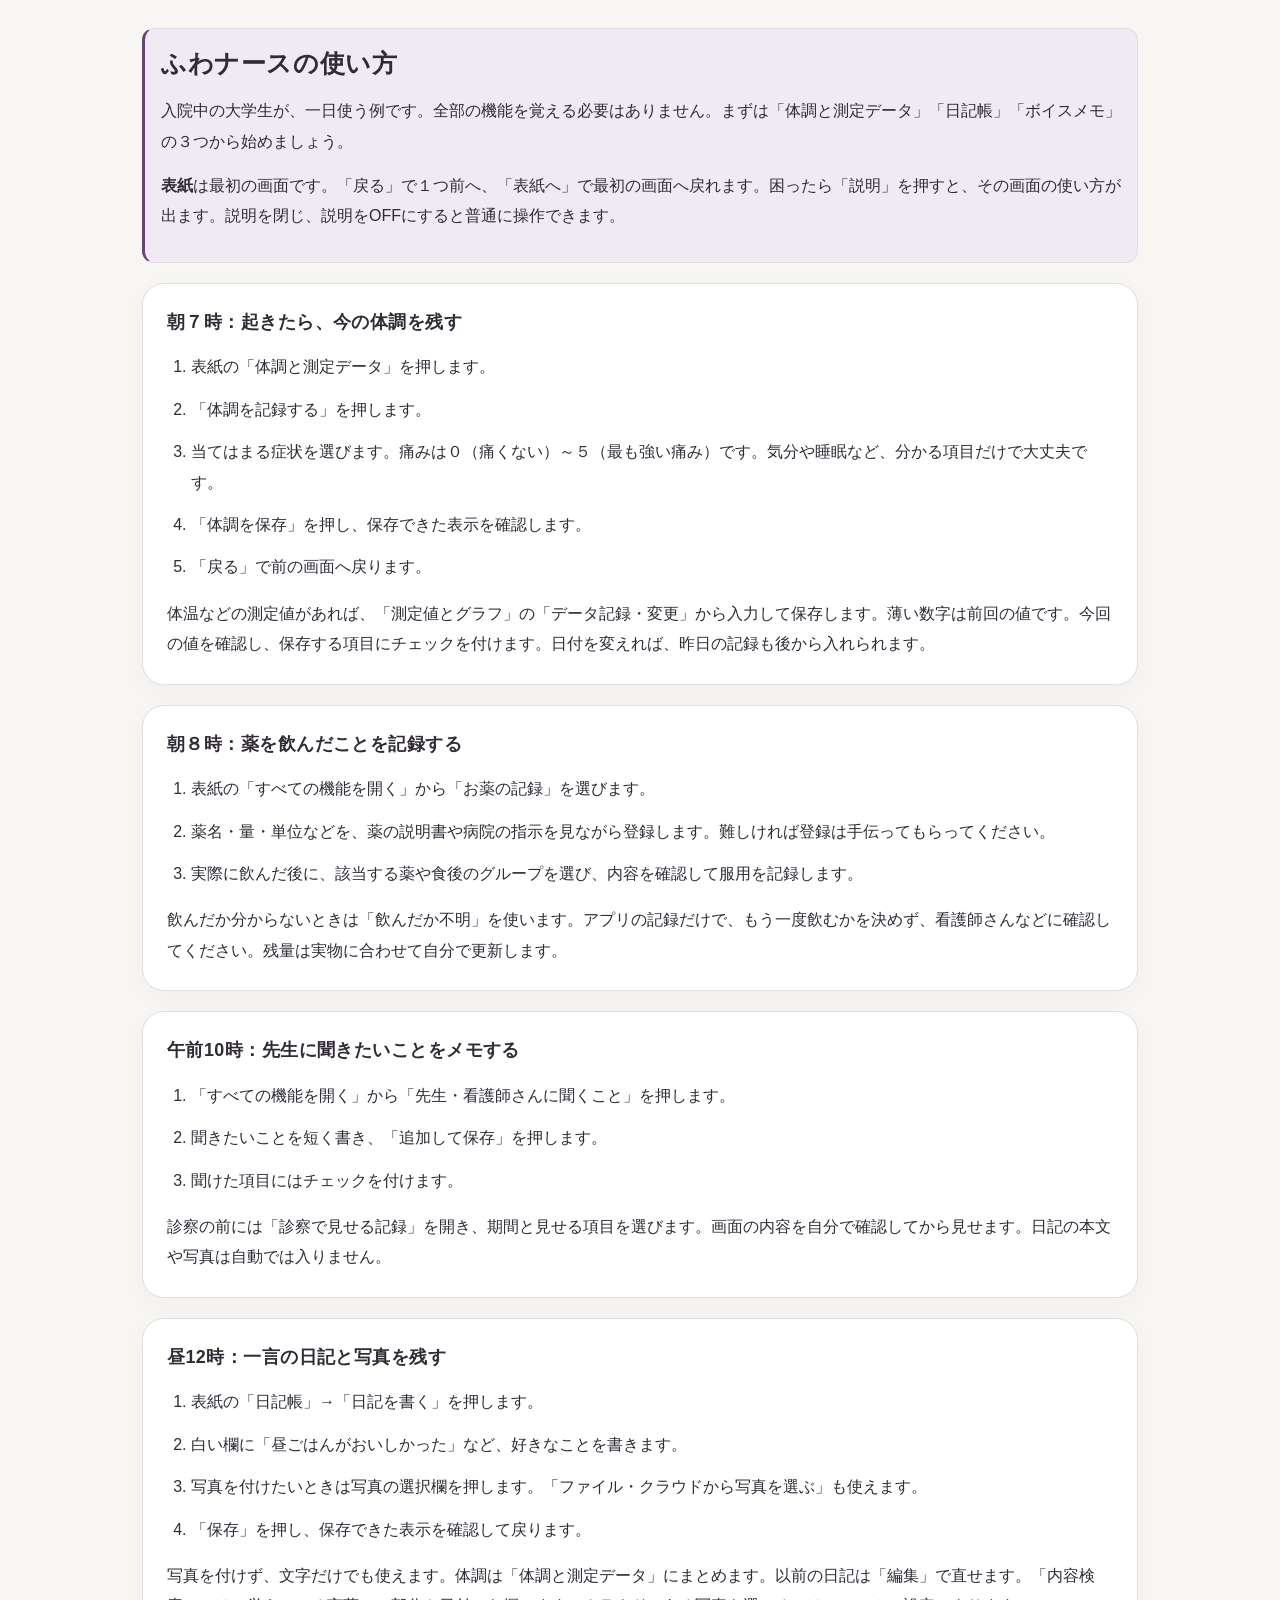
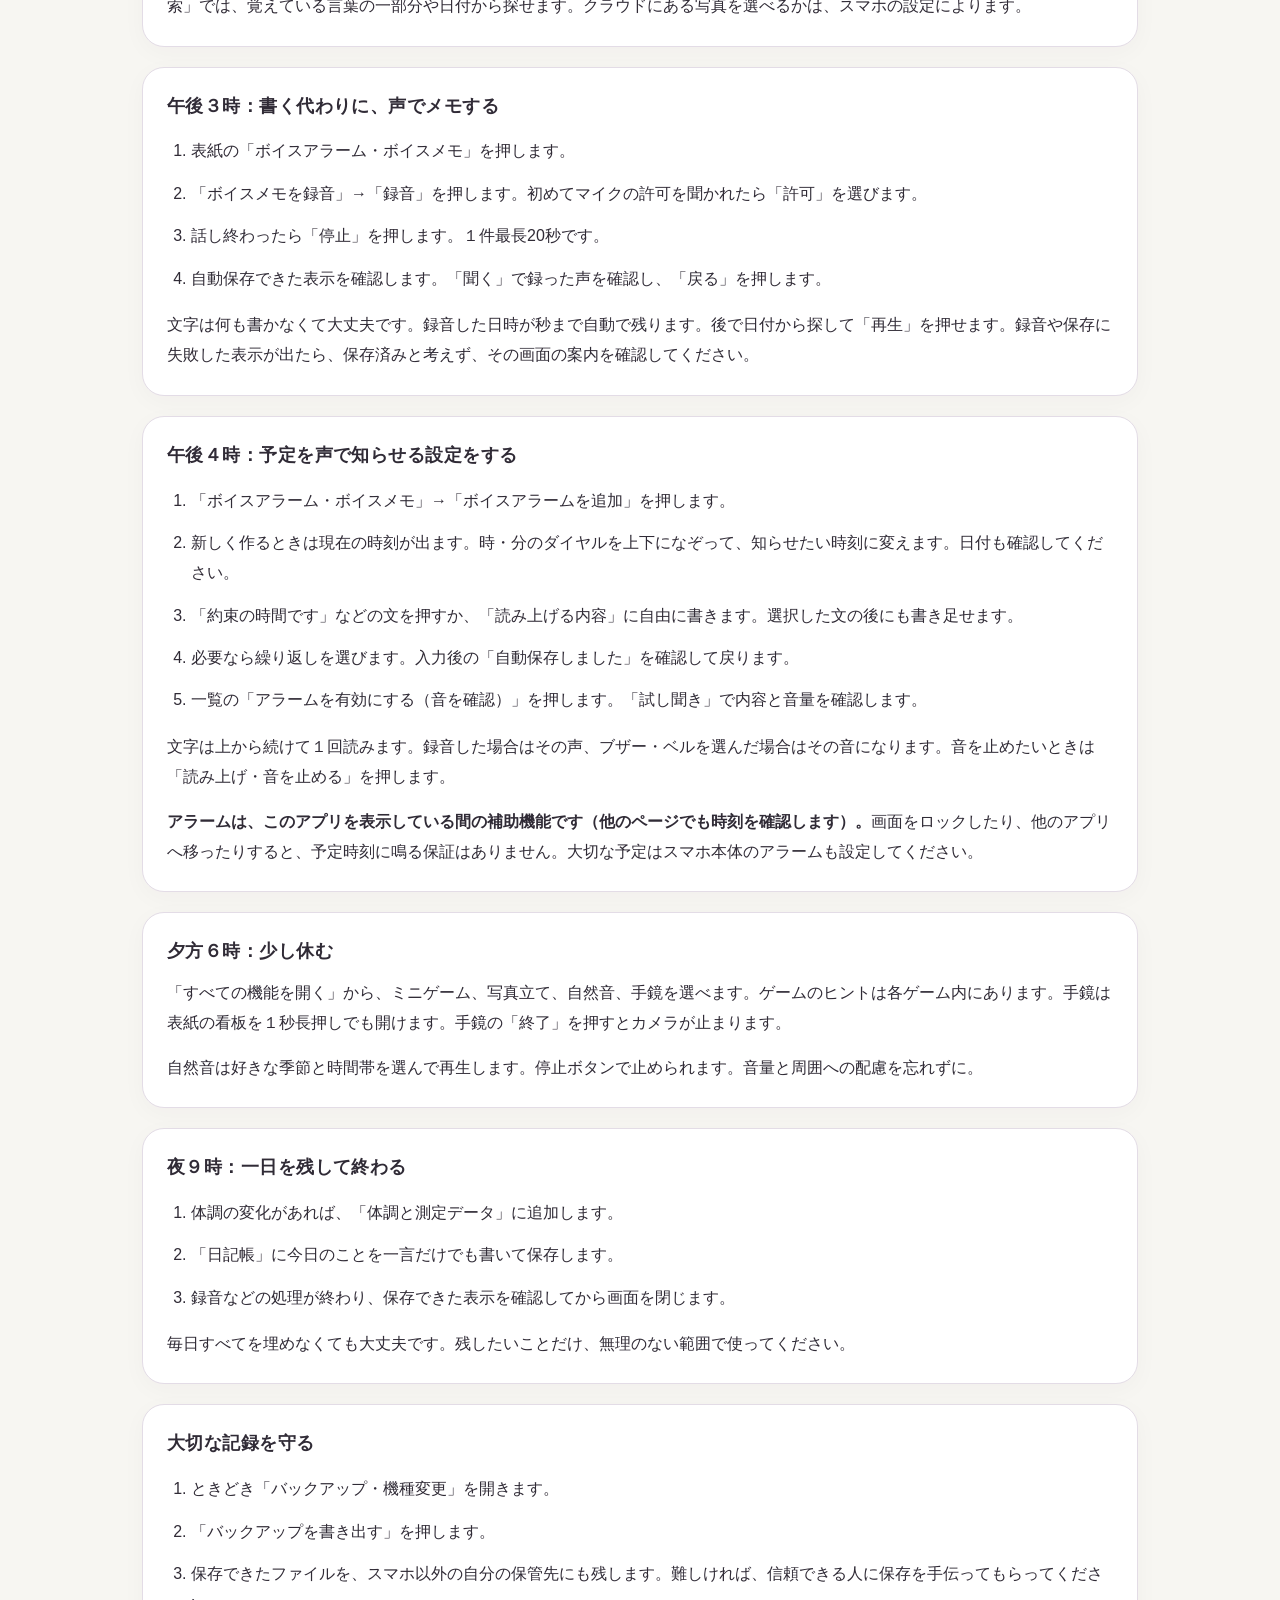
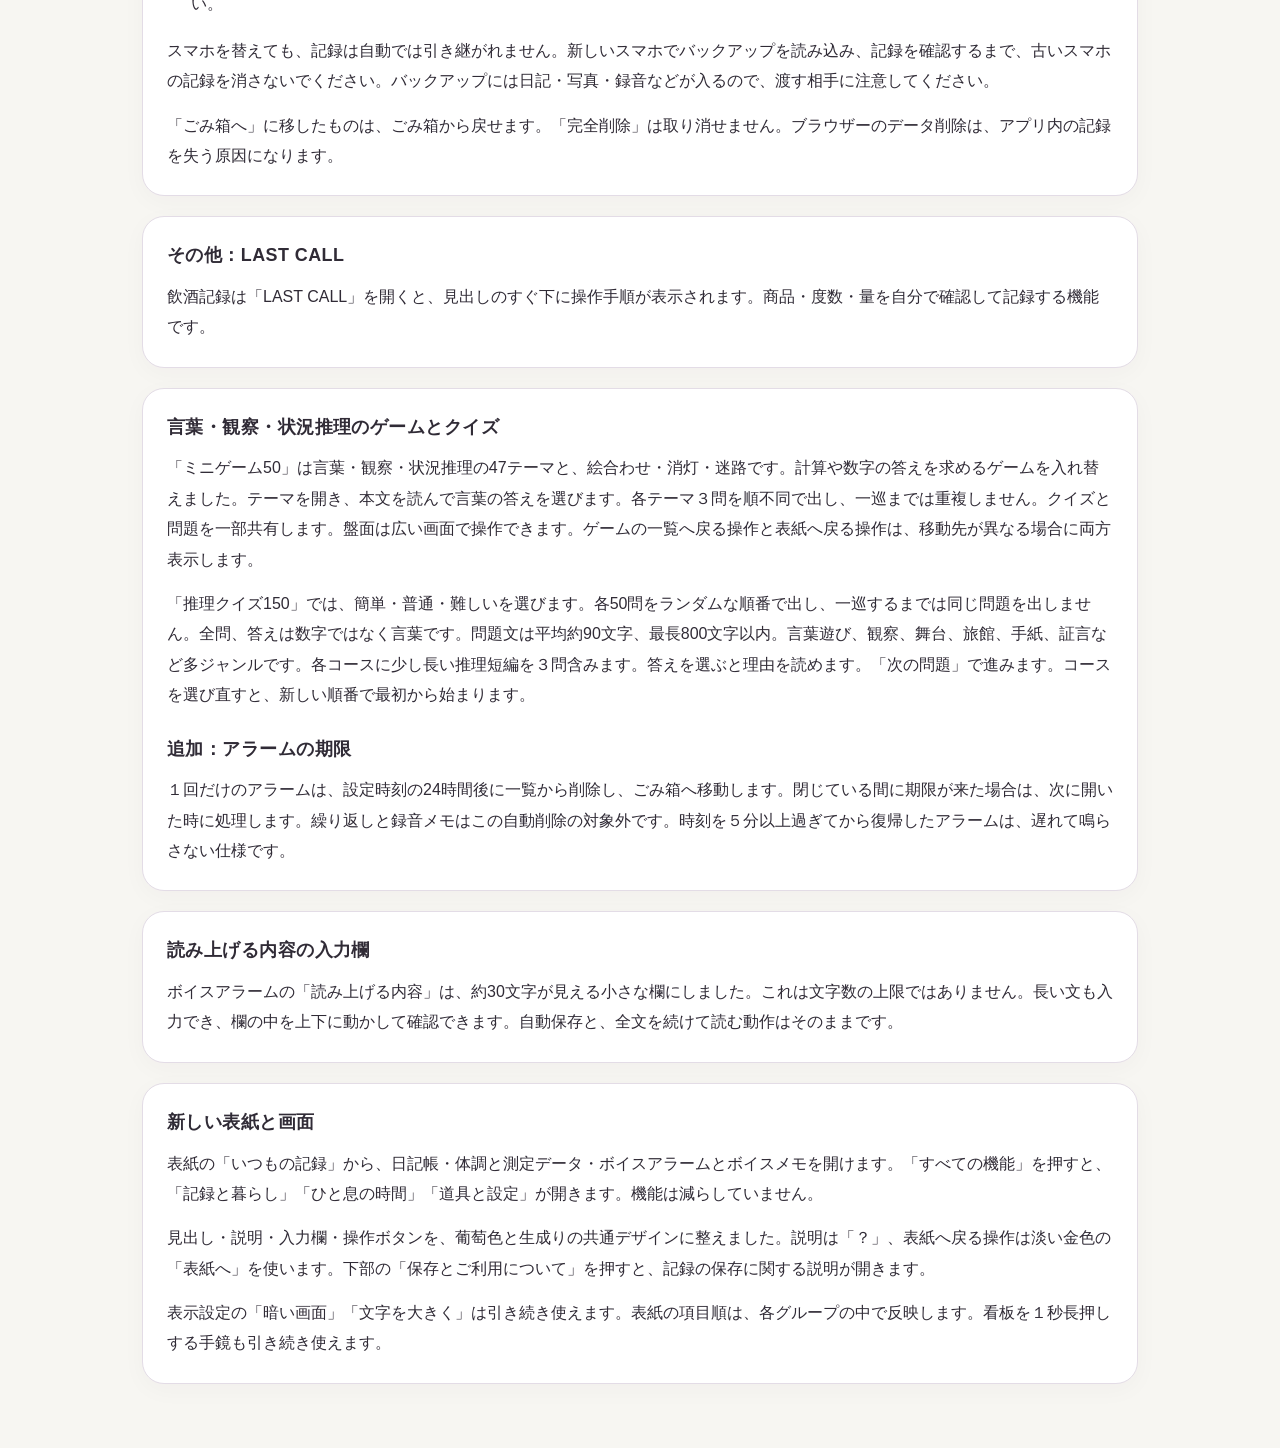
==== FUWA_GUIDE.html @ b1bd047e "Add files via upload" ====
<!doctype html><html lang="ja"><meta charset="utf-8"><meta name="viewport" content="width=device-width,initial-scale=1"><title>ふわナースの使い方 ver1.14</title><link rel="stylesheet" href="app-v1.14.css"><main class="guide110"><section class="guide-intro110"><h1>ふわナースの使い方</h1><p>入院中の大学生が、一日使う例です。全部の機能を覚える必要はありません。まずは「体調と測定データ」「日記帳」「ボイスメモ」の３つから始めましょう。</p><p><strong>表紙</strong>は最初の画面です。「戻る」で１つ前へ、「表紙へ」で最初の画面へ戻れます。困ったら「説明」を押すと、その画面の使い方が出ます。説明を閉じ、説明をOFFにすると普通に操作できます。</p></section>
<section class="card"><h2>朝７時：起きたら、今の体調を残す</h2><ol><li>表紙の「体調と測定データ」を押します。</li><li>「体調を記録する」を押します。</li><li>当てはまる症状を選びます。痛みは０（痛くない）～５（最も強い痛み）です。気分や睡眠など、分かる項目だけで大丈夫です。</li><li>「体調を保存」を押し、保存できた表示を確認します。</li><li>「戻る」で前の画面へ戻ります。</li></ol><p>体温などの測定値があれば、「測定値とグラフ」の「データ記録・変更」から入力して保存します。薄い数字は前回の値です。今回の値を確認し、保存する項目にチェックを付けます。日付を変えれば、昨日の記録も後から入れられます。</p></section>
<section class="card"><h2>朝８時：薬を飲んだことを記録する</h2><ol><li>表紙の「すべての機能を開く」から「お薬の記録」を選びます。</li><li>薬名・量・単位などを、薬の説明書や病院の指示を見ながら登録します。難しければ登録は手伝ってもらってください。</li><li>実際に飲んだ後に、該当する薬や食後のグループを選び、内容を確認して服用を記録します。</li></ol><p>飲んだか分からないときは「飲んだか不明」を使います。アプリの記録だけで、もう一度飲むかを決めず、看護師さんなどに確認してください。残量は実物に合わせて自分で更新します。</p></section>
<section class="card"><h2>午前10時：先生に聞きたいことをメモする</h2><ol><li>「すべての機能を開く」から「先生・看護師さんに聞くこと」を押します。</li><li>聞きたいことを短く書き、「追加して保存」を押します。</li><li>聞けた項目にはチェックを付けます。</li></ol><p>診察の前には「診察で見せる記録」を開き、期間と見せる項目を選びます。画面の内容を自分で確認してから見せます。日記の本文や写真は自動では入りません。</p></section>
<section class="card"><h2>昼12時：一言の日記と写真を残す</h2><ol><li>表紙の「日記帳」→「日記を書く」を押します。</li><li>白い欄に「昼ごはんがおいしかった」など、好きなことを書きます。</li><li>写真を付けたいときは写真の選択欄を押します。「ファイル・クラウドから写真を選ぶ」も使えます。</li><li>「保存」を押し、保存できた表示を確認して戻ります。</li></ol><p>写真を付けず、文字だけでも使えます。体調は「体調と測定データ」にまとめます。以前の日記は「編集」で直せます。「内容検索」では、覚えている言葉の一部分や日付から探せます。クラウドにある写真を選べるかは、スマホの設定によります。</p></section>
<section class="card"><h2>午後３時：書く代わりに、声でメモする</h2><ol><li>表紙の「ボイスアラーム・ボイスメモ」を押します。</li><li>「ボイスメモを録音」→「録音」を押します。初めてマイクの許可を聞かれたら「許可」を選びます。</li><li>話し終わったら「停止」を押します。１件最長20秒です。</li><li>自動保存できた表示を確認します。「聞く」で録った声を確認し、「戻る」を押します。</li></ol><p>文字は何も書かなくて大丈夫です。録音した日時が秒まで自動で残ります。後で日付から探して「再生」を押せます。録音や保存に失敗した表示が出たら、保存済みと考えず、その画面の案内を確認してください。</p></section>
<section class="card"><h2>午後４時：予定を声で知らせる設定をする</h2><ol><li>「ボイスアラーム・ボイスメモ」→「ボイスアラームを追加」を押します。</li><li>新しく作るときは現在の時刻が出ます。時・分のダイヤルを上下になぞって、知らせたい時刻に変えます。日付も確認してください。</li><li>「約束の時間です」などの文を押すか、「読み上げる内容」に自由に書きます。選択した文の後にも書き足せます。</li><li>必要なら繰り返しを選びます。入力後の「自動保存しました」を確認して戻ります。</li><li>一覧の「アラームを有効にする（音を確認）」を押します。「試し聞き」で内容と音量を確認します。</li></ol><p>文字は上から続けて１回読みます。録音した場合はその声、ブザー・ベルを選んだ場合はその音になります。音を止めたいときは「読み上げ・音を止める」を押します。</p><p><strong>アラームは、このアプリを表示している間の補助機能です（他のページでも時刻を確認します）。</strong>画面をロックしたり、他のアプリへ移ったりすると、予定時刻に鳴る保証はありません。大切な予定はスマホ本体のアラームも設定してください。</p></section>
<section class="card"><h2>夕方６時：少し休む</h2><p>「すべての機能を開く」から、ミニゲーム、写真立て、自然音、手鏡を選べます。ゲームのヒントは各ゲーム内にあります。手鏡は表紙の看板を１秒長押しでも開けます。手鏡の「終了」を押すとカメラが止まります。</p><p>自然音は好きな季節と時間帯を選んで再生します。停止ボタンで止められます。音量と周囲への配慮を忘れずに。</p></section>
<section class="card"><h2>夜９時：一日を残して終わる</h2><ol><li>体調の変化があれば、「体調と測定データ」に追加します。</li><li>「日記帳」に今日のことを一言だけでも書いて保存します。</li><li>録音などの処理が終わり、保存できた表示を確認してから画面を閉じます。</li></ol><p>毎日すべてを埋めなくても大丈夫です。残したいことだけ、無理のない範囲で使ってください。</p></section>
<section class="card"><h2>大切な記録を守る</h2><ol><li>ときどき「バックアップ・機種変更」を開きます。</li><li>「バックアップを書き出す」を押します。</li><li>保存できたファイルを、スマホ以外の自分の保管先にも残します。難しければ、信頼できる人に保存を手伝ってもらってください。</li></ol><p>スマホを替えても、記録は自動では引き継がれません。新しいスマホでバックアップを読み込み、記録を確認するまで、古いスマホの記録を消さないでください。バックアップには日記・写真・録音などが入るので、渡す相手に注意してください。</p><p>「ごみ箱へ」に移したものは、ごみ箱から戻せます。「完全削除」は取り消せません。ブラウザーのデータ削除は、アプリ内の記録を失う原因になります。</p></section>
<section class="card"><h2>その他：LAST CALL</h2><p>飲酒記録は「LAST CALL」を開くと、見出しのすぐ下に操作手順が表示されます。商品・度数・量を自分で確認して記録する機能です。</p></section>
<section class="card"><h2>言葉・観察・状況推理のゲームとクイズ</h2><p>「ミニゲーム50」は言葉・観察・状況推理の47テーマと、絵合わせ・消灯・迷路です。計算や数字の答えを求めるゲームを入れ替えました。テーマを開き、本文を読んで言葉の答えを選びます。各テーマ３問を順不同で出し、一巡までは重複しません。クイズと問題を一部共有します。盤面は広い画面で操作できます。ゲームの一覧へ戻る操作と表紙へ戻る操作は、移動先が異なる場合に両方表示します。</p><p>「推理クイズ150」では、簡単・普通・難しいを選びます。各50問をランダムな順番で出し、一巡するまでは同じ問題を出しません。全問、答えは数字ではなく言葉です。問題文は平均約90文字、最長800文字以内。言葉遊び、観察、舞台、旅館、手紙、証言など多ジャンルです。各コースに少し長い推理短編を３問含みます。答えを選ぶと理由を読めます。「次の問題」で進みます。コースを選び直すと、新しい順番で最初から始まります。</p><h2>追加：アラームの期限</h2><p>１回だけのアラームは、設定時刻の24時間後に一覧から削除し、ごみ箱へ移動します。閉じている間に期限が来た場合は、次に開いた時に処理します。繰り返しと録音メモはこの自動削除の対象外です。時刻を５分以上過ぎてから復帰したアラームは、遅れて鳴らさない仕様です。</p></section><section class="card"><h2>読み上げる内容の入力欄</h2><p>ボイスアラームの「読み上げる内容」は、約30文字が見える小さな欄にしました。これは文字数の上限ではありません。長い文も入力でき、欄の中を上下に動かして確認できます。自動保存と、全文を続けて読む動作はそのままです。</p></section><section class="card"><h2>新しい表紙と画面</h2><p>表紙の「いつもの記録」から、日記帳・体調と測定データ・ボイスアラームとボイスメモを開けます。「すべての機能」を押すと、「記録と暮らし」「ひと息の時間」「道具と設定」が開きます。機能は減らしていません。</p><p>見出し・説明・入力欄・操作ボタンを、葡萄色と生成りの共通デザインに整えました。説明は「？」、表紙へ戻る操作は淡い金色の「表紙へ」を使います。下部の「保存とご利用について」を押すと、記録の保存に関する説明が開きます。</p><p>表示設定の「暗い画面」「文字を大きく」は引き続き使えます。表紙の項目順は、各グループの中で反映します。看板を１秒長押しする手鏡も引き続き使えます。</p></section></main></html>
---- app-v1.14.css ----
:root{--bg:#fff8f3;--panel:#ffffffd9;--ink:#4c302e;--muted:#826b65;--accent:#b84d66;--line:#e5cbb7;--shadow:0 5px 18px #76413b12;--scale:1}*{box-sizing:border-box}body{margin:0;background:radial-gradient(ellipse at top,#f4d9df,transparent 65%),var(--bg);color:var(--ink);font:calc(16px * var(--scale))/1.65 system-ui,-apple-system,sans-serif}body.dark{--bg:#211b21;--panel:#332b34;--ink:#fff0e7;--muted:#cab6b3;--line:#65505b;--accent:#ef9eb1}button,input,select,textarea{font:inherit;color:inherit}button,a,select{touch-action:manipulation}button{cursor:pointer;background:var(--panel);border:1px solid var(--line);border-radius:16px;padding:12px 16px;min-height:48px}button:hover{border-color:var(--accent)}button:disabled{opacity:.45;cursor:default}button.primary{background:var(--accent);color:white;border-color:var(--accent)}button.danger{color:#b52c3e}input,select,textarea{width:100%;background:var(--bg);border:1px solid var(--line);border-radius:12px;padding:11px;margin:5px 0 12px}textarea{min-height:140px;resize:vertical}label{display:block}small,.muted{color:var(--muted)}h1,h2,h3,p{margin:0 0 12px}h1{font:700 1.65em/1.4 Georgia,serif}h2{font-size:1.2em;margin-top:20px}h3{font-size:1.05em}main{max-width:860px;margin:auto;padding:16px 16px 80px}header{position:sticky;top:0;z-index:20;background:var(--bg);border-bottom:1px solid var(--line);padding:9px 15px;display:flex;gap:8px;align-items:center;justify-content:space-between}header button{padding:7px 12px;min-height:42px}header .nostack>*{flex:0 0 auto}header select{width:105px;margin:0;padding:7px;max-width:125px}.row{display:flex;align-items:center;gap:10px;flex-wrap:wrap}.row>*{flex:1}.grid{display:grid;grid-template-columns:repeat(2,minmax(0,1fr));gap:12px}.card{background:var(--panel);border:1px solid var(--line);border-radius:22px;box-shadow:var(--shadow);padding:19px;margin-bottom:15px}.tile{display:flex;gap:12px;align-items:center;text-align:left;min-height:108px;box-shadow:var(--shadow);width:100%;padding:17px}.tile .icon{font-size:30px;flex:0 0 40px}.tile strong{display:block;font-size:1.08em}.tile small{display:block;font-size:.78em;margin-top:4px}.hero{background:linear-gradient(110deg,#ffefdf,var(--panel));border-color:#cda56e}.brand{text-align:center;padding:8px 0 15px}.brand img{width:100%;max-height:245px;object-fit:contain;border-radius:25px;user-select:none;-webkit-touch-callout:none}.chip{display:inline-block;padding:5px 12px;border-radius:20px;background:#b84d6614;font-size:.85em}.choice{display:flex;flex-wrap:wrap;gap:7px;margin-bottom:13px}.choice button{padding:9px 13px}.choice .selected{background:var(--accent);color:white}.photo-grid{display:grid;grid-template-columns:repeat(3,1fr);gap:9px}.photo-grid img{width:100%;height:120px;object-fit:cover;border-radius:12px}.avatar{width:92px;height:92px;border-radius:50%;object-fit:cover;background:#e8dada}.entry{border-bottom:1px solid var(--line);padding:16px 0}.entry:last-child{border:0}.entry .body{white-space:pre-wrap;overflow-wrap:anywhere}.entry img{cursor:zoom-in}.dial{display:flex;align-items:center;gap:8px;margin-bottom:13px}.dial select{margin:0;max-width:190px}.dial button{padding:8px 17px;font-size:1.3em}.dial .check{width:auto;margin:0}.tabs{display:flex;overflow:auto;gap:7px;margin-bottom:14px}.tabs button{white-space:nowrap}.slider{position:relative;background:linear-gradient(100deg,var(--panel),#bddde733);border:1px solid var(--line);border-radius:40px;height:82px;margin-bottom:12px;overflow:hidden;touch-action:pan-y}.slider .track{position:absolute;left:20px;right:25px;top:35px;height:12px;background:#a8cbee;border-radius:15px}.slider .handle{position:absolute;left:5px;top:5px;height:70px;width:70%;border-radius:35px;background:var(--panel);border:2px solid #abcce3;padding:9px 20px;z-index:2;line-height:1.35;user-select:none;-webkit-touch-callout:none;overflow:hidden}.slider .handle strong,.slider .handle small{display:block;overflow:hidden;text-overflow:ellipsis;white-space:nowrap}.slider .end{position:absolute;right:14px;top:19px;font-size:28px}.overlay{position:fixed;inset:0;z-index:80;background:var(--bg);padding:20px;overflow:auto;display:flex;flex-direction:column;align-items:stretch}.overlay .inner{max-width:760px;width:100%;margin:auto}.overlay video{position:absolute;inset:0;width:100%;height:100%;object-fit:contain;transform:scaleX(-1);background:#000}.overlay.frame{background:#090909;color:white;padding:0;touch-action:pan-y}.overlay.frame img{width:100%;height:100%;object-fit:contain;min-height:0;flex:1}.frame .controls{position:absolute;top:14px;left:14px;right:14px;z-index:2;display:flex;gap:10px}.frame .controls button{background:#222b;color:white;border-color:#aaa5}.mirror-note{position:absolute;bottom:20px;left:0;width:100%;text-align:center;color:white;text-shadow:0 1px 5px black;pointer-events:none}.toast{position:fixed;bottom:22px;left:50%;transform:translateX(-50%);z-index:150;background:#49332e;color:white;padding:12px 20px;border-radius:15px;max-width:92%;box-shadow:var(--shadow)}#helpBanner{background:#f3e1a7;color:#3a3025;padding:8px;text-align:center}dialog{border:1px solid var(--line);border-radius:22px;background:var(--bg);color:var(--ink);width:min(94vw,650px);max-height:92vh;padding:24px}dialog::backdrop{background:#24141a80}svg.chart{width:100%;height:auto;min-height:180px;overflow:visible}.legend{display:flex;gap:15px;font-size:.85em}.progress{position:fixed;top:0;left:0;height:4px;background:var(--accent);z-index:200;width:0}.game-board{font-size:1.1em;text-align:center;padding:18px;background:var(--bg);border-radius:18px;white-space:pre-wrap;overflow-wrap:anywhere}.answers{display:grid;gap:10px;margin-top:15px}.answers button{text-align:left}.success{color:#2b8065;font-weight:bold}.error{color:#b52c3e}.board{display:grid;gap:6px;max-width:360px;margin:15px auto}.board button{padding:6px;aspect-ratio:1;min-height:48px;font-size:1.2em}.calendar{display:grid;grid-template-columns:repeat(7,1fr);gap:5px}.calendar button{padding:4px;min-height:58px;border-radius:8px;font-size:.85em}.calendar img{width:100%;height:38px;object-fit:cover}.checkrow{display:flex;gap:10px;align-items:center}.checkrow input{width:auto;margin:0}.badge{font-size:.8em;border-radius:8px;padding:2px 7px;background:#ac627321}.notice{padding:12px;border-left:4px solid var(--accent);background:#b84d660b}.owner-field{padding:12px;border-bottom:1px solid var(--line);overflow-wrap:anywhere}.owner-field:last-child{border:0}a{color:var(--accent)}footer{text-align:center;margin-top:25px;font-size:.8em;color:var(--muted)}.help-page{font-size:1.12em}.help-page p{margin-bottom:20px}.help-page h1{margin:20px 0}.sr{position:absolute;clip:rect(0,0,0,0)}@media(max-width:520px){main{padding:12px 12px 70px}.tile{padding:12px;min-height:104px;gap:7px}.tile .icon{font-size:25px;flex-basis:28px}.tile strong{font-size:.94em}.grid{gap:9px}.card{padding:15px}.brand img{max-height:210px}h1{font-size:1.4em}.row.nostack>*{min-width:0}header{padding:7px}.slider .handle{width:72%}.photo-grid img{height:95px}}body.large{--scale:1.18}
.help-on{background:#326e60!important;color:white!important;border-color:#326e60!important}#helpBtn{font-size:.76em;white-space:nowrap}.modal-tools{position:sticky;top:-24px;background:var(--bg);z-index:8;display:flex;gap:8px;justify-content:space-between;padding:8px 0}.modal-tools button{font-size:.85em;padding:8px 12px}.modal-tools .help-on{box-shadow:0 0 0 2px #326e6030}#modalHelpNotice{position:relative}.dial-roll{flex:1;text-align:center;font-size:1.8em;font-weight:700;line-height:1.8;background:linear-gradient(var(--bg),var(--panel),var(--bg));border:1px solid var(--line);border-radius:12px;cursor:ns-resize;touch-action:none;user-select:none;min-width:90px}.dial-roll:focus{outline:3px solid var(--accent)}.dial-list{font-size:.82em;margin:0 0 16px}.dial-list summary{cursor:pointer}.dial-list select{max-width:260px}.month-scroll{overflow:auto;max-height:72vh;margin-top:14px;isolation:isolate;border:1px solid var(--line);border-radius:12px}.month-table{border-collapse:separate;border-spacing:0;font-size:.8em;width:max-content;min-width:100%}.month-table th,.month-table td{border-right:1px solid var(--line);border-bottom:1px solid var(--line);text-align:center;min-width:38px;height:39px}.month-table th:first-child{position:sticky;left:0;background:var(--bg);z-index:2;width:150px;min-width:150px;max-width:150px;text-align:left;padding:8px;font-size:.88em}.month-table thead th{position:sticky;top:0;background:var(--bg);z-index:3}.month-table thead th:first-child{z-index:4}.month-table td button{border:0;background:transparent;border-radius:0;width:100%;height:100%;padding:3px;min-height:38px;font-size:1em;white-space:nowrap}.month-table .good{background:#3a9d7d12;color:#267b65}.month-table .mild{background:#dfa8371b;color:#896215}.month-table .strong{background:#c258751f;color:#a13b59}.month-table .aux{background:#758fb414}.month-table .numeric{color:var(--ink)}.fit-month{overflow:auto}.fit-month .month-table{table-layout:fixed;width:100%;font-size:clamp(6px,.9vw,11px)}.fit-month .month-table th,.fit-month .month-table td{min-width:0}.fit-month .month-table th:first-child{width:65px;min-width:65px;font-size:8px}.fit-month .month-table td button{font-size:inherit;padding:0;overflow:hidden;text-overflow:clip}.fit-month .month-table td.numeric button{font-size:.8em}.official-link{display:block;border:1px solid var(--line);border-radius:14px;padding:13px;text-decoration:none;background:var(--panel)}.official-link:focus{outline:2px solid var(--accent)}header strong{white-space:nowrap;font-size:.9em}header .nostack{gap:5px}header select{width:86px!important}@media(max-width:380px){#helpBtn{font-size:.65em;padding:6px}header strong{font-size:.8em}header select{width:72px!important}header button{padding:6px 9px}}

/* Keep the existing palette and silhouettes; emphasize actionable outlines. */
button:not(:disabled),a.official-link,summary{border:2px solid #b99a8c}button:disabled{border:1px solid var(--line);opacity:.48;cursor:default}.month-table td button:not(:disabled){border:2px solid #b99a8c70;border-radius:5px}.tile:not(:disabled){border-width:2px}.dial-roll{border-width:2px}
#homeBtn,[data-action="goTop"]{background:#fff0a6!important;color:#58441a!important;border:2px solid #c4a652!important;box-shadow:0 2px 5px #92762a22;font-weight:750}#homeBtn:focus-visible,[data-action="goTop"]:focus-visible{outline:3px solid #806312;outline-offset:3px}
header{flex-wrap:wrap;gap:6px}header strong{flex:1;text-align:center}#backBtn{font-size:.83em;padding:7px 10px}header>.row{margin-left:auto}header #homeBtn{padding:7px 12px}.help-nav{position:sticky;top:0;display:flex;justify-content:space-between;gap:8px;background:var(--bg);padding:8px 0}.mirror-nav{position:absolute;top:15px;left:15px;right:15px;display:flex;justify-content:space-between;z-index:10}.modal-tools{flex-wrap:wrap}.transfer-simple{font-size:1.12em;line-height:2}details{margin:14px 0}summary{cursor:pointer;padding:10px 12px;border-radius:12px;background:var(--panel)}
.week-scroll{overflow:auto;max-height:70vh;border:1px solid var(--line);border-radius:12px}.week-table{border-collapse:separate;border-spacing:0;min-width:100%;width:max-content;font-size:.85em}.week-table th,.week-table td{padding:5px;border-bottom:1px solid var(--line);border-right:1px solid var(--line);text-align:center;min-width:60px}.week-table th:first-child{position:sticky;left:0;z-index:2;background:var(--bg);text-align:left;min-width:132px;max-width:170px;overflow-wrap:anywhere}.week-table thead th{position:sticky;top:0;z-index:3;background:var(--bg)}.week-table thead th:first-child{z-index:4}.week-table td button{width:100%;padding:5px;min-height:46px;font-size:1.3em}.dose-taken{background:#dbeee2}.dose-unsure{background:#fff0cb}.dose-skipped{background:#eee7e5}.week-table .dose-taken button,.week-table .dose-unsure button,.week-table .dose-skipped button{color:#423b32}
.season-canvas{height:clamp(230px,38vh,410px);position:relative;overflow:hidden;border-radius:22px;background:linear-gradient(130deg,var(--season0,#eef1ee),var(--season1,#dce2e5),var(--season2,#f7f5f0));isolation:isolate}.season-shape{position:absolute;width:110%;height:110%;border-radius:44% 56% 60% 40%;filter:blur(24px);opacity:.4;will-change:transform;animation:season-drift 38s ease-in-out infinite alternate;animation-play-state:paused;background:radial-gradient(ellipse,var(--season1,#dce2e5),transparent 66%)}.season-shape.one{left:-45%;top:-35%}.season-shape.two{left:35%;top:10%;animation-delay:-19s;animation-duration:47s;background:radial-gradient(ellipse,var(--season0,#eef1ee),transparent 70%)}.season-shape.three{left:-15%;top:45%;animation-delay:-9s;animation-duration:53s;background:radial-gradient(ellipse,var(--season2,#f7f5f0),transparent 70%)}.moving .season-shape{animation-play-state:running}.season-now{min-height:3em;text-align:center}.sound-grid{display:grid;grid-template-columns:repeat(3,minmax(0,1fr));gap:9px}.sound-choice{padding:10px 6px;font-size:.9em}.sound-choice strong,.sound-choice small{display:block}.sound-choice small{font-size:.8em}.sound-choice[aria-pressed="true"]{background:#e1ebdf;border-color:#597556}.sound-status{text-align:center;font-size:.8em;color:var(--muted)}@keyframes season-drift{from{transform:translate(-8%,-5%) rotate(-8deg) scale(1)}to{transform:translate(12%,9%) rotate(12deg) scale(1.18)}}@media(prefers-reduced-motion:reduce){.season-shape{animation:none!important}}@media(max-width:380px){header strong{display:none}.sound-grid{gap:6px}.sound-choice{font-size:.8em}}

.fit-week .week-table{width:100%;table-layout:fixed}.fit-week .week-table th,.fit-week .week-table td{min-width:0;padding:2px;font-size:.8em}.fit-week .week-table th:first-child{width:85px;min-width:85px;max-width:85px;font-size:.82em}.fit-week .week-table td button{padding:0;min-height:40px;font-size:1.2em;overflow-wrap:anywhere}.fit-week .week-table thead th{font-size:.65em;white-space:nowrap}.fit-week .week-table td{vertical-align:middle}


.site-notice{max-width:828px;margin:0 auto 32px;padding:20px;border:2px solid #555;border-radius:14px;background:#fff;color:#000;font-size:1rem;line-height:1.8;overflow-wrap:anywhere}.site-notice p:last-child{margin-bottom:0}@media(max-width:860px){.site-notice{margin:0 12px 24px}}
.creator-credit{text-align:center;margin:24px auto 0}.creator-credit img{display:block;width:160px;max-width:100%;height:auto;margin:auto;border-radius:8px}
.dial input{width:130px;text-align:center;font-size:28px;font-weight:700;margin:0}.dial button{min-width:64px;font-size:28px;touch-action:none}.clear-exit .controls{opacity:1!important;flex-wrap:wrap}.clear-exit .controls button:first-child{background:#fff9b5;color:#000;font-size:20px;border:3px solid #333;min-height:56px}.mirror-exit{position:absolute;top:15px;right:15px;z-index:4}.mirror-exit button{background:#fff9b5;color:#000;font-size:20px;border:3px solid #333}.season-canvas{filter:saturate(2.2) brightness(1.08);border:2px solid #77a49b}.season-shape{opacity:.85;filter:blur(9px);background:radial-gradient(ellipse,#f4ce52 10%,var(--season1) 50%,transparent 72%)}.season-shape.two{background:radial-gradient(ellipse,#64c4ab 10%,var(--season0) 55%,transparent 75%)}.season-shape.three{background:radial-gradient(ellipse,#ce95e0 10%,var(--season2) 55%,transparent 75%)}.meal-actions button{margin:5px;background:#e8f6d6;color:#172d16}.meal-drug{display:flex;gap:12px;align-items:center;flex-wrap:wrap;border:2px solid #acc6b5;border-radius:14px;padding:18px;margin:12px 0;font-size:20px}.meal-drug input,.checkrow input{width:26px;height:26px;flex-shrink:0}.colour-games{background:#fff8e2;color:#342947}.colour-games .board button,.colour-games .answers button{background:#e2f4ff;color:#2b2859;border-color:#7c9bd1}.colour-games .board button:nth-child(3n+1),.colour-games .answers button:nth-child(3n+1){background:#ffe1e9}.colour-games .board button:nth-child(3n+2),.colour-games .answers button:nth-child(3n+2){background:#def6ce}.colour-games .board button.primary{background:#ffd052}.game-assist button{background:#ffe88d;color:#302949}button[data-action^="game:"]:nth-child(4n+1){background:#ffe0e8}button[data-action^="game:"]:nth-child(4n+2){background:#e0f1ff}button[data-action^="game:"]:nth-child(4n+3){background:#e1f6d3}button[data-action^="game:"]:nth-child(4n){background:#fff0bc}
.season-shape{animation-duration:12s}.season-shape.two{animation-duration:15s}.season-shape.three{animation-duration:18s}@media(prefers-reduced-motion:reduce){.season-canvas.motion-enabled .season-shape{animation:season-drift 14s ease-in-out infinite alternate!important}.season-canvas.motion-enabled .season-shape.two{animation-delay:-7s!important}.season-canvas.motion-enabled .season-shape.three{animation-delay:-3s!important}}
.simple-home{display:grid;gap:12px;margin:20px 0}.simple-home .tile{font-size:1.2em;min-height:80px;background:#fff2cc;border:2px solid #c5a66e}.all-features{margin:20px 0}.all-features>summary{padding:18px;border:2px solid #aabb9c;border-radius:15px;background:#edf6e3;font-size:1.1em;font-weight:bold;cursor:pointer}.all-features .grid{margin-top:16px}.order-row{display:flex;align-items:center;gap:8px;margin:8px 0}.order-row span{flex:1}.order-row button{padding:8px;min-height:44px}.check-item{padding:15px;border-bottom:1px solid var(--line)}.check-item small{display:block}.check-item .checkrow{margin-bottom:10px}.previous-value{color:#777;background:#f7f7f7;font-weight:400}.cover-home105{position:fixed;right:12px;bottom:12px;z-index:75;background:#fff2a9;color:#111;border:3px solid #665b2b;font-weight:bold;box-shadow:0 3px 12px #0003}.save-confirmation{font-size:22px;font-weight:bold;background:#176441;color:white;min-width:240px;text-align:center}body:has(dialog[open])>.cover-home105{display:none}.modal-tools:has([data-action="cover105"]){position:sticky;top:-24px;z-index:10;background:var(--bg)}

body.on-home106 #homeBtn,body.on-home106>.cover-home105{display:none!important}.voice-panel106{background:#fff;border:3px solid #506678;border-radius:16px;padding:16px;color:#17232e}.voice-buttons106{display:grid;grid-template-columns:repeat(3,minmax(0,1fr));gap:8px}.voice-buttons106 button{border:3px solid currentColor;border-radius:10px;min-height:60px;font-weight:800;padding:10px 4px;font-size:1.1em}.voice-record106{background:#b02235!important;color:white!important}.voice-stop106{background:#263445!important;color:white!important}.voice-listen106{background:#1268ad!important;color:white!important}.voice-buttons106 button:disabled{opacity:.35}.record-clock106{font-size:1.65em;font-weight:800;margin:15px 0 4px}#recordMeter106{width:100%;height:22px;accent-color:#b02235}#recordStatus{margin-top:12px;border:2px solid #506678;background:#f0f5fa;padding:12px;border-radius:8px;min-height:70px;font-weight:700}#recordStatus.record-error106{border-color:#b02235;background:#fff0f1;color:#8b1022}#memoSave106{color:var(--ink);font-weight:700;border:2px solid #26805c;padding:12px;margin:15px 0}.memo-close106{width:100%;background:#fff0aa!important;border:3px solid #7c6528;color:#312400!important;font-weight:700}.memo-body106{white-space:pre-wrap}

.brand img{display:block;width:100%;max-width:760px;height:auto;margin:0 auto}.brand{padding:0;background:transparent}.preset-grid108{display:grid;grid-template-columns:repeat(2,minmax(0,1fr));gap:8px}.preset-grid108 button{font-size:1rem;white-space:normal}#entryBody{white-space:pre-wrap}label[hidden]{display:none!important}

.creator-credit{width:100%;max-width:none;margin:0;padding:0;text-align:center}.creator-credit img{display:block;width:100%!important;max-width:none!important;height:auto!important;margin:0}
.mirror-full109{position:fixed!important;inset:0!important;width:100vw!important;height:100dvh!important;padding:0!important;margin:0!important;background:#000;z-index:10000}.mirror-full109 video{display:block;width:100%!important;height:100%!important;max-width:none!important;max-height:none!important;object-fit:cover!important;transform:scaleX(-1)}.mirror-full109 .mirror-exit{position:absolute;top:max(12px,env(safe-area-inset-top));right:max(12px,env(safe-area-inset-right));z-index:2}
.lc-start109{display:grid;grid-template-columns:1fr 1fr;gap:12px}.lc-start109 button{font-size:1.2em;min-height:78px}.lc-total109{display:flex;gap:12px;flex-wrap:wrap}.lc-total109 span{flex:1;font-size:1.8em;font-weight:bold;padding:14px;background:#f4e8f8;color:#482c56;border-radius:16px}.lc-total109 small{display:block;font-size:.5em}.lc-confirm109{padding:14px;border:2px solid #8c659d;border-radius:12px;background:#faf1ff;color:#36223d}.lc-chip109{display:flex;flex-wrap:wrap;gap:7px;margin:8px 0 18px}.lc-chip109 button{padding:8px;min-height:42px}.lc-art109{width:min(210px,70vw);aspect-ratio:1;background-image:url('last-call-art-v1.09.png');background-size:300% 200%;background-repeat:no-repeat;margin:8px auto}.lc-chart109{width:100%;height:auto;display:block;background:#fff;color:#302137;border-radius:12px}.lc-cancelled109{opacity:.65}.table-wrap{overflow-x:auto}.lc-choose109 label{font-weight:bold}.lc-choose109 select{min-height:52px}#lcCount109{max-width:160px}.lc-start109 button:disabled{opacity:.45}

dialog.alarm-full110{position:fixed;inset:0;margin:0;width:100vw;max-width:none;height:100vh;height:100dvh;min-height:100dvh;max-height:100dvh;border:0;border-radius:0;padding:max(12px,env(safe-area-inset-top)) max(16px,env(safe-area-inset-right)) max(24px,env(safe-area-inset-bottom)) max(16px,env(safe-area-inset-left));background:var(--bg);overflow-y:auto;overscroll-behavior:contain}dialog.alarm-full110::backdrop{background:var(--bg)}.alarm-full110 .modal-tools{top:0;padding:8px 0;flex-wrap:wrap;background:var(--bg)}.clock-row110{display:flex;gap:12px;align-items:center;max-width:420px}.clock-row110 label{flex:1;min-width:0}.clock-row110 select{font-size:1.3em;min-height:58px;background:var(--bg);border:2px solid var(--accent)}.clock-row110>span{font-size:1.5em}.nav-back110{border:2px solid var(--line);border-radius:14px;min-height:48px;padding:10px 16px;font-weight:600}.lc-how110{background:var(--bg);border:2px solid var(--line);border-radius:18px;padding:18px;margin-bottom:18px}.lc-how110 li,.guide110 li{margin-bottom:12px}.guide110{line-height:1.9}.guide-intro110{padding:16px;border:2px solid var(--line);border-radius:18px;margin-bottom:20px}.guide110 ol,.lc-how110 ol{padding-left:1.5em}.alarm-clock110{padding:16px;border:2px solid var(--line);border-radius:16px;margin-bottom:20px}

.time-dial111{flex:1;min-width:100px;text-align:center}.time-dial111>button{width:100%;padding:5px;min-height:40px}.wheel111{display:flex;flex-direction:column;align-items:center;justify-content:center;min-height:156px;border:2px solid var(--accent);border-radius:15px;touch-action:none;user-select:none;background:var(--bg);cursor:ns-resize}.wheel111 strong{font-size:2.2rem;border-top:1px solid var(--line);border-bottom:1px solid var(--line);width:100%}.wheel-prev111,.wheel-next111{color:var(--muted);font-size:1.1rem;opacity:.6}.wheel111:focus{outline:3px solid var(--accent)}.alarm-status111{padding:16px;border:2px solid var(--line);border-radius:16px;margin-bottom:18px}dialog.game-full111{position:fixed;inset:0;margin:0;width:100vw;max-width:none;height:100vh;height:100dvh;min-height:100dvh;max-height:100dvh;border:0;border-radius:0;padding:max(12px,env(safe-area-inset-top)) max(14px,env(safe-area-inset-right)) max(24px,env(safe-area-inset-bottom)) max(14px,env(safe-area-inset-left));background:var(--bg);overflow-y:auto}dialog.game-full111::backdrop{background:var(--bg)}.game-full111 .modal-tools{top:0;background:var(--bg);flex-wrap:wrap}.game-full111 .board{width:min(90vw,70dvh,720px);max-width:none;margin:20px auto;gap:8px}.game-full111 .board button{font-size:clamp(1.2rem,5vw,2.8rem);min-height:54px}.game-full111 .game-board{font-size:clamp(1.1rem,3.5vw,1.8rem);line-height:1.8;text-align:left;padding:20px}.game-full111 .answers{grid-template-columns:repeat(2,minmax(0,1fr));gap:12px}.game-full111 .answers button{min-height:76px;font-size:1.15rem;overflow-wrap:anywhere}.game-rules111{border:2px solid var(--line);border-radius:15px;padding:12px;margin:14px 0}.game-rules111 h2{margin-top:0}.quiz-courses111{display:grid;gap:16px;grid-template-columns:repeat(auto-fit,minmax(160px,1fr))}.quiz-courses111 button{min-height:90px;font-size:1.2rem}#reasonResult111{margin-top:18px;padding:10px}#reasonResult111:empty{display:none}@media(max-width:400px){.game-full111 .answers{grid-template-columns:1fr}}
.game-full111 .board>div:not(.row){height:clamp(44px,10vw,100px)!important}.compact-note112{box-sizing:border-box;line-height:1.5;padding:.5em;overflow-y:auto;resize:vertical;font-size:1rem}.word-prompt112{white-space:pre-wrap;overflow-wrap:anywhere}.game-full111 .game-board{font-size:clamp(1.05rem,3.4vw,1.4rem);line-height:1.9;white-space:pre-wrap}.game-full111 .answers button{line-height:1.6;text-align:left}@media(max-width:600px){.game-full111 .answers{grid-template-columns:1fr}}

/* ふわナース — 葡萄色と生成りの共通デザイン */
:root{
 --bg:#f7f6f2;--panel:#fff;--ink:#302b36;--muted:#716778;
 --accent:#684576;--accent-strong:#51335d;--accent-soft:#f0eaf3;
 --line:#e3dce6;--line-strong:#c8bacf;--sage:#526c5c;--sage-soft:#edf3ee;
 --shadow:0 6px 24px #38263e08;--radius:22px;--content-width:1040px;
 --scale:1;color-scheme:light;
}
body{background:var(--bg);color:var(--ink);font-family:-apple-system,BlinkMacSystemFont,"Hiragino Kaku Gothic ProN","Yu Gothic UI",Meiryo,sans-serif;font-size:calc(16px * var(--scale));line-height:1.8;-webkit-font-smoothing:antialiased;overflow-wrap:anywhere}
body.dark{--bg:#211e25;--panel:#2b2630;--ink:#f4edf7;--muted:#c3b7ca;--accent:#d1acdf;--accent-strong:#edcef7;--accent-soft:#3a2e42;--line:#514458;--line-strong:#796483;--sage:#bdd4c3;--sage-soft:#2a3930;--shadow:0 8px 24px #0002;color-scheme:dark}
[hidden]{display:none!important}
h1,h2,h3{font-family:inherit;color:var(--ink);font-weight:750;letter-spacing:.025em;overflow-wrap:anywhere}
h1{font-size:1.55em;line-height:1.5;margin:0 0 14px}
h2{font-size:1.12em;line-height:1.6;margin:24px 0 12px}
h3{font-size:1em;line-height:1.6;margin:0 0 12px}
p{margin:0 0 14px}small{line-height:1.7}strong{font-weight:700}
main{width:100%;max-width:var(--content-width);padding:28px 22px 44px}
main>*,.row>*,.grid>*{min-width:0}
body>header{min-height:78px;padding:12px max(20px,calc((100vw - var(--content-width))/2 + 22px));background:var(--panel);border-bottom:1px solid var(--line);gap:12px;box-shadow:0 2px 14px #39263e04;align-items:center;flex-wrap:wrap}
body>header .app-wordmark113{display:flex!important;flex:1;flex-direction:column;align-items:flex-start;text-align:left;white-space:nowrap;min-width:100px;line-height:1.3;color:var(--accent-strong);font-size:1.15rem;letter-spacing:.06em;padding-left:12px;border-left:3px solid var(--accent)}
.app-wordmark113 .wordmark-light113{font-weight:500;letter-spacing:.02em}
.app-wordmark113 small{font-size:.58rem;font-weight:600;letter-spacing:.13em;line-height:1.7;color:var(--muted)}
body>header .row{flex-wrap:nowrap;gap:7px}body>header select{width:86px!important;min-height:42px;padding:8px;font-size:.8rem;border-radius:10px;background:var(--bg)}
button:not(:disabled),a.official-link,summary{border:1px solid var(--line-strong)}
button{background:var(--panel);border-radius:12px;min-height:48px;padding:12px 17px;font-weight:600;line-height:1.6;box-shadow:none;transition:background-color .15s,border-color .15s,box-shadow .15s}
button:hover:not(:disabled){background:var(--accent-soft);border-color:var(--accent)}
button:active:not(:disabled){box-shadow:inset 0 1px 4px #35203e14}
button:focus-visible,a:focus-visible,summary:focus-visible,input:focus-visible,select:focus-visible,textarea:focus-visible{outline:3px solid var(--accent);outline-offset:3px}
button:disabled{opacity:.45;border:1px solid var(--line);cursor:default}
button.primary,button.selected,.choice .selected{background:var(--accent)!important;color:var(--panel)!important;border-color:var(--accent)!important}
body.dark button.primary,body.dark button.selected,body.dark .choice .selected{color:#281c30!important}
button.primary:hover:not(:disabled){background:var(--accent-strong)!important}
button.danger{color:#9c354d;border-color:#ddb8c2;background:var(--panel)}
body.dark button.danger{color:#ffb5c8;border-color:#885469}
#homeBtn,[data-action="goTop"],[data-action="cover105"],.memo-close106{background:#faf1dd!important;color:#624b22!important;border:1px solid #d4c096!important;box-shadow:none!important;font-weight:700}
body.dark #homeBtn,body.dark [data-action="goTop"],body.dark [data-action="cover105"],body.dark .memo-close106{background:#473b27!important;color:#f6e0ad!important;border-color:#8b7954!important}
header button,#backBtn{min-height:42px;border-radius:10px;font-size:.78rem;padding:8px 11px}
#helpBtn{width:42px;min-width:42px;font-size:1rem;font-weight:750;padding:6px}
.help-on{background:var(--sage)!important;color:var(--panel)!important;border-color:var(--sage)!important}
#helpBanner{background:var(--sage-soft);color:var(--ink);border-bottom:1px solid var(--line);padding:12px 20px;font-size:.85rem}
input,select,textarea{border:1px solid var(--line-strong);border-radius:11px;background:var(--bg);padding:12px;color:var(--ink);margin:7px 0 18px;line-height:1.6;max-width:100%}
label{font-size:.94em;font-weight:600}input[type="checkbox"],input[type="radio"]{accent-color:var(--accent)}
textarea{font-weight:400}.compact-note112{font-size:1rem;line-height:1.5;padding:.5em;resize:vertical}
.checkrow{gap:12px;font-weight:500}.checkrow input{width:22px;height:22px;flex:none;margin:0}
.row{gap:12px}.grid{gap:14px}
.card,.page-surface113,.page-lead113,.all-features113,.all-features-open113,.home-daily113{background:var(--panel);border:1px solid var(--line);border-radius:var(--radius);box-shadow:var(--shadow);padding:24px;margin:0 0 20px}
.card>:last-child,.page-surface113>:last-child,.hero-caption113>:last-child{margin-bottom:0}
.card>h2:first-child{margin-top:0}
.page-lead113{padding:26px 28px;border-top:3px solid var(--accent)}
.page-lead113 h1{margin-bottom:12px}.page-lead113>p:not(.page-kicker113){font-size:.94em;color:var(--muted)}
.page-lead113>.row{margin-top:18px}
.page-kicker113{color:var(--accent)!important;font-size:.7rem!important;letter-spacing:.14em;font-weight:750;margin:0 0 8px!important}
.page-surface113>h2:first-child{margin-top:0}
.page-surface113>.grid{margin-top:14px}
.chip,.badge{background:var(--accent-soft);color:var(--accent-strong);border:1px solid var(--line);border-radius:8px;padding:5px 10px;font-weight:600}
.notice,.lc-how110,.guide-intro110{background:var(--accent-soft);border:1px solid var(--line);border-left:3px solid var(--accent);border-radius:12px;padding:16px;color:var(--ink)}
.entry{border-color:var(--line);padding:20px 0}.entry .body{margin-top:12px}
.entry>.row>strong{font-size:1.02em}.entry small{font-size:.78em}.entry>.row:last-child button{min-height:42px;padding:9px 14px;font-size:.86em}
.tabs{padding-bottom:5px;gap:8px}.tabs button{border-radius:10px;min-height:44px;font-size:.9em}
.tabs button.primary{box-shadow:none}
details{margin:16px 0}summary{background:var(--panel);padding:15px 18px;border-radius:13px;font-weight:650}
.home-shell113{display:flex;flex-direction:column;gap:22px}
.home-shell113>section,.home-shell113>details{margin:0}
.home-hero113{background:var(--panel);border:1px solid var(--line);border-radius:26px;overflow:hidden;box-shadow:var(--shadow)}
.hero-top113{display:flex;justify-content:space-between;align-items:center;padding:20px 25px 0;gap:16px}
.personal113{font-size:.65rem;letter-spacing:.22em;font-weight:750;color:var(--accent)}
.hero-top113 time{font-size:.77rem;font-weight:500;color:var(--muted)}
.brand.cover-stage113{margin:12px 20px 0;padding:18px 12px 10px;border-radius:20px;background:linear-gradient(135deg,var(--accent-soft),var(--bg));text-align:center;overflow:hidden}
.brand.cover-stage113 img{display:block;width:100%;max-width:640px!important;max-height:none!important;height:auto;margin:0 auto;border-radius:0;filter:drop-shadow(0 7px 9px #39243e12)}
.cover-stage113 small{display:block;margin-top:10px;color:var(--muted);font-size:.68rem;letter-spacing:.02em}
.hero-caption113{padding:24px 26px 26px}
.hero-caption113 h1{font-size:clamp(1.2rem,3.6vw,1.65rem);letter-spacing:.04em;margin:0 0 8px}
.hero-caption113 p{font-size:.82rem;color:var(--muted);letter-spacing:.025em}
.section-head113{display:flex;justify-content:space-between;gap:14px;align-items:baseline;margin:0 0 18px}
.section-head113 h2{font-size:1.02em;letter-spacing:.06em;margin:0}
.section-head113>span{font-size:.72rem;color:var(--muted)}
.daily-grid113{display:grid;grid-template-columns:repeat(3,minmax(0,1fr));gap:12px}
.feature113{width:100%;display:flex;align-items:center;gap:13px;text-align:left;border:1px solid var(--line)!important;background:var(--panel);padding:16px 15px;min-height:90px;border-radius:14px}
.feature113:hover:not(:disabled){border-color:var(--accent)!important;background:var(--accent-soft)}
.feature-icon113{display:grid;place-items:center;width:42px;height:42px;border-radius:12px;flex:0 0 42px;background:var(--accent-soft);color:var(--accent)}
.feature-icon113 svg,.all-features113 summary svg{width:24px;height:24px;fill:none;stroke:currentColor;stroke-width:1.65;stroke-linecap:round;stroke-linejoin:round}
.feature-copy113{display:flex;flex-direction:column;gap:5px;min-width:0;flex:1}
.feature-copy113 strong{font-size:.92em;line-height:1.55;letter-spacing:.015em;font-weight:700}
.feature-copy113 small{font-size:.7rem;color:var(--muted);line-height:1.65;font-weight:400}
.feature-arrow113{font-size:1.5rem;line-height:1;color:var(--muted);font-weight:400;flex:0 0 8px}
.feature-primary113{min-height:150px;align-items:flex-start;flex-wrap:wrap;background:var(--bg);position:relative;padding:18px}
.feature-primary113 .feature-icon113{width:42px;flex-basis:42px}
.feature-primary113 .feature-copy113{flex-basis:100%;padding-right:6px}
.feature-primary113 .feature-arrow113{position:absolute;right:17px;top:29px}
.feature-primary113 .feature-copy113 strong{font-size:1em}
.all-features113{padding:0!important;overflow:hidden}
.all-features113>summary{display:flex;align-items:center;justify-content:space-between;flex-wrap:wrap;gap:8px;border:0;border-radius:0;padding:21px 24px;list-style:none;background:var(--panel)}
.all-features113>summary::-webkit-details-marker{display:none}
.all-features113>summary>span{display:flex;align-items:center;gap:12px;color:var(--ink);font-size:1rem}
.all-features113>summary svg{color:var(--accent);width:22px;height:22px}
.all-features113>summary:after{content:'＋';font-size:1.1rem;color:var(--accent)}
.all-features113[open]>summary:after{content:'−'}
.all-features113>summary>small{font-size:.7rem;font-weight:400;color:var(--muted);margin-left:auto}
.all-features113[open]>summary{border-bottom:1px solid var(--line)}
.all-features-body113{padding:22px 24px 24px}.all-features-open113{padding:24px}
.feature-group113{margin:0 0 26px}.feature-group113:last-child{margin-bottom:0}
.feature-group113 h3{font-size:.8rem;color:var(--muted);letter-spacing:.08em;margin-bottom:12px}
.feature-grid113{display:grid;grid-template-columns:repeat(2,minmax(0,1fr));gap:10px}
.home-shell113>.card[data-help="owner"]{margin-top:0!important}
.owner-field{padding:15px 0;border-color:var(--line);font-size:.92em}
.owner-field strong{display:inline-block;margin-right:6px}
.site-notice{max-width:calc(var(--content-width) - 44px);margin:0 auto 24px;padding:0;background:var(--panel);color:var(--ink);border:1px solid var(--line);border-radius:18px;font-size:.82rem;box-shadow:none;overflow:hidden;text-align:left}
.site-notice details{margin:0}.site-notice summary{border:0;border-radius:0;background:var(--panel);font-size:.85rem;padding:18px 22px}
.site-notice details p{margin:0;padding:0 22px 16px;color:var(--muted)}
.site-notice #appVersion{border-top:1px solid var(--line);padding:11px 22px;margin:0!important;font-size:.7rem;letter-spacing:.07em;color:var(--muted)}
.creator-credit{max-width:var(--content-width);padding:0 22px 32px;margin:0 auto}
.creator-credit img{border-radius:20px;max-height:360px;object-fit:contain;background:#f5f0df}
.photo-grid{gap:12px}.photo-grid img{border:1px solid var(--line);border-radius:12px}
.official-link{border-radius:13px;padding:16px;background:var(--panel);border-color:var(--line)}
.order-row,.check-item{padding:12px 0;border-bottom:1px solid var(--line)}
.order-row button{min-height:42px;font-size:.82em}
.meal-drug{border:1px solid var(--line);border-radius:14px;padding:18px;font-size:1em;background:var(--panel)}
.meal-actions button{background:var(--sage-soft);color:var(--ink);border-color:var(--line-strong);border-radius:10px}
.slider{background:var(--accent-soft);border:1px solid var(--line-strong);border-radius:16px}
.slider .track{background:var(--line-strong)}.slider .handle{border:1px solid var(--line-strong);border-radius:12px;background:var(--panel)}
.slider .end{color:var(--accent)}
dialog{width:min(94vw,740px);border:1px solid var(--line);border-radius:24px;background:var(--panel);padding:24px;color:var(--ink);box-shadow:0 20px 80px #20162525;overscroll-behavior:contain}
dialog::backdrop{background:#21192780;backdrop-filter:blur(3px)}
dialog>.modal-tools{background:var(--panel)!important;top:-24px;border-bottom:1px solid var(--line);padding:12px 0 16px;margin-bottom:22px;gap:8px}
.modal-tools button{font-size:.78rem;border-radius:10px;min-height:42px}
dialog>h1{border-left:3px solid var(--accent);padding-left:14px;margin:0 0 18px}
dialog>p:not(.game-board){font-size:.92em}
dialog.alarm-full110,dialog.game-full111{background:var(--bg);padding:18px max(20px,calc((100vw - var(--content-width))/2 + 22px)) max(32px,env(safe-area-inset-bottom));padding-top:max(18px,env(safe-area-inset-top));overflow-x:hidden}
dialog.alarm-full110::backdrop,dialog.game-full111::backdrop{background:var(--bg)}
dialog.alarm-full110>.modal-tools,dialog.game-full111>.modal-tools{top:0;background:var(--bg)!important}
.alarm-clock110,.alarm-status111,.alarm-presets108,.voice-panel106,.game-rules111,.lc-how110{background:var(--panel);color:var(--ink);border:1px solid var(--line);border-radius:18px;padding:20px;margin:0 0 20px}
.alarm-presets108>p:first-child{color:var(--muted);font-size:.85em}
.preset-grid108{gap:10px;margin-bottom:15px}.preset-grid108 button{font-size:.9em;background:var(--bg);min-height:52px;border-radius:11px}
.clock-row110{max-width:400px;gap:16px}.wheel111{background:var(--bg);border:1px solid var(--line-strong);border-radius:14px}
.wheel111 strong{border-color:var(--line);background:var(--panel);font-variant-numeric:tabular-nums;color:var(--accent-strong)}
.time-dial111>button{border-color:transparent;background:transparent;color:var(--accent);min-height:44px;font-size:1.05rem}
.voice-panel106 h2{font-size:1rem;margin-top:0}
.voice-buttons106{gap:10px}.voice-buttons106 button{border:1px solid transparent;border-radius:12px;min-height:56px;font-size:.95em;font-weight:700}
.voice-record106{background:#994158!important;color:#fff!important}.voice-stop106{background:#554b5d!important;color:#fff!important}.voice-listen106{background:#526c5c!important;color:#fff!important}
#recordMeter106{height:12px;accent-color:var(--accent)}
#recordStatus{border:1px solid var(--line);border-radius:12px;background:var(--bg);color:var(--ink);font-size:.9em;min-height:0;padding:14px;font-weight:500}
#recordStatus.record-error106{background:#fff0f3;color:#8c2943;border-color:#ddadb9}
#memoSave106{border:1px solid var(--line);border-left:3px solid var(--sage);border-radius:12px;background:var(--sage-soft);padding:14px 16px;color:var(--ink);font-size:.9em}
.record-clock106{font-size:1.4em;color:var(--accent-strong)}
.lc-start109{gap:14px}.lc-start109 button{border-radius:15px;min-height:76px;font-size:1.05em}
.lc-total109 span{background:var(--accent-soft);color:var(--accent-strong);border:1px solid var(--line);border-radius:14px;font-variant-numeric:tabular-nums;font-size:1.6em}
.lc-confirm109{background:var(--sage-soft);color:var(--ink);border:1px solid var(--line);border-radius:14px;padding:18px}
.lc-chip109 button{border-radius:9px;font-size:.82em;background:var(--bg)}
.lc-how110 h2{margin-top:0}.lc-how110 li{font-size:.92em}
.lc-chart109{background:var(--panel);color:var(--ink);border:1px solid var(--line);border-radius:14px}
.lc-chart109 text{fill:var(--ink)}
.lc-art109{border-radius:18px;background-color:#f5f0e9}
.colour-games{background:var(--bg);color:var(--ink)}
button[data-action^="game:"],.colour-games .answers button,.colour-games .board button{background:var(--panel)!important;color:var(--ink);border-color:var(--line-strong)}
.grid>button.tile{display:flex;flex-direction:column;align-items:flex-start;justify-content:center;gap:9px;border:1px solid var(--line);border-radius:15px;min-height:108px;background:var(--panel);padding:19px;box-shadow:var(--shadow)}
.grid>button.tile small{font-size:.65rem;letter-spacing:.09em;color:var(--accent);background:var(--accent-soft);border-radius:6px;padding:2px 7px}
.grid>button.tile strong{font-size:1em;line-height:1.65}
.grid>button.tile:hover:not(:disabled){background:var(--accent-soft)!important;border-color:var(--accent)}
.game-full111 .game-board{background:var(--panel);border:1px solid var(--line);border-radius:20px;padding:24px;font-size:clamp(1.05rem,3.4vw,1.35rem);line-height:2;box-shadow:var(--shadow);margin-bottom:18px}
.game-full111 .answers{gap:12px;margin:20px 0}
.game-full111 .answers button{background:var(--panel)!important;color:var(--ink);border:1px solid var(--line-strong);border-radius:14px;padding:17px 20px;min-height:70px;line-height:1.75;font-size:1rem}
.game-full111 .answers button:hover:not(:disabled){background:var(--accent-soft)!important}
.game-full111 .board button{background:var(--panel)!important;color:var(--ink);border-radius:14px;border:1px solid var(--line-strong)}
.game-full111 .board button.primary{background:var(--accent)!important;color:var(--panel)!important}
.game-rules111{font-size:.9em}.game-rules111 h2{font-size:1em;margin-top:0}
.game-assist button{background:var(--accent-soft);color:var(--ink);border:1px solid var(--line-strong)}
#reasonResult111:not(:empty),#gameResult:not(:empty){background:var(--sage-soft);border:1px solid var(--line);border-radius:15px;padding:20px;line-height:1.85;margin-top:20px}
.quiz-courses111{gap:14px;margin:20px 0}.quiz-courses111 button{border-radius:16px;min-height:84px;font-size:1.05rem}
.month-scroll,.week-scroll{border-color:var(--line);border-radius:14px}
.month-table th,.week-table th{background:var(--panel)!important;color:var(--muted)}
.month-table td button:not(:disabled){border-color:var(--line)!important;border-radius:4px;background:transparent}
.week-table td button{border-radius:8px;background:transparent}
.month-table .good{background:var(--sage-soft);color:var(--sage)}
.month-table .mild{background:#fbf1d8;color:#735a24}.month-table .strong{background:#f6e4ed;color:#923e62}
.dose-taken{background:var(--sage-soft)}.dose-unsure{background:#fbf1d8}.dose-skipped{background:var(--accent-soft)}
.dial input{border-color:var(--line-strong);background:var(--panel);border-radius:12px}
.dial button{border-color:var(--line-strong);background:var(--accent-soft);color:var(--accent-strong);border-radius:10px}
.dial-roll{border:1px solid var(--line-strong);background:linear-gradient(var(--bg),var(--panel),var(--bg));border-radius:13px;color:var(--accent-strong)}
.season-canvas{filter:none;border:1px solid var(--line);border-radius:20px}
.sound-choice{border-radius:12px;background:var(--panel);padding:14px 8px}
.sound-choice[aria-pressed="true"]{background:var(--sage-soft);border:2px solid var(--sage);color:var(--ink)}
.sound-choice strong{font-size:.94em}.sound-choice small{color:var(--muted)}
.season-shape{opacity:.5;filter:blur(18px)}
.toast{background:var(--accent-strong);color:var(--panel);border-radius:13px;font-size:.9em;box-shadow:0 8px 30px #24162d26;padding:14px 20px}
.save-confirmation{background:#3e6651;color:#fff;font-size:1.05em}
.clear-exit .controls button:first-child,.mirror-exit button{background:#faf1dd;color:#624b22;border:1px solid #d4c096;border-radius:12px;font-size:1rem;min-height:48px;box-shadow:0 3px 14px #0003}
.help-page{font-size:1em}.help-page p{line-height:1.9}.guide110{font-size:1em}
@media(min-width:780px){.home-hero113{display:grid;grid-template-columns:1.15fr 1fr;align-items:center}.hero-top113{grid-column:1/-1}.cover-stage113{grid-column:1;grid-row:2}.hero-caption113{grid-column:2;grid-row:2;padding-left:12px}.home-hero113 .brand{margin-bottom:24px}.hero-caption113 h1{font-size:1.4rem;line-height:1.8}.hero-caption113 p{max-width:19em}.feature-grid113{grid-template-columns:repeat(2,minmax(0,1fr))}}
@media(max-width:650px){main{padding:18px 14px 30px}body>header{min-height:69px;padding:10px 14px;gap:8px}.app-wordmark113{font-size:1rem!important}body>header .row{gap:5px}header #homeBtn{padding:8px 9px}.home-shell113{gap:16px}.home-hero113{border-radius:22px}.hero-top113{padding:17px 19px 0}.brand.cover-stage113{margin:12px 12px 0;padding:15px 5px 10px;border-radius:16px}.hero-caption113{padding:20px}.hero-caption113 h1{font-size:1.22rem}.hero-caption113 p{font-size:.76rem}.home-daily113,.all-features-open113{padding:20px 16px}.daily-grid113{grid-template-columns:1fr;gap:10px}.feature-primary113{flex-wrap:nowrap;align-items:center;min-height:90px;padding:16px}.feature-primary113 .feature-copy113{flex-basis:auto}.feature-primary113 .feature-arrow113{position:static}.feature-primary113 .feature-copy113 strong{font-size:.95em}.feature-grid113{grid-template-columns:1fr}.feature-copy113 small{font-size:.72rem}.section-head113{gap:8px;margin-bottom:15px}.section-head113>span{font-size:.65rem}.all-features113>summary{padding:19px 17px}.all-features-body113{padding:20px 16px}.all-features113>summary>small{display:none}.page-lead113,.page-surface113,.card{padding:20px 18px;border-radius:18px;margin-bottom:16px}.page-lead113{padding-top:22px}.page-lead113 h1{font-size:1.35em}.site-notice{max-width:none;margin:0 14px 18px}.creator-credit{padding:0 14px 24px}.creator-credit img{border-radius:16px}.grid{gap:10px}.grid>button.tile{padding:16px;min-height:100px}.grid>button.tile strong{font-size:.9em}.row:not(.nostack)>button{min-width:100px}.modal-tools>button{flex:0 1 auto}dialog{padding:20px 16px;border-radius:20px}dialog>.modal-tools{top:-20px}.game-full111 .game-board{padding:20px 18px}.game-full111 .answers{grid-template-columns:1fr}.game-full111 .answers button{padding:16px;min-height:64px}dialog.alarm-full110,dialog.game-full111{padding-left:max(14px,env(safe-area-inset-left));padding-right:max(14px,env(safe-area-inset-right))}.alarm-clock110,.alarm-status111,.alarm-presets108,.voice-panel106,.game-rules111,.lc-how110{padding:18px 16px;border-radius:16px}.preset-grid108 button{font-size:.82em;padding:12px 8px}.voice-buttons106 button{font-size:.88em;padding:12px 5px}.tile .icon{font-size:1.2rem}.sound-grid{grid-template-columns:repeat(3,minmax(0,1fr))}}
@media(max-width:380px){body>header{gap:6px;padding-left:10px;padding-right:10px}body>header .app-wordmark113{font-size:.9rem!important;min-width:80px;padding-left:8px}body>header select{width:72px!important;font-size:.72rem}header #homeBtn,#backBtn{font-size:.69rem;padding:7px;min-height:42px}#helpBtn{width:36px;min-width:36px}.feature-icon113{width:38px;flex-basis:38px;height:38px}.hero-caption113 h1{font-size:1.1rem}.hero-top113 time{font-size:.69rem}.feature113{gap:11px}.section-head113>span{display:none}.clock-row110{gap:9px}.time-dial111{min-width:0}}
@media(prefers-reduced-motion:reduce){*,*::before,*::after{scroll-behavior:auto!important;transition:none!important}.season-shape,.season-canvas.motion-enabled .season-shape,.season-canvas.motion-enabled .season-shape.two,.season-canvas.motion-enabled .season-shape.three{animation:none!important}}

/* 説明ボタンの文字が言語欄へ重ならないよう幅を確保する。 */
body>header #helpBtn{width:auto;min-width:76px;max-width:none;font-size:.72rem;white-space:nowrap;padding:8px 10px;flex:0 0 auto}
.startup-error114 details p{font-family:inherit;overflow-wrap:anywhere;font-size:.9em}.startup-error114>p:last-child{margin-top:16px}
@media(max-width:380px){body>header #helpBtn{min-width:70px;font-size:.67rem;padding:8px}}
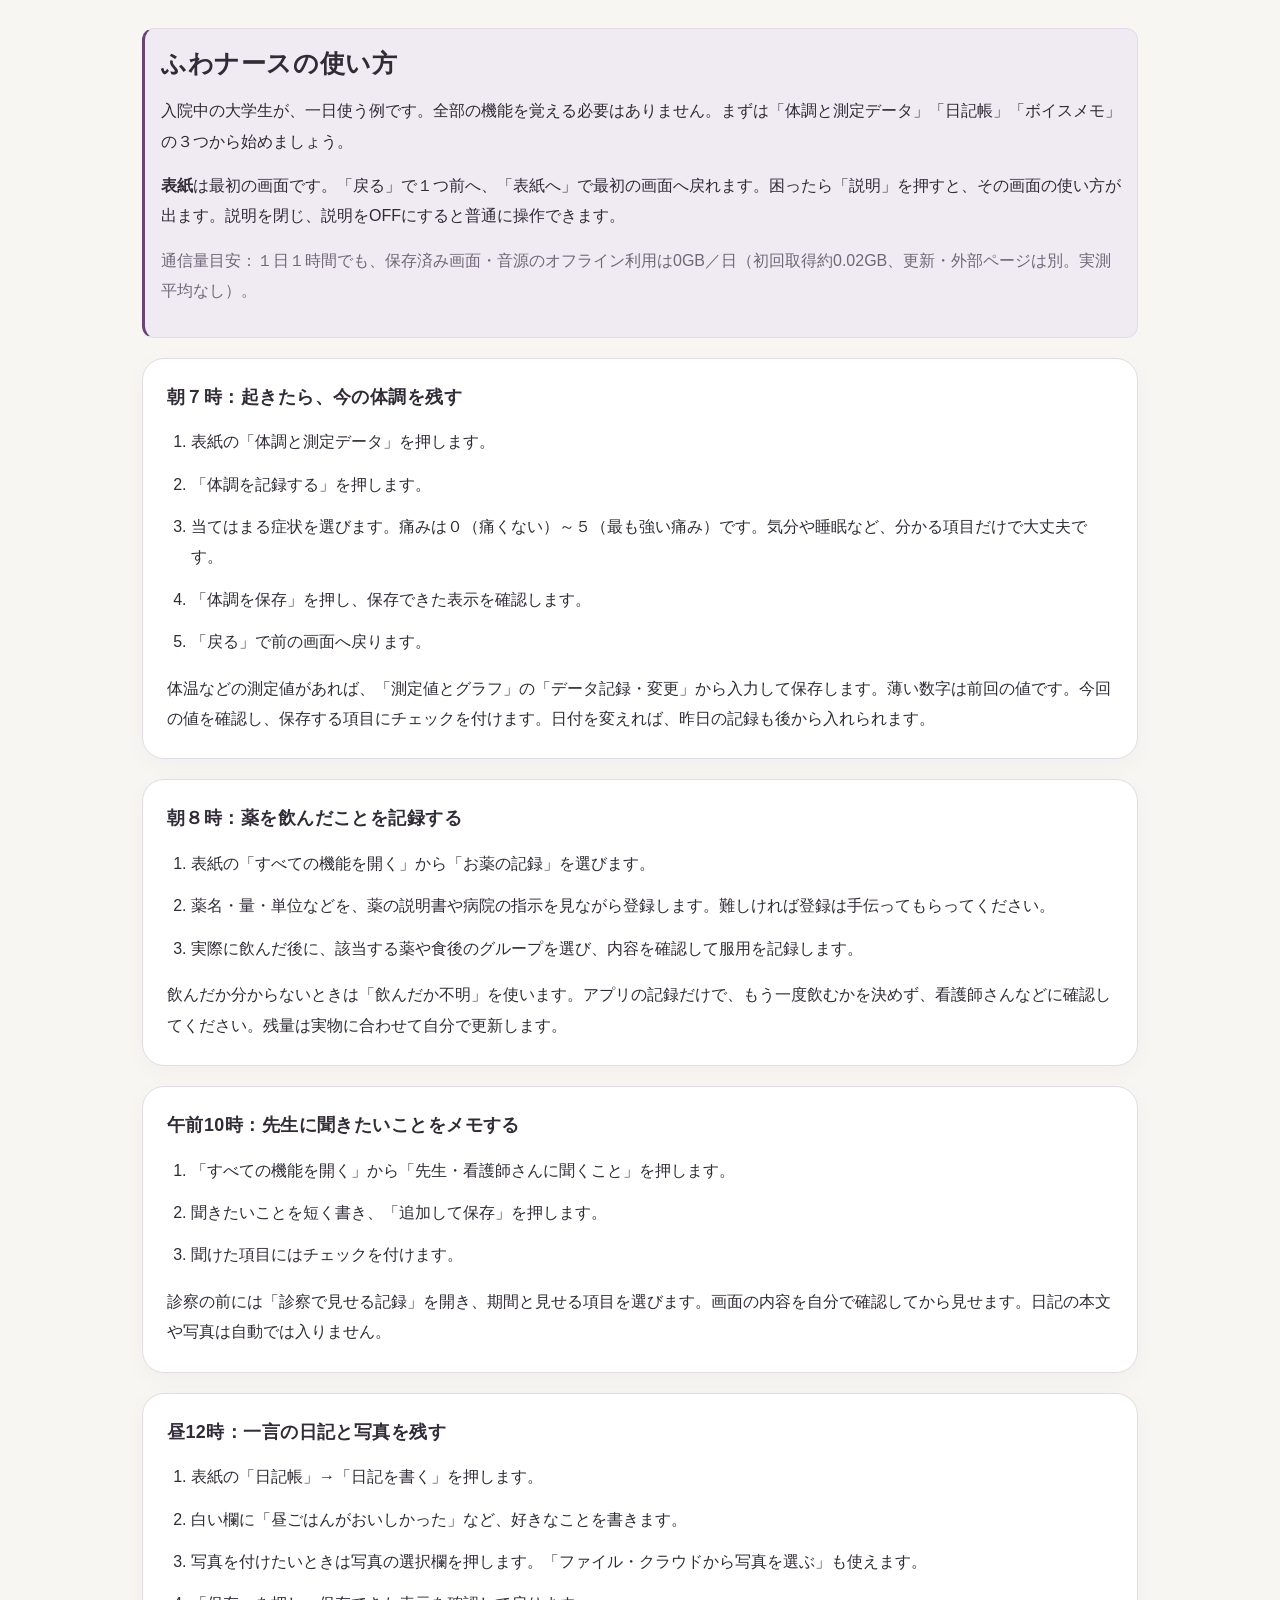
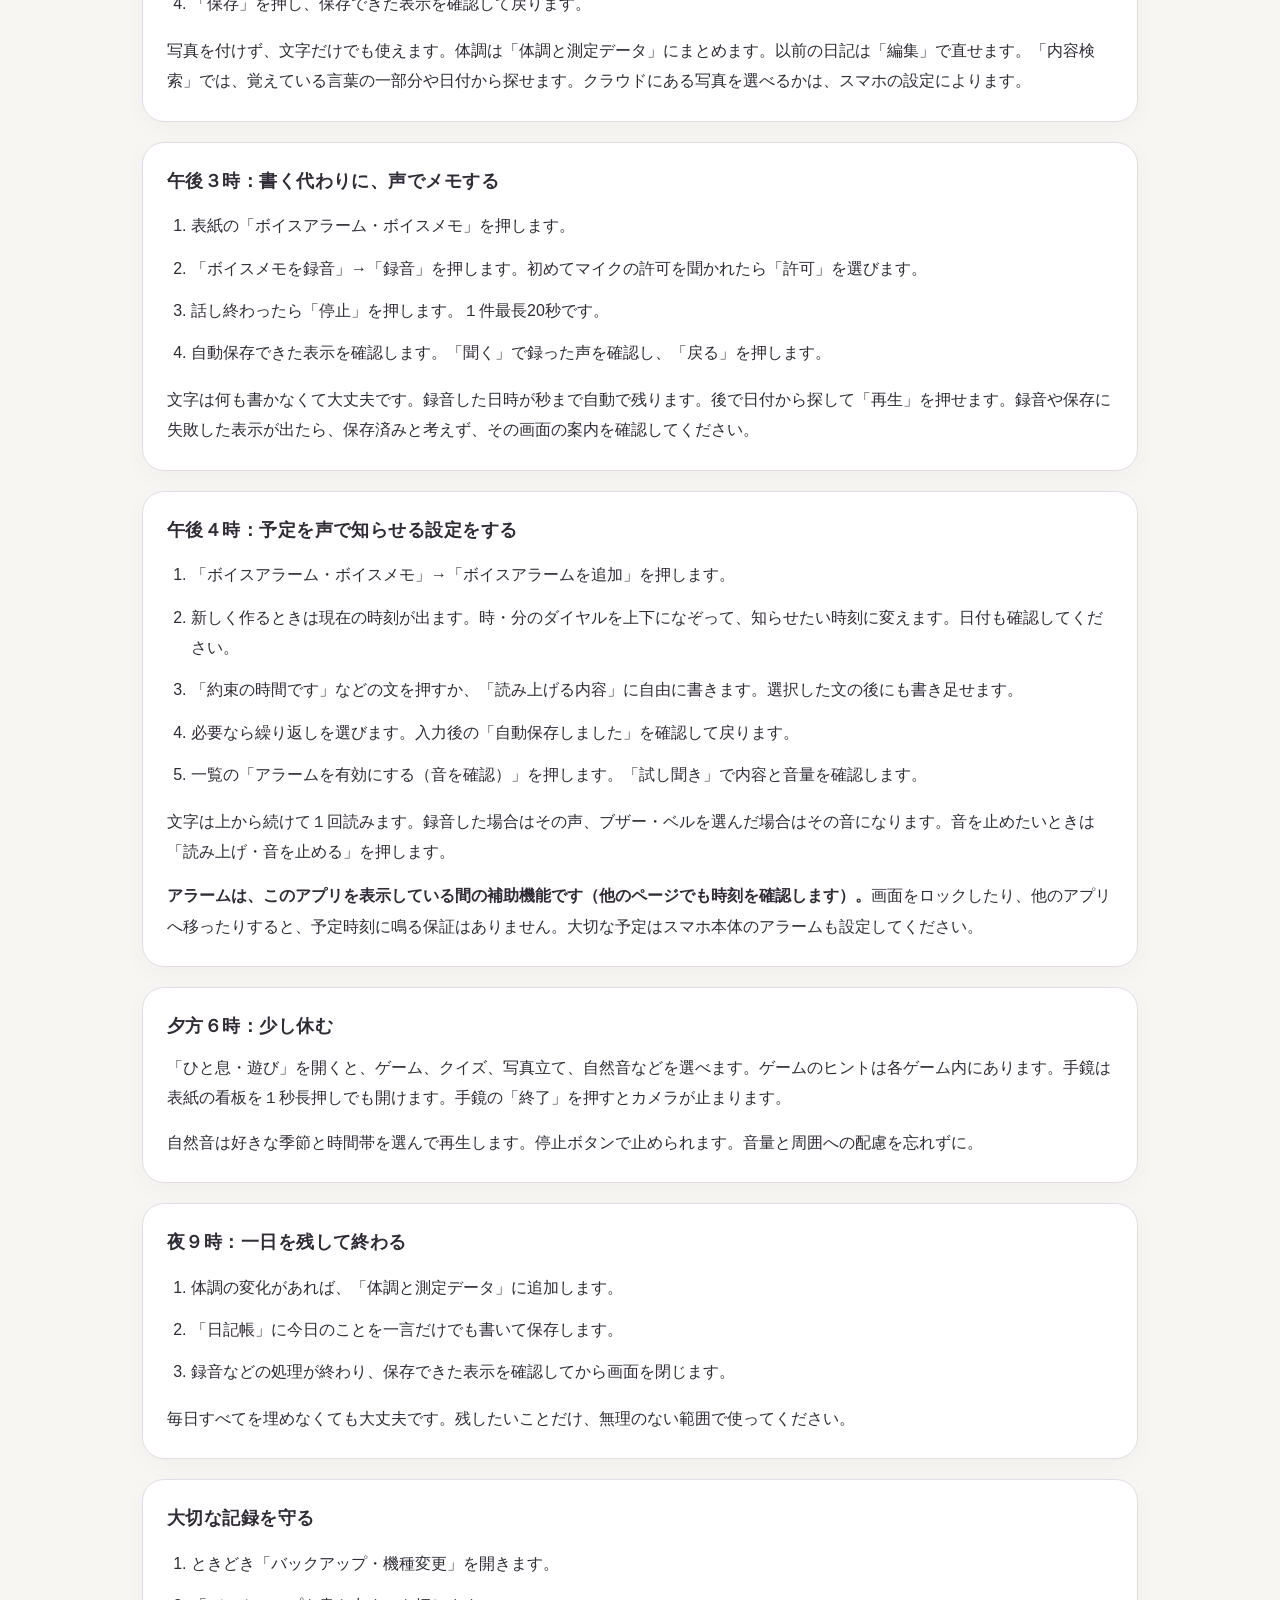
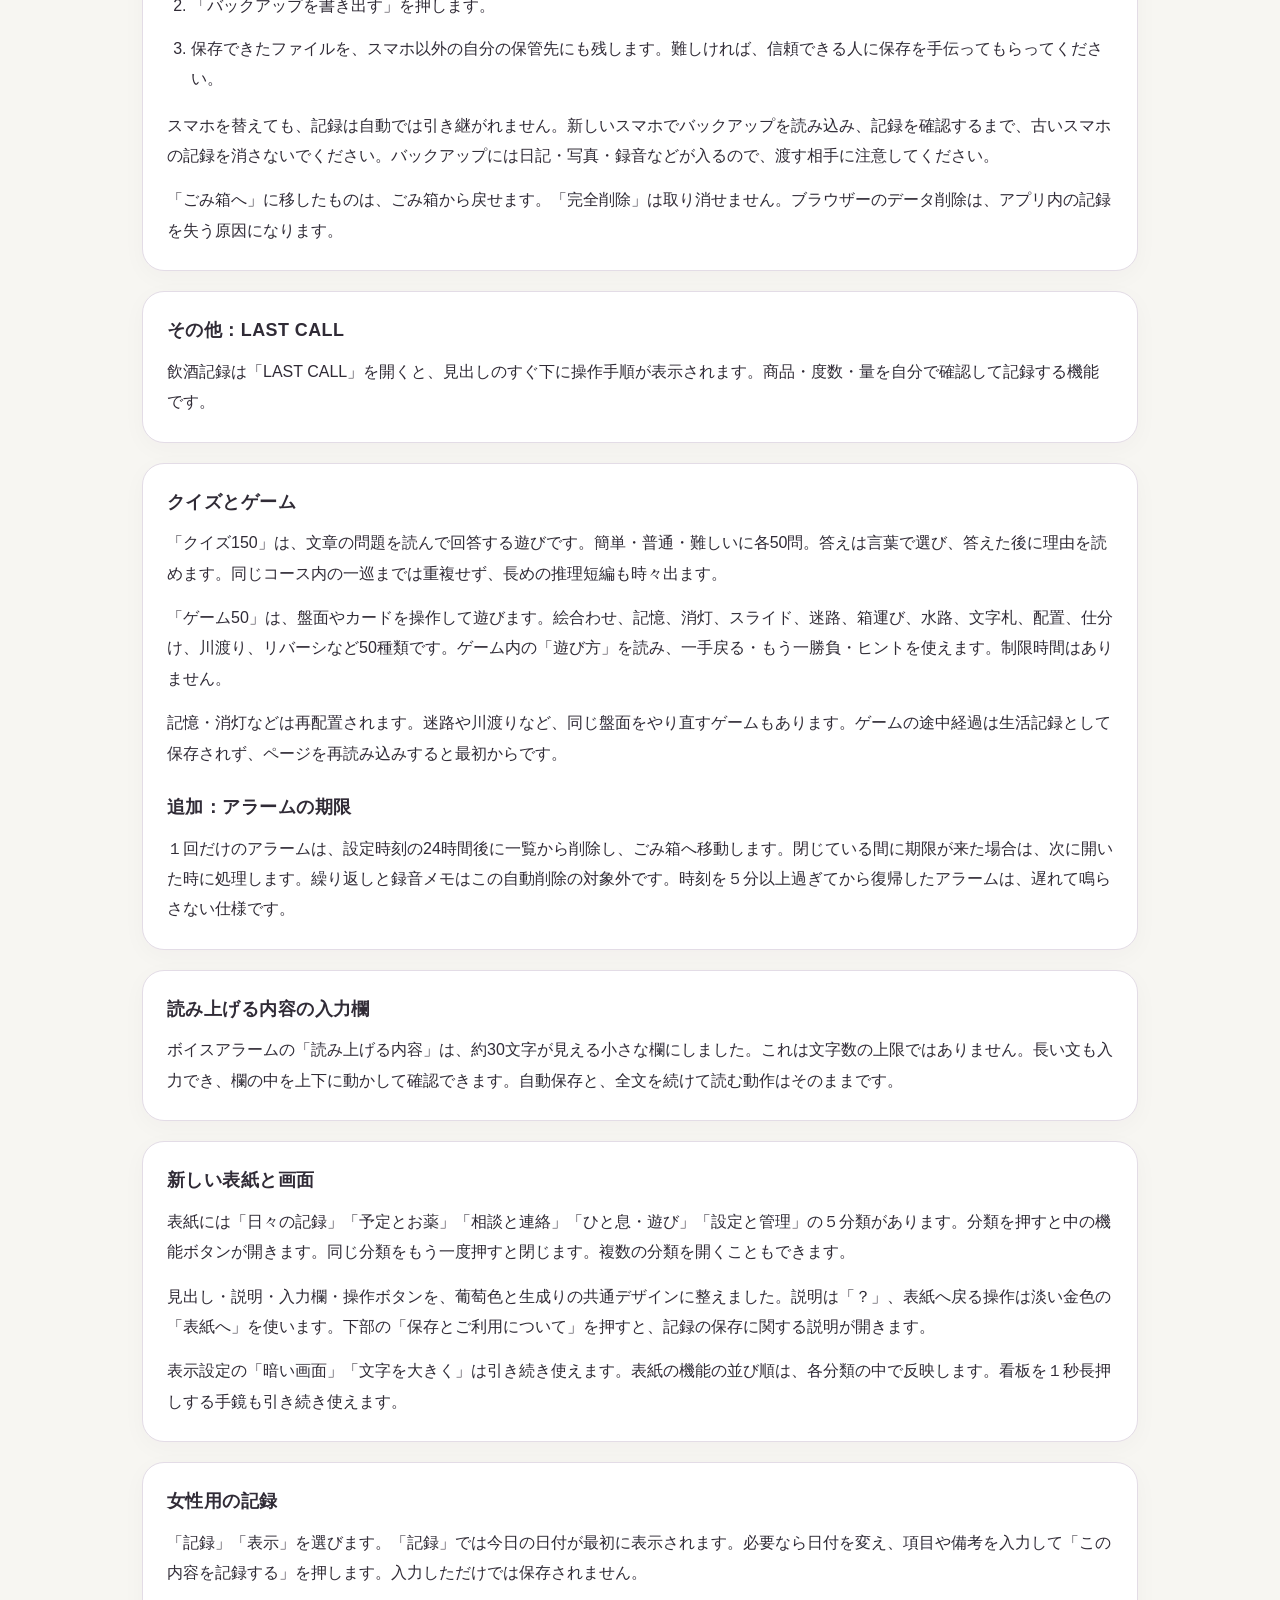
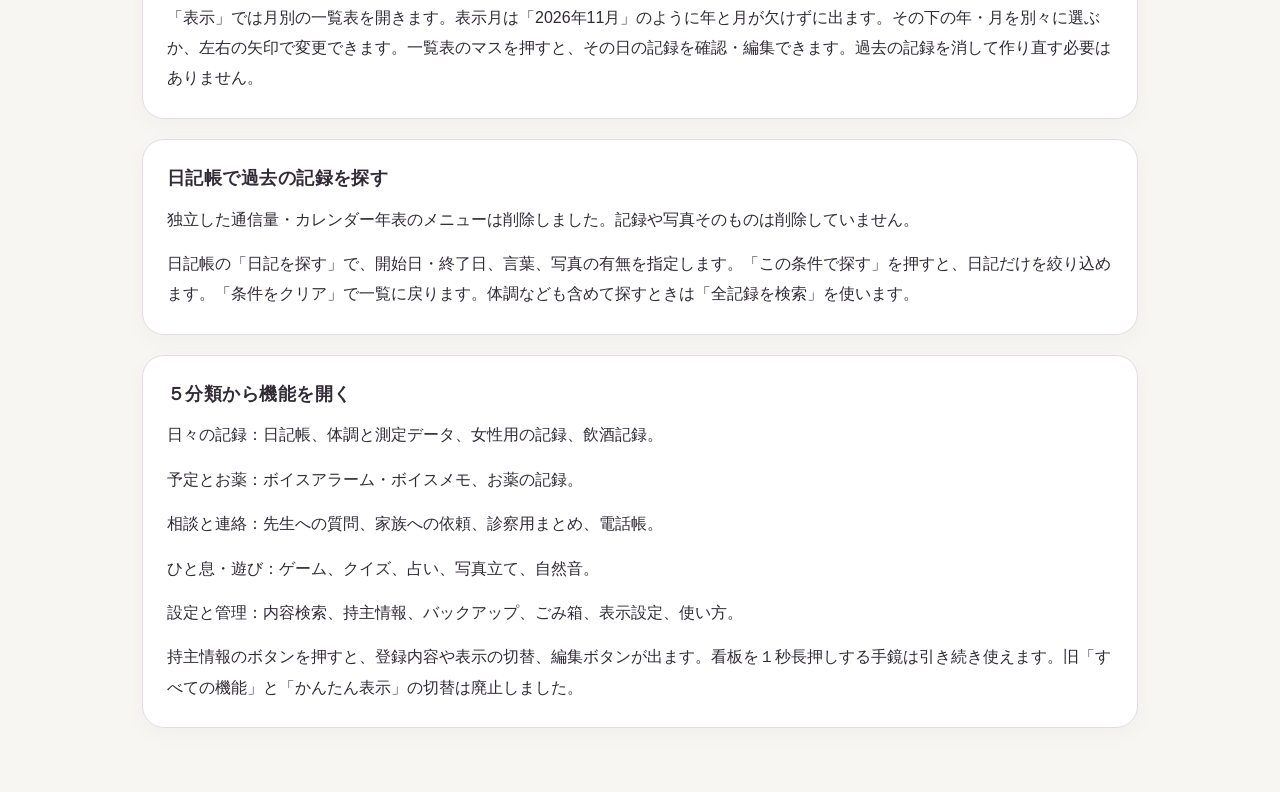
==== commit 2d6d9e27: "Add files via upload" ====
--- a/FUWA_GUIDE.html
+++ b/FUWA_GUIDE.html
@@ -1,12 +1,12 @@
-<!doctype html><html lang="ja"><meta charset="utf-8"><meta name="viewport" content="width=device-width,initial-scale=1"><title>ふわナースの使い方 ver1.14</title><link rel="stylesheet" href="app-v1.14.css"><main class="guide110"><section class="guide-intro110"><h1>ふわナースの使い方</h1><p>入院中の大学生が、一日使う例です。全部の機能を覚える必要はありません。まずは「体調と測定データ」「日記帳」「ボイスメモ」の３つから始めましょう。</p><p><strong>表紙</strong>は最初の画面です。「戻る」で１つ前へ、「表紙へ」で最初の画面へ戻れます。困ったら「説明」を押すと、その画面の使い方が出ます。説明を閉じ、説明をOFFにすると普通に操作できます。</p></section>
+<!doctype html><html lang="ja"><meta charset="utf-8"><meta name="viewport" content="width=device-width,initial-scale=1"><title>ふわナースの使い方 ver1.17</title><link rel="stylesheet" href="app-v1.17.css"><main class="guide110"><section class="guide-intro110"><h1>ふわナースの使い方</h1><p>入院中の大学生が、一日使う例です。全部の機能を覚える必要はありません。まずは「体調と測定データ」「日記帳」「ボイスメモ」の３つから始めましょう。</p><p><strong>表紙</strong>は最初の画面です。「戻る」で１つ前へ、「表紙へ」で最初の画面へ戻れます。困ったら「説明」を押すと、その画面の使い方が出ます。説明を閉じ、説明をOFFにすると普通に操作できます。</p><p class="muted">通信量目安：１日１時間でも、保存済み画面・音源のオフライン利用は0GB／日（初回取得約0.02GB、更新・外部ページは別。実測平均なし）。</p></section>
 <section class="card"><h2>朝７時：起きたら、今の体調を残す</h2><ol><li>表紙の「体調と測定データ」を押します。</li><li>「体調を記録する」を押します。</li><li>当てはまる症状を選びます。痛みは０（痛くない）～５（最も強い痛み）です。気分や睡眠など、分かる項目だけで大丈夫です。</li><li>「体調を保存」を押し、保存できた表示を確認します。</li><li>「戻る」で前の画面へ戻ります。</li></ol><p>体温などの測定値があれば、「測定値とグラフ」の「データ記録・変更」から入力して保存します。薄い数字は前回の値です。今回の値を確認し、保存する項目にチェックを付けます。日付を変えれば、昨日の記録も後から入れられます。</p></section>
 <section class="card"><h2>朝８時：薬を飲んだことを記録する</h2><ol><li>表紙の「すべての機能を開く」から「お薬の記録」を選びます。</li><li>薬名・量・単位などを、薬の説明書や病院の指示を見ながら登録します。難しければ登録は手伝ってもらってください。</li><li>実際に飲んだ後に、該当する薬や食後のグループを選び、内容を確認して服用を記録します。</li></ol><p>飲んだか分からないときは「飲んだか不明」を使います。アプリの記録だけで、もう一度飲むかを決めず、看護師さんなどに確認してください。残量は実物に合わせて自分で更新します。</p></section>
 <section class="card"><h2>午前10時：先生に聞きたいことをメモする</h2><ol><li>「すべての機能を開く」から「先生・看護師さんに聞くこと」を押します。</li><li>聞きたいことを短く書き、「追加して保存」を押します。</li><li>聞けた項目にはチェックを付けます。</li></ol><p>診察の前には「診察で見せる記録」を開き、期間と見せる項目を選びます。画面の内容を自分で確認してから見せます。日記の本文や写真は自動では入りません。</p></section>
 <section class="card"><h2>昼12時：一言の日記と写真を残す</h2><ol><li>表紙の「日記帳」→「日記を書く」を押します。</li><li>白い欄に「昼ごはんがおいしかった」など、好きなことを書きます。</li><li>写真を付けたいときは写真の選択欄を押します。「ファイル・クラウドから写真を選ぶ」も使えます。</li><li>「保存」を押し、保存できた表示を確認して戻ります。</li></ol><p>写真を付けず、文字だけでも使えます。体調は「体調と測定データ」にまとめます。以前の日記は「編集」で直せます。「内容検索」では、覚えている言葉の一部分や日付から探せます。クラウドにある写真を選べるかは、スマホの設定によります。</p></section>
 <section class="card"><h2>午後３時：書く代わりに、声でメモする</h2><ol><li>表紙の「ボイスアラーム・ボイスメモ」を押します。</li><li>「ボイスメモを録音」→「録音」を押します。初めてマイクの許可を聞かれたら「許可」を選びます。</li><li>話し終わったら「停止」を押します。１件最長20秒です。</li><li>自動保存できた表示を確認します。「聞く」で録った声を確認し、「戻る」を押します。</li></ol><p>文字は何も書かなくて大丈夫です。録音した日時が秒まで自動で残ります。後で日付から探して「再生」を押せます。録音や保存に失敗した表示が出たら、保存済みと考えず、その画面の案内を確認してください。</p></section>
 <section class="card"><h2>午後４時：予定を声で知らせる設定をする</h2><ol><li>「ボイスアラーム・ボイスメモ」→「ボイスアラームを追加」を押します。</li><li>新しく作るときは現在の時刻が出ます。時・分のダイヤルを上下になぞって、知らせたい時刻に変えます。日付も確認してください。</li><li>「約束の時間です」などの文を押すか、「読み上げる内容」に自由に書きます。選択した文の後にも書き足せます。</li><li>必要なら繰り返しを選びます。入力後の「自動保存しました」を確認して戻ります。</li><li>一覧の「アラームを有効にする（音を確認）」を押します。「試し聞き」で内容と音量を確認します。</li></ol><p>文字は上から続けて１回読みます。録音した場合はその声、ブザー・ベルを選んだ場合はその音になります。音を止めたいときは「読み上げ・音を止める」を押します。</p><p><strong>アラームは、このアプリを表示している間の補助機能です（他のページでも時刻を確認します）。</strong>画面をロックしたり、他のアプリへ移ったりすると、予定時刻に鳴る保証はありません。大切な予定はスマホ本体のアラームも設定してください。</p></section>
-<section class="card"><h2>夕方６時：少し休む</h2><p>「すべての機能を開く」から、ミニゲーム、写真立て、自然音、手鏡を選べます。ゲームのヒントは各ゲーム内にあります。手鏡は表紙の看板を１秒長押しでも開けます。手鏡の「終了」を押すとカメラが止まります。</p><p>自然音は好きな季節と時間帯を選んで再生します。停止ボタンで止められます。音量と周囲への配慮を忘れずに。</p></section>
+<section class="card"><h2>夕方６時：少し休む</h2><p>「ひと息・遊び」を開くと、ゲーム、クイズ、写真立て、自然音などを選べます。ゲームのヒントは各ゲーム内にあります。手鏡は表紙の看板を１秒長押しでも開けます。手鏡の「終了」を押すとカメラが止まります。</p><p>自然音は好きな季節と時間帯を選んで再生します。停止ボタンで止められます。音量と周囲への配慮を忘れずに。</p></section>
 <section class="card"><h2>夜９時：一日を残して終わる</h2><ol><li>体調の変化があれば、「体調と測定データ」に追加します。</li><li>「日記帳」に今日のことを一言だけでも書いて保存します。</li><li>録音などの処理が終わり、保存できた表示を確認してから画面を閉じます。</li></ol><p>毎日すべてを埋めなくても大丈夫です。残したいことだけ、無理のない範囲で使ってください。</p></section>
 <section class="card"><h2>大切な記録を守る</h2><ol><li>ときどき「バックアップ・機種変更」を開きます。</li><li>「バックアップを書き出す」を押します。</li><li>保存できたファイルを、スマホ以外の自分の保管先にも残します。難しければ、信頼できる人に保存を手伝ってもらってください。</li></ol><p>スマホを替えても、記録は自動では引き継がれません。新しいスマホでバックアップを読み込み、記録を確認するまで、古いスマホの記録を消さないでください。バックアップには日記・写真・録音などが入るので、渡す相手に注意してください。</p><p>「ごみ箱へ」に移したものは、ごみ箱から戻せます。「完全削除」は取り消せません。ブラウザーのデータ削除は、アプリ内の記録を失う原因になります。</p></section>
 <section class="card"><h2>その他：LAST CALL</h2><p>飲酒記録は「LAST CALL」を開くと、見出しのすぐ下に操作手順が表示されます。商品・度数・量を自分で確認して記録する機能です。</p></section>
-<section class="card"><h2>言葉・観察・状況推理のゲームとクイズ</h2><p>「ミニゲーム50」は言葉・観察・状況推理の47テーマと、絵合わせ・消灯・迷路です。計算や数字の答えを求めるゲームを入れ替えました。テーマを開き、本文を読んで言葉の答えを選びます。各テーマ３問を順不同で出し、一巡までは重複しません。クイズと問題を一部共有します。盤面は広い画面で操作できます。ゲームの一覧へ戻る操作と表紙へ戻る操作は、移動先が異なる場合に両方表示します。</p><p>「推理クイズ150」では、簡単・普通・難しいを選びます。各50問をランダムな順番で出し、一巡するまでは同じ問題を出しません。全問、答えは数字ではなく言葉です。問題文は平均約90文字、最長800文字以内。言葉遊び、観察、舞台、旅館、手紙、証言など多ジャンルです。各コースに少し長い推理短編を３問含みます。答えを選ぶと理由を読めます。「次の問題」で進みます。コースを選び直すと、新しい順番で最初から始まります。</p><h2>追加：アラームの期限</h2><p>１回だけのアラームは、設定時刻の24時間後に一覧から削除し、ごみ箱へ移動します。閉じている間に期限が来た場合は、次に開いた時に処理します。繰り返しと録音メモはこの自動削除の対象外です。時刻を５分以上過ぎてから復帰したアラームは、遅れて鳴らさない仕様です。</p></section><section class="card"><h2>読み上げる内容の入力欄</h2><p>ボイスアラームの「読み上げる内容」は、約30文字が見える小さな欄にしました。これは文字数の上限ではありません。長い文も入力でき、欄の中を上下に動かして確認できます。自動保存と、全文を続けて読む動作はそのままです。</p></section><section class="card"><h2>新しい表紙と画面</h2><p>表紙の「いつもの記録」から、日記帳・体調と測定データ・ボイスアラームとボイスメモを開けます。「すべての機能」を押すと、「記録と暮らし」「ひと息の時間」「道具と設定」が開きます。機能は減らしていません。</p><p>見出し・説明・入力欄・操作ボタンを、葡萄色と生成りの共通デザインに整えました。説明は「？」、表紙へ戻る操作は淡い金色の「表紙へ」を使います。下部の「保存とご利用について」を押すと、記録の保存に関する説明が開きます。</p><p>表示設定の「暗い画面」「文字を大きく」は引き続き使えます。表紙の項目順は、各グループの中で反映します。看板を１秒長押しする手鏡も引き続き使えます。</p></section></main></html>+<section class="card"><h2>クイズとゲーム</h2><p>「クイズ150」は、文章の問題を読んで回答する遊びです。簡単・普通・難しいに各50問。答えは言葉で選び、答えた後に理由を読めます。同じコース内の一巡までは重複せず、長めの推理短編も時々出ます。</p><p>「ゲーム50」は、盤面やカードを操作して遊びます。絵合わせ、記憶、消灯、スライド、迷路、箱運び、水路、文字札、配置、仕分け、川渡り、リバーシなど50種類です。ゲーム内の「遊び方」を読み、一手戻る・もう一勝負・ヒントを使えます。制限時間はありません。</p><p>記憶・消灯などは再配置されます。迷路や川渡りなど、同じ盤面をやり直すゲームもあります。ゲームの途中経過は生活記録として保存されず、ページを再読み込みすると最初からです。</p><h2>追加：アラームの期限</h2><p>１回だけのアラームは、設定時刻の24時間後に一覧から削除し、ごみ箱へ移動します。閉じている間に期限が来た場合は、次に開いた時に処理します。繰り返しと録音メモはこの自動削除の対象外です。時刻を５分以上過ぎてから復帰したアラームは、遅れて鳴らさない仕様です。</p></section><section class="card"><h2>読み上げる内容の入力欄</h2><p>ボイスアラームの「読み上げる内容」は、約30文字が見える小さな欄にしました。これは文字数の上限ではありません。長い文も入力でき、欄の中を上下に動かして確認できます。自動保存と、全文を続けて読む動作はそのままです。</p></section><section class="card"><h2>新しい表紙と画面</h2><p>表紙には「日々の記録」「予定とお薬」「相談と連絡」「ひと息・遊び」「設定と管理」の５分類があります。分類を押すと中の機能ボタンが開きます。同じ分類をもう一度押すと閉じます。複数の分類を開くこともできます。</p><p>見出し・説明・入力欄・操作ボタンを、葡萄色と生成りの共通デザインに整えました。説明は「？」、表紙へ戻る操作は淡い金色の「表紙へ」を使います。下部の「保存とご利用について」を押すと、記録の保存に関する説明が開きます。</p><p>表示設定の「暗い画面」「文字を大きく」は引き続き使えます。表紙の機能の並び順は、各分類の中で反映します。看板を１秒長押しする手鏡も引き続き使えます。</p></section><section class="card"><h2>女性用の記録</h2><p>「記録」「表示」を選びます。「記録」では今日の日付が最初に表示されます。必要なら日付を変え、項目や備考を入力して「この内容を記録する」を押します。入力しただけでは保存されません。</p><p>「表示」では月別の一覧表を開きます。表示月は「2026年11月」のように年と月が欠けずに出ます。その下の年・月を別々に選ぶか、左右の矢印で変更できます。一覧表のマスを押すと、その日の記録を確認・編集できます。過去の記録を消して作り直す必要はありません。</p></section><section class="card"><h2>日記帳で過去の記録を探す</h2><p>独立した通信量・カレンダー年表のメニューは削除しました。記録や写真そのものは削除していません。</p><p>日記帳の「日記を探す」で、開始日・終了日、言葉、写真の有無を指定します。「この条件で探す」を押すと、日記だけを絞り込めます。「条件をクリア」で一覧に戻ります。体調なども含めて探すときは「全記録を検索」を使います。</p></section><section class="card"><h2>５分類から機能を開く</h2><p>日々の記録：日記帳、体調と測定データ、女性用の記録、飲酒記録。</p><p>予定とお薬：ボイスアラーム・ボイスメモ、お薬の記録。</p><p>相談と連絡：先生への質問、家族への依頼、診察用まとめ、電話帳。</p><p>ひと息・遊び：ゲーム、クイズ、占い、写真立て、自然音。</p><p>設定と管理：内容検索、持主情報、バックアップ、ごみ箱、表示設定、使い方。</p><p>持主情報のボタンを押すと、登録内容や表示の切替、編集ボタンが出ます。看板を１秒長押しする手鏡は引き続き使えます。旧「すべての機能」と「かんたん表示」の切替は廃止しました。</p></section></main></html>
--- a/app-v1.17.css
+++ b/app-v1.17.css
@@ -0,0 +1,273 @@
+
+:root{--bg:#fff8f3;--panel:#ffffffd9;--ink:#4c302e;--muted:#826b65;--accent:#b84d66;--line:#e5cbb7;--shadow:0 5px 18px #76413b12;--scale:1}*{box-sizing:border-box}body{margin:0;background:radial-gradient(ellipse at top,#f4d9df,transparent 65%),var(--bg);color:var(--ink);font:calc(16px * var(--scale))/1.65 system-ui,-apple-system,sans-serif}body.dark{--bg:#211b21;--panel:#332b34;--ink:#fff0e7;--muted:#cab6b3;--line:#65505b;--accent:#ef9eb1}button,input,select,textarea{font:inherit;color:inherit}button,a,select{touch-action:manipulation}button{cursor:pointer;background:var(--panel);border:1px solid var(--line);border-radius:16px;padding:12px 16px;min-height:48px}button:hover{border-color:var(--accent)}button:disabled{opacity:.45;cursor:default}button.primary{background:var(--accent);color:white;border-color:var(--accent)}button.danger{color:#b52c3e}input,select,textarea{width:100%;background:var(--bg);border:1px solid var(--line);border-radius:12px;padding:11px;margin:5px 0 12px}textarea{min-height:140px;resize:vertical}label{display:block}small,.muted{color:var(--muted)}h1,h2,h3,p{margin:0 0 12px}h1{font:700 1.65em/1.4 Georgia,serif}h2{font-size:1.2em;margin-top:20px}h3{font-size:1.05em}main{max-width:860px;margin:auto;padding:16px 16px 80px}header{position:sticky;top:0;z-index:20;background:var(--bg);border-bottom:1px solid var(--line);padding:9px 15px;display:flex;gap:8px;align-items:center;justify-content:space-between}header button{padding:7px 12px;min-height:42px}header .nostack>*{flex:0 0 auto}header select{width:105px;margin:0;padding:7px;max-width:125px}.row{display:flex;align-items:center;gap:10px;flex-wrap:wrap}.row>*{flex:1}.grid{display:grid;grid-template-columns:repeat(2,minmax(0,1fr));gap:12px}.card{background:var(--panel);border:1px solid var(--line);border-radius:22px;box-shadow:var(--shadow);padding:19px;margin-bottom:15px}.tile{display:flex;gap:12px;align-items:center;text-align:left;min-height:108px;box-shadow:var(--shadow);width:100%;padding:17px}.tile .icon{font-size:30px;flex:0 0 40px}.tile strong{display:block;font-size:1.08em}.tile small{display:block;font-size:.78em;margin-top:4px}.hero{background:linear-gradient(110deg,#ffefdf,var(--panel));border-color:#cda56e}.brand{text-align:center;padding:8px 0 15px}.brand img{width:100%;max-height:245px;object-fit:contain;border-radius:25px;user-select:none;-webkit-touch-callout:none}.chip{display:inline-block;padding:5px 12px;border-radius:20px;background:#b84d6614;font-size:.85em}.choice{display:flex;flex-wrap:wrap;gap:7px;margin-bottom:13px}.choice button{padding:9px 13px}.choice .selected{background:var(--accent);color:white}.photo-grid{display:grid;grid-template-columns:repeat(3,1fr);gap:9px}.photo-grid img{width:100%;height:120px;object-fit:cover;border-radius:12px}.avatar{width:92px;height:92px;border-radius:50%;object-fit:cover;background:#e8dada}.entry{border-bottom:1px solid var(--line);padding:16px 0}.entry:last-child{border:0}.entry .body{white-space:pre-wrap;overflow-wrap:anywhere}.entry img{cursor:zoom-in}.dial{display:flex;align-items:center;gap:8px;margin-bottom:13px}.dial select{margin:0;max-width:190px}.dial button{padding:8px 17px;font-size:1.3em}.dial .check{width:auto;margin:0}.tabs{display:flex;overflow:auto;gap:7px;margin-bottom:14px}.tabs button{white-space:nowrap}.slider{position:relative;background:linear-gradient(100deg,var(--panel),#bddde733);border:1px solid var(--line);border-radius:40px;height:82px;margin-bottom:12px;overflow:hidden;touch-action:pan-y}.slider .track{position:absolute;left:20px;right:25px;top:35px;height:12px;background:#a8cbee;border-radius:15px}.slider .handle{position:absolute;left:5px;top:5px;height:70px;width:70%;border-radius:35px;background:var(--panel);border:2px solid #abcce3;padding:9px 20px;z-index:2;line-height:1.35;user-select:none;-webkit-touch-callout:none;overflow:hidden}.slider .handle strong,.slider .handle small{display:block;overflow:hidden;text-overflow:ellipsis;white-space:nowrap}.slider .end{position:absolute;right:14px;top:19px;font-size:28px}.overlay{position:fixed;inset:0;z-index:80;background:var(--bg);padding:20px;overflow:auto;display:flex;flex-direction:column;align-items:stretch}.overlay .inner{max-width:760px;width:100%;margin:auto}.overlay video{position:absolute;inset:0;width:100%;height:100%;object-fit:contain;transform:scaleX(-1);background:#000}.overlay.frame{background:#090909;color:white;padding:0;touch-action:pan-y}.overlay.frame img{width:100%;height:100%;object-fit:contain;min-height:0;flex:1}.frame .controls{position:absolute;top:14px;left:14px;right:14px;z-index:2;display:flex;gap:10px}.frame .controls button{background:#222b;color:white;border-color:#aaa5}.mirror-note{position:absolute;bottom:20px;left:0;width:100%;text-align:center;color:white;text-shadow:0 1px 5px black;pointer-events:none}.toast{position:fixed;bottom:22px;left:50%;transform:translateX(-50%);z-index:150;background:#49332e;color:white;padding:12px 20px;border-radius:15px;max-width:92%;box-shadow:var(--shadow)}#helpBanner{background:#f3e1a7;color:#3a3025;padding:8px;text-align:center}dialog{border:1px solid var(--line);border-radius:22px;background:var(--bg);color:var(--ink);width:min(94vw,650px);max-height:92vh;padding:24px}dialog::backdrop{background:#24141a80}svg.chart{width:100%;height:auto;min-height:180px;overflow:visible}.legend{display:flex;gap:15px;font-size:.85em}.progress{position:fixed;top:0;left:0;height:4px;background:var(--accent);z-index:200;width:0}.game-board{font-size:1.1em;text-align:center;padding:18px;background:var(--bg);border-radius:18px;white-space:pre-wrap;overflow-wrap:anywhere}.answers{display:grid;gap:10px;margin-top:15px}.answers button{text-align:left}.success{color:#2b8065;font-weight:bold}.error{color:#b52c3e}.board{display:grid;gap:6px;max-width:360px;margin:15px auto}.board button{padding:6px;aspect-ratio:1;min-height:48px;font-size:1.2em}.calendar{display:grid;grid-template-columns:repeat(7,1fr);gap:5px}.calendar button{padding:4px;min-height:58px;border-radius:8px;font-size:.85em}.calendar img{width:100%;height:38px;object-fit:cover}.checkrow{display:flex;gap:10px;align-items:center}.checkrow input{width:auto;margin:0}.badge{font-size:.8em;border-radius:8px;padding:2px 7px;background:#ac627321}.notice{padding:12px;border-left:4px solid var(--accent);background:#b84d660b}.owner-field{padding:12px;border-bottom:1px solid var(--line);overflow-wrap:anywhere}.owner-field:last-child{border:0}a{color:var(--accent)}footer{text-align:center;margin-top:25px;font-size:.8em;color:var(--muted)}.help-page{font-size:1.12em}.help-page p{margin-bottom:20px}.help-page h1{margin:20px 0}.sr{position:absolute;clip:rect(0,0,0,0)}@media(max-width:520px){main{padding:12px 12px 70px}.tile{padding:12px;min-height:104px;gap:7px}.tile .icon{font-size:25px;flex-basis:28px}.tile strong{font-size:.94em}.grid{gap:9px}.card{padding:15px}.brand img{max-height:210px}h1{font-size:1.4em}.row.nostack>*{min-width:0}header{padding:7px}.slider .handle{width:72%}.photo-grid img{height:95px}}body.large{--scale:1.18}
+.help-on{background:#326e60!important;color:white!important;border-color:#326e60!important}#helpBtn{font-size:.76em;white-space:nowrap}.modal-tools{position:sticky;top:-24px;background:var(--bg);z-index:8;display:flex;gap:8px;justify-content:space-between;padding:8px 0}.modal-tools button{font-size:.85em;padding:8px 12px}.modal-tools .help-on{box-shadow:0 0 0 2px #326e6030}#modalHelpNotice{position:relative}.dial-roll{flex:1;text-align:center;font-size:1.8em;font-weight:700;line-height:1.8;background:linear-gradient(var(--bg),var(--panel),var(--bg));border:1px solid var(--line);border-radius:12px;cursor:ns-resize;touch-action:none;user-select:none;min-width:90px}.dial-roll:focus{outline:3px solid var(--accent)}.dial-list{font-size:.82em;margin:0 0 16px}.dial-list summary{cursor:pointer}.dial-list select{max-width:260px}.month-scroll{overflow:auto;max-height:72vh;margin-top:14px;isolation:isolate;border:1px solid var(--line);border-radius:12px}.month-table{border-collapse:separate;border-spacing:0;font-size:.8em;width:max-content;min-width:100%}.month-table th,.month-table td{border-right:1px solid var(--line);border-bottom:1px solid var(--line);text-align:center;min-width:38px;height:39px}.month-table th:first-child{position:sticky;left:0;background:var(--bg);z-index:2;width:150px;min-width:150px;max-width:150px;text-align:left;padding:8px;font-size:.88em}.month-table thead th{position:sticky;top:0;background:var(--bg);z-index:3}.month-table thead th:first-child{z-index:4}.month-table td button{border:0;background:transparent;border-radius:0;width:100%;height:100%;padding:3px;min-height:38px;font-size:1em;white-space:nowrap}.month-table .good{background:#3a9d7d12;color:#267b65}.month-table .mild{background:#dfa8371b;color:#896215}.month-table .strong{background:#c258751f;color:#a13b59}.month-table .aux{background:#758fb414}.month-table .numeric{color:var(--ink)}.fit-month{overflow:auto}.fit-month .month-table{table-layout:fixed;width:100%;font-size:clamp(6px,.9vw,11px)}.fit-month .month-table th,.fit-month .month-table td{min-width:0}.fit-month .month-table th:first-child{width:65px;min-width:65px;font-size:8px}.fit-month .month-table td button{font-size:inherit;padding:0;overflow:hidden;text-overflow:clip}.fit-month .month-table td.numeric button{font-size:.8em}.official-link{display:block;border:1px solid var(--line);border-radius:14px;padding:13px;text-decoration:none;background:var(--panel)}.official-link:focus{outline:2px solid var(--accent)}header strong{white-space:nowrap;font-size:.9em}header .nostack{gap:5px}header select{width:86px!important}@media(max-width:380px){#helpBtn{font-size:.65em;padding:6px}header strong{font-size:.8em}header select{width:72px!important}header button{padding:6px 9px}}
+
+/* Keep the existing palette and silhouettes; emphasize actionable outlines. */
+button:not(:disabled),a.official-link,summary{border:2px solid #b99a8c}button:disabled{border:1px solid var(--line);opacity:.48;cursor:default}.month-table td button:not(:disabled){border:2px solid #b99a8c70;border-radius:5px}.tile:not(:disabled){border-width:2px}.dial-roll{border-width:2px}
+#homeBtn,[data-action="goTop"]{background:#fff0a6!important;color:#58441a!important;border:2px solid #c4a652!important;box-shadow:0 2px 5px #92762a22;font-weight:750}#homeBtn:focus-visible,[data-action="goTop"]:focus-visible{outline:3px solid #806312;outline-offset:3px}
+header{flex-wrap:wrap;gap:6px}header strong{flex:1;text-align:center}#backBtn{font-size:.83em;padding:7px 10px}header>.row{margin-left:auto}header #homeBtn{padding:7px 12px}.help-nav{position:sticky;top:0;display:flex;justify-content:space-between;gap:8px;background:var(--bg);padding:8px 0}.mirror-nav{position:absolute;top:15px;left:15px;right:15px;display:flex;justify-content:space-between;z-index:10}.modal-tools{flex-wrap:wrap}.transfer-simple{font-size:1.12em;line-height:2}details{margin:14px 0}summary{cursor:pointer;padding:10px 12px;border-radius:12px;background:var(--panel)}
+.week-scroll{overflow:auto;max-height:70vh;border:1px solid var(--line);border-radius:12px}.week-table{border-collapse:separate;border-spacing:0;min-width:100%;width:max-content;font-size:.85em}.week-table th,.week-table td{padding:5px;border-bottom:1px solid var(--line);border-right:1px solid var(--line);text-align:center;min-width:60px}.week-table th:first-child{position:sticky;left:0;z-index:2;background:var(--bg);text-align:left;min-width:132px;max-width:170px;overflow-wrap:anywhere}.week-table thead th{position:sticky;top:0;z-index:3;background:var(--bg)}.week-table thead th:first-child{z-index:4}.week-table td button{width:100%;padding:5px;min-height:46px;font-size:1.3em}.dose-taken{background:#dbeee2}.dose-unsure{background:#fff0cb}.dose-skipped{background:#eee7e5}.week-table .dose-taken button,.week-table .dose-unsure button,.week-table .dose-skipped button{color:#423b32}
+.season-canvas{height:clamp(230px,38vh,410px);position:relative;overflow:hidden;border-radius:22px;background:linear-gradient(130deg,var(--season0,#eef1ee),var(--season1,#dce2e5),var(--season2,#f7f5f0));isolation:isolate}.season-shape{position:absolute;width:110%;height:110%;border-radius:44% 56% 60% 40%;filter:blur(24px);opacity:.4;will-change:transform;animation:season-drift 38s ease-in-out infinite alternate;animation-play-state:paused;background:radial-gradient(ellipse,var(--season1,#dce2e5),transparent 66%)}.season-shape.one{left:-45%;top:-35%}.season-shape.two{left:35%;top:10%;animation-delay:-19s;animation-duration:47s;background:radial-gradient(ellipse,var(--season0,#eef1ee),transparent 70%)}.season-shape.three{left:-15%;top:45%;animation-delay:-9s;animation-duration:53s;background:radial-gradient(ellipse,var(--season2,#f7f5f0),transparent 70%)}.moving .season-shape{animation-play-state:running}.season-now{min-height:3em;text-align:center}.sound-grid{display:grid;grid-template-columns:repeat(3,minmax(0,1fr));gap:9px}.sound-choice{padding:10px 6px;font-size:.9em}.sound-choice strong,.sound-choice small{display:block}.sound-choice small{font-size:.8em}.sound-choice[aria-pressed="true"]{background:#e1ebdf;border-color:#597556}.sound-status{text-align:center;font-size:.8em;color:var(--muted)}@keyframes season-drift{from{transform:translate(-8%,-5%) rotate(-8deg) scale(1)}to{transform:translate(12%,9%) rotate(12deg) scale(1.18)}}@media(prefers-reduced-motion:reduce){.season-shape{animation:none!important}}@media(max-width:380px){header strong{display:none}.sound-grid{gap:6px}.sound-choice{font-size:.8em}}
+
+.fit-week .week-table{width:100%;table-layout:fixed}.fit-week .week-table th,.fit-week .week-table td{min-width:0;padding:2px;font-size:.8em}.fit-week .week-table th:first-child{width:85px;min-width:85px;max-width:85px;font-size:.82em}.fit-week .week-table td button{padding:0;min-height:40px;font-size:1.2em;overflow-wrap:anywhere}.fit-week .week-table thead th{font-size:.65em;white-space:nowrap}.fit-week .week-table td{vertical-align:middle}
+
+
+.site-notice{max-width:828px;margin:0 auto 32px;padding:20px;border:2px solid #555;border-radius:14px;background:#fff;color:#000;font-size:1rem;line-height:1.8;overflow-wrap:anywhere}.site-notice p:last-child{margin-bottom:0}@media(max-width:860px){.site-notice{margin:0 12px 24px}}
+.creator-credit{text-align:center;margin:24px auto 0}.creator-credit img{display:block;width:160px;max-width:100%;height:auto;margin:auto;border-radius:8px}
+.dial input{width:130px;text-align:center;font-size:28px;font-weight:700;margin:0}.dial button{min-width:64px;font-size:28px;touch-action:none}.clear-exit .controls{opacity:1!important;flex-wrap:wrap}.clear-exit .controls button:first-child{background:#fff9b5;color:#000;font-size:20px;border:3px solid #333;min-height:56px}.mirror-exit{position:absolute;top:15px;right:15px;z-index:4}.mirror-exit button{background:#fff9b5;color:#000;font-size:20px;border:3px solid #333}.season-canvas{filter:saturate(2.2) brightness(1.08);border:2px solid #77a49b}.season-shape{opacity:.85;filter:blur(9px);background:radial-gradient(ellipse,#f4ce52 10%,var(--season1) 50%,transparent 72%)}.season-shape.two{background:radial-gradient(ellipse,#64c4ab 10%,var(--season0) 55%,transparent 75%)}.season-shape.three{background:radial-gradient(ellipse,#ce95e0 10%,var(--season2) 55%,transparent 75%)}.meal-actions button{margin:5px;background:#e8f6d6;color:#172d16}.meal-drug{display:flex;gap:12px;align-items:center;flex-wrap:wrap;border:2px solid #acc6b5;border-radius:14px;padding:18px;margin:12px 0;font-size:20px}.meal-drug input,.checkrow input{width:26px;height:26px;flex-shrink:0}.colour-games{background:#fff8e2;color:#342947}.colour-games .board button,.colour-games .answers button{background:#e2f4ff;color:#2b2859;border-color:#7c9bd1}.colour-games .board button:nth-child(3n+1),.colour-games .answers button:nth-child(3n+1){background:#ffe1e9}.colour-games .board button:nth-child(3n+2),.colour-games .answers button:nth-child(3n+2){background:#def6ce}.colour-games .board button.primary{background:#ffd052}.game-assist button{background:#ffe88d;color:#302949}button[data-action^="game:"]:nth-child(4n+1){background:#ffe0e8}button[data-action^="game:"]:nth-child(4n+2){background:#e0f1ff}button[data-action^="game:"]:nth-child(4n+3){background:#e1f6d3}button[data-action^="game:"]:nth-child(4n){background:#fff0bc}
+.season-shape{animation-duration:12s}.season-shape.two{animation-duration:15s}.season-shape.three{animation-duration:18s}@media(prefers-reduced-motion:reduce){.season-canvas.motion-enabled .season-shape{animation:season-drift 14s ease-in-out infinite alternate!important}.season-canvas.motion-enabled .season-shape.two{animation-delay:-7s!important}.season-canvas.motion-enabled .season-shape.three{animation-delay:-3s!important}}
+.simple-home{display:grid;gap:12px;margin:20px 0}.simple-home .tile{font-size:1.2em;min-height:80px;background:#fff2cc;border:2px solid #c5a66e}.all-features{margin:20px 0}.all-features>summary{padding:18px;border:2px solid #aabb9c;border-radius:15px;background:#edf6e3;font-size:1.1em;font-weight:bold;cursor:pointer}.all-features .grid{margin-top:16px}.order-row{display:flex;align-items:center;gap:8px;margin:8px 0}.order-row span{flex:1}.order-row button{padding:8px;min-height:44px}.check-item{padding:15px;border-bottom:1px solid var(--line)}.check-item small{display:block}.check-item .checkrow{margin-bottom:10px}.previous-value{color:#777;background:#f7f7f7;font-weight:400}.cover-home105{position:fixed;right:12px;bottom:12px;z-index:75;background:#fff2a9;color:#111;border:3px solid #665b2b;font-weight:bold;box-shadow:0 3px 12px #0003}.save-confirmation{font-size:22px;font-weight:bold;background:#176441;color:white;min-width:240px;text-align:center}body:has(dialog[open])>.cover-home105{display:none}.modal-tools:has([data-action="cover105"]){position:sticky;top:-24px;z-index:10;background:var(--bg)}
+
+body.on-home106 #homeBtn,body.on-home106>.cover-home105{display:none!important}.voice-panel106{background:#fff;border:3px solid #506678;border-radius:16px;padding:16px;color:#17232e}.voice-buttons106{display:grid;grid-template-columns:repeat(3,minmax(0,1fr));gap:8px}.voice-buttons106 button{border:3px solid currentColor;border-radius:10px;min-height:60px;font-weight:800;padding:10px 4px;font-size:1.1em}.voice-record106{background:#b02235!important;color:white!important}.voice-stop106{background:#263445!important;color:white!important}.voice-listen106{background:#1268ad!important;color:white!important}.voice-buttons106 button:disabled{opacity:.35}.record-clock106{font-size:1.65em;font-weight:800;margin:15px 0 4px}#recordMeter106{width:100%;height:22px;accent-color:#b02235}#recordStatus{margin-top:12px;border:2px solid #506678;background:#f0f5fa;padding:12px;border-radius:8px;min-height:70px;font-weight:700}#recordStatus.record-error106{border-color:#b02235;background:#fff0f1;color:#8b1022}#memoSave106{color:var(--ink);font-weight:700;border:2px solid #26805c;padding:12px;margin:15px 0}.memo-close106{width:100%;background:#fff0aa!important;border:3px solid #7c6528;color:#312400!important;font-weight:700}.memo-body106{white-space:pre-wrap}
+
+.brand img{display:block;width:100%;max-width:760px;height:auto;margin:0 auto}.brand{padding:0;background:transparent}.preset-grid108{display:grid;grid-template-columns:repeat(2,minmax(0,1fr));gap:8px}.preset-grid108 button{font-size:1rem;white-space:normal}#entryBody{white-space:pre-wrap}label[hidden]{display:none!important}
+
+.creator-credit{width:100%;max-width:none;margin:0;padding:0;text-align:center}.creator-credit img{display:block;width:100%!important;max-width:none!important;height:auto!important;margin:0}
+.mirror-full109{position:fixed!important;inset:0!important;width:100vw!important;height:100dvh!important;padding:0!important;margin:0!important;background:#000;z-index:10000}.mirror-full109 video{display:block;width:100%!important;height:100%!important;max-width:none!important;max-height:none!important;object-fit:cover!important;transform:scaleX(-1)}.mirror-full109 .mirror-exit{position:absolute;top:max(12px,env(safe-area-inset-top));right:max(12px,env(safe-area-inset-right));z-index:2}
+.lc-start109{display:grid;grid-template-columns:1fr 1fr;gap:12px}.lc-start109 button{font-size:1.2em;min-height:78px}.lc-total109{display:flex;gap:12px;flex-wrap:wrap}.lc-total109 span{flex:1;font-size:1.8em;font-weight:bold;padding:14px;background:#f4e8f8;color:#482c56;border-radius:16px}.lc-total109 small{display:block;font-size:.5em}.lc-confirm109{padding:14px;border:2px solid #8c659d;border-radius:12px;background:#faf1ff;color:#36223d}.lc-chip109{display:flex;flex-wrap:wrap;gap:7px;margin:8px 0 18px}.lc-chip109 button{padding:8px;min-height:42px}.lc-art109{width:min(210px,70vw);aspect-ratio:1;background-image:url('last-call-art-v1.09.png');background-size:300% 200%;background-repeat:no-repeat;margin:8px auto}.lc-chart109{width:100%;height:auto;display:block;background:#fff;color:#302137;border-radius:12px}.lc-cancelled109{opacity:.65}.table-wrap{overflow-x:auto}.lc-choose109 label{font-weight:bold}.lc-choose109 select{min-height:52px}#lcCount109{max-width:160px}.lc-start109 button:disabled{opacity:.45}
+
+dialog.alarm-full110{position:fixed;inset:0;margin:0;width:100vw;max-width:none;height:100vh;height:100dvh;min-height:100dvh;max-height:100dvh;border:0;border-radius:0;padding:max(12px,env(safe-area-inset-top)) max(16px,env(safe-area-inset-right)) max(24px,env(safe-area-inset-bottom)) max(16px,env(safe-area-inset-left));background:var(--bg);overflow-y:auto;overscroll-behavior:contain}dialog.alarm-full110::backdrop{background:var(--bg)}.alarm-full110 .modal-tools{top:0;padding:8px 0;flex-wrap:wrap;background:var(--bg)}.clock-row110{display:flex;gap:12px;align-items:center;max-width:420px}.clock-row110 label{flex:1;min-width:0}.clock-row110 select{font-size:1.3em;min-height:58px;background:var(--bg);border:2px solid var(--accent)}.clock-row110>span{font-size:1.5em}.nav-back110{border:2px solid var(--line);border-radius:14px;min-height:48px;padding:10px 16px;font-weight:600}.lc-how110{background:var(--bg);border:2px solid var(--line);border-radius:18px;padding:18px;margin-bottom:18px}.lc-how110 li,.guide110 li{margin-bottom:12px}.guide110{line-height:1.9}.guide-intro110{padding:16px;border:2px solid var(--line);border-radius:18px;margin-bottom:20px}.guide110 ol,.lc-how110 ol{padding-left:1.5em}.alarm-clock110{padding:16px;border:2px solid var(--line);border-radius:16px;margin-bottom:20px}
+
+.time-dial111{flex:1;min-width:100px;text-align:center}.time-dial111>button{width:100%;padding:5px;min-height:40px}.wheel111{display:flex;flex-direction:column;align-items:center;justify-content:center;min-height:156px;border:2px solid var(--accent);border-radius:15px;touch-action:none;user-select:none;background:var(--bg);cursor:ns-resize}.wheel111 strong{font-size:2.2rem;border-top:1px solid var(--line);border-bottom:1px solid var(--line);width:100%}.wheel-prev111,.wheel-next111{color:var(--muted);font-size:1.1rem;opacity:.6}.wheel111:focus{outline:3px solid var(--accent)}.alarm-status111{padding:16px;border:2px solid var(--line);border-radius:16px;margin-bottom:18px}dialog.game-full111{position:fixed;inset:0;margin:0;width:100vw;max-width:none;height:100vh;height:100dvh;min-height:100dvh;max-height:100dvh;border:0;border-radius:0;padding:max(12px,env(safe-area-inset-top)) max(14px,env(safe-area-inset-right)) max(24px,env(safe-area-inset-bottom)) max(14px,env(safe-area-inset-left));background:var(--bg);overflow-y:auto}dialog.game-full111::backdrop{background:var(--bg)}.game-full111 .modal-tools{top:0;background:var(--bg);flex-wrap:wrap}.game-full111 .board{width:min(90vw,70dvh,720px);max-width:none;margin:20px auto;gap:8px}.game-full111 .board button{font-size:clamp(1.2rem,5vw,2.8rem);min-height:54px}.game-full111 .game-board{font-size:clamp(1.1rem,3.5vw,1.8rem);line-height:1.8;text-align:left;padding:20px}.game-full111 .answers{grid-template-columns:repeat(2,minmax(0,1fr));gap:12px}.game-full111 .answers button{min-height:76px;font-size:1.15rem;overflow-wrap:anywhere}.game-rules111{border:2px solid var(--line);border-radius:15px;padding:12px;margin:14px 0}.game-rules111 h2{margin-top:0}.quiz-courses111{display:grid;gap:16px;grid-template-columns:repeat(auto-fit,minmax(160px,1fr))}.quiz-courses111 button{min-height:90px;font-size:1.2rem}#reasonResult111{margin-top:18px;padding:10px}#reasonResult111:empty{display:none}@media(max-width:400px){.game-full111 .answers{grid-template-columns:1fr}}
+.game-full111 .board>div:not(.row){height:clamp(44px,10vw,100px)!important}.compact-note112{box-sizing:border-box;line-height:1.5;padding:.5em;overflow-y:auto;resize:vertical;font-size:1rem}.word-prompt112{white-space:pre-wrap;overflow-wrap:anywhere}.game-full111 .game-board{font-size:clamp(1.05rem,3.4vw,1.4rem);line-height:1.9;white-space:pre-wrap}.game-full111 .answers button{line-height:1.6;text-align:left}@media(max-width:600px){.game-full111 .answers{grid-template-columns:1fr}}
+
+/* ふわナース — 葡萄色と生成りの共通デザイン */
+:root{
+ --bg:#f7f6f2;--panel:#fff;--ink:#302b36;--muted:#716778;
+ --accent:#684576;--accent-strong:#51335d;--accent-soft:#f0eaf3;
+ --line:#e3dce6;--line-strong:#c8bacf;--sage:#526c5c;--sage-soft:#edf3ee;
+ --shadow:0 6px 24px #38263e08;--radius:22px;--content-width:1040px;
+ --scale:1;color-scheme:light;
+}
+body{background:var(--bg);color:var(--ink);font-family:-apple-system,BlinkMacSystemFont,"Hiragino Kaku Gothic ProN","Yu Gothic UI",Meiryo,sans-serif;font-size:calc(16px * var(--scale));line-height:1.8;-webkit-font-smoothing:antialiased;overflow-wrap:anywhere}
+body.dark{--bg:#211e25;--panel:#2b2630;--ink:#f4edf7;--muted:#c3b7ca;--accent:#d1acdf;--accent-strong:#edcef7;--accent-soft:#3a2e42;--line:#514458;--line-strong:#796483;--sage:#bdd4c3;--sage-soft:#2a3930;--shadow:0 8px 24px #0002;color-scheme:dark}
+[hidden]{display:none!important}
+h1,h2,h3{font-family:inherit;color:var(--ink);font-weight:750;letter-spacing:.025em;overflow-wrap:anywhere}
+h1{font-size:1.55em;line-height:1.5;margin:0 0 14px}
+h2{font-size:1.12em;line-height:1.6;margin:24px 0 12px}
+h3{font-size:1em;line-height:1.6;margin:0 0 12px}
+p{margin:0 0 14px}small{line-height:1.7}strong{font-weight:700}
+main{width:100%;max-width:var(--content-width);padding:28px 22px 44px}
+main>*,.row>*,.grid>*{min-width:0}
+body>header{min-height:78px;padding:12px max(20px,calc((100vw - var(--content-width))/2 + 22px));background:var(--panel);border-bottom:1px solid var(--line);gap:12px;box-shadow:0 2px 14px #39263e04;align-items:center;flex-wrap:wrap}
+body>header .app-wordmark113{display:flex!important;flex:1;flex-direction:column;align-items:flex-start;text-align:left;white-space:nowrap;min-width:100px;line-height:1.3;color:var(--accent-strong);font-size:1.15rem;letter-spacing:.06em;padding-left:12px;border-left:3px solid var(--accent)}
+.app-wordmark113 .wordmark-light113{font-weight:500;letter-spacing:.02em}
+.app-wordmark113 small{font-size:.58rem;font-weight:600;letter-spacing:.13em;line-height:1.7;color:var(--muted)}
+body>header .row{flex-wrap:nowrap;gap:7px}body>header select{width:86px!important;min-height:42px;padding:8px;font-size:.8rem;border-radius:10px;background:var(--bg)}
+button:not(:disabled),a.official-link,summary{border:1px solid var(--line-strong)}
+button{background:var(--panel);border-radius:12px;min-height:48px;padding:12px 17px;font-weight:600;line-height:1.6;box-shadow:none;transition:background-color .15s,border-color .15s,box-shadow .15s}
+button:hover:not(:disabled){background:var(--accent-soft);border-color:var(--accent)}
+button:active:not(:disabled){box-shadow:inset 0 1px 4px #35203e14}
+button:focus-visible,a:focus-visible,summary:focus-visible,input:focus-visible,select:focus-visible,textarea:focus-visible{outline:3px solid var(--accent);outline-offset:3px}
+button:disabled{opacity:.45;border:1px solid var(--line);cursor:default}
+button.primary,button.selected,.choice .selected{background:var(--accent)!important;color:var(--panel)!important;border-color:var(--accent)!important}
+body.dark button.primary,body.dark button.selected,body.dark .choice .selected{color:#281c30!important}
+button.primary:hover:not(:disabled){background:var(--accent-strong)!important}
+button.danger{color:#9c354d;border-color:#ddb8c2;background:var(--panel)}
+body.dark button.danger{color:#ffb5c8;border-color:#885469}
+#homeBtn,[data-action="goTop"],[data-action="cover105"],.memo-close106{background:#faf1dd!important;color:#624b22!important;border:1px solid #d4c096!important;box-shadow:none!important;font-weight:700}
+body.dark #homeBtn,body.dark [data-action="goTop"],body.dark [data-action="cover105"],body.dark .memo-close106{background:#473b27!important;color:#f6e0ad!important;border-color:#8b7954!important}
+header button,#backBtn{min-height:42px;border-radius:10px;font-size:.78rem;padding:8px 11px}
+#helpBtn{width:42px;min-width:42px;font-size:1rem;font-weight:750;padding:6px}
+.help-on{background:var(--sage)!important;color:var(--panel)!important;border-color:var(--sage)!important}
+#helpBanner{background:var(--sage-soft);color:var(--ink);border-bottom:1px solid var(--line);padding:12px 20px;font-size:.85rem}
+input,select,textarea{border:1px solid var(--line-strong);border-radius:11px;background:var(--bg);padding:12px;color:var(--ink);margin:7px 0 18px;line-height:1.6;max-width:100%}
+label{font-size:.94em;font-weight:600}input[type="checkbox"],input[type="radio"]{accent-color:var(--accent)}
+textarea{font-weight:400}.compact-note112{font-size:1rem;line-height:1.5;padding:.5em;resize:vertical}
+.checkrow{gap:12px;font-weight:500}.checkrow input{width:22px;height:22px;flex:none;margin:0}
+.row{gap:12px}.grid{gap:14px}
+.card,.page-surface113,.page-lead113,.all-features113,.all-features-open113,.home-daily113{background:var(--panel);border:1px solid var(--line);border-radius:var(--radius);box-shadow:var(--shadow);padding:24px;margin:0 0 20px}
+.card>:last-child,.page-surface113>:last-child,.hero-caption113>:last-child{margin-bottom:0}
+.card>h2:first-child{margin-top:0}
+.page-lead113{padding:26px 28px;border-top:3px solid var(--accent)}
+.page-lead113 h1{margin-bottom:12px}.page-lead113>p:not(.page-kicker113){font-size:.94em;color:var(--muted)}
+.page-lead113>.row{margin-top:18px}
+.page-kicker113{color:var(--accent)!important;font-size:.7rem!important;letter-spacing:.14em;font-weight:750;margin:0 0 8px!important}
+.page-surface113>h2:first-child{margin-top:0}
+.page-surface113>.grid{margin-top:14px}
+.chip,.badge{background:var(--accent-soft);color:var(--accent-strong);border:1px solid var(--line);border-radius:8px;padding:5px 10px;font-weight:600}
+.notice,.lc-how110,.guide-intro110{background:var(--accent-soft);border:1px solid var(--line);border-left:3px solid var(--accent);border-radius:12px;padding:16px;color:var(--ink)}
+.entry{border-color:var(--line);padding:20px 0}.entry .body{margin-top:12px}
+.entry>.row>strong{font-size:1.02em}.entry small{font-size:.78em}.entry>.row:last-child button{min-height:42px;padding:9px 14px;font-size:.86em}
+.tabs{padding-bottom:5px;gap:8px}.tabs button{border-radius:10px;min-height:44px;font-size:.9em}
+.tabs button.primary{box-shadow:none}
+details{margin:16px 0}summary{background:var(--panel);padding:15px 18px;border-radius:13px;font-weight:650}
+.home-shell113{display:flex;flex-direction:column;gap:22px}
+.home-shell113>section,.home-shell113>details{margin:0}
+.home-hero113{background:var(--panel);border:1px solid var(--line);border-radius:26px;overflow:hidden;box-shadow:var(--shadow)}
+.hero-top113{display:flex;justify-content:space-between;align-items:center;padding:20px 25px 0;gap:16px}
+.personal113{font-size:.65rem;letter-spacing:.22em;font-weight:750;color:var(--accent)}
+.hero-top113 time{font-size:.77rem;font-weight:500;color:var(--muted)}
+.brand.cover-stage113{margin:12px 20px 0;padding:18px 12px 10px;border-radius:20px;background:linear-gradient(135deg,var(--accent-soft),var(--bg));text-align:center;overflow:hidden}
+.brand.cover-stage113 img{display:block;width:100%;max-width:640px!important;max-height:none!important;height:auto;margin:0 auto;border-radius:0;filter:drop-shadow(0 7px 9px #39243e12)}
+.cover-stage113 small{display:block;margin-top:10px;color:var(--muted);font-size:.68rem;letter-spacing:.02em}
+.hero-caption113{padding:24px 26px 26px}
+.hero-caption113 h1{font-size:clamp(1.2rem,3.6vw,1.65rem);letter-spacing:.04em;margin:0 0 8px}
+.hero-caption113 p{font-size:.82rem;color:var(--muted);letter-spacing:.025em}
+.section-head113{display:flex;justify-content:space-between;gap:14px;align-items:baseline;margin:0 0 18px}
+.section-head113 h2{font-size:1.02em;letter-spacing:.06em;margin:0}
+.section-head113>span{font-size:.72rem;color:var(--muted)}
+.daily-grid113{display:grid;grid-template-columns:repeat(3,minmax(0,1fr));gap:12px}
+.feature113{width:100%;display:flex;align-items:center;gap:13px;text-align:left;border:1px solid var(--line)!important;background:var(--panel);padding:16px 15px;min-height:90px;border-radius:14px}
+.feature113:hover:not(:disabled){border-color:var(--accent)!important;background:var(--accent-soft)}
+.feature-icon113{display:grid;place-items:center;width:42px;height:42px;border-radius:12px;flex:0 0 42px;background:var(--accent-soft);color:var(--accent)}
+.feature-icon113 svg,.all-features113 summary svg{width:24px;height:24px;fill:none;stroke:currentColor;stroke-width:1.65;stroke-linecap:round;stroke-linejoin:round}
+.feature-copy113{display:flex;flex-direction:column;gap:5px;min-width:0;flex:1}
+.feature-copy113 strong{font-size:.92em;line-height:1.55;letter-spacing:.015em;font-weight:700}
+.feature-copy113 small{font-size:.7rem;color:var(--muted);line-height:1.65;font-weight:400}
+.feature-arrow113{font-size:1.5rem;line-height:1;color:var(--muted);font-weight:400;flex:0 0 8px}
+.feature-primary113{min-height:150px;align-items:flex-start;flex-wrap:wrap;background:var(--bg);position:relative;padding:18px}
+.feature-primary113 .feature-icon113{width:42px;flex-basis:42px}
+.feature-primary113 .feature-copy113{flex-basis:100%;padding-right:6px}
+.feature-primary113 .feature-arrow113{position:absolute;right:17px;top:29px}
+.feature-primary113 .feature-copy113 strong{font-size:1em}
+.all-features113{padding:0!important;overflow:hidden}
+.all-features113>summary{display:flex;align-items:center;justify-content:space-between;flex-wrap:wrap;gap:8px;border:0;border-radius:0;padding:21px 24px;list-style:none;background:var(--panel)}
+.all-features113>summary::-webkit-details-marker{display:none}
+.all-features113>summary>span{display:flex;align-items:center;gap:12px;color:var(--ink);font-size:1rem}
+.all-features113>summary svg{color:var(--accent);width:22px;height:22px}
+.all-features113>summary:after{content:'＋';font-size:1.1rem;color:var(--accent)}
+.all-features113[open]>summary:after{content:'−'}
+.all-features113>summary>small{font-size:.7rem;font-weight:400;color:var(--muted);margin-left:auto}
+.all-features113[open]>summary{border-bottom:1px solid var(--line)}
+.all-features-body113{padding:22px 24px 24px}.all-features-open113{padding:24px}
+.feature-group113{margin:0 0 26px}.feature-group113:last-child{margin-bottom:0}
+.feature-group113 h3{font-size:.8rem;color:var(--muted);letter-spacing:.08em;margin-bottom:12px}
+.feature-grid113{display:grid;grid-template-columns:repeat(2,minmax(0,1fr));gap:10px}
+.home-shell113>.card[data-help="owner"]{margin-top:0!important}
+.owner-field{padding:15px 0;border-color:var(--line);font-size:.92em}
+.owner-field strong{display:inline-block;margin-right:6px}
+.site-notice{max-width:calc(var(--content-width) - 44px);margin:0 auto 24px;padding:0;background:var(--panel);color:var(--ink);border:1px solid var(--line);border-radius:18px;font-size:.82rem;box-shadow:none;overflow:hidden;text-align:left}
+.site-notice details{margin:0}.site-notice summary{border:0;border-radius:0;background:var(--panel);font-size:.85rem;padding:18px 22px}
+.site-notice details p{margin:0;padding:0 22px 16px;color:var(--muted)}
+.site-notice #appVersion{border-top:1px solid var(--line);padding:11px 22px;margin:0!important;font-size:.7rem;letter-spacing:.07em;color:var(--muted)}
+.creator-credit{max-width:var(--content-width);padding:0 22px 32px;margin:0 auto}
+.creator-credit img{border-radius:20px;max-height:360px;object-fit:contain;background:#f5f0df}
+.photo-grid{gap:12px}.photo-grid img{border:1px solid var(--line);border-radius:12px}
+.official-link{border-radius:13px;padding:16px;background:var(--panel);border-color:var(--line)}
+.order-row,.check-item{padding:12px 0;border-bottom:1px solid var(--line)}
+.order-row button{min-height:42px;font-size:.82em}
+.meal-drug{border:1px solid var(--line);border-radius:14px;padding:18px;font-size:1em;background:var(--panel)}
+.meal-actions button{background:var(--sage-soft);color:var(--ink);border-color:var(--line-strong);border-radius:10px}
+.slider{background:var(--accent-soft);border:1px solid var(--line-strong);border-radius:16px}
+.slider .track{background:var(--line-strong)}.slider .handle{border:1px solid var(--line-strong);border-radius:12px;background:var(--panel)}
+.slider .end{color:var(--accent)}
+dialog{width:min(94vw,740px);border:1px solid var(--line);border-radius:24px;background:var(--panel);padding:24px;color:var(--ink);box-shadow:0 20px 80px #20162525;overscroll-behavior:contain}
+dialog::backdrop{background:#21192780;backdrop-filter:blur(3px)}
+dialog>.modal-tools{background:var(--panel)!important;top:-24px;border-bottom:1px solid var(--line);padding:12px 0 16px;margin-bottom:22px;gap:8px}
+.modal-tools button{font-size:.78rem;border-radius:10px;min-height:42px}
+dialog>h1{border-left:3px solid var(--accent);padding-left:14px;margin:0 0 18px}
+dialog>p:not(.game-board){font-size:.92em}
+dialog.alarm-full110,dialog.game-full111{background:var(--bg);padding:18px max(20px,calc((100vw - var(--content-width))/2 + 22px)) max(32px,env(safe-area-inset-bottom));padding-top:max(18px,env(safe-area-inset-top));overflow-x:hidden}
+dialog.alarm-full110::backdrop,dialog.game-full111::backdrop{background:var(--bg)}
+dialog.alarm-full110>.modal-tools,dialog.game-full111>.modal-tools{top:0;background:var(--bg)!important}
+.alarm-clock110,.alarm-status111,.alarm-presets108,.voice-panel106,.game-rules111,.lc-how110{background:var(--panel);color:var(--ink);border:1px solid var(--line);border-radius:18px;padding:20px;margin:0 0 20px}
+.alarm-presets108>p:first-child{color:var(--muted);font-size:.85em}
+.preset-grid108{gap:10px;margin-bottom:15px}.preset-grid108 button{font-size:.9em;background:var(--bg);min-height:52px;border-radius:11px}
+.clock-row110{max-width:400px;gap:16px}.wheel111{background:var(--bg);border:1px solid var(--line-strong);border-radius:14px}
+.wheel111 strong{border-color:var(--line);background:var(--panel);font-variant-numeric:tabular-nums;color:var(--accent-strong)}
+.time-dial111>button{border-color:transparent;background:transparent;color:var(--accent);min-height:44px;font-size:1.05rem}
+.voice-panel106 h2{font-size:1rem;margin-top:0}
+.voice-buttons106{gap:10px}.voice-buttons106 button{border:1px solid transparent;border-radius:12px;min-height:56px;font-size:.95em;font-weight:700}
+.voice-record106{background:#994158!important;color:#fff!important}.voice-stop106{background:#554b5d!important;color:#fff!important}.voice-listen106{background:#526c5c!important;color:#fff!important}
+#recordMeter106{height:12px;accent-color:var(--accent)}
+#recordStatus{border:1px solid var(--line);border-radius:12px;background:var(--bg);color:var(--ink);font-size:.9em;min-height:0;padding:14px;font-weight:500}
+#recordStatus.record-error106{background:#fff0f3;color:#8c2943;border-color:#ddadb9}
+#memoSave106{border:1px solid var(--line);border-left:3px solid var(--sage);border-radius:12px;background:var(--sage-soft);padding:14px 16px;color:var(--ink);font-size:.9em}
+.record-clock106{font-size:1.4em;color:var(--accent-strong)}
+.lc-start109{gap:14px}.lc-start109 button{border-radius:15px;min-height:76px;font-size:1.05em}
+.lc-total109 span{background:var(--accent-soft);color:var(--accent-strong);border:1px solid var(--line);border-radius:14px;font-variant-numeric:tabular-nums;font-size:1.6em}
+.lc-confirm109{background:var(--sage-soft);color:var(--ink);border:1px solid var(--line);border-radius:14px;padding:18px}
+.lc-chip109 button{border-radius:9px;font-size:.82em;background:var(--bg)}
+.lc-how110 h2{margin-top:0}.lc-how110 li{font-size:.92em}
+.lc-chart109{background:var(--panel);color:var(--ink);border:1px solid var(--line);border-radius:14px}
+.lc-chart109 text{fill:var(--ink)}
+.lc-art109{border-radius:18px;background-color:#f5f0e9}
+.colour-games{background:var(--bg);color:var(--ink)}
+button[data-action^="game:"],.colour-games .answers button,.colour-games .board button{background:var(--panel)!important;color:var(--ink);border-color:var(--line-strong)}
+.grid>button.tile{display:flex;flex-direction:column;align-items:flex-start;justify-content:center;gap:9px;border:1px solid var(--line);border-radius:15px;min-height:108px;background:var(--panel);padding:19px;box-shadow:var(--shadow)}
+.grid>button.tile small{font-size:.65rem;letter-spacing:.09em;color:var(--accent);background:var(--accent-soft);border-radius:6px;padding:2px 7px}
+.grid>button.tile strong{font-size:1em;line-height:1.65}
+.grid>button.tile:hover:not(:disabled){background:var(--accent-soft)!important;border-color:var(--accent)}
+.game-full111 .game-board{background:var(--panel);border:1px solid var(--line);border-radius:20px;padding:24px;font-size:clamp(1.05rem,3.4vw,1.35rem);line-height:2;box-shadow:var(--shadow);margin-bottom:18px}
+.game-full111 .answers{gap:12px;margin:20px 0}
+.game-full111 .answers button{background:var(--panel)!important;color:var(--ink);border:1px solid var(--line-strong);border-radius:14px;padding:17px 20px;min-height:70px;line-height:1.75;font-size:1rem}
+.game-full111 .answers button:hover:not(:disabled){background:var(--accent-soft)!important}
+.game-full111 .board button{background:var(--panel)!important;color:var(--ink);border-radius:14px;border:1px solid var(--line-strong)}
+.game-full111 .board button.primary{background:var(--accent)!important;color:var(--panel)!important}
+.game-rules111{font-size:.9em}.game-rules111 h2{font-size:1em;margin-top:0}
+.game-assist button{background:var(--accent-soft);color:var(--ink);border:1px solid var(--line-strong)}
+#reasonResult111:not(:empty),#gameResult:not(:empty){background:var(--sage-soft);border:1px solid var(--line);border-radius:15px;padding:20px;line-height:1.85;margin-top:20px}
+.quiz-courses111{gap:14px;margin:20px 0}.quiz-courses111 button{border-radius:16px;min-height:84px;font-size:1.05rem}
+.month-scroll,.week-scroll{border-color:var(--line);border-radius:14px}
+.month-table th,.week-table th{background:var(--panel)!important;color:var(--muted)}
+.month-table td button:not(:disabled){border-color:var(--line)!important;border-radius:4px;background:transparent}
+.week-table td button{border-radius:8px;background:transparent}
+.month-table .good{background:var(--sage-soft);color:var(--sage)}
+.month-table .mild{background:#fbf1d8;color:#735a24}.month-table .strong{background:#f6e4ed;color:#923e62}
+.dose-taken{background:var(--sage-soft)}.dose-unsure{background:#fbf1d8}.dose-skipped{background:var(--accent-soft)}
+.dial input{border-color:var(--line-strong);background:var(--panel);border-radius:12px}
+.dial button{border-color:var(--line-strong);background:var(--accent-soft);color:var(--accent-strong);border-radius:10px}
+.dial-roll{border:1px solid var(--line-strong);background:linear-gradient(var(--bg),var(--panel),var(--bg));border-radius:13px;color:var(--accent-strong)}
+.season-canvas{filter:none;border:1px solid var(--line);border-radius:20px}
+.sound-choice{border-radius:12px;background:var(--panel);padding:14px 8px}
+.sound-choice[aria-pressed="true"]{background:var(--sage-soft);border:2px solid var(--sage);color:var(--ink)}
+.sound-choice strong{font-size:.94em}.sound-choice small{color:var(--muted)}
+.season-shape{opacity:.5;filter:blur(18px)}
+.toast{background:var(--accent-strong);color:var(--panel);border-radius:13px;font-size:.9em;box-shadow:0 8px 30px #24162d26;padding:14px 20px}
+.save-confirmation{background:#3e6651;color:#fff;font-size:1.05em}
+.clear-exit .controls button:first-child,.mirror-exit button{background:#faf1dd;color:#624b22;border:1px solid #d4c096;border-radius:12px;font-size:1rem;min-height:48px;box-shadow:0 3px 14px #0003}
+.help-page{font-size:1em}.help-page p{line-height:1.9}.guide110{font-size:1em}
+@media(min-width:780px){.home-hero113{display:grid;grid-template-columns:1.15fr 1fr;align-items:center}.hero-top113{grid-column:1/-1}.cover-stage113{grid-column:1;grid-row:2}.hero-caption113{grid-column:2;grid-row:2;padding-left:12px}.home-hero113 .brand{margin-bottom:24px}.hero-caption113 h1{font-size:1.4rem;line-height:1.8}.hero-caption113 p{max-width:19em}.feature-grid113{grid-template-columns:repeat(2,minmax(0,1fr))}}
+@media(max-width:650px){main{padding:18px 14px 30px}body>header{min-height:69px;padding:10px 14px;gap:8px}.app-wordmark113{font-size:1rem!important}body>header .row{gap:5px}header #homeBtn{padding:8px 9px}.home-shell113{gap:16px}.home-hero113{border-radius:22px}.hero-top113{padding:17px 19px 0}.brand.cover-stage113{margin:12px 12px 0;padding:15px 5px 10px;border-radius:16px}.hero-caption113{padding:20px}.hero-caption113 h1{font-size:1.22rem}.hero-caption113 p{font-size:.76rem}.home-daily113,.all-features-open113{padding:20px 16px}.daily-grid113{grid-template-columns:1fr;gap:10px}.feature-primary113{flex-wrap:nowrap;align-items:center;min-height:90px;padding:16px}.feature-primary113 .feature-copy113{flex-basis:auto}.feature-primary113 .feature-arrow113{position:static}.feature-primary113 .feature-copy113 strong{font-size:.95em}.feature-grid113{grid-template-columns:1fr}.feature-copy113 small{font-size:.72rem}.section-head113{gap:8px;margin-bottom:15px}.section-head113>span{font-size:.65rem}.all-features113>summary{padding:19px 17px}.all-features-body113{padding:20px 16px}.all-features113>summary>small{display:none}.page-lead113,.page-surface113,.card{padding:20px 18px;border-radius:18px;margin-bottom:16px}.page-lead113{padding-top:22px}.page-lead113 h1{font-size:1.35em}.site-notice{max-width:none;margin:0 14px 18px}.creator-credit{padding:0 14px 24px}.creator-credit img{border-radius:16px}.grid{gap:10px}.grid>button.tile{padding:16px;min-height:100px}.grid>button.tile strong{font-size:.9em}.row:not(.nostack)>button{min-width:100px}.modal-tools>button{flex:0 1 auto}dialog{padding:20px 16px;border-radius:20px}dialog>.modal-tools{top:-20px}.game-full111 .game-board{padding:20px 18px}.game-full111 .answers{grid-template-columns:1fr}.game-full111 .answers button{padding:16px;min-height:64px}dialog.alarm-full110,dialog.game-full111{padding-left:max(14px,env(safe-area-inset-left));padding-right:max(14px,env(safe-area-inset-right))}.alarm-clock110,.alarm-status111,.alarm-presets108,.voice-panel106,.game-rules111,.lc-how110{padding:18px 16px;border-radius:16px}.preset-grid108 button{font-size:.82em;padding:12px 8px}.voice-buttons106 button{font-size:.88em;padding:12px 5px}.tile .icon{font-size:1.2rem}.sound-grid{grid-template-columns:repeat(3,minmax(0,1fr))}}
+@media(max-width:380px){body>header{gap:6px;padding-left:10px;padding-right:10px}body>header .app-wordmark113{font-size:.9rem!important;min-width:80px;padding-left:8px}body>header select{width:72px!important;font-size:.72rem}header #homeBtn,#backBtn{font-size:.69rem;padding:7px;min-height:42px}#helpBtn{width:36px;min-width:36px}.feature-icon113{width:38px;flex-basis:38px;height:38px}.hero-caption113 h1{font-size:1.1rem}.hero-top113 time{font-size:.69rem}.feature113{gap:11px}.section-head113>span{display:none}.clock-row110{gap:9px}.time-dial111{min-width:0}}
+@media(prefers-reduced-motion:reduce){*,*::before,*::after{scroll-behavior:auto!important;transition:none!important}.season-shape,.season-canvas.motion-enabled .season-shape,.season-canvas.motion-enabled .season-shape.two,.season-canvas.motion-enabled .season-shape.three{animation:none!important}}
+
+/* 説明ボタンの文字が言語欄へ重ならないよう幅を確保する。 */
+body>header #helpBtn{width:auto;min-width:76px;max-width:none;font-size:.72rem;white-space:nowrap;padding:8px 10px;flex:0 0 auto}
+.startup-error114 details p{font-family:inherit;overflow-wrap:anywhere;font-size:.9em}.startup-error114>p:last-child{margin-top:16px}
+@media(max-width:380px){body>header #helpBtn{min-width:70px;font-size:.67rem;padding:8px}}
+
+.women-switch115{display:grid;grid-template-columns:1fr 1fr;gap:12px;margin:16px 0}.women-switch115 button{font-size:1.05rem;min-height:62px;border-radius:14px}
+.women-month115{margin-bottom:20px;padding:18px;background:var(--bg);border:1px solid var(--line);border-radius:16px}
+.women-month-title115{display:grid;grid-template-columns:48px minmax(0,1fr) 48px;gap:12px;align-items:center;margin-bottom:18px}
+.women-month-title115>div{text-align:center;min-width:0}.women-month-title115 small{display:block;color:var(--muted);font-size:.76rem}.women-month-title115 strong{display:block;font-size:clamp(1.1rem,5vw,1.5rem);white-space:nowrap;font-variant-numeric:tabular-nums;color:var(--accent-strong)}
+.women-month-title115 button{padding:8px;min-width:0;font-size:1.5rem;min-height:48px}
+.women-month-select115{display:grid;grid-template-columns:minmax(0,1fr) minmax(0,1fr);gap:16px}.women-month-select115 label{min-width:0}.women-month-select115 select{width:100%;min-width:0;font-size:1.05rem;margin-bottom:0}
+#womenForm115{max-width:720px}#womenForm115>label{margin-bottom:8px}#womenForm115>button{width:100%;margin-top:12px}#womenDate115{min-width:0;max-width:100%;font-size:1.05rem}#womenError115:empty{display:none}#womenError115{color:#9c354d;font-weight:600}
+.play-board115{max-width:660px;margin:22px auto;overflow-x:auto;padding:3px}.play-grid115{display:grid;grid-template-columns:repeat(var(--play-cols),minmax(0,1fr));gap:7px;margin:16px auto;max-width:580px;width:100%}
+.play-grid115>.play-cell115,.play-tile115{aspect-ratio:1;min-width:0;min-height:44px;border:1px solid var(--line-strong);border-radius:11px;padding:4px;display:flex;align-items:center;justify-content:center;font-size:clamp(1rem,5.5vw,2rem);line-height:1.25;text-align:center;background:var(--panel);color:var(--ink);overflow-wrap:anywhere}
+.play-grid115>.play-cell115:disabled{opacity:.65}.play-grid115>.play-cell115:disabled:empty{background:var(--bg);border-style:dashed;opacity:1}
+.play-grid115 .play-selected115,.play-line-controls115 .play-selected115,.play-vessels115 .play-selected115,.play-color-choices115 .play-selected115{outline:3px solid var(--accent);outline-offset:-3px;background:var(--accent-soft)!important;color:var(--ink)!important}
+.play-grid115>.play-lit115,.play-grid115>.play-filled115{background:var(--accent-soft);color:var(--accent-strong);border-color:var(--accent)}
+.play-grid115>.play-wall115{background:#514653;color:#fff;border-color:#514653;opacity:1}
+.play-grid115>.play-player115{color:var(--accent-strong);background:var(--accent-soft);font-weight:800}
+.play-grid115>.play-goal115{background:var(--sage-soft);border:2px dashed var(--sage)}
+.play-grid115>.play-fixed115:disabled{background:var(--sage-soft);color:var(--sage);border-color:var(--sage);opacity:1}
+.play-grid115>.play-matched115{background:var(--sage-soft);border-color:var(--sage);opacity:1}
+.play-grid115>.play-open115{background:var(--bg);color:var(--muted);opacity:1!important;font-size:clamp(.7rem,2.7vw,1.1rem);letter-spacing:-1px}
+.play-grid115>.play-behind115{opacity:.35}.play-grid115>.play-pipe115{font-family:monospace;font-size:clamp(2.5rem,13vw,4rem);line-height:1;min-height:70px}
+.play-grid115>.play-word115{font-size:1.1rem;aspect-ratio:auto;min-height:64px;padding:12px}
+.play-grid115>.play-frog115{font-size:clamp(.9rem,3.7vw,1.5rem)}
+.play-line-controls115{display:flex;justify-content:center;gap:9px;flex-wrap:wrap;margin:16px 0}.play-line-controls115>button{flex:1;min-width:70px;min-height:48px;font-size:.85rem}
+.play-arrows115{display:grid;grid-template-columns:repeat(3,64px);gap:10px;justify-content:center;margin:22px auto}.play-arrows115 button{font-size:1.6rem;min-height:58px}.play-arrows115 button:first-child{grid-column:2}.play-arrows115 button:nth-child(2){grid-column:1;grid-row:2}.play-arrows115 button:nth-child(3){grid-column:2;grid-row:2}.play-arrows115 button:nth-child(4){grid-column:3;grid-row:2}
+.play-banner115,.play-status115{border:1px solid var(--line);border-radius:14px;padding:16px;background:var(--accent-soft);line-height:1.9}.play-status115{background:var(--panel);max-width:660px;margin:18px auto}.play-status115.success{background:var(--sage-soft);border-color:var(--sage);color:var(--sage)}
+.play-controls115{max-width:660px;margin:18px auto}.play-controls115 button{min-height:50px}.play-reference115{max-width:300px;margin:18px auto}.play-reference115 .play-grid115>span{border:1px solid var(--line);border-radius:6px;text-align:center;padding:6px;font-size:1rem;background:var(--panel)}
+.play-vessels115{display:grid;grid-template-columns:repeat(3,minmax(0,1fr));gap:16px;margin:30px auto;max-width:500px}.play-vessels115>button{padding:12px 5px;min-width:0;border-radius:14px;border:2px solid var(--line-strong)}
+.play-stack115,.play-tower115{display:flex;flex-direction:column;justify-content:flex-end;align-items:center;min-height:150px;gap:8px}.play-stack115>span{height:38px;font-size:1.6rem}.play-tower115{background:linear-gradient(90deg,transparent 48%,var(--line-strong) 48%,var(--line-strong) 52%,transparent 52%);border-bottom:4px solid var(--line-strong)}
+.play-ring115{display:block;height:26px;border-radius:8px;background:var(--accent);color:var(--panel);font-size:.7rem;line-height:26px}.play-ring115.play-size-0{background:transparent;color:var(--line-strong);width:12px}.play-size-1{width:38%}.play-size-2{width:65%}.play-size-3{width:94%}.play-vessels115 small{display:block;font-size:.7rem;margin-top:14px}
+.play-banks115{display:grid;grid-template-columns:1fr 1fr;gap:30px;background:linear-gradient(90deg,transparent 44%,#bfd6df55 44%,#bfd6df55 56%,transparent 56%);padding:16px 0}.play-banks115>section{background:var(--panel);border:1px solid var(--line);border-radius:14px;padding:16px;min-height:180px}.play-banks115 h3{font-size:.86rem}.play-banks115 p{font-size:.95rem;line-height:2.2}
+.play-color-choices115{display:grid;grid-template-columns:repeat(4,minmax(0,1fr));gap:8px}.play-color-choices115 button{padding:10px 4px;min-width:0;font-size:.85rem}
+.play-path-color115-0{background:#e9def1!important}.play-path-color115-1{background:#f6dfe9!important}.play-path-color115-2{background:#dceee1!important}.play-path-color115-3{background:#f5eacb!important}
+body.dark .play-path-color115-0{background:#573b64!important}body.dark .play-path-color115-1{background:#623848!important}body.dark .play-path-color115-2{background:#344e3f!important}body.dark .play-path-color115-3{background:#5c4e2e!important}
+.play-star-wrap115{position:relative;max-width:500px;margin:auto}.play-star-wrap115>.play-grid115{margin:0;position:relative;z-index:1;gap:0;background:transparent}.play-star-wrap115 .play-cell115{border-radius:50%;width:54px;height:54px;min-height:54px;margin:auto;aspect-ratio:1}.play-star-wrap115 .play-grid115>span{aspect-ratio:1}
+.play-constellation115{position:absolute;inset:0;width:100%;height:100%;z-index:0}.play-constellation115 line{stroke:var(--line-strong);stroke-width:4}.play-constellation115 .play-line-used115{stroke:var(--accent);stroke-width:7}
+@media(max-width:380px){.women-month115{padding:12px}.women-month-title115{grid-template-columns:44px minmax(0,1fr) 44px;gap:7px}.women-month-select115{gap:12px}.play-grid115{gap:5px}.play-grid115>.play-cell115,.play-tile115{border-radius:8px;min-height:39px}.play-vessels115{gap:10px}.play-arrows115{grid-template-columns:repeat(3,58px)}.play-star-wrap115 .play-cell115{width:44px;height:44px;min-height:44px}}
+
+.play-grid115.play-pipes115{gap:2px}.play-grid115>.play-pipe115{padding:0;border-radius:6px;overflow:hidden}.play-pipe115 svg{display:block;width:100%;height:100%;stroke:var(--accent);fill:var(--accent);stroke-width:8;stroke-linecap:round}
+
+.diary-dates116{display:grid;grid-template-columns:repeat(2,minmax(0,1fr));gap:16px}.diary-dates116 label,.diary-dates116 input{min-width:0;max-width:100%}
+
+.diary-find116>summary{border:0;padding:0;background:transparent;min-height:36px}.diary-find116[open]>summary{margin-bottom:18px}@media(max-width:560px){.diary-dates116{grid-template-columns:1fr;gap:0}}
+
+.categories117{display:grid;gap:14px}.category117{border:1px solid var(--line);border-radius:20px;background:var(--panel);box-shadow:var(--shadow);overflow:hidden}.category117>h2{margin:0;font-size:1rem}.category-trigger117{display:flex;align-items:center;gap:16px;width:100%;min-height:94px;padding:20px 24px;border:0!important;border-radius:0;background:var(--panel);text-align:left}.category-trigger117:hover{background:var(--accent-soft)}.category-copy117{display:flex;flex-direction:column;gap:5px;flex:1;min-width:0}.category-copy117 strong{font-size:1.08rem;letter-spacing:.04em}.category-copy117 small{font-size:.7rem;font-weight:400;color:var(--muted)}.category-sign117{font-size:1.5rem;font-weight:400;color:var(--accent)}.category-panel117{padding:20px 24px 24px;border-top:1px solid var(--line)}.category117.is-open117 .category-trigger117{background:var(--accent-soft)}#ownerPanel117>.card{margin-bottom:0!important}.category117 [hidden]{display:none!important}@media(max-width:650px){.categories117{gap:12px}.category-trigger117{padding:18px 17px;min-height:86px;gap:14px}.category-copy117 strong{font-size:1rem}.category-panel117{padding:17px 14px 20px}.category117{border-radius:17px}}
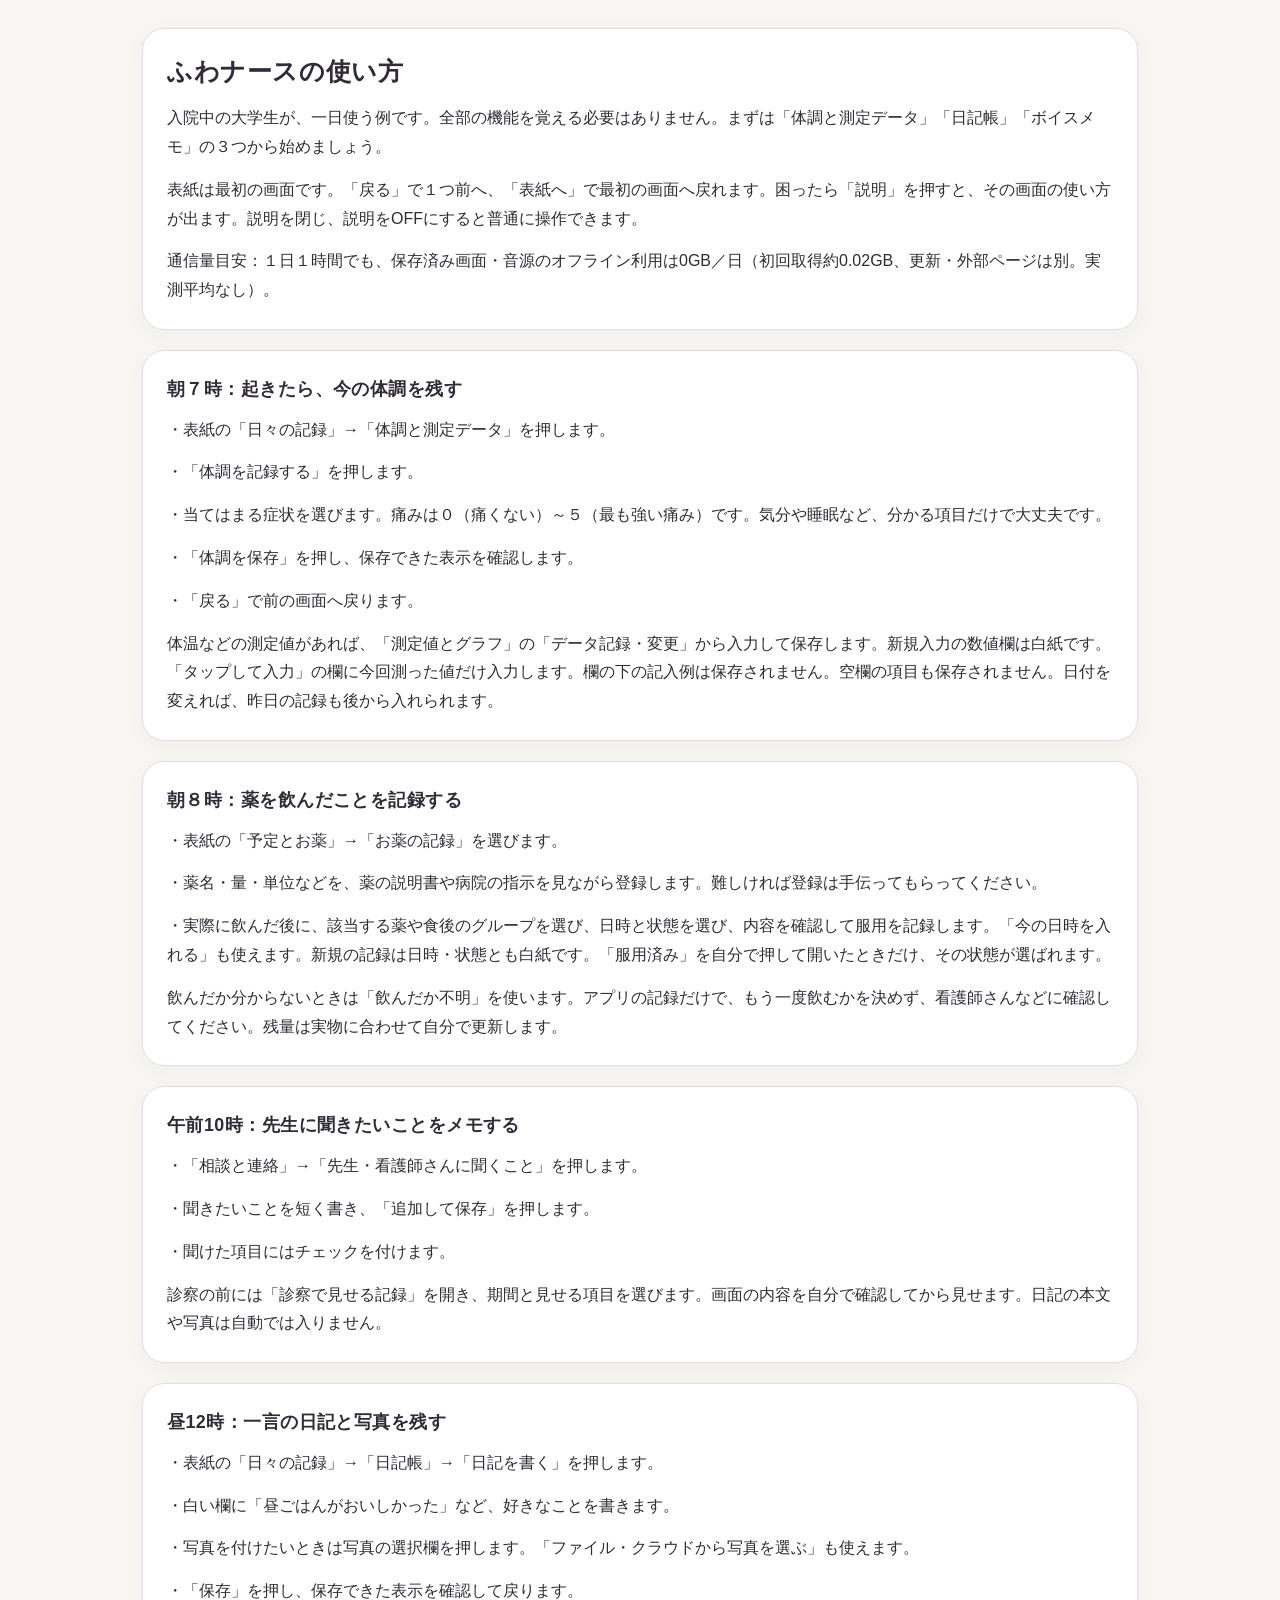
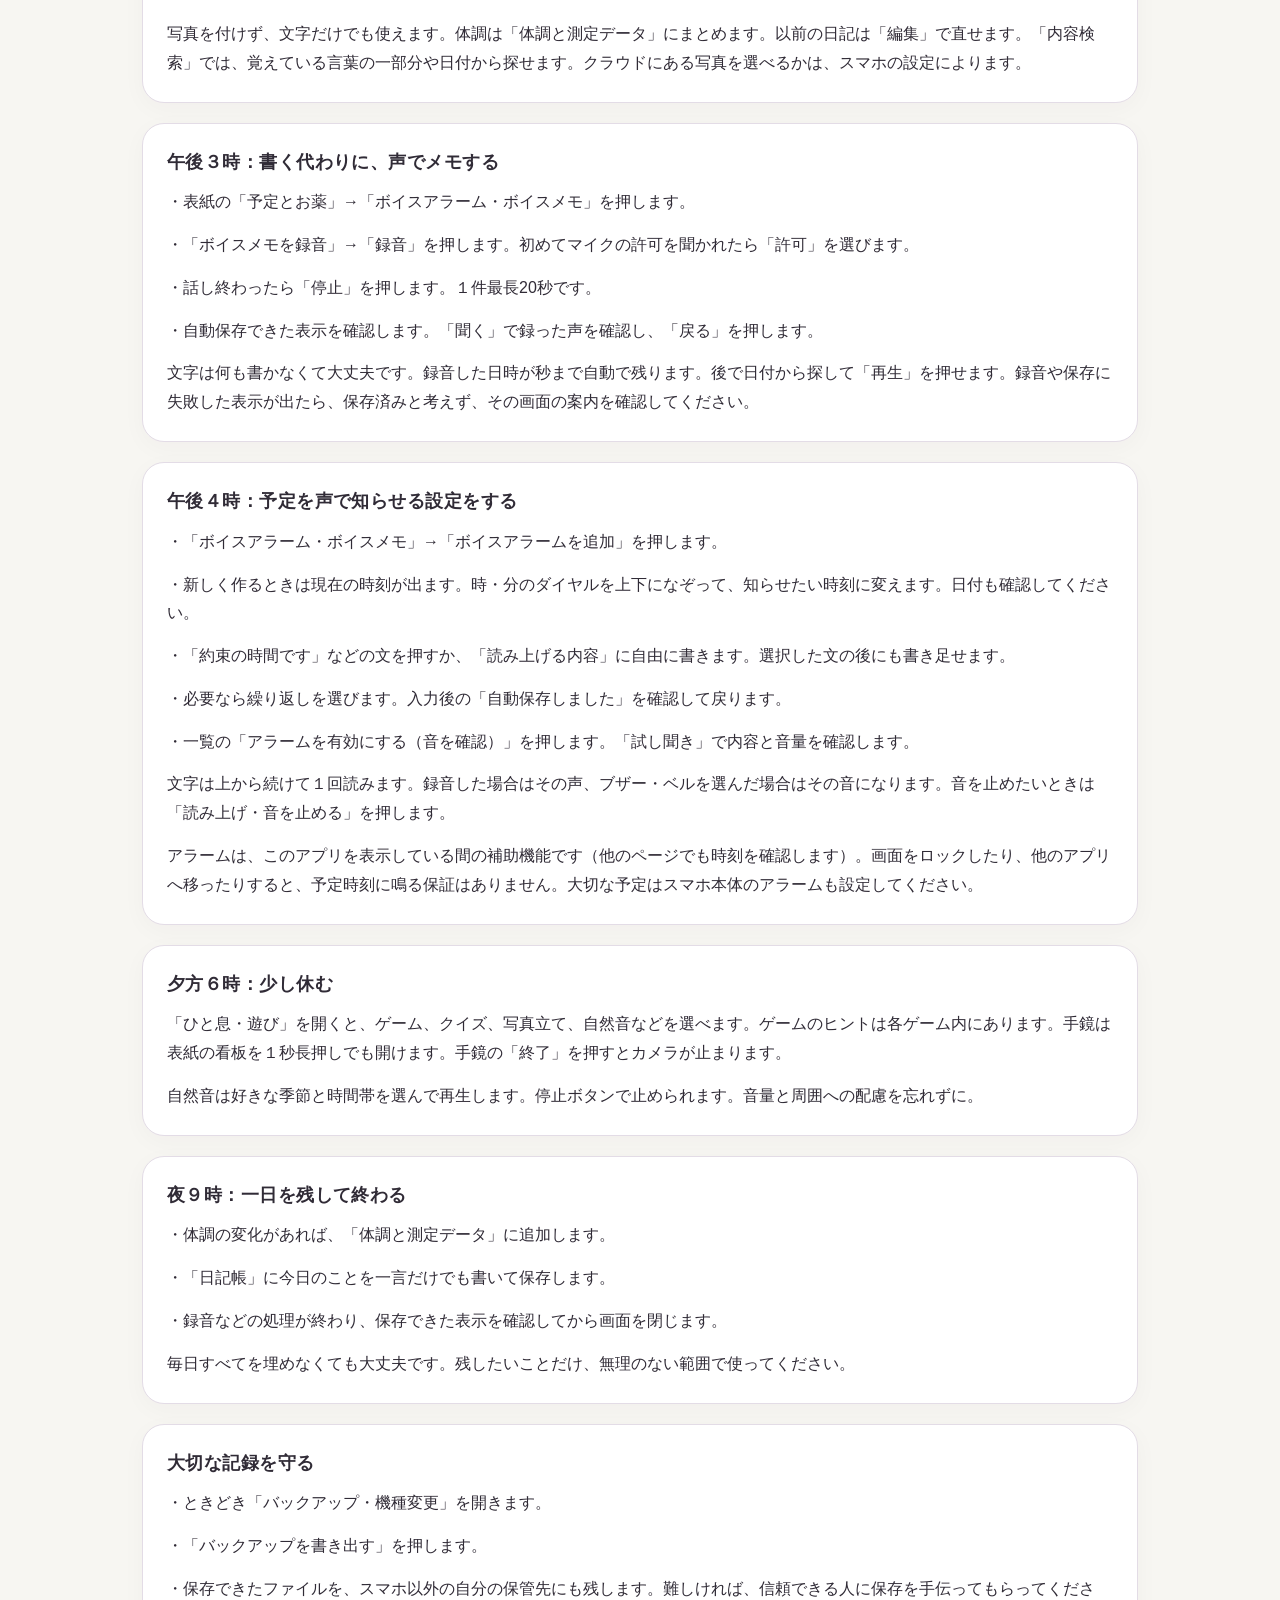
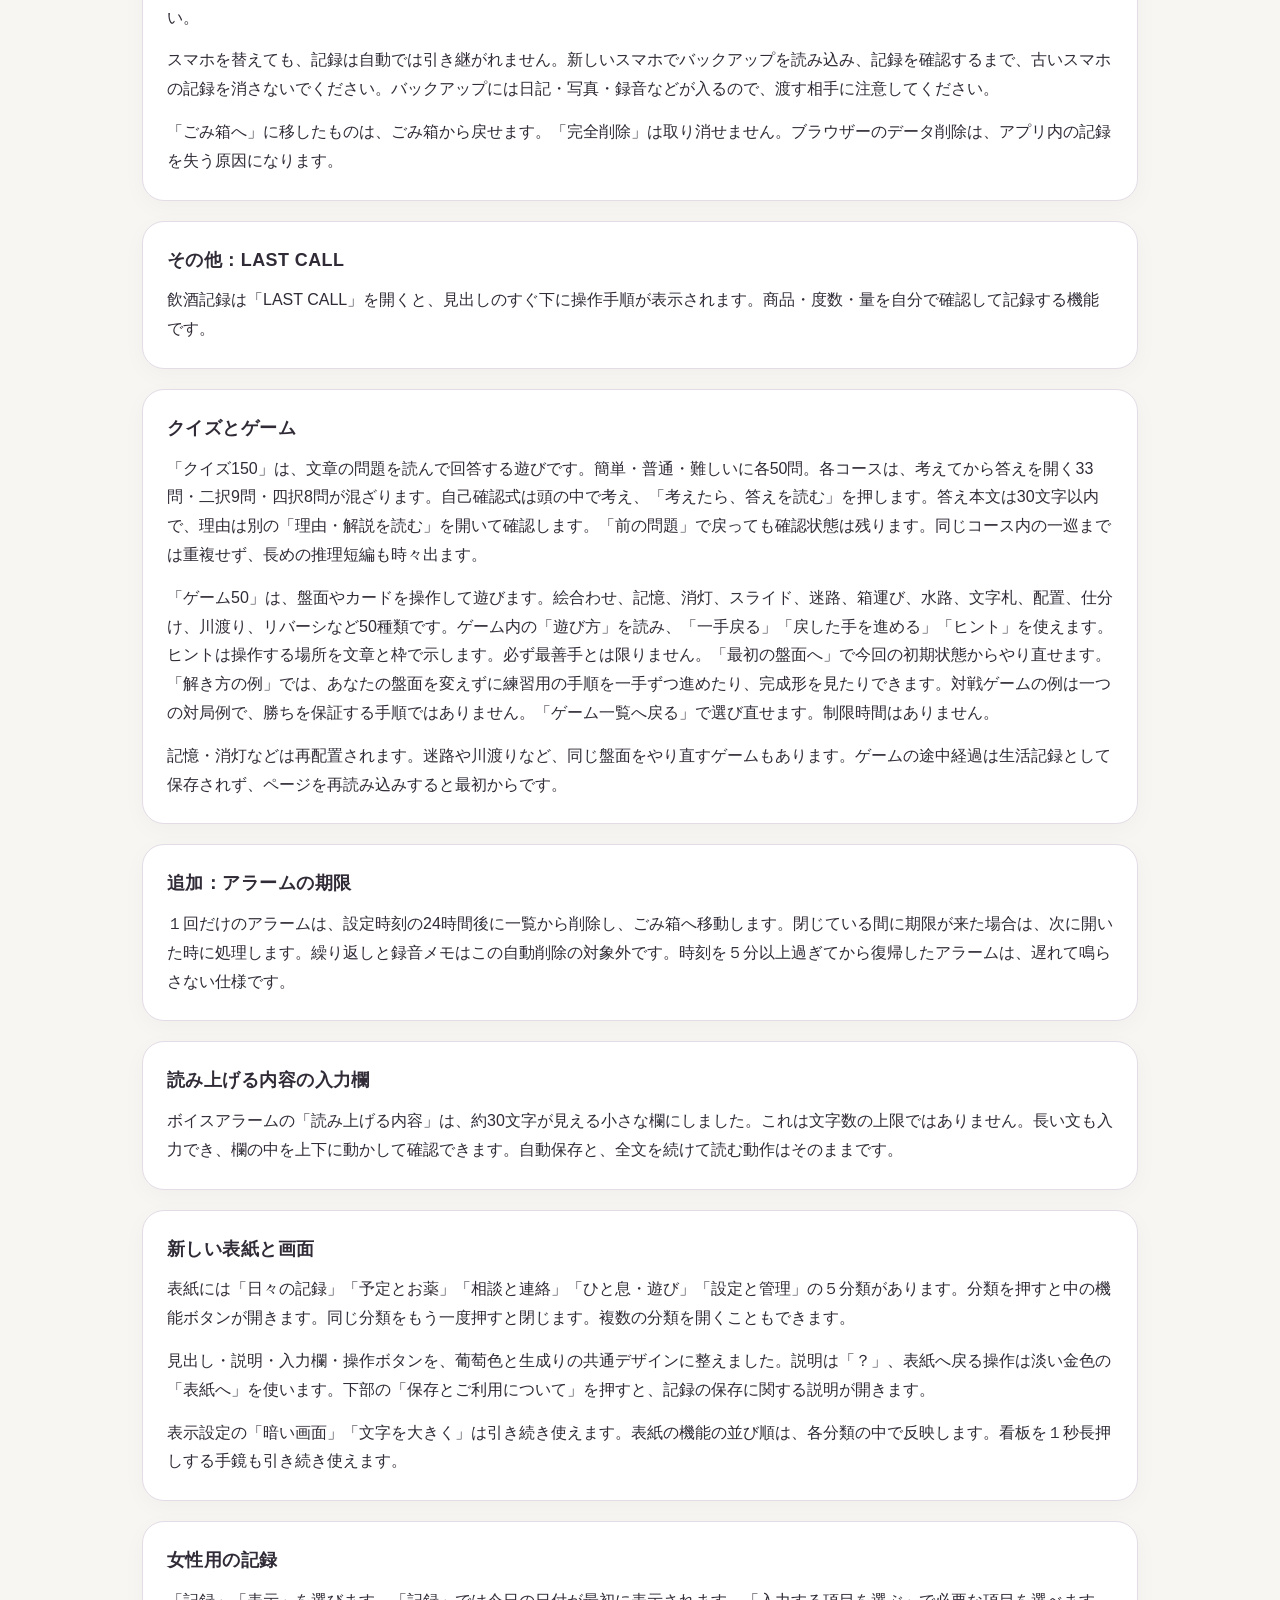
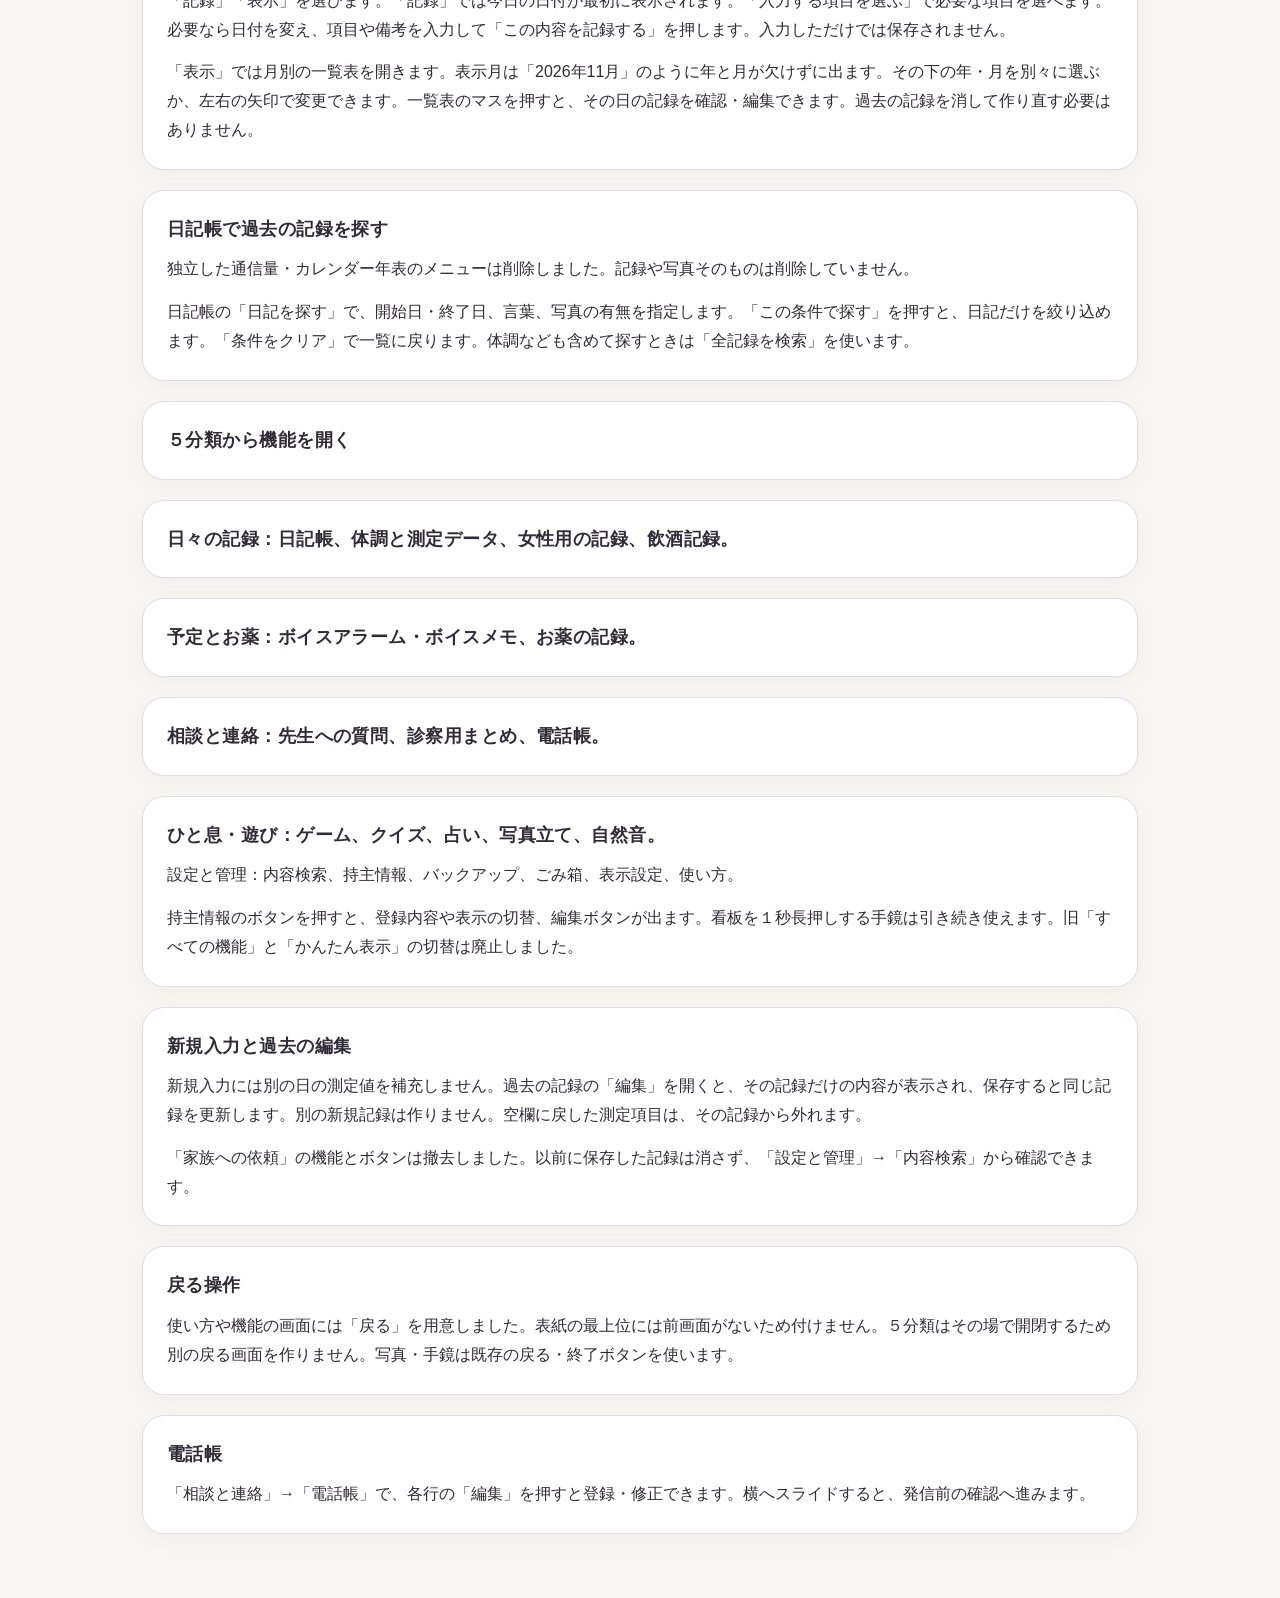
==== commit fbac3a03: "Add files via upload" ====
--- a/FUWA_GUIDE.html
+++ b/FUWA_GUIDE.html
@@ -1,12 +1,25 @@
-<!doctype html><html lang="ja"><meta charset="utf-8"><meta name="viewport" content="width=device-width,initial-scale=1"><title>ふわナースの使い方 ver1.17</title><link rel="stylesheet" href="app-v1.17.css"><main class="guide110"><section class="guide-intro110"><h1>ふわナースの使い方</h1><p>入院中の大学生が、一日使う例です。全部の機能を覚える必要はありません。まずは「体調と測定データ」「日記帳」「ボイスメモ」の３つから始めましょう。</p><p><strong>表紙</strong>は最初の画面です。「戻る」で１つ前へ、「表紙へ」で最初の画面へ戻れます。困ったら「説明」を押すと、その画面の使い方が出ます。説明を閉じ、説明をOFFにすると普通に操作できます。</p><p class="muted">通信量目安：１日１時間でも、保存済み画面・音源のオフライン利用は0GB／日（初回取得約0.02GB、更新・外部ページは別。実測平均なし）。</p></section>
-<section class="card"><h2>朝７時：起きたら、今の体調を残す</h2><ol><li>表紙の「体調と測定データ」を押します。</li><li>「体調を記録する」を押します。</li><li>当てはまる症状を選びます。痛みは０（痛くない）～５（最も強い痛み）です。気分や睡眠など、分かる項目だけで大丈夫です。</li><li>「体調を保存」を押し、保存できた表示を確認します。</li><li>「戻る」で前の画面へ戻ります。</li></ol><p>体温などの測定値があれば、「測定値とグラフ」の「データ記録・変更」から入力して保存します。薄い数字は前回の値です。今回の値を確認し、保存する項目にチェックを付けます。日付を変えれば、昨日の記録も後から入れられます。</p></section>
-<section class="card"><h2>朝８時：薬を飲んだことを記録する</h2><ol><li>表紙の「すべての機能を開く」から「お薬の記録」を選びます。</li><li>薬名・量・単位などを、薬の説明書や病院の指示を見ながら登録します。難しければ登録は手伝ってもらってください。</li><li>実際に飲んだ後に、該当する薬や食後のグループを選び、内容を確認して服用を記録します。</li></ol><p>飲んだか分からないときは「飲んだか不明」を使います。アプリの記録だけで、もう一度飲むかを決めず、看護師さんなどに確認してください。残量は実物に合わせて自分で更新します。</p></section>
-<section class="card"><h2>午前10時：先生に聞きたいことをメモする</h2><ol><li>「すべての機能を開く」から「先生・看護師さんに聞くこと」を押します。</li><li>聞きたいことを短く書き、「追加して保存」を押します。</li><li>聞けた項目にはチェックを付けます。</li></ol><p>診察の前には「診察で見せる記録」を開き、期間と見せる項目を選びます。画面の内容を自分で確認してから見せます。日記の本文や写真は自動では入りません。</p></section>
-<section class="card"><h2>昼12時：一言の日記と写真を残す</h2><ol><li>表紙の「日記帳」→「日記を書く」を押します。</li><li>白い欄に「昼ごはんがおいしかった」など、好きなことを書きます。</li><li>写真を付けたいときは写真の選択欄を押します。「ファイル・クラウドから写真を選ぶ」も使えます。</li><li>「保存」を押し、保存できた表示を確認して戻ります。</li></ol><p>写真を付けず、文字だけでも使えます。体調は「体調と測定データ」にまとめます。以前の日記は「編集」で直せます。「内容検索」では、覚えている言葉の一部分や日付から探せます。クラウドにある写真を選べるかは、スマホの設定によります。</p></section>
-<section class="card"><h2>午後３時：書く代わりに、声でメモする</h2><ol><li>表紙の「ボイスアラーム・ボイスメモ」を押します。</li><li>「ボイスメモを録音」→「録音」を押します。初めてマイクの許可を聞かれたら「許可」を選びます。</li><li>話し終わったら「停止」を押します。１件最長20秒です。</li><li>自動保存できた表示を確認します。「聞く」で録った声を確認し、「戻る」を押します。</li></ol><p>文字は何も書かなくて大丈夫です。録音した日時が秒まで自動で残ります。後で日付から探して「再生」を押せます。録音や保存に失敗した表示が出たら、保存済みと考えず、その画面の案内を確認してください。</p></section>
-<section class="card"><h2>午後４時：予定を声で知らせる設定をする</h2><ol><li>「ボイスアラーム・ボイスメモ」→「ボイスアラームを追加」を押します。</li><li>新しく作るときは現在の時刻が出ます。時・分のダイヤルを上下になぞって、知らせたい時刻に変えます。日付も確認してください。</li><li>「約束の時間です」などの文を押すか、「読み上げる内容」に自由に書きます。選択した文の後にも書き足せます。</li><li>必要なら繰り返しを選びます。入力後の「自動保存しました」を確認して戻ります。</li><li>一覧の「アラームを有効にする（音を確認）」を押します。「試し聞き」で内容と音量を確認します。</li></ol><p>文字は上から続けて１回読みます。録音した場合はその声、ブザー・ベルを選んだ場合はその音になります。音を止めたいときは「読み上げ・音を止める」を押します。</p><p><strong>アラームは、このアプリを表示している間の補助機能です（他のページでも時刻を確認します）。</strong>画面をロックしたり、他のアプリへ移ったりすると、予定時刻に鳴る保証はありません。大切な予定はスマホ本体のアラームも設定してください。</p></section>
+<!doctype html><html lang="ja"><meta charset="utf-8"><meta name="viewport" content="width=device-width,initial-scale=1"><title>ふわナースの使い方</title><link rel="stylesheet" href="app-v1.18.css"><body><main><section class="card"><h1>ふわナースの使い方</h1><p>入院中の大学生が、一日使う例です。全部の機能を覚える必要はありません。まずは「体調と測定データ」「日記帳」「ボイスメモ」の３つから始めましょう。</p><p>表紙は最初の画面です。「戻る」で１つ前へ、「表紙へ」で最初の画面へ戻れます。困ったら「説明」を押すと、その画面の使い方が出ます。説明を閉じ、説明をOFFにすると普通に操作できます。</p><p>通信量目安：１日１時間でも、保存済み画面・音源のオフライン利用は0GB／日（初回取得約0.02GB、更新・外部ページは別。実測平均なし）。</p></section>
+<section class="card"><h2>朝７時：起きたら、今の体調を残す</h2><p>・表紙の「日々の記録」→「体調と測定データ」を押します。</p><p>・「体調を記録する」を押します。</p><p>・当てはまる症状を選びます。痛みは０（痛くない）～５（最も強い痛み）です。気分や睡眠など、分かる項目だけで大丈夫です。</p><p>・「体調を保存」を押し、保存できた表示を確認します。</p><p>・「戻る」で前の画面へ戻ります。</p><p>体温などの測定値があれば、「測定値とグラフ」の「データ記録・変更」から入力して保存します。新規入力の数値欄は白紙です。「タップして入力」の欄に今回測った値だけ入力します。欄の下の記入例は保存されません。空欄の項目も保存されません。日付を変えれば、昨日の記録も後から入れられます。</p></section>
+<section class="card"><h2>朝８時：薬を飲んだことを記録する</h2><p>・表紙の「予定とお薬」→「お薬の記録」を選びます。</p><p>・薬名・量・単位などを、薬の説明書や病院の指示を見ながら登録します。難しければ登録は手伝ってもらってください。</p><p>・実際に飲んだ後に、該当する薬や食後のグループを選び、日時と状態を選び、内容を確認して服用を記録します。「今の日時を入れる」も使えます。新規の記録は日時・状態とも白紙です。「服用済み」を自分で押して開いたときだけ、その状態が選ばれます。</p><p>飲んだか分からないときは「飲んだか不明」を使います。アプリの記録だけで、もう一度飲むかを決めず、看護師さんなどに確認してください。残量は実物に合わせて自分で更新します。</p></section>
+<section class="card"><h2>午前10時：先生に聞きたいことをメモする</h2><p>・「相談と連絡」→「先生・看護師さんに聞くこと」を押します。</p><p>・聞きたいことを短く書き、「追加して保存」を押します。</p><p>・聞けた項目にはチェックを付けます。</p><p>診察の前には「診察で見せる記録」を開き、期間と見せる項目を選びます。画面の内容を自分で確認してから見せます。日記の本文や写真は自動では入りません。</p></section>
+<section class="card"><h2>昼12時：一言の日記と写真を残す</h2><p>・表紙の「日々の記録」→「日記帳」→「日記を書く」を押します。</p><p>・白い欄に「昼ごはんがおいしかった」など、好きなことを書きます。</p><p>・写真を付けたいときは写真の選択欄を押します。「ファイル・クラウドから写真を選ぶ」も使えます。</p><p>・「保存」を押し、保存できた表示を確認して戻ります。</p><p>写真を付けず、文字だけでも使えます。体調は「体調と測定データ」にまとめます。以前の日記は「編集」で直せます。「内容検索」では、覚えている言葉の一部分や日付から探せます。クラウドにある写真を選べるかは、スマホの設定によります。</p></section>
+<section class="card"><h2>午後３時：書く代わりに、声でメモする</h2><p>・表紙の「予定とお薬」→「ボイスアラーム・ボイスメモ」を押します。</p><p>・「ボイスメモを録音」→「録音」を押します。初めてマイクの許可を聞かれたら「許可」を選びます。</p><p>・話し終わったら「停止」を押します。１件最長20秒です。</p><p>・自動保存できた表示を確認します。「聞く」で録った声を確認し、「戻る」を押します。</p><p>文字は何も書かなくて大丈夫です。録音した日時が秒まで自動で残ります。後で日付から探して「再生」を押せます。録音や保存に失敗した表示が出たら、保存済みと考えず、その画面の案内を確認してください。</p></section>
+<section class="card"><h2>午後４時：予定を声で知らせる設定をする</h2><p>・「ボイスアラーム・ボイスメモ」→「ボイスアラームを追加」を押します。</p><p>・新しく作るときは現在の時刻が出ます。時・分のダイヤルを上下になぞって、知らせたい時刻に変えます。日付も確認してください。</p><p>・「約束の時間です」などの文を押すか、「読み上げる内容」に自由に書きます。選択した文の後にも書き足せます。</p><p>・必要なら繰り返しを選びます。入力後の「自動保存しました」を確認して戻ります。</p><p>・一覧の「アラームを有効にする（音を確認）」を押します。「試し聞き」で内容と音量を確認します。</p><p>文字は上から続けて１回読みます。録音した場合はその声、ブザー・ベルを選んだ場合はその音になります。音を止めたいときは「読み上げ・音を止める」を押します。</p><p>アラームは、このアプリを表示している間の補助機能です（他のページでも時刻を確認します）。画面をロックしたり、他のアプリへ移ったりすると、予定時刻に鳴る保証はありません。大切な予定はスマホ本体のアラームも設定してください。</p></section>
 <section class="card"><h2>夕方６時：少し休む</h2><p>「ひと息・遊び」を開くと、ゲーム、クイズ、写真立て、自然音などを選べます。ゲームのヒントは各ゲーム内にあります。手鏡は表紙の看板を１秒長押しでも開けます。手鏡の「終了」を押すとカメラが止まります。</p><p>自然音は好きな季節と時間帯を選んで再生します。停止ボタンで止められます。音量と周囲への配慮を忘れずに。</p></section>
-<section class="card"><h2>夜９時：一日を残して終わる</h2><ol><li>体調の変化があれば、「体調と測定データ」に追加します。</li><li>「日記帳」に今日のことを一言だけでも書いて保存します。</li><li>録音などの処理が終わり、保存できた表示を確認してから画面を閉じます。</li></ol><p>毎日すべてを埋めなくても大丈夫です。残したいことだけ、無理のない範囲で使ってください。</p></section>
-<section class="card"><h2>大切な記録を守る</h2><ol><li>ときどき「バックアップ・機種変更」を開きます。</li><li>「バックアップを書き出す」を押します。</li><li>保存できたファイルを、スマホ以外の自分の保管先にも残します。難しければ、信頼できる人に保存を手伝ってもらってください。</li></ol><p>スマホを替えても、記録は自動では引き継がれません。新しいスマホでバックアップを読み込み、記録を確認するまで、古いスマホの記録を消さないでください。バックアップには日記・写真・録音などが入るので、渡す相手に注意してください。</p><p>「ごみ箱へ」に移したものは、ごみ箱から戻せます。「完全削除」は取り消せません。ブラウザーのデータ削除は、アプリ内の記録を失う原因になります。</p></section>
+<section class="card"><h2>夜９時：一日を残して終わる</h2><p>・体調の変化があれば、「体調と測定データ」に追加します。</p><p>・「日記帳」に今日のことを一言だけでも書いて保存します。</p><p>・録音などの処理が終わり、保存できた表示を確認してから画面を閉じます。</p><p>毎日すべてを埋めなくても大丈夫です。残したいことだけ、無理のない範囲で使ってください。</p></section>
+<section class="card"><h2>大切な記録を守る</h2><p>・ときどき「バックアップ・機種変更」を開きます。</p><p>・「バックアップを書き出す」を押します。</p><p>・保存できたファイルを、スマホ以外の自分の保管先にも残します。難しければ、信頼できる人に保存を手伝ってもらってください。</p><p>スマホを替えても、記録は自動では引き継がれません。新しいスマホでバックアップを読み込み、記録を確認するまで、古いスマホの記録を消さないでください。バックアップには日記・写真・録音などが入るので、渡す相手に注意してください。</p><p>「ごみ箱へ」に移したものは、ごみ箱から戻せます。「完全削除」は取り消せません。ブラウザーのデータ削除は、アプリ内の記録を失う原因になります。</p></section>
 <section class="card"><h2>その他：LAST CALL</h2><p>飲酒記録は「LAST CALL」を開くと、見出しのすぐ下に操作手順が表示されます。商品・度数・量を自分で確認して記録する機能です。</p></section>
-<section class="card"><h2>クイズとゲーム</h2><p>「クイズ150」は、文章の問題を読んで回答する遊びです。簡単・普通・難しいに各50問。答えは言葉で選び、答えた後に理由を読めます。同じコース内の一巡までは重複せず、長めの推理短編も時々出ます。</p><p>「ゲーム50」は、盤面やカードを操作して遊びます。絵合わせ、記憶、消灯、スライド、迷路、箱運び、水路、文字札、配置、仕分け、川渡り、リバーシなど50種類です。ゲーム内の「遊び方」を読み、一手戻る・もう一勝負・ヒントを使えます。制限時間はありません。</p><p>記憶・消灯などは再配置されます。迷路や川渡りなど、同じ盤面をやり直すゲームもあります。ゲームの途中経過は生活記録として保存されず、ページを再読み込みすると最初からです。</p><h2>追加：アラームの期限</h2><p>１回だけのアラームは、設定時刻の24時間後に一覧から削除し、ごみ箱へ移動します。閉じている間に期限が来た場合は、次に開いた時に処理します。繰り返しと録音メモはこの自動削除の対象外です。時刻を５分以上過ぎてから復帰したアラームは、遅れて鳴らさない仕様です。</p></section><section class="card"><h2>読み上げる内容の入力欄</h2><p>ボイスアラームの「読み上げる内容」は、約30文字が見える小さな欄にしました。これは文字数の上限ではありません。長い文も入力でき、欄の中を上下に動かして確認できます。自動保存と、全文を続けて読む動作はそのままです。</p></section><section class="card"><h2>新しい表紙と画面</h2><p>表紙には「日々の記録」「予定とお薬」「相談と連絡」「ひと息・遊び」「設定と管理」の５分類があります。分類を押すと中の機能ボタンが開きます。同じ分類をもう一度押すと閉じます。複数の分類を開くこともできます。</p><p>見出し・説明・入力欄・操作ボタンを、葡萄色と生成りの共通デザインに整えました。説明は「？」、表紙へ戻る操作は淡い金色の「表紙へ」を使います。下部の「保存とご利用について」を押すと、記録の保存に関する説明が開きます。</p><p>表示設定の「暗い画面」「文字を大きく」は引き続き使えます。表紙の機能の並び順は、各分類の中で反映します。看板を１秒長押しする手鏡も引き続き使えます。</p></section><section class="card"><h2>女性用の記録</h2><p>「記録」「表示」を選びます。「記録」では今日の日付が最初に表示されます。必要なら日付を変え、項目や備考を入力して「この内容を記録する」を押します。入力しただけでは保存されません。</p><p>「表示」では月別の一覧表を開きます。表示月は「2026年11月」のように年と月が欠けずに出ます。その下の年・月を別々に選ぶか、左右の矢印で変更できます。一覧表のマスを押すと、その日の記録を確認・編集できます。過去の記録を消して作り直す必要はありません。</p></section><section class="card"><h2>日記帳で過去の記録を探す</h2><p>独立した通信量・カレンダー年表のメニューは削除しました。記録や写真そのものは削除していません。</p><p>日記帳の「日記を探す」で、開始日・終了日、言葉、写真の有無を指定します。「この条件で探す」を押すと、日記だけを絞り込めます。「条件をクリア」で一覧に戻ります。体調なども含めて探すときは「全記録を検索」を使います。</p></section><section class="card"><h2>５分類から機能を開く</h2><p>日々の記録：日記帳、体調と測定データ、女性用の記録、飲酒記録。</p><p>予定とお薬：ボイスアラーム・ボイスメモ、お薬の記録。</p><p>相談と連絡：先生への質問、家族への依頼、診察用まとめ、電話帳。</p><p>ひと息・遊び：ゲーム、クイズ、占い、写真立て、自然音。</p><p>設定と管理：内容検索、持主情報、バックアップ、ごみ箱、表示設定、使い方。</p><p>持主情報のボタンを押すと、登録内容や表示の切替、編集ボタンが出ます。看板を１秒長押しする手鏡は引き続き使えます。旧「すべての機能」と「かんたん表示」の切替は廃止しました。</p></section></main></html>+<section class="card"><h2>クイズとゲーム</h2><p>「クイズ150」は、文章の問題を読んで回答する遊びです。簡単・普通・難しいに各50問。各コースは、考えてから答えを開く33問・二択9問・四択8問が混ざります。自己確認式は頭の中で考え、「考えたら、答えを読む」を押します。答え本文は30文字以内で、理由は別の「理由・解説を読む」を開いて確認します。「前の問題」で戻っても確認状態は残ります。同じコース内の一巡までは重複せず、長めの推理短編も時々出ます。</p><p>「ゲーム50」は、盤面やカードを操作して遊びます。絵合わせ、記憶、消灯、スライド、迷路、箱運び、水路、文字札、配置、仕分け、川渡り、リバーシなど50種類です。ゲーム内の「遊び方」を読み、「一手戻る」「戻した手を進める」「ヒント」を使えます。ヒントは操作する場所を文章と枠で示します。必ず最善手とは限りません。「最初の盤面へ」で今回の初期状態からやり直せます。「解き方の例」では、あなたの盤面を変えずに練習用の手順を一手ずつ進めたり、完成形を見たりできます。対戦ゲームの例は一つの対局例で、勝ちを保証する手順ではありません。「ゲーム一覧へ戻る」で選び直せます。制限時間はありません。</p><p>記憶・消灯などは再配置されます。迷路や川渡りなど、同じ盤面をやり直すゲームもあります。ゲームの途中経過は生活記録として保存されず、ページを再読み込みすると最初からです。</p></section>
+<section class="card"><h2>追加：アラームの期限</h2><p>１回だけのアラームは、設定時刻の24時間後に一覧から削除し、ごみ箱へ移動します。閉じている間に期限が来た場合は、次に開いた時に処理します。繰り返しと録音メモはこの自動削除の対象外です。時刻を５分以上過ぎてから復帰したアラームは、遅れて鳴らさない仕様です。</p></section>
+<section class="card"><h2>読み上げる内容の入力欄</h2><p>ボイスアラームの「読み上げる内容」は、約30文字が見える小さな欄にしました。これは文字数の上限ではありません。長い文も入力でき、欄の中を上下に動かして確認できます。自動保存と、全文を続けて読む動作はそのままです。</p></section>
+<section class="card"><h2>新しい表紙と画面</h2><p>表紙には「日々の記録」「予定とお薬」「相談と連絡」「ひと息・遊び」「設定と管理」の５分類があります。分類を押すと中の機能ボタンが開きます。同じ分類をもう一度押すと閉じます。複数の分類を開くこともできます。</p><p>見出し・説明・入力欄・操作ボタンを、葡萄色と生成りの共通デザインに整えました。説明は「？」、表紙へ戻る操作は淡い金色の「表紙へ」を使います。下部の「保存とご利用について」を押すと、記録の保存に関する説明が開きます。</p><p>表示設定の「暗い画面」「文字を大きく」は引き続き使えます。表紙の機能の並び順は、各分類の中で反映します。看板を１秒長押しする手鏡も引き続き使えます。</p></section>
+<section class="card"><h2>女性用の記録</h2><p>「記録」「表示」を選びます。「記録」では今日の日付が最初に表示されます。「入力する項目を選ぶ」で必要な項目を選べます。必要なら日付を変え、項目や備考を入力して「この内容を記録する」を押します。入力しただけでは保存されません。</p><p>「表示」では月別の一覧表を開きます。表示月は「2026年11月」のように年と月が欠けずに出ます。その下の年・月を別々に選ぶか、左右の矢印で変更できます。一覧表のマスを押すと、その日の記録を確認・編集できます。過去の記録を消して作り直す必要はありません。</p></section>
+<section class="card"><h2>日記帳で過去の記録を探す</h2><p>独立した通信量・カレンダー年表のメニューは削除しました。記録や写真そのものは削除していません。</p><p>日記帳の「日記を探す」で、開始日・終了日、言葉、写真の有無を指定します。「この条件で探す」を押すと、日記だけを絞り込めます。「条件をクリア」で一覧に戻ります。体調なども含めて探すときは「全記録を検索」を使います。</p></section>
+<section class="card"><h2>５分類から機能を開く</h2></section>
+<section class="card"><h2>日々の記録：日記帳、体調と測定データ、女性用の記録、飲酒記録。</h2></section>
+<section class="card"><h2>予定とお薬：ボイスアラーム・ボイスメモ、お薬の記録。</h2></section>
+<section class="card"><h2>相談と連絡：先生への質問、診察用まとめ、電話帳。</h2></section>
+<section class="card"><h2>ひと息・遊び：ゲーム、クイズ、占い、写真立て、自然音。</h2><p>設定と管理：内容検索、持主情報、バックアップ、ごみ箱、表示設定、使い方。</p><p>持主情報のボタンを押すと、登録内容や表示の切替、編集ボタンが出ます。看板を１秒長押しする手鏡は引き続き使えます。旧「すべての機能」と「かんたん表示」の切替は廃止しました。</p></section>
+<section class="card"><h2>新規入力と過去の編集</h2><p>新規入力には別の日の測定値を補充しません。過去の記録の「編集」を開くと、その記録だけの内容が表示され、保存すると同じ記録を更新します。別の新規記録は作りません。空欄に戻した測定項目は、その記録から外れます。</p><p>「家族への依頼」の機能とボタンは撤去しました。以前に保存した記録は消さず、「設定と管理」→「内容検索」から確認できます。</p></section>
+<section class="card"><h2>戻る操作</h2><p>使い方や機能の画面には「戻る」を用意しました。表紙の最上位には前画面がないため付けません。５分類はその場で開閉するため別の戻る画面を作りません。写真・手鏡は既存の戻る・終了ボタンを使います。</p></section>
+<section class="card"><h2>電話帳</h2><p>「相談と連絡」→「電話帳」で、各行の「編集」を押すと登録・修正できます。横へスライドすると、発信前の確認へ進みます。</p></section></main></body></html>
--- a/app-v1.18.css
+++ b/app-v1.18.css
@@ -0,0 +1,297 @@
+
+:root{--bg:#fff8f3;--panel:#ffffffd9;--ink:#4c302e;--muted:#826b65;--accent:#b84d66;--line:#e5cbb7;--shadow:0 5px 18px #76413b12;--scale:1}*{box-sizing:border-box}body{margin:0;background:radial-gradient(ellipse at top,#f4d9df,transparent 65%),var(--bg);color:var(--ink);font:calc(16px * var(--scale))/1.65 system-ui,-apple-system,sans-serif}body.dark{--bg:#211b21;--panel:#332b34;--ink:#fff0e7;--muted:#cab6b3;--line:#65505b;--accent:#ef9eb1}button,input,select,textarea{font:inherit;color:inherit}button,a,select{touch-action:manipulation}button{cursor:pointer;background:var(--panel);border:1px solid var(--line);border-radius:16px;padding:12px 16px;min-height:48px}button:hover{border-color:var(--accent)}button:disabled{opacity:.45;cursor:default}button.primary{background:var(--accent);color:white;border-color:var(--accent)}button.danger{color:#b52c3e}input,select,textarea{width:100%;background:var(--bg);border:1px solid var(--line);border-radius:12px;padding:11px;margin:5px 0 12px}textarea{min-height:140px;resize:vertical}label{display:block}small,.muted{color:var(--muted)}h1,h2,h3,p{margin:0 0 12px}h1{font:700 1.65em/1.4 Georgia,serif}h2{font-size:1.2em;margin-top:20px}h3{font-size:1.05em}main{max-width:860px;margin:auto;padding:16px 16px 80px}header{position:sticky;top:0;z-index:20;background:var(--bg);border-bottom:1px solid var(--line);padding:9px 15px;display:flex;gap:8px;align-items:center;justify-content:space-between}header button{padding:7px 12px;min-height:42px}header .nostack>*{flex:0 0 auto}header select{width:105px;margin:0;padding:7px;max-width:125px}.row{display:flex;align-items:center;gap:10px;flex-wrap:wrap}.row>*{flex:1}.grid{display:grid;grid-template-columns:repeat(2,minmax(0,1fr));gap:12px}.card{background:var(--panel);border:1px solid var(--line);border-radius:22px;box-shadow:var(--shadow);padding:19px;margin-bottom:15px}.tile{display:flex;gap:12px;align-items:center;text-align:left;min-height:108px;box-shadow:var(--shadow);width:100%;padding:17px}.tile .icon{font-size:30px;flex:0 0 40px}.tile strong{display:block;font-size:1.08em}.tile small{display:block;font-size:.78em;margin-top:4px}.hero{background:linear-gradient(110deg,#ffefdf,var(--panel));border-color:#cda56e}.brand{text-align:center;padding:8px 0 15px}.brand img{width:100%;max-height:245px;object-fit:contain;border-radius:25px;user-select:none;-webkit-touch-callout:none}.chip{display:inline-block;padding:5px 12px;border-radius:20px;background:#b84d6614;font-size:.85em}.choice{display:flex;flex-wrap:wrap;gap:7px;margin-bottom:13px}.choice button{padding:9px 13px}.choice .selected{background:var(--accent);color:white}.photo-grid{display:grid;grid-template-columns:repeat(3,1fr);gap:9px}.photo-grid img{width:100%;height:120px;object-fit:cover;border-radius:12px}.avatar{width:92px;height:92px;border-radius:50%;object-fit:cover;background:#e8dada}.entry{border-bottom:1px solid var(--line);padding:16px 0}.entry:last-child{border:0}.entry .body{white-space:pre-wrap;overflow-wrap:anywhere}.entry img{cursor:zoom-in}.dial{display:flex;align-items:center;gap:8px;margin-bottom:13px}.dial select{margin:0;max-width:190px}.dial button{padding:8px 17px;font-size:1.3em}.dial .check{width:auto;margin:0}.tabs{display:flex;overflow:auto;gap:7px;margin-bottom:14px}.tabs button{white-space:nowrap}.slider{position:relative;background:linear-gradient(100deg,var(--panel),#bddde733);border:1px solid var(--line);border-radius:40px;height:82px;margin-bottom:12px;overflow:hidden;touch-action:pan-y}.slider .track{position:absolute;left:20px;right:25px;top:35px;height:12px;background:#a8cbee;border-radius:15px}.slider .handle{position:absolute;left:5px;top:5px;height:70px;width:70%;border-radius:35px;background:var(--panel);border:2px solid #abcce3;padding:9px 20px;z-index:2;line-height:1.35;user-select:none;-webkit-touch-callout:none;overflow:hidden}.slider .handle strong,.slider .handle small{display:block;overflow:hidden;text-overflow:ellipsis;white-space:nowrap}.slider .end{position:absolute;right:14px;top:19px;font-size:28px}.overlay{position:fixed;inset:0;z-index:80;background:var(--bg);padding:20px;overflow:auto;display:flex;flex-direction:column;align-items:stretch}.overlay .inner{max-width:760px;width:100%;margin:auto}.overlay video{position:absolute;inset:0;width:100%;height:100%;object-fit:contain;transform:scaleX(-1);background:#000}.overlay.frame{background:#090909;color:white;padding:0;touch-action:pan-y}.overlay.frame img{width:100%;height:100%;object-fit:contain;min-height:0;flex:1}.frame .controls{position:absolute;top:14px;left:14px;right:14px;z-index:2;display:flex;gap:10px}.frame .controls button{background:#222b;color:white;border-color:#aaa5}.mirror-note{position:absolute;bottom:20px;left:0;width:100%;text-align:center;color:white;text-shadow:0 1px 5px black;pointer-events:none}.toast{position:fixed;bottom:22px;left:50%;transform:translateX(-50%);z-index:150;background:#49332e;color:white;padding:12px 20px;border-radius:15px;max-width:92%;box-shadow:var(--shadow)}#helpBanner{background:#f3e1a7;color:#3a3025;padding:8px;text-align:center}dialog{border:1px solid var(--line);border-radius:22px;background:var(--bg);color:var(--ink);width:min(94vw,650px);max-height:92vh;padding:24px}dialog::backdrop{background:#24141a80}svg.chart{width:100%;height:auto;min-height:180px;overflow:visible}.legend{display:flex;gap:15px;font-size:.85em}.progress{position:fixed;top:0;left:0;height:4px;background:var(--accent);z-index:200;width:0}.game-board{font-size:1.1em;text-align:center;padding:18px;background:var(--bg);border-radius:18px;white-space:pre-wrap;overflow-wrap:anywhere}.answers{display:grid;gap:10px;margin-top:15px}.answers button{text-align:left}.success{color:#2b8065;font-weight:bold}.error{color:#b52c3e}.board{display:grid;gap:6px;max-width:360px;margin:15px auto}.board button{padding:6px;aspect-ratio:1;min-height:48px;font-size:1.2em}.calendar{display:grid;grid-template-columns:repeat(7,1fr);gap:5px}.calendar button{padding:4px;min-height:58px;border-radius:8px;font-size:.85em}.calendar img{width:100%;height:38px;object-fit:cover}.checkrow{display:flex;gap:10px;align-items:center}.checkrow input{width:auto;margin:0}.badge{font-size:.8em;border-radius:8px;padding:2px 7px;background:#ac627321}.notice{padding:12px;border-left:4px solid var(--accent);background:#b84d660b}.owner-field{padding:12px;border-bottom:1px solid var(--line);overflow-wrap:anywhere}.owner-field:last-child{border:0}a{color:var(--accent)}footer{text-align:center;margin-top:25px;font-size:.8em;color:var(--muted)}.help-page{font-size:1.12em}.help-page p{margin-bottom:20px}.help-page h1{margin:20px 0}.sr{position:absolute;clip:rect(0,0,0,0)}@media(max-width:520px){main{padding:12px 12px 70px}.tile{padding:12px;min-height:104px;gap:7px}.tile .icon{font-size:25px;flex-basis:28px}.tile strong{font-size:.94em}.grid{gap:9px}.card{padding:15px}.brand img{max-height:210px}h1{font-size:1.4em}.row.nostack>*{min-width:0}header{padding:7px}.slider .handle{width:72%}.photo-grid img{height:95px}}body.large{--scale:1.18}
+.help-on{background:#326e60!important;color:white!important;border-color:#326e60!important}#helpBtn{font-size:.76em;white-space:nowrap}.modal-tools{position:sticky;top:-24px;background:var(--bg);z-index:8;display:flex;gap:8px;justify-content:space-between;padding:8px 0}.modal-tools button{font-size:.85em;padding:8px 12px}.modal-tools .help-on{box-shadow:0 0 0 2px #326e6030}#modalHelpNotice{position:relative}.dial-roll{flex:1;text-align:center;font-size:1.8em;font-weight:700;line-height:1.8;background:linear-gradient(var(--bg),var(--panel),var(--bg));border:1px solid var(--line);border-radius:12px;cursor:ns-resize;touch-action:none;user-select:none;min-width:90px}.dial-roll:focus{outline:3px solid var(--accent)}.dial-list{font-size:.82em;margin:0 0 16px}.dial-list summary{cursor:pointer}.dial-list select{max-width:260px}.month-scroll{overflow:auto;max-height:72vh;margin-top:14px;isolation:isolate;border:1px solid var(--line);border-radius:12px}.month-table{border-collapse:separate;border-spacing:0;font-size:.8em;width:max-content;min-width:100%}.month-table th,.month-table td{border-right:1px solid var(--line);border-bottom:1px solid var(--line);text-align:center;min-width:38px;height:39px}.month-table th:first-child{position:sticky;left:0;background:var(--bg);z-index:2;width:150px;min-width:150px;max-width:150px;text-align:left;padding:8px;font-size:.88em}.month-table thead th{position:sticky;top:0;background:var(--bg);z-index:3}.month-table thead th:first-child{z-index:4}.month-table td button{border:0;background:transparent;border-radius:0;width:100%;height:100%;padding:3px;min-height:38px;font-size:1em;white-space:nowrap}.month-table .good{background:#3a9d7d12;color:#267b65}.month-table .mild{background:#dfa8371b;color:#896215}.month-table .strong{background:#c258751f;color:#a13b59}.month-table .aux{background:#758fb414}.month-table .numeric{color:var(--ink)}.fit-month{overflow:auto}.fit-month .month-table{table-layout:fixed;width:100%;font-size:clamp(6px,.9vw,11px)}.fit-month .month-table th,.fit-month .month-table td{min-width:0}.fit-month .month-table th:first-child{width:65px;min-width:65px;font-size:8px}.fit-month .month-table td button{font-size:inherit;padding:0;overflow:hidden;text-overflow:clip}.fit-month .month-table td.numeric button{font-size:.8em}.official-link{display:block;border:1px solid var(--line);border-radius:14px;padding:13px;text-decoration:none;background:var(--panel)}.official-link:focus{outline:2px solid var(--accent)}header strong{white-space:nowrap;font-size:.9em}header .nostack{gap:5px}header select{width:86px!important}@media(max-width:380px){#helpBtn{font-size:.65em;padding:6px}header strong{font-size:.8em}header select{width:72px!important}header button{padding:6px 9px}}
+
+/* Keep the existing palette and silhouettes; emphasize actionable outlines. */
+button:not(:disabled),a.official-link,summary{border:2px solid #b99a8c}button:disabled{border:1px solid var(--line);opacity:.48;cursor:default}.month-table td button:not(:disabled){border:2px solid #b99a8c70;border-radius:5px}.tile:not(:disabled){border-width:2px}.dial-roll{border-width:2px}
+#homeBtn,[data-action="goTop"]{background:#fff0a6!important;color:#58441a!important;border:2px solid #c4a652!important;box-shadow:0 2px 5px #92762a22;font-weight:750}#homeBtn:focus-visible,[data-action="goTop"]:focus-visible{outline:3px solid #806312;outline-offset:3px}
+header{flex-wrap:wrap;gap:6px}header strong{flex:1;text-align:center}#backBtn{font-size:.83em;padding:7px 10px}header>.row{margin-left:auto}header #homeBtn{padding:7px 12px}.help-nav{position:sticky;top:0;display:flex;justify-content:space-between;gap:8px;background:var(--bg);padding:8px 0}.mirror-nav{position:absolute;top:15px;left:15px;right:15px;display:flex;justify-content:space-between;z-index:10}.modal-tools{flex-wrap:wrap}.transfer-simple{font-size:1.12em;line-height:2}details{margin:14px 0}summary{cursor:pointer;padding:10px 12px;border-radius:12px;background:var(--panel)}
+.week-scroll{overflow:auto;max-height:70vh;border:1px solid var(--line);border-radius:12px}.week-table{border-collapse:separate;border-spacing:0;min-width:100%;width:max-content;font-size:.85em}.week-table th,.week-table td{padding:5px;border-bottom:1px solid var(--line);border-right:1px solid var(--line);text-align:center;min-width:60px}.week-table th:first-child{position:sticky;left:0;z-index:2;background:var(--bg);text-align:left;min-width:132px;max-width:170px;overflow-wrap:anywhere}.week-table thead th{position:sticky;top:0;z-index:3;background:var(--bg)}.week-table thead th:first-child{z-index:4}.week-table td button{width:100%;padding:5px;min-height:46px;font-size:1.3em}.dose-taken{background:#dbeee2}.dose-unsure{background:#fff0cb}.dose-skipped{background:#eee7e5}.week-table .dose-taken button,.week-table .dose-unsure button,.week-table .dose-skipped button{color:#423b32}
+.season-canvas{height:clamp(230px,38vh,410px);position:relative;overflow:hidden;border-radius:22px;background:linear-gradient(130deg,var(--season0,#eef1ee),var(--season1,#dce2e5),var(--season2,#f7f5f0));isolation:isolate}.season-shape{position:absolute;width:110%;height:110%;border-radius:44% 56% 60% 40%;filter:blur(24px);opacity:.4;will-change:transform;animation:season-drift 38s ease-in-out infinite alternate;animation-play-state:paused;background:radial-gradient(ellipse,var(--season1,#dce2e5),transparent 66%)}.season-shape.one{left:-45%;top:-35%}.season-shape.two{left:35%;top:10%;animation-delay:-19s;animation-duration:47s;background:radial-gradient(ellipse,var(--season0,#eef1ee),transparent 70%)}.season-shape.three{left:-15%;top:45%;animation-delay:-9s;animation-duration:53s;background:radial-gradient(ellipse,var(--season2,#f7f5f0),transparent 70%)}.moving .season-shape{animation-play-state:running}.season-now{min-height:3em;text-align:center}.sound-grid{display:grid;grid-template-columns:repeat(3,minmax(0,1fr));gap:9px}.sound-choice{padding:10px 6px;font-size:.9em}.sound-choice strong,.sound-choice small{display:block}.sound-choice small{font-size:.8em}.sound-choice[aria-pressed="true"]{background:#e1ebdf;border-color:#597556}.sound-status{text-align:center;font-size:.8em;color:var(--muted)}@keyframes season-drift{from{transform:translate(-8%,-5%) rotate(-8deg) scale(1)}to{transform:translate(12%,9%) rotate(12deg) scale(1.18)}}@media(prefers-reduced-motion:reduce){.season-shape{animation:none!important}}@media(max-width:380px){header strong{display:none}.sound-grid{gap:6px}.sound-choice{font-size:.8em}}
+
+.fit-week .week-table{width:100%;table-layout:fixed}.fit-week .week-table th,.fit-week .week-table td{min-width:0;padding:2px;font-size:.8em}.fit-week .week-table th:first-child{width:85px;min-width:85px;max-width:85px;font-size:.82em}.fit-week .week-table td button{padding:0;min-height:40px;font-size:1.2em;overflow-wrap:anywhere}.fit-week .week-table thead th{font-size:.65em;white-space:nowrap}.fit-week .week-table td{vertical-align:middle}
+
+
+.site-notice{max-width:828px;margin:0 auto 32px;padding:20px;border:2px solid #555;border-radius:14px;background:#fff;color:#000;font-size:1rem;line-height:1.8;overflow-wrap:anywhere}.site-notice p:last-child{margin-bottom:0}@media(max-width:860px){.site-notice{margin:0 12px 24px}}
+.creator-credit{text-align:center;margin:24px auto 0}.creator-credit img{display:block;width:160px;max-width:100%;height:auto;margin:auto;border-radius:8px}
+.dial input{width:130px;text-align:center;font-size:28px;font-weight:700;margin:0}.dial button{min-width:64px;font-size:28px;touch-action:none}.clear-exit .controls{opacity:1!important;flex-wrap:wrap}.clear-exit .controls button:first-child{background:#fff9b5;color:#000;font-size:20px;border:3px solid #333;min-height:56px}.mirror-exit{position:absolute;top:15px;right:15px;z-index:4}.mirror-exit button{background:#fff9b5;color:#000;font-size:20px;border:3px solid #333}.season-canvas{filter:saturate(2.2) brightness(1.08);border:2px solid #77a49b}.season-shape{opacity:.85;filter:blur(9px);background:radial-gradient(ellipse,#f4ce52 10%,var(--season1) 50%,transparent 72%)}.season-shape.two{background:radial-gradient(ellipse,#64c4ab 10%,var(--season0) 55%,transparent 75%)}.season-shape.three{background:radial-gradient(ellipse,#ce95e0 10%,var(--season2) 55%,transparent 75%)}.meal-actions button{margin:5px;background:#e8f6d6;color:#172d16}.meal-drug{display:flex;gap:12px;align-items:center;flex-wrap:wrap;border:2px solid #acc6b5;border-radius:14px;padding:18px;margin:12px 0;font-size:20px}.meal-drug input,.checkrow input{width:26px;height:26px;flex-shrink:0}.colour-games{background:#fff8e2;color:#342947}.colour-games .board button,.colour-games .answers button{background:#e2f4ff;color:#2b2859;border-color:#7c9bd1}.colour-games .board button:nth-child(3n+1),.colour-games .answers button:nth-child(3n+1){background:#ffe1e9}.colour-games .board button:nth-child(3n+2),.colour-games .answers button:nth-child(3n+2){background:#def6ce}.colour-games .board button.primary{background:#ffd052}.game-assist button{background:#ffe88d;color:#302949}button[data-action^="game:"]:nth-child(4n+1){background:#ffe0e8}button[data-action^="game:"]:nth-child(4n+2){background:#e0f1ff}button[data-action^="game:"]:nth-child(4n+3){background:#e1f6d3}button[data-action^="game:"]:nth-child(4n){background:#fff0bc}
+.season-shape{animation-duration:12s}.season-shape.two{animation-duration:15s}.season-shape.three{animation-duration:18s}@media(prefers-reduced-motion:reduce){.season-canvas.motion-enabled .season-shape{animation:season-drift 14s ease-in-out infinite alternate!important}.season-canvas.motion-enabled .season-shape.two{animation-delay:-7s!important}.season-canvas.motion-enabled .season-shape.three{animation-delay:-3s!important}}
+.simple-home{display:grid;gap:12px;margin:20px 0}.simple-home .tile{font-size:1.2em;min-height:80px;background:#fff2cc;border:2px solid #c5a66e}.all-features{margin:20px 0}.all-features>summary{padding:18px;border:2px solid #aabb9c;border-radius:15px;background:#edf6e3;font-size:1.1em;font-weight:bold;cursor:pointer}.all-features .grid{margin-top:16px}.order-row{display:flex;align-items:center;gap:8px;margin:8px 0}.order-row span{flex:1}.order-row button{padding:8px;min-height:44px}.check-item{padding:15px;border-bottom:1px solid var(--line)}.check-item small{display:block}.check-item .checkrow{margin-bottom:10px}.previous-value{color:#777;background:#f7f7f7;font-weight:400}.cover-home105{position:fixed;right:12px;bottom:12px;z-index:75;background:#fff2a9;color:#111;border:3px solid #665b2b;font-weight:bold;box-shadow:0 3px 12px #0003}.save-confirmation{font-size:22px;font-weight:bold;background:#176441;color:white;min-width:240px;text-align:center}body:has(dialog[open])>.cover-home105{display:none}.modal-tools:has([data-action="cover105"]){position:sticky;top:-24px;z-index:10;background:var(--bg)}
+
+body.on-home106 #homeBtn,body.on-home106>.cover-home105{display:none!important}.voice-panel106{background:#fff;border:3px solid #506678;border-radius:16px;padding:16px;color:#17232e}.voice-buttons106{display:grid;grid-template-columns:repeat(3,minmax(0,1fr));gap:8px}.voice-buttons106 button{border:3px solid currentColor;border-radius:10px;min-height:60px;font-weight:800;padding:10px 4px;font-size:1.1em}.voice-record106{background:#b02235!important;color:white!important}.voice-stop106{background:#263445!important;color:white!important}.voice-listen106{background:#1268ad!important;color:white!important}.voice-buttons106 button:disabled{opacity:.35}.record-clock106{font-size:1.65em;font-weight:800;margin:15px 0 4px}#recordMeter106{width:100%;height:22px;accent-color:#b02235}#recordStatus{margin-top:12px;border:2px solid #506678;background:#f0f5fa;padding:12px;border-radius:8px;min-height:70px;font-weight:700}#recordStatus.record-error106{border-color:#b02235;background:#fff0f1;color:#8b1022}#memoSave106{color:var(--ink);font-weight:700;border:2px solid #26805c;padding:12px;margin:15px 0}.memo-close106{width:100%;background:#fff0aa!important;border:3px solid #7c6528;color:#312400!important;font-weight:700}.memo-body106{white-space:pre-wrap}
+
+.brand img{display:block;width:100%;max-width:760px;height:auto;margin:0 auto}.brand{padding:0;background:transparent}.preset-grid108{display:grid;grid-template-columns:repeat(2,minmax(0,1fr));gap:8px}.preset-grid108 button{font-size:1rem;white-space:normal}#entryBody{white-space:pre-wrap}label[hidden]{display:none!important}
+
+.creator-credit{width:100%;max-width:none;margin:0;padding:0;text-align:center}.creator-credit img{display:block;width:100%!important;max-width:none!important;height:auto!important;margin:0}
+.mirror-full109{position:fixed!important;inset:0!important;width:100vw!important;height:100dvh!important;padding:0!important;margin:0!important;background:#000;z-index:10000}.mirror-full109 video{display:block;width:100%!important;height:100%!important;max-width:none!important;max-height:none!important;object-fit:cover!important;transform:scaleX(-1)}.mirror-full109 .mirror-exit{position:absolute;top:max(12px,env(safe-area-inset-top));right:max(12px,env(safe-area-inset-right));z-index:2}
+.lc-start109{display:grid;grid-template-columns:1fr 1fr;gap:12px}.lc-start109 button{font-size:1.2em;min-height:78px}.lc-total109{display:flex;gap:12px;flex-wrap:wrap}.lc-total109 span{flex:1;font-size:1.8em;font-weight:bold;padding:14px;background:#f4e8f8;color:#482c56;border-radius:16px}.lc-total109 small{display:block;font-size:.5em}.lc-confirm109{padding:14px;border:2px solid #8c659d;border-radius:12px;background:#faf1ff;color:#36223d}.lc-chip109{display:flex;flex-wrap:wrap;gap:7px;margin:8px 0 18px}.lc-chip109 button{padding:8px;min-height:42px}.lc-art109{width:min(210px,70vw);aspect-ratio:1;background-image:url('last-call-art-v1.09.png');background-size:300% 200%;background-repeat:no-repeat;margin:8px auto}.lc-chart109{width:100%;height:auto;display:block;background:#fff;color:#302137;border-radius:12px}.lc-cancelled109{opacity:.65}.table-wrap{overflow-x:auto}.lc-choose109 label{font-weight:bold}.lc-choose109 select{min-height:52px}#lcCount109{max-width:160px}.lc-start109 button:disabled{opacity:.45}
+
+dialog.alarm-full110{position:fixed;inset:0;margin:0;width:100vw;max-width:none;height:100vh;height:100dvh;min-height:100dvh;max-height:100dvh;border:0;border-radius:0;padding:max(12px,env(safe-area-inset-top)) max(16px,env(safe-area-inset-right)) max(24px,env(safe-area-inset-bottom)) max(16px,env(safe-area-inset-left));background:var(--bg);overflow-y:auto;overscroll-behavior:contain}dialog.alarm-full110::backdrop{background:var(--bg)}.alarm-full110 .modal-tools{top:0;padding:8px 0;flex-wrap:wrap;background:var(--bg)}.clock-row110{display:flex;gap:12px;align-items:center;max-width:420px}.clock-row110 label{flex:1;min-width:0}.clock-row110 select{font-size:1.3em;min-height:58px;background:var(--bg);border:2px solid var(--accent)}.clock-row110>span{font-size:1.5em}.nav-back110{border:2px solid var(--line);border-radius:14px;min-height:48px;padding:10px 16px;font-weight:600}.lc-how110{background:var(--bg);border:2px solid var(--line);border-radius:18px;padding:18px;margin-bottom:18px}.lc-how110 li,.guide110 li{margin-bottom:12px}.guide110{line-height:1.9}.guide-intro110{padding:16px;border:2px solid var(--line);border-radius:18px;margin-bottom:20px}.guide110 ol,.lc-how110 ol{padding-left:1.5em}.alarm-clock110{padding:16px;border:2px solid var(--line);border-radius:16px;margin-bottom:20px}
+
+.time-dial111{flex:1;min-width:100px;text-align:center}.time-dial111>button{width:100%;padding:5px;min-height:40px}.wheel111{display:flex;flex-direction:column;align-items:center;justify-content:center;min-height:156px;border:2px solid var(--accent);border-radius:15px;touch-action:none;user-select:none;background:var(--bg);cursor:ns-resize}.wheel111 strong{font-size:2.2rem;border-top:1px solid var(--line);border-bottom:1px solid var(--line);width:100%}.wheel-prev111,.wheel-next111{color:var(--muted);font-size:1.1rem;opacity:.6}.wheel111:focus{outline:3px solid var(--accent)}.alarm-status111{padding:16px;border:2px solid var(--line);border-radius:16px;margin-bottom:18px}dialog.game-full111{position:fixed;inset:0;margin:0;width:100vw;max-width:none;height:100vh;height:100dvh;min-height:100dvh;max-height:100dvh;border:0;border-radius:0;padding:max(12px,env(safe-area-inset-top)) max(14px,env(safe-area-inset-right)) max(24px,env(safe-area-inset-bottom)) max(14px,env(safe-area-inset-left));background:var(--bg);overflow-y:auto}dialog.game-full111::backdrop{background:var(--bg)}.game-full111 .modal-tools{top:0;background:var(--bg);flex-wrap:wrap}.game-full111 .board{width:min(90vw,70dvh,720px);max-width:none;margin:20px auto;gap:8px}.game-full111 .board button{font-size:clamp(1.2rem,5vw,2.8rem);min-height:54px}.game-full111 .game-board{font-size:clamp(1.1rem,3.5vw,1.8rem);line-height:1.8;text-align:left;padding:20px}.game-full111 .answers{grid-template-columns:repeat(2,minmax(0,1fr));gap:12px}.game-full111 .answers button{min-height:76px;font-size:1.15rem;overflow-wrap:anywhere}.game-rules111{border:2px solid var(--line);border-radius:15px;padding:12px;margin:14px 0}.game-rules111 h2{margin-top:0}.quiz-courses111{display:grid;gap:16px;grid-template-columns:repeat(auto-fit,minmax(160px,1fr))}.quiz-courses111 button{min-height:90px;font-size:1.2rem}#reasonResult111{margin-top:18px;padding:10px}#reasonResult111:empty{display:none}@media(max-width:400px){.game-full111 .answers{grid-template-columns:1fr}}
+.game-full111 .board>div:not(.row){height:clamp(44px,10vw,100px)!important}.compact-note112{box-sizing:border-box;line-height:1.5;padding:.5em;overflow-y:auto;resize:vertical;font-size:1rem}.word-prompt112{white-space:pre-wrap;overflow-wrap:anywhere}.game-full111 .game-board{font-size:clamp(1.05rem,3.4vw,1.4rem);line-height:1.9;white-space:pre-wrap}.game-full111 .answers button{line-height:1.6;text-align:left}@media(max-width:600px){.game-full111 .answers{grid-template-columns:1fr}}
+
+/* ふわナース — 葡萄色と生成りの共通デザイン */
+:root{
+ --bg:#f7f6f2;--panel:#fff;--ink:#302b36;--muted:#716778;
+ --accent:#684576;--accent-strong:#51335d;--accent-soft:#f0eaf3;
+ --line:#e3dce6;--line-strong:#c8bacf;--sage:#526c5c;--sage-soft:#edf3ee;
+ --shadow:0 6px 24px #38263e08;--radius:22px;--content-width:1040px;
+ --scale:1;color-scheme:light;
+}
+body{background:var(--bg);color:var(--ink);font-family:-apple-system,BlinkMacSystemFont,"Hiragino Kaku Gothic ProN","Yu Gothic UI",Meiryo,sans-serif;font-size:calc(16px * var(--scale));line-height:1.8;-webkit-font-smoothing:antialiased;overflow-wrap:anywhere}
+body.dark{--bg:#211e25;--panel:#2b2630;--ink:#f4edf7;--muted:#c3b7ca;--accent:#d1acdf;--accent-strong:#edcef7;--accent-soft:#3a2e42;--line:#514458;--line-strong:#796483;--sage:#bdd4c3;--sage-soft:#2a3930;--shadow:0 8px 24px #0002;color-scheme:dark}
+[hidden]{display:none!important}
+h1,h2,h3{font-family:inherit;color:var(--ink);font-weight:750;letter-spacing:.025em;overflow-wrap:anywhere}
+h1{font-size:1.55em;line-height:1.5;margin:0 0 14px}
+h2{font-size:1.12em;line-height:1.6;margin:24px 0 12px}
+h3{font-size:1em;line-height:1.6;margin:0 0 12px}
+p{margin:0 0 14px}small{line-height:1.7}strong{font-weight:700}
+main{width:100%;max-width:var(--content-width);padding:28px 22px 44px}
+main>*,.row>*,.grid>*{min-width:0}
+body>header{min-height:78px;padding:12px max(20px,calc((100vw - var(--content-width))/2 + 22px));background:var(--panel);border-bottom:1px solid var(--line);gap:12px;box-shadow:0 2px 14px #39263e04;align-items:center;flex-wrap:wrap}
+body>header .app-wordmark113{display:flex!important;flex:1;flex-direction:column;align-items:flex-start;text-align:left;white-space:nowrap;min-width:100px;line-height:1.3;color:var(--accent-strong);font-size:1.15rem;letter-spacing:.06em;padding-left:12px;border-left:3px solid var(--accent)}
+.app-wordmark113 .wordmark-light113{font-weight:500;letter-spacing:.02em}
+.app-wordmark113 small{font-size:.58rem;font-weight:600;letter-spacing:.13em;line-height:1.7;color:var(--muted)}
+body>header .row{flex-wrap:nowrap;gap:7px}body>header select{width:86px!important;min-height:42px;padding:8px;font-size:.8rem;border-radius:10px;background:var(--bg)}
+button:not(:disabled),a.official-link,summary{border:1px solid var(--line-strong)}
+button{background:var(--panel);border-radius:12px;min-height:48px;padding:12px 17px;font-weight:600;line-height:1.6;box-shadow:none;transition:background-color .15s,border-color .15s,box-shadow .15s}
+button:hover:not(:disabled){background:var(--accent-soft);border-color:var(--accent)}
+button:active:not(:disabled){box-shadow:inset 0 1px 4px #35203e14}
+button:focus-visible,a:focus-visible,summary:focus-visible,input:focus-visible,select:focus-visible,textarea:focus-visible{outline:3px solid var(--accent);outline-offset:3px}
+button:disabled{opacity:.45;border:1px solid var(--line);cursor:default}
+button.primary,button.selected,.choice .selected{background:var(--accent)!important;color:var(--panel)!important;border-color:var(--accent)!important}
+body.dark button.primary,body.dark button.selected,body.dark .choice .selected{color:#281c30!important}
+button.primary:hover:not(:disabled){background:var(--accent-strong)!important}
+button.danger{color:#9c354d;border-color:#ddb8c2;background:var(--panel)}
+body.dark button.danger{color:#ffb5c8;border-color:#885469}
+#homeBtn,[data-action="goTop"],[data-action="cover105"],.memo-close106{background:#faf1dd!important;color:#624b22!important;border:1px solid #d4c096!important;box-shadow:none!important;font-weight:700}
+body.dark #homeBtn,body.dark [data-action="goTop"],body.dark [data-action="cover105"],body.dark .memo-close106{background:#473b27!important;color:#f6e0ad!important;border-color:#8b7954!important}
+header button,#backBtn{min-height:42px;border-radius:10px;font-size:.78rem;padding:8px 11px}
+#helpBtn{width:42px;min-width:42px;font-size:1rem;font-weight:750;padding:6px}
+.help-on{background:var(--sage)!important;color:var(--panel)!important;border-color:var(--sage)!important}
+#helpBanner{background:var(--sage-soft);color:var(--ink);border-bottom:1px solid var(--line);padding:12px 20px;font-size:.85rem}
+input,select,textarea{border:1px solid var(--line-strong);border-radius:11px;background:var(--bg);padding:12px;color:var(--ink);margin:7px 0 18px;line-height:1.6;max-width:100%}
+label{font-size:.94em;font-weight:600}input[type="checkbox"],input[type="radio"]{accent-color:var(--accent)}
+textarea{font-weight:400}.compact-note112{font-size:1rem;line-height:1.5;padding:.5em;resize:vertical}
+.checkrow{gap:12px;font-weight:500}.checkrow input{width:22px;height:22px;flex:none;margin:0}
+.row{gap:12px}.grid{gap:14px}
+.card,.page-surface113,.page-lead113,.all-features113,.all-features-open113,.home-daily113{background:var(--panel);border:1px solid var(--line);border-radius:var(--radius);box-shadow:var(--shadow);padding:24px;margin:0 0 20px}
+.card>:last-child,.page-surface113>:last-child,.hero-caption113>:last-child{margin-bottom:0}
+.card>h2:first-child{margin-top:0}
+.page-lead113{padding:26px 28px;border-top:3px solid var(--accent)}
+.page-lead113 h1{margin-bottom:12px}.page-lead113>p:not(.page-kicker113){font-size:.94em;color:var(--muted)}
+.page-lead113>.row{margin-top:18px}
+.page-kicker113{color:var(--accent)!important;font-size:.7rem!important;letter-spacing:.14em;font-weight:750;margin:0 0 8px!important}
+.page-surface113>h2:first-child{margin-top:0}
+.page-surface113>.grid{margin-top:14px}
+.chip,.badge{background:var(--accent-soft);color:var(--accent-strong);border:1px solid var(--line);border-radius:8px;padding:5px 10px;font-weight:600}
+.notice,.lc-how110,.guide-intro110{background:var(--accent-soft);border:1px solid var(--line);border-left:3px solid var(--accent);border-radius:12px;padding:16px;color:var(--ink)}
+.entry{border-color:var(--line);padding:20px 0}.entry .body{margin-top:12px}
+.entry>.row>strong{font-size:1.02em}.entry small{font-size:.78em}.entry>.row:last-child button{min-height:42px;padding:9px 14px;font-size:.86em}
+.tabs{padding-bottom:5px;gap:8px}.tabs button{border-radius:10px;min-height:44px;font-size:.9em}
+.tabs button.primary{box-shadow:none}
+details{margin:16px 0}summary{background:var(--panel);padding:15px 18px;border-radius:13px;font-weight:650}
+.home-shell113{display:flex;flex-direction:column;gap:22px}
+.home-shell113>section,.home-shell113>details{margin:0}
+.home-hero113{background:var(--panel);border:1px solid var(--line);border-radius:26px;overflow:hidden;box-shadow:var(--shadow)}
+.hero-top113{display:flex;justify-content:space-between;align-items:center;padding:20px 25px 0;gap:16px}
+.personal113{font-size:.65rem;letter-spacing:.22em;font-weight:750;color:var(--accent)}
+.hero-top113 time{font-size:.77rem;font-weight:500;color:var(--muted)}
+.brand.cover-stage113{margin:12px 20px 0;padding:18px 12px 10px;border-radius:20px;background:linear-gradient(135deg,var(--accent-soft),var(--bg));text-align:center;overflow:hidden}
+.brand.cover-stage113 img{display:block;width:100%;max-width:640px!important;max-height:none!important;height:auto;margin:0 auto;border-radius:0;filter:drop-shadow(0 7px 9px #39243e12)}
+.cover-stage113 small{display:block;margin-top:10px;color:var(--muted);font-size:.68rem;letter-spacing:.02em}
+.hero-caption113{padding:24px 26px 26px}
+.hero-caption113 h1{font-size:clamp(1.2rem,3.6vw,1.65rem);letter-spacing:.04em;margin:0 0 8px}
+.hero-caption113 p{font-size:.82rem;color:var(--muted);letter-spacing:.025em}
+.section-head113{display:flex;justify-content:space-between;gap:14px;align-items:baseline;margin:0 0 18px}
+.section-head113 h2{font-size:1.02em;letter-spacing:.06em;margin:0}
+.section-head113>span{font-size:.72rem;color:var(--muted)}
+.daily-grid113{display:grid;grid-template-columns:repeat(3,minmax(0,1fr));gap:12px}
+.feature113{width:100%;display:flex;align-items:center;gap:13px;text-align:left;border:1px solid var(--line)!important;background:var(--panel);padding:16px 15px;min-height:90px;border-radius:14px}
+.feature113:hover:not(:disabled){border-color:var(--accent)!important;background:var(--accent-soft)}
+.feature-icon113{display:grid;place-items:center;width:42px;height:42px;border-radius:12px;flex:0 0 42px;background:var(--accent-soft);color:var(--accent)}
+.feature-icon113 svg,.all-features113 summary svg{width:24px;height:24px;fill:none;stroke:currentColor;stroke-width:1.65;stroke-linecap:round;stroke-linejoin:round}
+.feature-copy113{display:flex;flex-direction:column;gap:5px;min-width:0;flex:1}
+.feature-copy113 strong{font-size:.92em;line-height:1.55;letter-spacing:.015em;font-weight:700}
+.feature-copy113 small{font-size:.7rem;color:var(--muted);line-height:1.65;font-weight:400}
+.feature-arrow113{font-size:1.5rem;line-height:1;color:var(--muted);font-weight:400;flex:0 0 8px}
+.feature-primary113{min-height:150px;align-items:flex-start;flex-wrap:wrap;background:var(--bg);position:relative;padding:18px}
+.feature-primary113 .feature-icon113{width:42px;flex-basis:42px}
+.feature-primary113 .feature-copy113{flex-basis:100%;padding-right:6px}
+.feature-primary113 .feature-arrow113{position:absolute;right:17px;top:29px}
+.feature-primary113 .feature-copy113 strong{font-size:1em}
+.all-features113{padding:0!important;overflow:hidden}
+.all-features113>summary{display:flex;align-items:center;justify-content:space-between;flex-wrap:wrap;gap:8px;border:0;border-radius:0;padding:21px 24px;list-style:none;background:var(--panel)}
+.all-features113>summary::-webkit-details-marker{display:none}
+.all-features113>summary>span{display:flex;align-items:center;gap:12px;color:var(--ink);font-size:1rem}
+.all-features113>summary svg{color:var(--accent);width:22px;height:22px}
+.all-features113>summary:after{content:'＋';font-size:1.1rem;color:var(--accent)}
+.all-features113[open]>summary:after{content:'−'}
+.all-features113>summary>small{font-size:.7rem;font-weight:400;color:var(--muted);margin-left:auto}
+.all-features113[open]>summary{border-bottom:1px solid var(--line)}
+.all-features-body113{padding:22px 24px 24px}.all-features-open113{padding:24px}
+.feature-group113{margin:0 0 26px}.feature-group113:last-child{margin-bottom:0}
+.feature-group113 h3{font-size:.8rem;color:var(--muted);letter-spacing:.08em;margin-bottom:12px}
+.feature-grid113{display:grid;grid-template-columns:repeat(2,minmax(0,1fr));gap:10px}
+.home-shell113>.card[data-help="owner"]{margin-top:0!important}
+.owner-field{padding:15px 0;border-color:var(--line);font-size:.92em}
+.owner-field strong{display:inline-block;margin-right:6px}
+.site-notice{max-width:calc(var(--content-width) - 44px);margin:0 auto 24px;padding:0;background:var(--panel);color:var(--ink);border:1px solid var(--line);border-radius:18px;font-size:.82rem;box-shadow:none;overflow:hidden;text-align:left}
+.site-notice details{margin:0}.site-notice summary{border:0;border-radius:0;background:var(--panel);font-size:.85rem;padding:18px 22px}
+.site-notice details p{margin:0;padding:0 22px 16px;color:var(--muted)}
+.site-notice #appVersion{border-top:1px solid var(--line);padding:11px 22px;margin:0!important;font-size:.7rem;letter-spacing:.07em;color:var(--muted)}
+.creator-credit{max-width:var(--content-width);padding:0 22px 32px;margin:0 auto}
+.creator-credit img{border-radius:20px;max-height:360px;object-fit:contain;background:#f5f0df}
+.photo-grid{gap:12px}.photo-grid img{border:1px solid var(--line);border-radius:12px}
+.official-link{border-radius:13px;padding:16px;background:var(--panel);border-color:var(--line)}
+.order-row,.check-item{padding:12px 0;border-bottom:1px solid var(--line)}
+.order-row button{min-height:42px;font-size:.82em}
+.meal-drug{border:1px solid var(--line);border-radius:14px;padding:18px;font-size:1em;background:var(--panel)}
+.meal-actions button{background:var(--sage-soft);color:var(--ink);border-color:var(--line-strong);border-radius:10px}
+.slider{background:var(--accent-soft);border:1px solid var(--line-strong);border-radius:16px}
+.slider .track{background:var(--line-strong)}.slider .handle{border:1px solid var(--line-strong);border-radius:12px;background:var(--panel)}
+.slider .end{color:var(--accent)}
+dialog{width:min(94vw,740px);border:1px solid var(--line);border-radius:24px;background:var(--panel);padding:24px;color:var(--ink);box-shadow:0 20px 80px #20162525;overscroll-behavior:contain}
+dialog::backdrop{background:#21192780;backdrop-filter:blur(3px)}
+dialog>.modal-tools{background:var(--panel)!important;top:-24px;border-bottom:1px solid var(--line);padding:12px 0 16px;margin-bottom:22px;gap:8px}
+.modal-tools button{font-size:.78rem;border-radius:10px;min-height:42px}
+dialog>h1{border-left:3px solid var(--accent);padding-left:14px;margin:0 0 18px}
+dialog>p:not(.game-board){font-size:.92em}
+dialog.alarm-full110,dialog.game-full111{background:var(--bg);padding:18px max(20px,calc((100vw - var(--content-width))/2 + 22px)) max(32px,env(safe-area-inset-bottom));padding-top:max(18px,env(safe-area-inset-top));overflow-x:hidden}
+dialog.alarm-full110::backdrop,dialog.game-full111::backdrop{background:var(--bg)}
+dialog.alarm-full110>.modal-tools,dialog.game-full111>.modal-tools{top:0;background:var(--bg)!important}
+.alarm-clock110,.alarm-status111,.alarm-presets108,.voice-panel106,.game-rules111,.lc-how110{background:var(--panel);color:var(--ink);border:1px solid var(--line);border-radius:18px;padding:20px;margin:0 0 20px}
+.alarm-presets108>p:first-child{color:var(--muted);font-size:.85em}
+.preset-grid108{gap:10px;margin-bottom:15px}.preset-grid108 button{font-size:.9em;background:var(--bg);min-height:52px;border-radius:11px}
+.clock-row110{max-width:400px;gap:16px}.wheel111{background:var(--bg);border:1px solid var(--line-strong);border-radius:14px}
+.wheel111 strong{border-color:var(--line);background:var(--panel);font-variant-numeric:tabular-nums;color:var(--accent-strong)}
+.time-dial111>button{border-color:transparent;background:transparent;color:var(--accent);min-height:44px;font-size:1.05rem}
+.voice-panel106 h2{font-size:1rem;margin-top:0}
+.voice-buttons106{gap:10px}.voice-buttons106 button{border:1px solid transparent;border-radius:12px;min-height:56px;font-size:.95em;font-weight:700}
+.voice-record106{background:#994158!important;color:#fff!important}.voice-stop106{background:#554b5d!important;color:#fff!important}.voice-listen106{background:#526c5c!important;color:#fff!important}
+#recordMeter106{height:12px;accent-color:var(--accent)}
+#recordStatus{border:1px solid var(--line);border-radius:12px;background:var(--bg);color:var(--ink);font-size:.9em;min-height:0;padding:14px;font-weight:500}
+#recordStatus.record-error106{background:#fff0f3;color:#8c2943;border-color:#ddadb9}
+#memoSave106{border:1px solid var(--line);border-left:3px solid var(--sage);border-radius:12px;background:var(--sage-soft);padding:14px 16px;color:var(--ink);font-size:.9em}
+.record-clock106{font-size:1.4em;color:var(--accent-strong)}
+.lc-start109{gap:14px}.lc-start109 button{border-radius:15px;min-height:76px;font-size:1.05em}
+.lc-total109 span{background:var(--accent-soft);color:var(--accent-strong);border:1px solid var(--line);border-radius:14px;font-variant-numeric:tabular-nums;font-size:1.6em}
+.lc-confirm109{background:var(--sage-soft);color:var(--ink);border:1px solid var(--line);border-radius:14px;padding:18px}
+.lc-chip109 button{border-radius:9px;font-size:.82em;background:var(--bg)}
+.lc-how110 h2{margin-top:0}.lc-how110 li{font-size:.92em}
+.lc-chart109{background:var(--panel);color:var(--ink);border:1px solid var(--line);border-radius:14px}
+.lc-chart109 text{fill:var(--ink)}
+.lc-art109{border-radius:18px;background-color:#f5f0e9}
+.colour-games{background:var(--bg);color:var(--ink)}
+button[data-action^="game:"],.colour-games .answers button,.colour-games .board button{background:var(--panel)!important;color:var(--ink);border-color:var(--line-strong)}
+.grid>button.tile{display:flex;flex-direction:column;align-items:flex-start;justify-content:center;gap:9px;border:1px solid var(--line);border-radius:15px;min-height:108px;background:var(--panel);padding:19px;box-shadow:var(--shadow)}
+.grid>button.tile small{font-size:.65rem;letter-spacing:.09em;color:var(--accent);background:var(--accent-soft);border-radius:6px;padding:2px 7px}
+.grid>button.tile strong{font-size:1em;line-height:1.65}
+.grid>button.tile:hover:not(:disabled){background:var(--accent-soft)!important;border-color:var(--accent)}
+.game-full111 .game-board{background:var(--panel);border:1px solid var(--line);border-radius:20px;padding:24px;font-size:clamp(1.05rem,3.4vw,1.35rem);line-height:2;box-shadow:var(--shadow);margin-bottom:18px}
+.game-full111 .answers{gap:12px;margin:20px 0}
+.game-full111 .answers button{background:var(--panel)!important;color:var(--ink);border:1px solid var(--line-strong);border-radius:14px;padding:17px 20px;min-height:70px;line-height:1.75;font-size:1rem}
+.game-full111 .answers button:hover:not(:disabled){background:var(--accent-soft)!important}
+.game-full111 .board button{background:var(--panel)!important;color:var(--ink);border-radius:14px;border:1px solid var(--line-strong)}
+.game-full111 .board button.primary{background:var(--accent)!important;color:var(--panel)!important}
+.game-rules111{font-size:.9em}.game-rules111 h2{font-size:1em;margin-top:0}
+.game-assist button{background:var(--accent-soft);color:var(--ink);border:1px solid var(--line-strong)}
+#reasonResult111:not(:empty),#gameResult:not(:empty){background:var(--sage-soft);border:1px solid var(--line);border-radius:15px;padding:20px;line-height:1.85;margin-top:20px}
+.quiz-courses111{gap:14px;margin:20px 0}.quiz-courses111 button{border-radius:16px;min-height:84px;font-size:1.05rem}
+.month-scroll,.week-scroll{border-color:var(--line);border-radius:14px}
+.month-table th,.week-table th{background:var(--panel)!important;color:var(--muted)}
+.month-table td button:not(:disabled){border-color:var(--line)!important;border-radius:4px;background:transparent}
+.week-table td button{border-radius:8px;background:transparent}
+.month-table .good{background:var(--sage-soft);color:var(--sage)}
+.month-table .mild{background:#fbf1d8;color:#735a24}.month-table .strong{background:#f6e4ed;color:#923e62}
+.dose-taken{background:var(--sage-soft)}.dose-unsure{background:#fbf1d8}.dose-skipped{background:var(--accent-soft)}
+.dial input{border-color:var(--line-strong);background:var(--panel);border-radius:12px}
+.dial button{border-color:var(--line-strong);background:var(--accent-soft);color:var(--accent-strong);border-radius:10px}
+.dial-roll{border:1px solid var(--line-strong);background:linear-gradient(var(--bg),var(--panel),var(--bg));border-radius:13px;color:var(--accent-strong)}
+.season-canvas{filter:none;border:1px solid var(--line);border-radius:20px}
+.sound-choice{border-radius:12px;background:var(--panel);padding:14px 8px}
+.sound-choice[aria-pressed="true"]{background:var(--sage-soft);border:2px solid var(--sage);color:var(--ink)}
+.sound-choice strong{font-size:.94em}.sound-choice small{color:var(--muted)}
+.season-shape{opacity:.5;filter:blur(18px)}
+.toast{background:var(--accent-strong);color:var(--panel);border-radius:13px;font-size:.9em;box-shadow:0 8px 30px #24162d26;padding:14px 20px}
+.save-confirmation{background:#3e6651;color:#fff;font-size:1.05em}
+.clear-exit .controls button:first-child,.mirror-exit button{background:#faf1dd;color:#624b22;border:1px solid #d4c096;border-radius:12px;font-size:1rem;min-height:48px;box-shadow:0 3px 14px #0003}
+.help-page{font-size:1em}.help-page p{line-height:1.9}.guide110{font-size:1em}
+@media(min-width:780px){.home-hero113{display:grid;grid-template-columns:1.15fr 1fr;align-items:center}.hero-top113{grid-column:1/-1}.cover-stage113{grid-column:1;grid-row:2}.hero-caption113{grid-column:2;grid-row:2;padding-left:12px}.home-hero113 .brand{margin-bottom:24px}.hero-caption113 h1{font-size:1.4rem;line-height:1.8}.hero-caption113 p{max-width:19em}.feature-grid113{grid-template-columns:repeat(2,minmax(0,1fr))}}
+@media(max-width:650px){main{padding:18px 14px 30px}body>header{min-height:69px;padding:10px 14px;gap:8px}.app-wordmark113{font-size:1rem!important}body>header .row{gap:5px}header #homeBtn{padding:8px 9px}.home-shell113{gap:16px}.home-hero113{border-radius:22px}.hero-top113{padding:17px 19px 0}.brand.cover-stage113{margin:12px 12px 0;padding:15px 5px 10px;border-radius:16px}.hero-caption113{padding:20px}.hero-caption113 h1{font-size:1.22rem}.hero-caption113 p{font-size:.76rem}.home-daily113,.all-features-open113{padding:20px 16px}.daily-grid113{grid-template-columns:1fr;gap:10px}.feature-primary113{flex-wrap:nowrap;align-items:center;min-height:90px;padding:16px}.feature-primary113 .feature-copy113{flex-basis:auto}.feature-primary113 .feature-arrow113{position:static}.feature-primary113 .feature-copy113 strong{font-size:.95em}.feature-grid113{grid-template-columns:1fr}.feature-copy113 small{font-size:.72rem}.section-head113{gap:8px;margin-bottom:15px}.section-head113>span{font-size:.65rem}.all-features113>summary{padding:19px 17px}.all-features-body113{padding:20px 16px}.all-features113>summary>small{display:none}.page-lead113,.page-surface113,.card{padding:20px 18px;border-radius:18px;margin-bottom:16px}.page-lead113{padding-top:22px}.page-lead113 h1{font-size:1.35em}.site-notice{max-width:none;margin:0 14px 18px}.creator-credit{padding:0 14px 24px}.creator-credit img{border-radius:16px}.grid{gap:10px}.grid>button.tile{padding:16px;min-height:100px}.grid>button.tile strong{font-size:.9em}.row:not(.nostack)>button{min-width:100px}.modal-tools>button{flex:0 1 auto}dialog{padding:20px 16px;border-radius:20px}dialog>.modal-tools{top:-20px}.game-full111 .game-board{padding:20px 18px}.game-full111 .answers{grid-template-columns:1fr}.game-full111 .answers button{padding:16px;min-height:64px}dialog.alarm-full110,dialog.game-full111{padding-left:max(14px,env(safe-area-inset-left));padding-right:max(14px,env(safe-area-inset-right))}.alarm-clock110,.alarm-status111,.alarm-presets108,.voice-panel106,.game-rules111,.lc-how110{padding:18px 16px;border-radius:16px}.preset-grid108 button{font-size:.82em;padding:12px 8px}.voice-buttons106 button{font-size:.88em;padding:12px 5px}.tile .icon{font-size:1.2rem}.sound-grid{grid-template-columns:repeat(3,minmax(0,1fr))}}
+@media(max-width:380px){body>header{gap:6px;padding-left:10px;padding-right:10px}body>header .app-wordmark113{font-size:.9rem!important;min-width:80px;padding-left:8px}body>header select{width:72px!important;font-size:.72rem}header #homeBtn,#backBtn{font-size:.69rem;padding:7px;min-height:42px}#helpBtn{width:36px;min-width:36px}.feature-icon113{width:38px;flex-basis:38px;height:38px}.hero-caption113 h1{font-size:1.1rem}.hero-top113 time{font-size:.69rem}.feature113{gap:11px}.section-head113>span{display:none}.clock-row110{gap:9px}.time-dial111{min-width:0}}
+@media(prefers-reduced-motion:reduce){*,*::before,*::after{scroll-behavior:auto!important;transition:none!important}.season-shape,.season-canvas.motion-enabled .season-shape,.season-canvas.motion-enabled .season-shape.two,.season-canvas.motion-enabled .season-shape.three{animation:none!important}}
+
+/* 説明ボタンの文字が言語欄へ重ならないよう幅を確保する。 */
+body>header #helpBtn{width:auto;min-width:76px;max-width:none;font-size:.72rem;white-space:nowrap;padding:8px 10px;flex:0 0 auto}
+.startup-error114 details p{font-family:inherit;overflow-wrap:anywhere;font-size:.9em}.startup-error114>p:last-child{margin-top:16px}
+@media(max-width:380px){body>header #helpBtn{min-width:70px;font-size:.67rem;padding:8px}}
+
+.women-switch115{display:grid;grid-template-columns:1fr 1fr;gap:12px;margin:16px 0}.women-switch115 button{font-size:1.05rem;min-height:62px;border-radius:14px}
+.women-month115{margin-bottom:20px;padding:18px;background:var(--bg);border:1px solid var(--line);border-radius:16px}
+.women-month-title115{display:grid;grid-template-columns:48px minmax(0,1fr) 48px;gap:12px;align-items:center;margin-bottom:18px}
+.women-month-title115>div{text-align:center;min-width:0}.women-month-title115 small{display:block;color:var(--muted);font-size:.76rem}.women-month-title115 strong{display:block;font-size:clamp(1.1rem,5vw,1.5rem);white-space:nowrap;font-variant-numeric:tabular-nums;color:var(--accent-strong)}
+.women-month-title115 button{padding:8px;min-width:0;font-size:1.5rem;min-height:48px}
+.women-month-select115{display:grid;grid-template-columns:minmax(0,1fr) minmax(0,1fr);gap:16px}.women-month-select115 label{min-width:0}.women-month-select115 select{width:100%;min-width:0;font-size:1.05rem;margin-bottom:0}
+#womenForm115{max-width:720px}#womenForm115>label{margin-bottom:8px}#womenForm115>button{width:100%;margin-top:12px}#womenDate115{min-width:0;max-width:100%;font-size:1.05rem}#womenError115:empty{display:none}#womenError115{color:#9c354d;font-weight:600}
+.play-board115{max-width:660px;margin:22px auto;overflow-x:auto;padding:3px}.play-grid115{display:grid;grid-template-columns:repeat(var(--play-cols),minmax(0,1fr));gap:7px;margin:16px auto;max-width:580px;width:100%}
+.play-grid115>.play-cell115,.play-tile115{aspect-ratio:1;min-width:0;min-height:44px;border:1px solid var(--line-strong);border-radius:11px;padding:4px;display:flex;align-items:center;justify-content:center;font-size:clamp(1rem,5.5vw,2rem);line-height:1.25;text-align:center;background:var(--panel);color:var(--ink);overflow-wrap:anywhere}
+.play-grid115>.play-cell115:disabled{opacity:.65}.play-grid115>.play-cell115:disabled:empty{background:var(--bg);border-style:dashed;opacity:1}
+.play-grid115 .play-selected115,.play-line-controls115 .play-selected115,.play-vessels115 .play-selected115,.play-color-choices115 .play-selected115{outline:3px solid var(--accent);outline-offset:-3px;background:var(--accent-soft)!important;color:var(--ink)!important}
+.play-grid115>.play-lit115,.play-grid115>.play-filled115{background:var(--accent-soft);color:var(--accent-strong);border-color:var(--accent)}
+.play-grid115>.play-wall115{background:#514653;color:#fff;border-color:#514653;opacity:1}
+.play-grid115>.play-player115{color:var(--accent-strong);background:var(--accent-soft);font-weight:800}
+.play-grid115>.play-goal115{background:var(--sage-soft);border:2px dashed var(--sage)}
+.play-grid115>.play-fixed115:disabled{background:var(--sage-soft);color:var(--sage);border-color:var(--sage);opacity:1}
+.play-grid115>.play-matched115{background:var(--sage-soft);border-color:var(--sage);opacity:1}
+.play-grid115>.play-open115{background:var(--bg);color:var(--muted);opacity:1!important;font-size:clamp(.7rem,2.7vw,1.1rem);letter-spacing:-1px}
+.play-grid115>.play-behind115{opacity:.35}.play-grid115>.play-pipe115{font-family:monospace;font-size:clamp(2.5rem,13vw,4rem);line-height:1;min-height:70px}
+.play-grid115>.play-word115{font-size:1.1rem;aspect-ratio:auto;min-height:64px;padding:12px}
+.play-grid115>.play-frog115{font-size:clamp(.9rem,3.7vw,1.5rem)}
+.play-line-controls115{display:flex;justify-content:center;gap:9px;flex-wrap:wrap;margin:16px 0}.play-line-controls115>button{flex:1;min-width:70px;min-height:48px;font-size:.85rem}
+.play-arrows115{display:grid;grid-template-columns:repeat(3,64px);gap:10px;justify-content:center;margin:22px auto}.play-arrows115 button{font-size:1.6rem;min-height:58px}.play-arrows115 button:first-child{grid-column:2}.play-arrows115 button:nth-child(2){grid-column:1;grid-row:2}.play-arrows115 button:nth-child(3){grid-column:2;grid-row:2}.play-arrows115 button:nth-child(4){grid-column:3;grid-row:2}
+.play-banner115,.play-status115{border:1px solid var(--line);border-radius:14px;padding:16px;background:var(--accent-soft);line-height:1.9}.play-status115{background:var(--panel);max-width:660px;margin:18px auto}.play-status115.success{background:var(--sage-soft);border-color:var(--sage);color:var(--sage)}
+.play-controls115{max-width:660px;margin:18px auto}.play-controls115 button{min-height:50px}.play-reference115{max-width:300px;margin:18px auto}.play-reference115 .play-grid115>span{border:1px solid var(--line);border-radius:6px;text-align:center;padding:6px;font-size:1rem;background:var(--panel)}
+.play-vessels115{display:grid;grid-template-columns:repeat(3,minmax(0,1fr));gap:16px;margin:30px auto;max-width:500px}.play-vessels115>button{padding:12px 5px;min-width:0;border-radius:14px;border:2px solid var(--line-strong)}
+.play-stack115,.play-tower115{display:flex;flex-direction:column;justify-content:flex-end;align-items:center;min-height:150px;gap:8px}.play-stack115>span{height:38px;font-size:1.6rem}.play-tower115{background:linear-gradient(90deg,transparent 48%,var(--line-strong) 48%,var(--line-strong) 52%,transparent 52%);border-bottom:4px solid var(--line-strong)}
+.play-ring115{display:block;height:26px;border-radius:8px;background:var(--accent);color:var(--panel);font-size:.7rem;line-height:26px}.play-ring115.play-size-0{background:transparent;color:var(--line-strong);width:12px}.play-size-1{width:38%}.play-size-2{width:65%}.play-size-3{width:94%}.play-vessels115 small{display:block;font-size:.7rem;margin-top:14px}
+.play-banks115{display:grid;grid-template-columns:1fr 1fr;gap:30px;background:linear-gradient(90deg,transparent 44%,#bfd6df55 44%,#bfd6df55 56%,transparent 56%);padding:16px 0}.play-banks115>section{background:var(--panel);border:1px solid var(--line);border-radius:14px;padding:16px;min-height:180px}.play-banks115 h3{font-size:.86rem}.play-banks115 p{font-size:.95rem;line-height:2.2}
+.play-color-choices115{display:grid;grid-template-columns:repeat(4,minmax(0,1fr));gap:8px}.play-color-choices115 button{padding:10px 4px;min-width:0;font-size:.85rem}
+.play-path-color115-0{background:#e9def1!important}.play-path-color115-1{background:#f6dfe9!important}.play-path-color115-2{background:#dceee1!important}.play-path-color115-3{background:#f5eacb!important}
+body.dark .play-path-color115-0{background:#573b64!important}body.dark .play-path-color115-1{background:#623848!important}body.dark .play-path-color115-2{background:#344e3f!important}body.dark .play-path-color115-3{background:#5c4e2e!important}
+.play-star-wrap115{position:relative;max-width:500px;margin:auto}.play-star-wrap115>.play-grid115{margin:0;position:relative;z-index:1;gap:0;background:transparent}.play-star-wrap115 .play-cell115{border-radius:50%;width:54px;height:54px;min-height:54px;margin:auto;aspect-ratio:1}.play-star-wrap115 .play-grid115>span{aspect-ratio:1}
+.play-constellation115{position:absolute;inset:0;width:100%;height:100%;z-index:0}.play-constellation115 line{stroke:var(--line-strong);stroke-width:4}.play-constellation115 .play-line-used115{stroke:var(--accent);stroke-width:7}
+@media(max-width:380px){.women-month115{padding:12px}.women-month-title115{grid-template-columns:44px minmax(0,1fr) 44px;gap:7px}.women-month-select115{gap:12px}.play-grid115{gap:5px}.play-grid115>.play-cell115,.play-tile115{border-radius:8px;min-height:39px}.play-vessels115{gap:10px}.play-arrows115{grid-template-columns:repeat(3,58px)}.play-star-wrap115 .play-cell115{width:44px;height:44px;min-height:44px}}
+
+.play-grid115.play-pipes115{gap:2px}.play-grid115>.play-pipe115{padding:0;border-radius:6px;overflow:hidden}.play-pipe115 svg{display:block;width:100%;height:100%;stroke:var(--accent);fill:var(--accent);stroke-width:8;stroke-linecap:round}
+
+.diary-dates116{display:grid;grid-template-columns:repeat(2,minmax(0,1fr));gap:16px}.diary-dates116 label,.diary-dates116 input{min-width:0;max-width:100%}
+
+.diary-find116>summary{border:0;padding:0;background:transparent;min-height:36px}.diary-find116[open]>summary{margin-bottom:18px}@media(max-width:560px){.diary-dates116{grid-template-columns:1fr;gap:0}}
+
+.categories117{display:grid;gap:14px}.category117{border:1px solid var(--line);border-radius:20px;background:var(--panel);box-shadow:var(--shadow);overflow:hidden}.category117>h2{margin:0;font-size:1rem}.category-trigger117{display:flex;align-items:center;gap:16px;width:100%;min-height:94px;padding:20px 24px;border:0!important;border-radius:0;background:var(--panel);text-align:left}.category-trigger117:hover{background:var(--accent-soft)}.category-copy117{display:flex;flex-direction:column;gap:5px;flex:1;min-width:0}.category-copy117 strong{font-size:1.08rem;letter-spacing:.04em}.category-copy117 small{font-size:.7rem;font-weight:400;color:var(--muted)}.category-sign117{font-size:1.5rem;font-weight:400;color:var(--accent)}.category-panel117{padding:20px 24px 24px;border-top:1px solid var(--line)}.category117.is-open117 .category-trigger117{background:var(--accent-soft)}#ownerPanel117>.card{margin-bottom:0!important}.category117 [hidden]{display:none!important}@media(max-width:650px){.categories117{gap:12px}.category-trigger117{padding:18px 17px;min-height:86px;gap:14px}.category-copy117 strong{font-size:1rem}.category-panel117{padding:17px 14px 20px}.category117{border-radius:17px}}
+/* v1.18：白紙から記録し、操作の位置を見つけやすくする */
+input::placeholder,textarea::placeholder{color:#776e7c;opacity:1;font-size:.88em;font-weight:400}
+.blank-dial118{display:grid;grid-template-columns:48px minmax(0,1fr) 48px;gap:8px;align-items:center;margin:6px 0}
+.blank-dial118 input{width:100%;min-width:0;max-width:none;background:#faf7fc;border:1.5px solid #b9a9c1;text-align:center;font-size:1.18rem;min-height:52px;color:#322c37}
+.blank-dial118 input:focus{outline:3px solid #cdb5dd;outline-offset:2px;background:#fff}
+.input-example118{font-size:.8rem;color:var(--muted,#706575);margin:4px 0 20px}
+.game-controls118{display:grid;grid-template-columns:repeat(2,minmax(0,1fr));gap:8px;margin:16px 0}
+.game-controls118 button{margin:0;min-height:48px;white-space:normal;line-height:1.4}
+.game-controls118 button:last-child{grid-column:1/-1}
+#gameDemo118[hidden]{display:none!important}
+#gameDemo118{border:2px solid #b7a4c3;margin-top:24px}
+.play-demo-board118{max-width:460px;margin:auto;pointer-events:none}
+.play-demo-board118 button:disabled{opacity:1;color:inherit;filter:none}
+.play-hint118{outline:4px solid #dba736!important;outline-offset:-3px;box-shadow:0 0 0 2px #fff!important}
+.quiz-answer118{margin:18px 0;padding:18px;border-radius:18px;border:1px solid #c7b5d1;background:#f7f0fa}
+.quiz-answer118 h2{margin-top:0;font-size:1.05rem}
+.quiz-short-answer118{font-size:1.3rem;font-weight:700;line-height:1.6;color:#563b64}
+.quiz-answer118 summary{min-height:44px;padding:10px 0;cursor:pointer}
+.quiz-nav118{margin-top:20px;gap:8px}.quiz-nav118 button{min-height:48px}
+.contact-row118{display:grid;grid-template-columns:minmax(0,1fr) auto;align-items:center;gap:8px;margin:12px 0}
+.contact-row118 .slider{margin:0;min-width:0}.contact-row118>button{margin:0;min-width:56px}
+.order-group118{padding:12px 0;border-bottom:1px solid #ded6e2}.order-group118 h3{font-size:1rem}
+.order-group118 .order-row{gap:5px}.order-group118 .order-row span{min-width:0;overflow-wrap:anywhere}
+body.dark .blank-dial118 input{background:#302936;color:#f7f2fa}body.dark .quiz-answer118{background:#302638}body.dark .quiz-short-answer118{color:#e8d4f3}
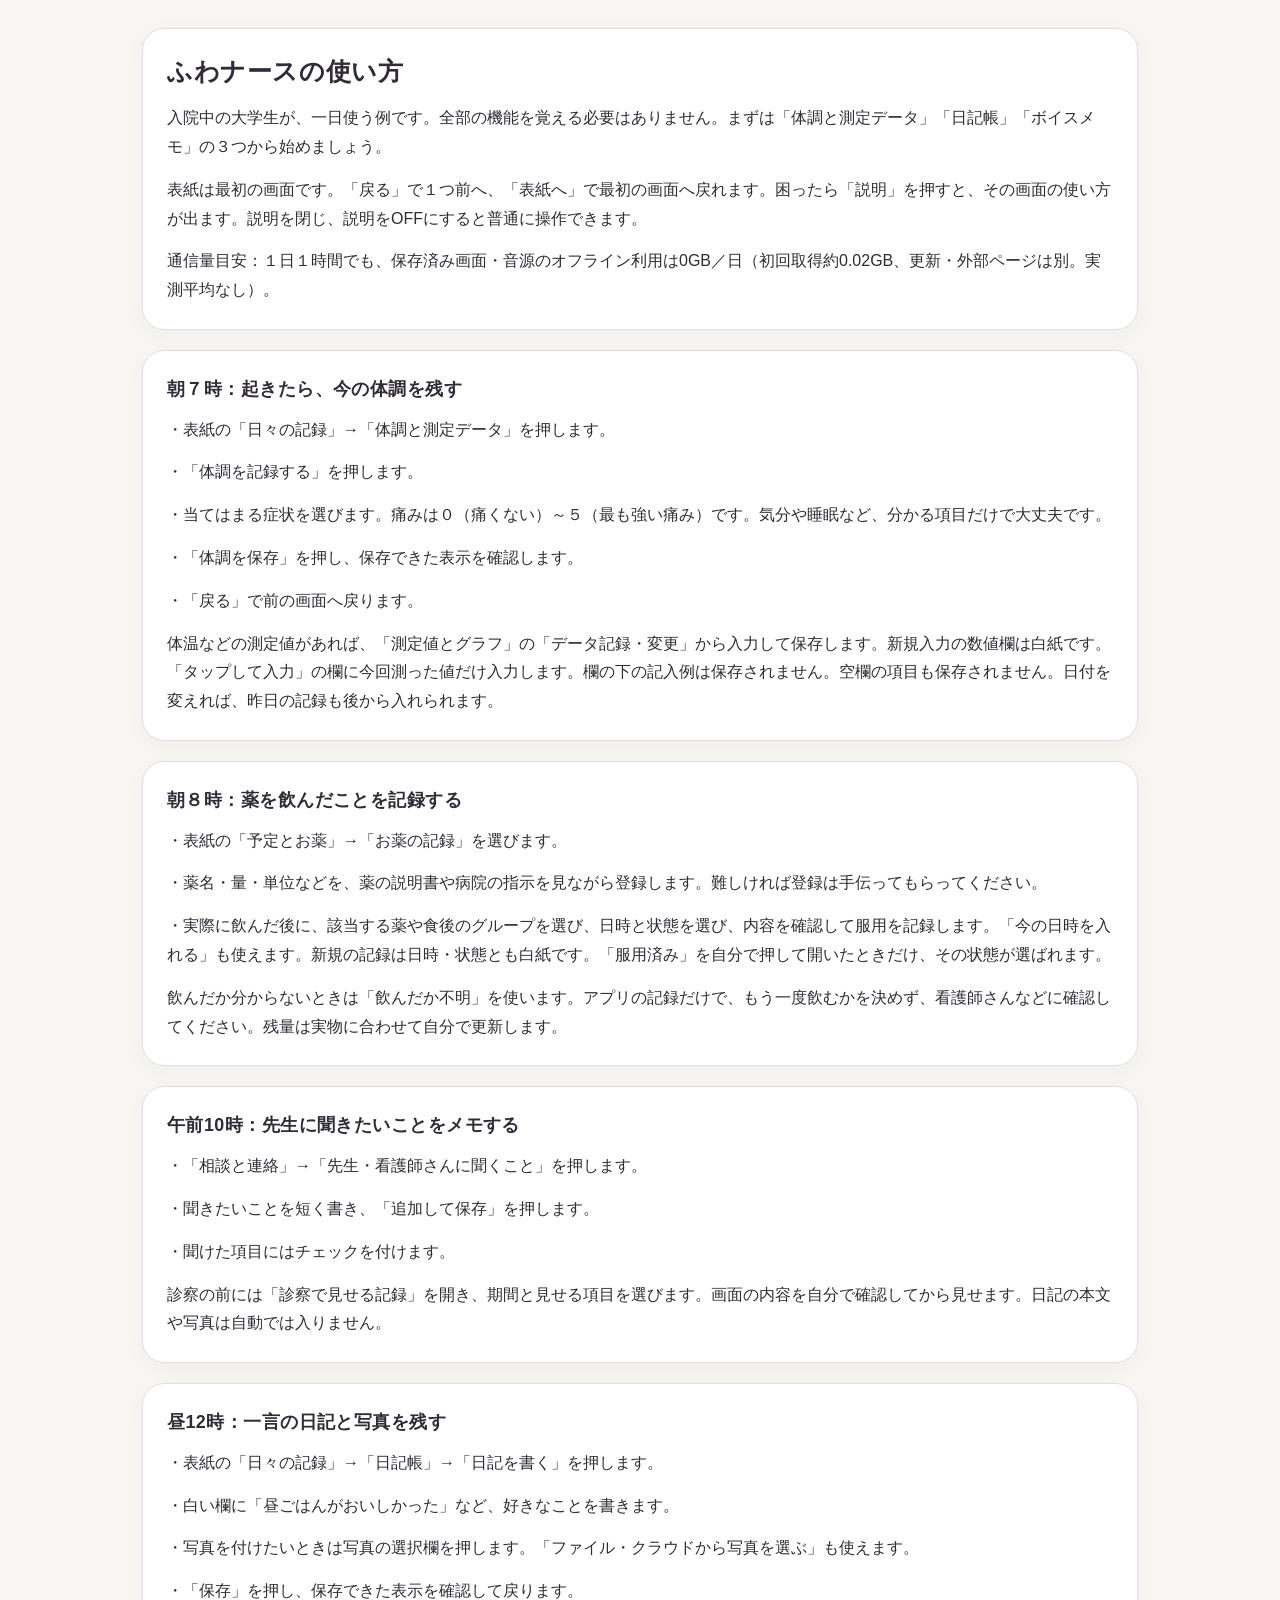
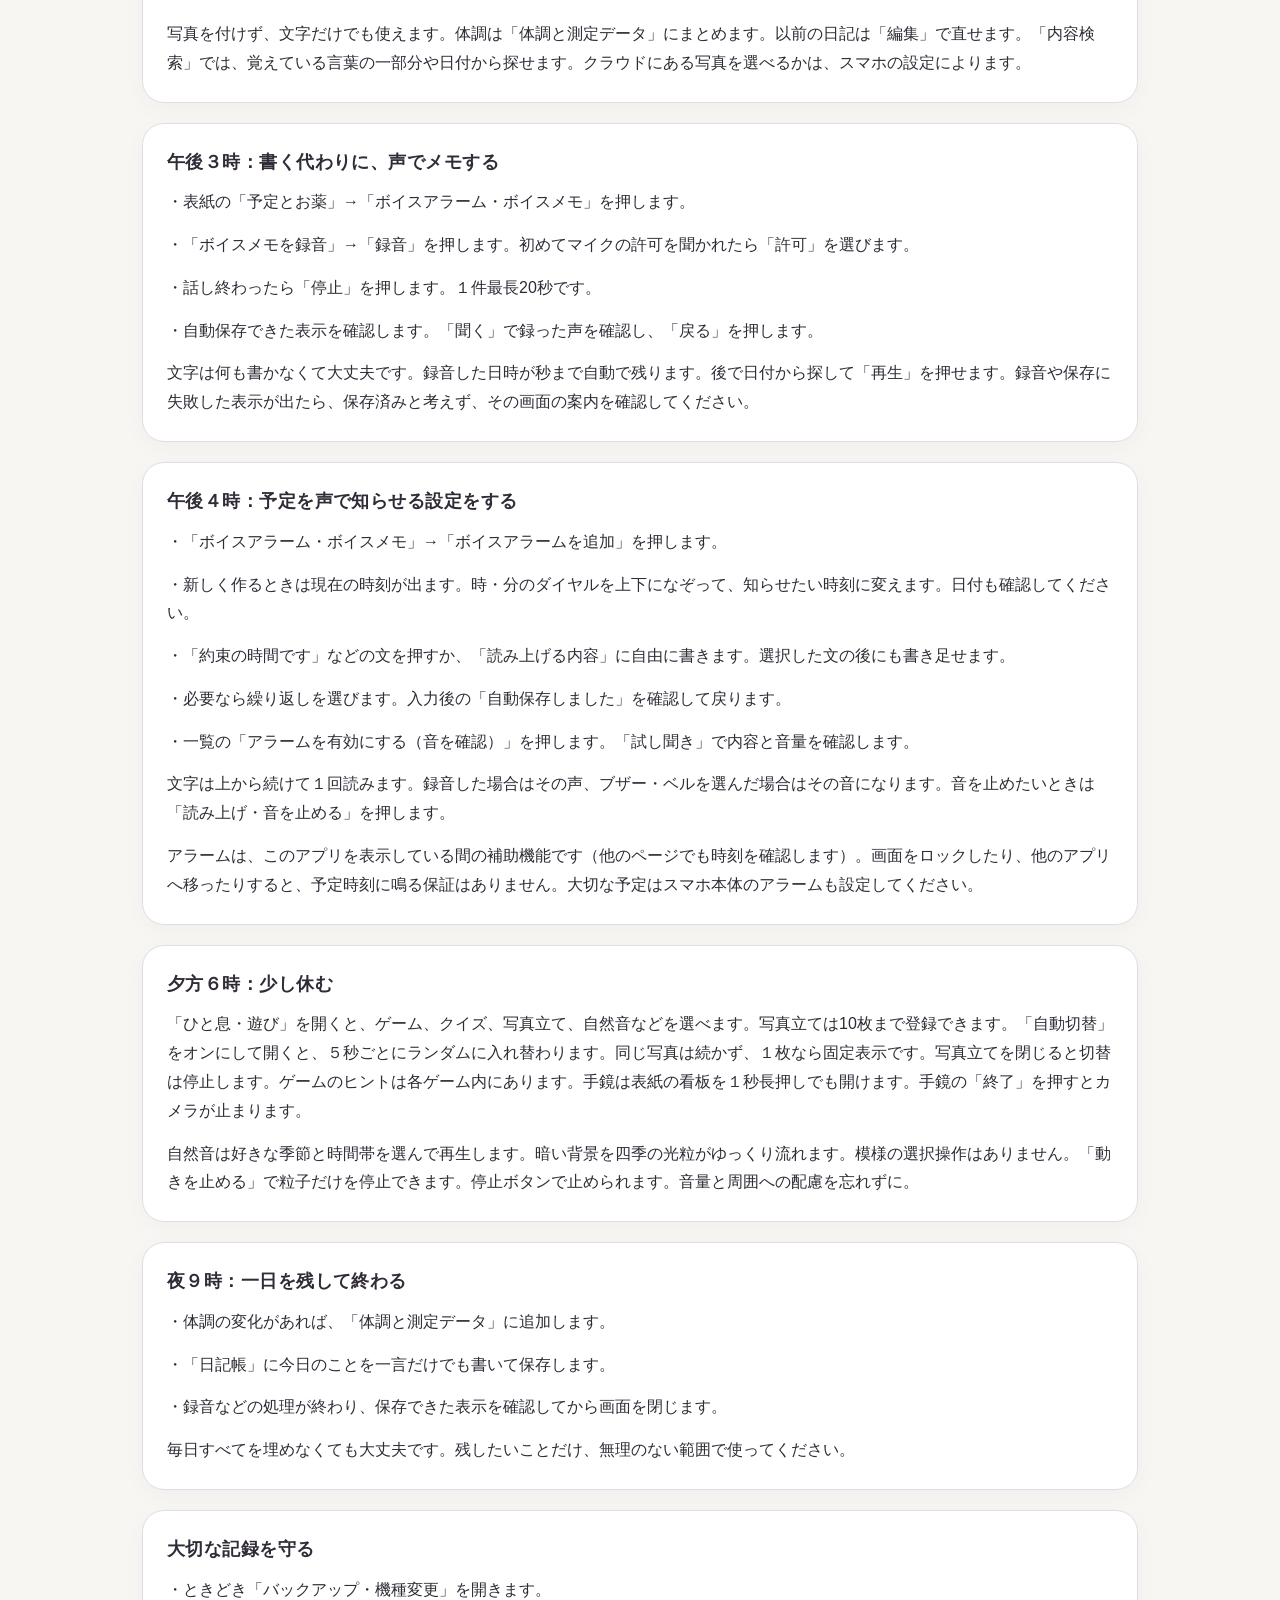
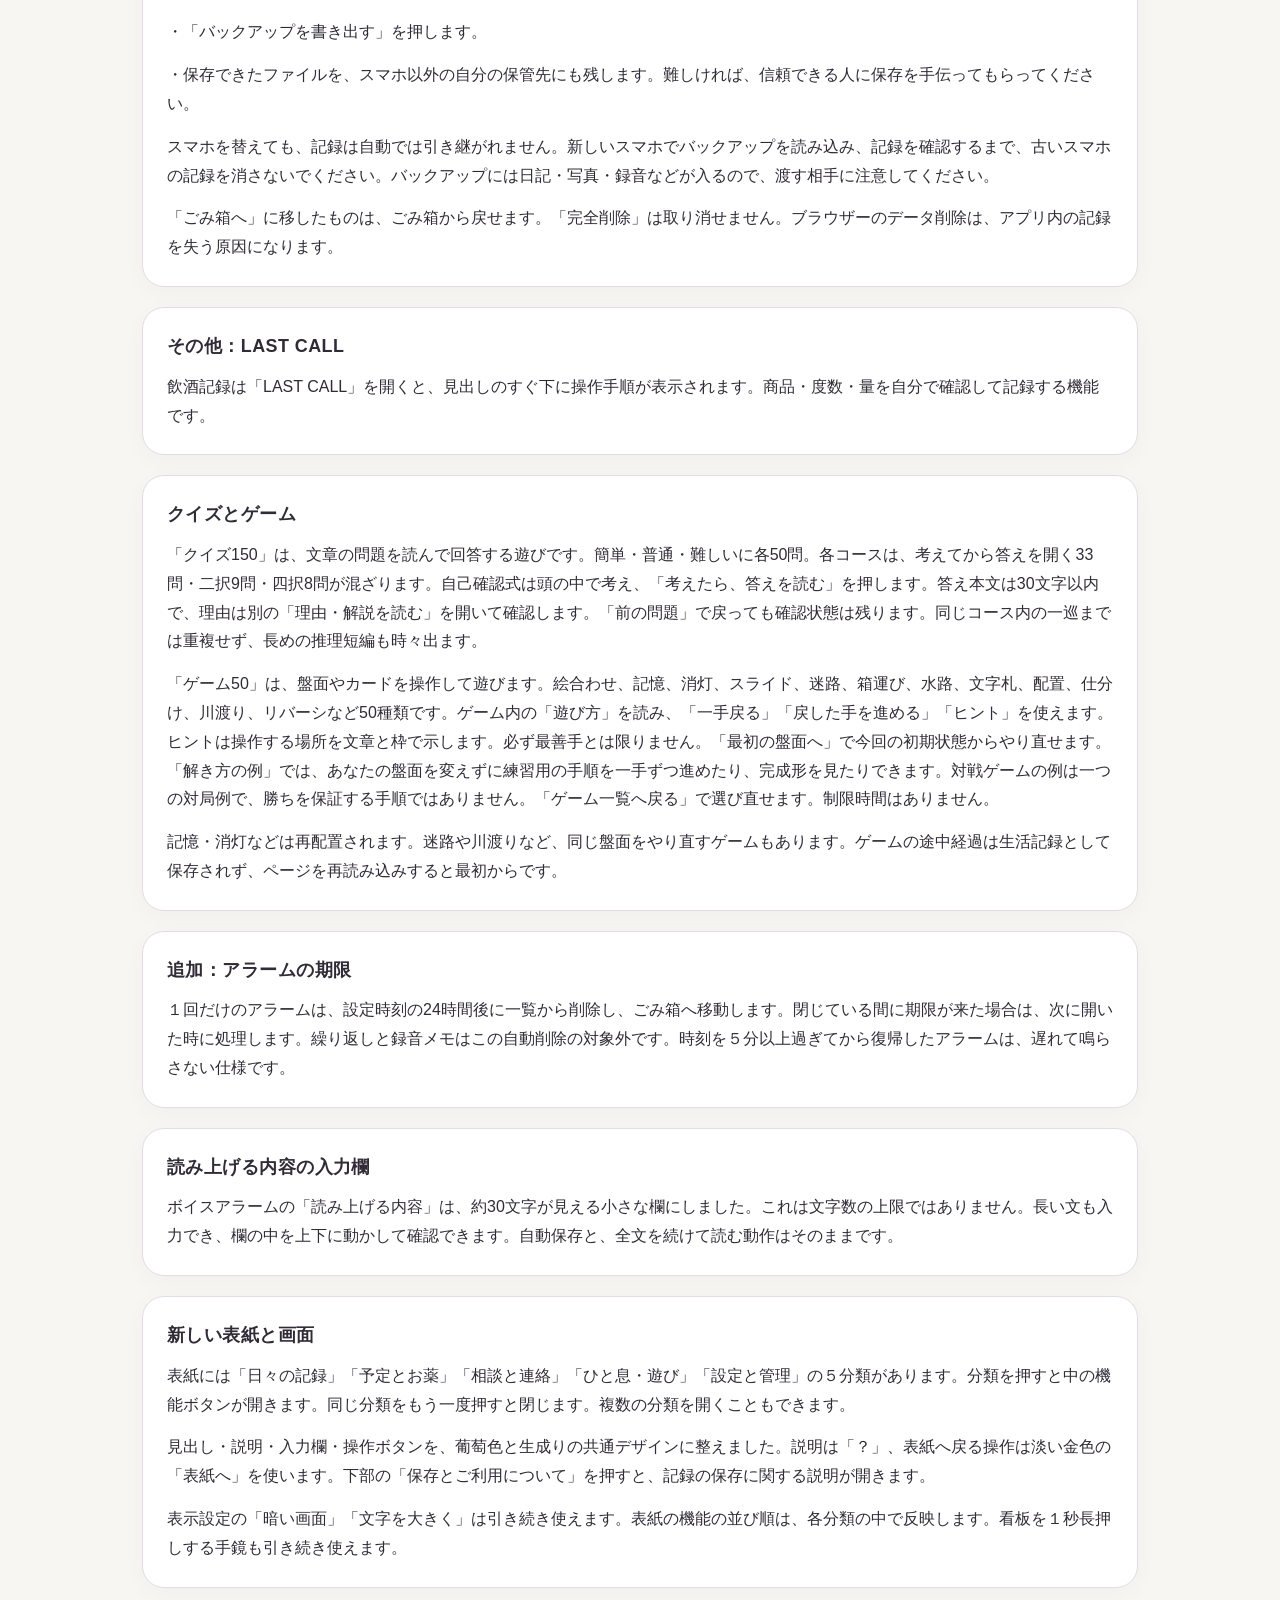
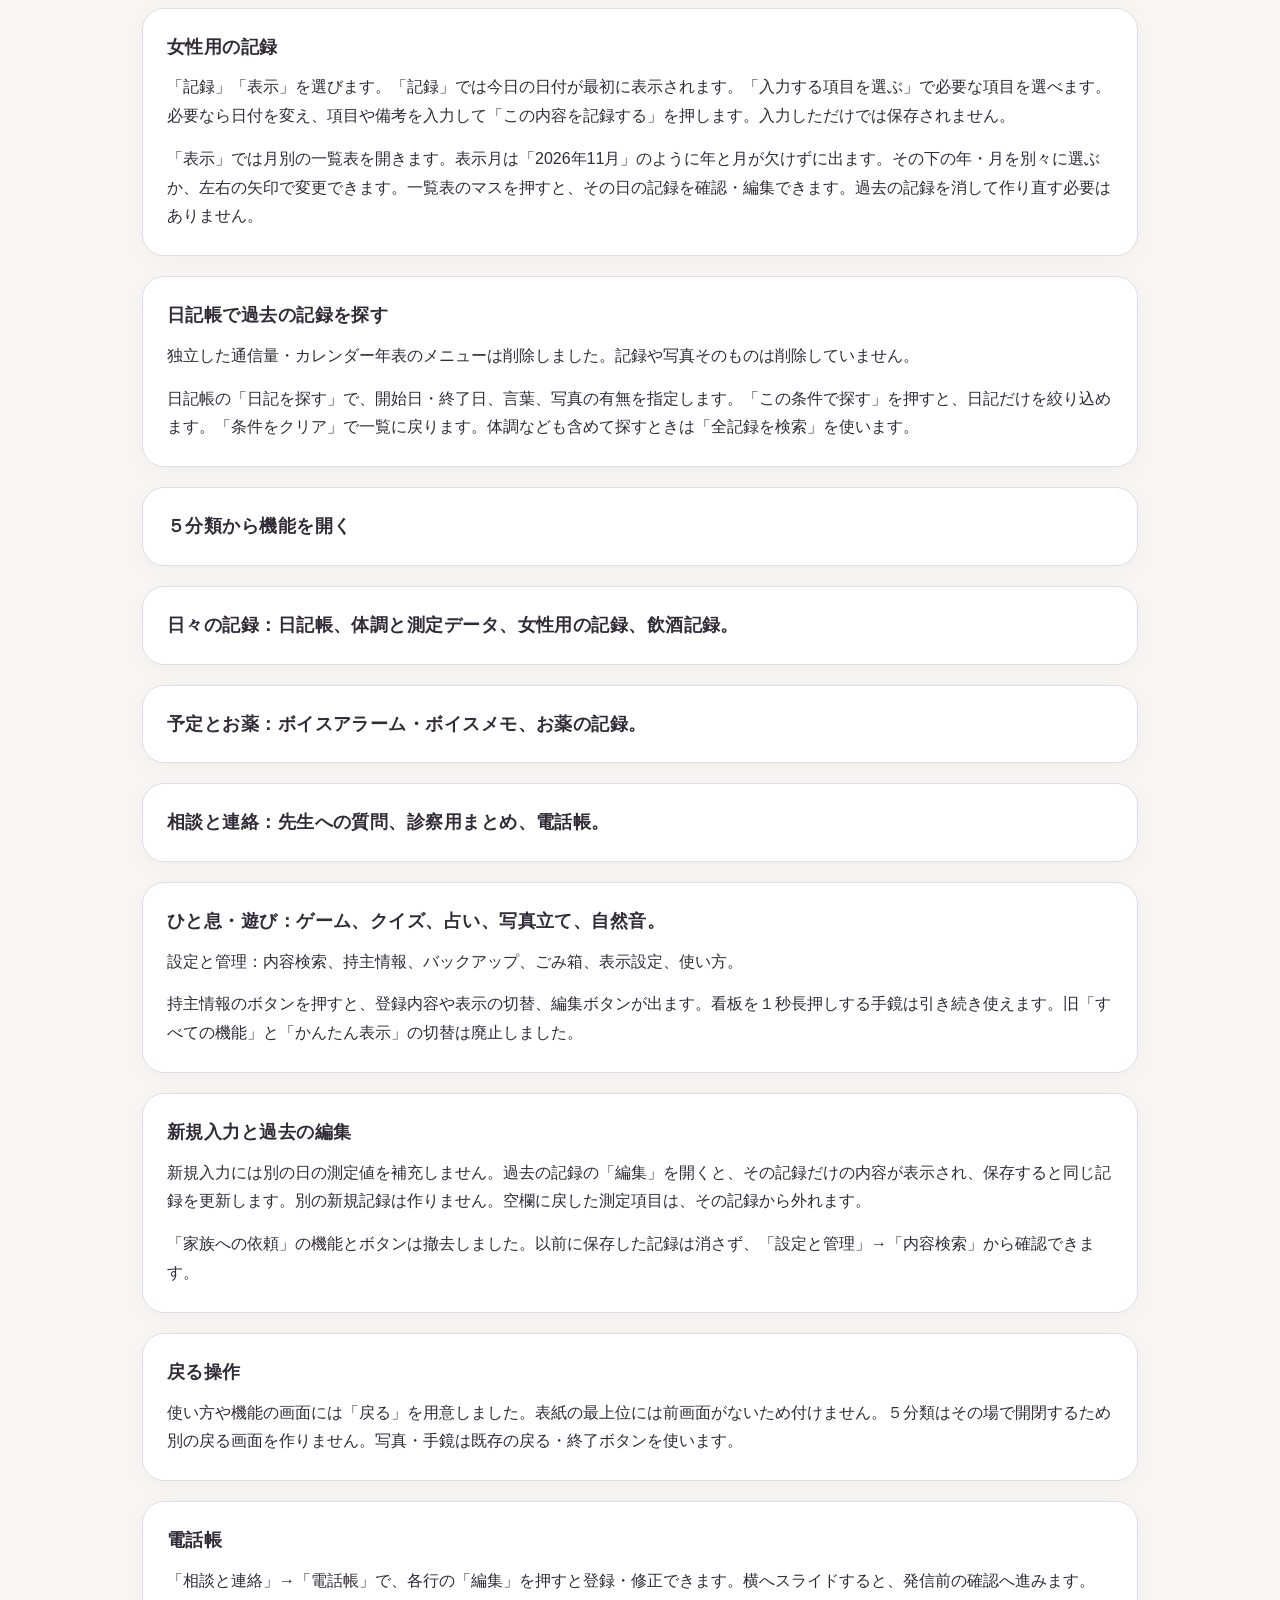
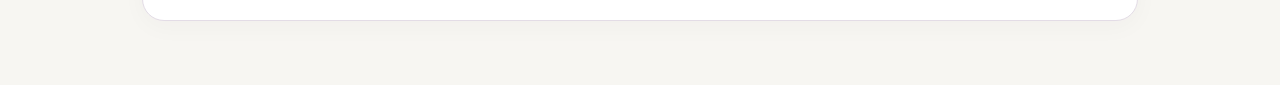
==== commit 2735c427: "Add files via upload" ====
--- a/FUWA_GUIDE.html
+++ b/FUWA_GUIDE.html
@@ -1,11 +1,11 @@
-<!doctype html><html lang="ja"><meta charset="utf-8"><meta name="viewport" content="width=device-width,initial-scale=1"><title>ふわナースの使い方</title><link rel="stylesheet" href="app-v1.18.css"><body><main><section class="card"><h1>ふわナースの使い方</h1><p>入院中の大学生が、一日使う例です。全部の機能を覚える必要はありません。まずは「体調と測定データ」「日記帳」「ボイスメモ」の３つから始めましょう。</p><p>表紙は最初の画面です。「戻る」で１つ前へ、「表紙へ」で最初の画面へ戻れます。困ったら「説明」を押すと、その画面の使い方が出ます。説明を閉じ、説明をOFFにすると普通に操作できます。</p><p>通信量目安：１日１時間でも、保存済み画面・音源のオフライン利用は0GB／日（初回取得約0.02GB、更新・外部ページは別。実測平均なし）。</p></section>
+<!doctype html><html lang="ja"><meta charset="utf-8"><meta name="viewport" content="width=device-width,initial-scale=1"><title>ふわナースの使い方</title><link rel="stylesheet" href="app-v1.19.css"><body><main><section class="card"><h1>ふわナースの使い方</h1><p>入院中の大学生が、一日使う例です。全部の機能を覚える必要はありません。まずは「体調と測定データ」「日記帳」「ボイスメモ」の３つから始めましょう。</p><p>表紙は最初の画面です。「戻る」で１つ前へ、「表紙へ」で最初の画面へ戻れます。困ったら「説明」を押すと、その画面の使い方が出ます。説明を閉じ、説明をOFFにすると普通に操作できます。</p><p>通信量目安：１日１時間でも、保存済み画面・音源のオフライン利用は0GB／日（初回取得約0.02GB、更新・外部ページは別。実測平均なし）。</p></section>
 <section class="card"><h2>朝７時：起きたら、今の体調を残す</h2><p>・表紙の「日々の記録」→「体調と測定データ」を押します。</p><p>・「体調を記録する」を押します。</p><p>・当てはまる症状を選びます。痛みは０（痛くない）～５（最も強い痛み）です。気分や睡眠など、分かる項目だけで大丈夫です。</p><p>・「体調を保存」を押し、保存できた表示を確認します。</p><p>・「戻る」で前の画面へ戻ります。</p><p>体温などの測定値があれば、「測定値とグラフ」の「データ記録・変更」から入力して保存します。新規入力の数値欄は白紙です。「タップして入力」の欄に今回測った値だけ入力します。欄の下の記入例は保存されません。空欄の項目も保存されません。日付を変えれば、昨日の記録も後から入れられます。</p></section>
 <section class="card"><h2>朝８時：薬を飲んだことを記録する</h2><p>・表紙の「予定とお薬」→「お薬の記録」を選びます。</p><p>・薬名・量・単位などを、薬の説明書や病院の指示を見ながら登録します。難しければ登録は手伝ってもらってください。</p><p>・実際に飲んだ後に、該当する薬や食後のグループを選び、日時と状態を選び、内容を確認して服用を記録します。「今の日時を入れる」も使えます。新規の記録は日時・状態とも白紙です。「服用済み」を自分で押して開いたときだけ、その状態が選ばれます。</p><p>飲んだか分からないときは「飲んだか不明」を使います。アプリの記録だけで、もう一度飲むかを決めず、看護師さんなどに確認してください。残量は実物に合わせて自分で更新します。</p></section>
 <section class="card"><h2>午前10時：先生に聞きたいことをメモする</h2><p>・「相談と連絡」→「先生・看護師さんに聞くこと」を押します。</p><p>・聞きたいことを短く書き、「追加して保存」を押します。</p><p>・聞けた項目にはチェックを付けます。</p><p>診察の前には「診察で見せる記録」を開き、期間と見せる項目を選びます。画面の内容を自分で確認してから見せます。日記の本文や写真は自動では入りません。</p></section>
 <section class="card"><h2>昼12時：一言の日記と写真を残す</h2><p>・表紙の「日々の記録」→「日記帳」→「日記を書く」を押します。</p><p>・白い欄に「昼ごはんがおいしかった」など、好きなことを書きます。</p><p>・写真を付けたいときは写真の選択欄を押します。「ファイル・クラウドから写真を選ぶ」も使えます。</p><p>・「保存」を押し、保存できた表示を確認して戻ります。</p><p>写真を付けず、文字だけでも使えます。体調は「体調と測定データ」にまとめます。以前の日記は「編集」で直せます。「内容検索」では、覚えている言葉の一部分や日付から探せます。クラウドにある写真を選べるかは、スマホの設定によります。</p></section>
 <section class="card"><h2>午後３時：書く代わりに、声でメモする</h2><p>・表紙の「予定とお薬」→「ボイスアラーム・ボイスメモ」を押します。</p><p>・「ボイスメモを録音」→「録音」を押します。初めてマイクの許可を聞かれたら「許可」を選びます。</p><p>・話し終わったら「停止」を押します。１件最長20秒です。</p><p>・自動保存できた表示を確認します。「聞く」で録った声を確認し、「戻る」を押します。</p><p>文字は何も書かなくて大丈夫です。録音した日時が秒まで自動で残ります。後で日付から探して「再生」を押せます。録音や保存に失敗した表示が出たら、保存済みと考えず、その画面の案内を確認してください。</p></section>
 <section class="card"><h2>午後４時：予定を声で知らせる設定をする</h2><p>・「ボイスアラーム・ボイスメモ」→「ボイスアラームを追加」を押します。</p><p>・新しく作るときは現在の時刻が出ます。時・分のダイヤルを上下になぞって、知らせたい時刻に変えます。日付も確認してください。</p><p>・「約束の時間です」などの文を押すか、「読み上げる内容」に自由に書きます。選択した文の後にも書き足せます。</p><p>・必要なら繰り返しを選びます。入力後の「自動保存しました」を確認して戻ります。</p><p>・一覧の「アラームを有効にする（音を確認）」を押します。「試し聞き」で内容と音量を確認します。</p><p>文字は上から続けて１回読みます。録音した場合はその声、ブザー・ベルを選んだ場合はその音になります。音を止めたいときは「読み上げ・音を止める」を押します。</p><p>アラームは、このアプリを表示している間の補助機能です（他のページでも時刻を確認します）。画面をロックしたり、他のアプリへ移ったりすると、予定時刻に鳴る保証はありません。大切な予定はスマホ本体のアラームも設定してください。</p></section>
-<section class="card"><h2>夕方６時：少し休む</h2><p>「ひと息・遊び」を開くと、ゲーム、クイズ、写真立て、自然音などを選べます。ゲームのヒントは各ゲーム内にあります。手鏡は表紙の看板を１秒長押しでも開けます。手鏡の「終了」を押すとカメラが止まります。</p><p>自然音は好きな季節と時間帯を選んで再生します。停止ボタンで止められます。音量と周囲への配慮を忘れずに。</p></section>
+<section class="card"><h2>夕方６時：少し休む</h2><p>「ひと息・遊び」を開くと、ゲーム、クイズ、写真立て、自然音などを選べます。写真立ては10枚まで登録できます。「自動切替」をオンにして開くと、５秒ごとにランダムに入れ替わります。同じ写真は続かず、１枚なら固定表示です。写真立てを閉じると切替は停止します。ゲームのヒントは各ゲーム内にあります。手鏡は表紙の看板を１秒長押しでも開けます。手鏡の「終了」を押すとカメラが止まります。</p><p>自然音は好きな季節と時間帯を選んで再生します。暗い背景を四季の光粒がゆっくり流れます。模様の選択操作はありません。「動きを止める」で粒子だけを停止できます。停止ボタンで止められます。音量と周囲への配慮を忘れずに。</p></section>
 <section class="card"><h2>夜９時：一日を残して終わる</h2><p>・体調の変化があれば、「体調と測定データ」に追加します。</p><p>・「日記帳」に今日のことを一言だけでも書いて保存します。</p><p>・録音などの処理が終わり、保存できた表示を確認してから画面を閉じます。</p><p>毎日すべてを埋めなくても大丈夫です。残したいことだけ、無理のない範囲で使ってください。</p></section>
 <section class="card"><h2>大切な記録を守る</h2><p>・ときどき「バックアップ・機種変更」を開きます。</p><p>・「バックアップを書き出す」を押します。</p><p>・保存できたファイルを、スマホ以外の自分の保管先にも残します。難しければ、信頼できる人に保存を手伝ってもらってください。</p><p>スマホを替えても、記録は自動では引き継がれません。新しいスマホでバックアップを読み込み、記録を確認するまで、古いスマホの記録を消さないでください。バックアップには日記・写真・録音などが入るので、渡す相手に注意してください。</p><p>「ごみ箱へ」に移したものは、ごみ箱から戻せます。「完全削除」は取り消せません。ブラウザーのデータ削除は、アプリ内の記録を失う原因になります。</p></section>
 <section class="card"><h2>その他：LAST CALL</h2><p>飲酒記録は「LAST CALL」を開くと、見出しのすぐ下に操作手順が表示されます。商品・度数・量を自分で確認して記録する機能です。</p></section>
--- a/app-v1.19.css
+++ b/app-v1.19.css
@@ -0,0 +1,310 @@
+
+:root{--bg:#fff8f3;--panel:#ffffffd9;--ink:#4c302e;--muted:#826b65;--accent:#b84d66;--line:#e5cbb7;--shadow:0 5px 18px #76413b12;--scale:1}*{box-sizing:border-box}body{margin:0;background:radial-gradient(ellipse at top,#f4d9df,transparent 65%),var(--bg);color:var(--ink);font:calc(16px * var(--scale))/1.65 system-ui,-apple-system,sans-serif}body.dark{--bg:#211b21;--panel:#332b34;--ink:#fff0e7;--muted:#cab6b3;--line:#65505b;--accent:#ef9eb1}button,input,select,textarea{font:inherit;color:inherit}button,a,select{touch-action:manipulation}button{cursor:pointer;background:var(--panel);border:1px solid var(--line);border-radius:16px;padding:12px 16px;min-height:48px}button:hover{border-color:var(--accent)}button:disabled{opacity:.45;cursor:default}button.primary{background:var(--accent);color:white;border-color:var(--accent)}button.danger{color:#b52c3e}input,select,textarea{width:100%;background:var(--bg);border:1px solid var(--line);border-radius:12px;padding:11px;margin:5px 0 12px}textarea{min-height:140px;resize:vertical}label{display:block}small,.muted{color:var(--muted)}h1,h2,h3,p{margin:0 0 12px}h1{font:700 1.65em/1.4 Georgia,serif}h2{font-size:1.2em;margin-top:20px}h3{font-size:1.05em}main{max-width:860px;margin:auto;padding:16px 16px 80px}header{position:sticky;top:0;z-index:20;background:var(--bg);border-bottom:1px solid var(--line);padding:9px 15px;display:flex;gap:8px;align-items:center;justify-content:space-between}header button{padding:7px 12px;min-height:42px}header .nostack>*{flex:0 0 auto}header select{width:105px;margin:0;padding:7px;max-width:125px}.row{display:flex;align-items:center;gap:10px;flex-wrap:wrap}.row>*{flex:1}.grid{display:grid;grid-template-columns:repeat(2,minmax(0,1fr));gap:12px}.card{background:var(--panel);border:1px solid var(--line);border-radius:22px;box-shadow:var(--shadow);padding:19px;margin-bottom:15px}.tile{display:flex;gap:12px;align-items:center;text-align:left;min-height:108px;box-shadow:var(--shadow);width:100%;padding:17px}.tile .icon{font-size:30px;flex:0 0 40px}.tile strong{display:block;font-size:1.08em}.tile small{display:block;font-size:.78em;margin-top:4px}.hero{background:linear-gradient(110deg,#ffefdf,var(--panel));border-color:#cda56e}.brand{text-align:center;padding:8px 0 15px}.brand img{width:100%;max-height:245px;object-fit:contain;border-radius:25px;user-select:none;-webkit-touch-callout:none}.chip{display:inline-block;padding:5px 12px;border-radius:20px;background:#b84d6614;font-size:.85em}.choice{display:flex;flex-wrap:wrap;gap:7px;margin-bottom:13px}.choice button{padding:9px 13px}.choice .selected{background:var(--accent);color:white}.photo-grid{display:grid;grid-template-columns:repeat(3,1fr);gap:9px}.photo-grid img{width:100%;height:120px;object-fit:cover;border-radius:12px}.avatar{width:92px;height:92px;border-radius:50%;object-fit:cover;background:#e8dada}.entry{border-bottom:1px solid var(--line);padding:16px 0}.entry:last-child{border:0}.entry .body{white-space:pre-wrap;overflow-wrap:anywhere}.entry img{cursor:zoom-in}.dial{display:flex;align-items:center;gap:8px;margin-bottom:13px}.dial select{margin:0;max-width:190px}.dial button{padding:8px 17px;font-size:1.3em}.dial .check{width:auto;margin:0}.tabs{display:flex;overflow:auto;gap:7px;margin-bottom:14px}.tabs button{white-space:nowrap}.slider{position:relative;background:linear-gradient(100deg,var(--panel),#bddde733);border:1px solid var(--line);border-radius:40px;height:82px;margin-bottom:12px;overflow:hidden;touch-action:pan-y}.slider .track{position:absolute;left:20px;right:25px;top:35px;height:12px;background:#a8cbee;border-radius:15px}.slider .handle{position:absolute;left:5px;top:5px;height:70px;width:70%;border-radius:35px;background:var(--panel);border:2px solid #abcce3;padding:9px 20px;z-index:2;line-height:1.35;user-select:none;-webkit-touch-callout:none;overflow:hidden}.slider .handle strong,.slider .handle small{display:block;overflow:hidden;text-overflow:ellipsis;white-space:nowrap}.slider .end{position:absolute;right:14px;top:19px;font-size:28px}.overlay{position:fixed;inset:0;z-index:80;background:var(--bg);padding:20px;overflow:auto;display:flex;flex-direction:column;align-items:stretch}.overlay .inner{max-width:760px;width:100%;margin:auto}.overlay video{position:absolute;inset:0;width:100%;height:100%;object-fit:contain;transform:scaleX(-1);background:#000}.overlay.frame{background:#090909;color:white;padding:0;touch-action:pan-y}.overlay.frame img{width:100%;height:100%;object-fit:contain;min-height:0;flex:1}.frame .controls{position:absolute;top:14px;left:14px;right:14px;z-index:2;display:flex;gap:10px}.frame .controls button{background:#222b;color:white;border-color:#aaa5}.mirror-note{position:absolute;bottom:20px;left:0;width:100%;text-align:center;color:white;text-shadow:0 1px 5px black;pointer-events:none}.toast{position:fixed;bottom:22px;left:50%;transform:translateX(-50%);z-index:150;background:#49332e;color:white;padding:12px 20px;border-radius:15px;max-width:92%;box-shadow:var(--shadow)}#helpBanner{background:#f3e1a7;color:#3a3025;padding:8px;text-align:center}dialog{border:1px solid var(--line);border-radius:22px;background:var(--bg);color:var(--ink);width:min(94vw,650px);max-height:92vh;padding:24px}dialog::backdrop{background:#24141a80}svg.chart{width:100%;height:auto;min-height:180px;overflow:visible}.legend{display:flex;gap:15px;font-size:.85em}.progress{position:fixed;top:0;left:0;height:4px;background:var(--accent);z-index:200;width:0}.game-board{font-size:1.1em;text-align:center;padding:18px;background:var(--bg);border-radius:18px;white-space:pre-wrap;overflow-wrap:anywhere}.answers{display:grid;gap:10px;margin-top:15px}.answers button{text-align:left}.success{color:#2b8065;font-weight:bold}.error{color:#b52c3e}.board{display:grid;gap:6px;max-width:360px;margin:15px auto}.board button{padding:6px;aspect-ratio:1;min-height:48px;font-size:1.2em}.calendar{display:grid;grid-template-columns:repeat(7,1fr);gap:5px}.calendar button{padding:4px;min-height:58px;border-radius:8px;font-size:.85em}.calendar img{width:100%;height:38px;object-fit:cover}.checkrow{display:flex;gap:10px;align-items:center}.checkrow input{width:auto;margin:0}.badge{font-size:.8em;border-radius:8px;padding:2px 7px;background:#ac627321}.notice{padding:12px;border-left:4px solid var(--accent);background:#b84d660b}.owner-field{padding:12px;border-bottom:1px solid var(--line);overflow-wrap:anywhere}.owner-field:last-child{border:0}a{color:var(--accent)}footer{text-align:center;margin-top:25px;font-size:.8em;color:var(--muted)}.help-page{font-size:1.12em}.help-page p{margin-bottom:20px}.help-page h1{margin:20px 0}.sr{position:absolute;clip:rect(0,0,0,0)}@media(max-width:520px){main{padding:12px 12px 70px}.tile{padding:12px;min-height:104px;gap:7px}.tile .icon{font-size:25px;flex-basis:28px}.tile strong{font-size:.94em}.grid{gap:9px}.card{padding:15px}.brand img{max-height:210px}h1{font-size:1.4em}.row.nostack>*{min-width:0}header{padding:7px}.slider .handle{width:72%}.photo-grid img{height:95px}}body.large{--scale:1.18}
+.help-on{background:#326e60!important;color:white!important;border-color:#326e60!important}#helpBtn{font-size:.76em;white-space:nowrap}.modal-tools{position:sticky;top:-24px;background:var(--bg);z-index:8;display:flex;gap:8px;justify-content:space-between;padding:8px 0}.modal-tools button{font-size:.85em;padding:8px 12px}.modal-tools .help-on{box-shadow:0 0 0 2px #326e6030}#modalHelpNotice{position:relative}.dial-roll{flex:1;text-align:center;font-size:1.8em;font-weight:700;line-height:1.8;background:linear-gradient(var(--bg),var(--panel),var(--bg));border:1px solid var(--line);border-radius:12px;cursor:ns-resize;touch-action:none;user-select:none;min-width:90px}.dial-roll:focus{outline:3px solid var(--accent)}.dial-list{font-size:.82em;margin:0 0 16px}.dial-list summary{cursor:pointer}.dial-list select{max-width:260px}.month-scroll{overflow:auto;max-height:72vh;margin-top:14px;isolation:isolate;border:1px solid var(--line);border-radius:12px}.month-table{border-collapse:separate;border-spacing:0;font-size:.8em;width:max-content;min-width:100%}.month-table th,.month-table td{border-right:1px solid var(--line);border-bottom:1px solid var(--line);text-align:center;min-width:38px;height:39px}.month-table th:first-child{position:sticky;left:0;background:var(--bg);z-index:2;width:150px;min-width:150px;max-width:150px;text-align:left;padding:8px;font-size:.88em}.month-table thead th{position:sticky;top:0;background:var(--bg);z-index:3}.month-table thead th:first-child{z-index:4}.month-table td button{border:0;background:transparent;border-radius:0;width:100%;height:100%;padding:3px;min-height:38px;font-size:1em;white-space:nowrap}.month-table .good{background:#3a9d7d12;color:#267b65}.month-table .mild{background:#dfa8371b;color:#896215}.month-table .strong{background:#c258751f;color:#a13b59}.month-table .aux{background:#758fb414}.month-table .numeric{color:var(--ink)}.fit-month{overflow:auto}.fit-month .month-table{table-layout:fixed;width:100%;font-size:clamp(6px,.9vw,11px)}.fit-month .month-table th,.fit-month .month-table td{min-width:0}.fit-month .month-table th:first-child{width:65px;min-width:65px;font-size:8px}.fit-month .month-table td button{font-size:inherit;padding:0;overflow:hidden;text-overflow:clip}.fit-month .month-table td.numeric button{font-size:.8em}.official-link{display:block;border:1px solid var(--line);border-radius:14px;padding:13px;text-decoration:none;background:var(--panel)}.official-link:focus{outline:2px solid var(--accent)}header strong{white-space:nowrap;font-size:.9em}header .nostack{gap:5px}header select{width:86px!important}@media(max-width:380px){#helpBtn{font-size:.65em;padding:6px}header strong{font-size:.8em}header select{width:72px!important}header button{padding:6px 9px}}
+
+/* Keep the existing palette and silhouettes; emphasize actionable outlines. */
+button:not(:disabled),a.official-link,summary{border:2px solid #b99a8c}button:disabled{border:1px solid var(--line);opacity:.48;cursor:default}.month-table td button:not(:disabled){border:2px solid #b99a8c70;border-radius:5px}.tile:not(:disabled){border-width:2px}.dial-roll{border-width:2px}
+#homeBtn,[data-action="goTop"]{background:#fff0a6!important;color:#58441a!important;border:2px solid #c4a652!important;box-shadow:0 2px 5px #92762a22;font-weight:750}#homeBtn:focus-visible,[data-action="goTop"]:focus-visible{outline:3px solid #806312;outline-offset:3px}
+header{flex-wrap:wrap;gap:6px}header strong{flex:1;text-align:center}#backBtn{font-size:.83em;padding:7px 10px}header>.row{margin-left:auto}header #homeBtn{padding:7px 12px}.help-nav{position:sticky;top:0;display:flex;justify-content:space-between;gap:8px;background:var(--bg);padding:8px 0}.mirror-nav{position:absolute;top:15px;left:15px;right:15px;display:flex;justify-content:space-between;z-index:10}.modal-tools{flex-wrap:wrap}.transfer-simple{font-size:1.12em;line-height:2}details{margin:14px 0}summary{cursor:pointer;padding:10px 12px;border-radius:12px;background:var(--panel)}
+.week-scroll{overflow:auto;max-height:70vh;border:1px solid var(--line);border-radius:12px}.week-table{border-collapse:separate;border-spacing:0;min-width:100%;width:max-content;font-size:.85em}.week-table th,.week-table td{padding:5px;border-bottom:1px solid var(--line);border-right:1px solid var(--line);text-align:center;min-width:60px}.week-table th:first-child{position:sticky;left:0;z-index:2;background:var(--bg);text-align:left;min-width:132px;max-width:170px;overflow-wrap:anywhere}.week-table thead th{position:sticky;top:0;z-index:3;background:var(--bg)}.week-table thead th:first-child{z-index:4}.week-table td button{width:100%;padding:5px;min-height:46px;font-size:1.3em}.dose-taken{background:#dbeee2}.dose-unsure{background:#fff0cb}.dose-skipped{background:#eee7e5}.week-table .dose-taken button,.week-table .dose-unsure button,.week-table .dose-skipped button{color:#423b32}
+.season-canvas{height:clamp(230px,38vh,410px);position:relative;overflow:hidden;border-radius:22px;background:linear-gradient(130deg,var(--season0,#eef1ee),var(--season1,#dce2e5),var(--season2,#f7f5f0));isolation:isolate}.season-shape{position:absolute;width:110%;height:110%;border-radius:44% 56% 60% 40%;filter:blur(24px);opacity:.4;will-change:transform;animation:season-drift 38s ease-in-out infinite alternate;animation-play-state:paused;background:radial-gradient(ellipse,var(--season1,#dce2e5),transparent 66%)}.season-shape.one{left:-45%;top:-35%}.season-shape.two{left:35%;top:10%;animation-delay:-19s;animation-duration:47s;background:radial-gradient(ellipse,var(--season0,#eef1ee),transparent 70%)}.season-shape.three{left:-15%;top:45%;animation-delay:-9s;animation-duration:53s;background:radial-gradient(ellipse,var(--season2,#f7f5f0),transparent 70%)}.moving .season-shape{animation-play-state:running}.season-now{min-height:3em;text-align:center}.sound-grid{display:grid;grid-template-columns:repeat(3,minmax(0,1fr));gap:9px}.sound-choice{padding:10px 6px;font-size:.9em}.sound-choice strong,.sound-choice small{display:block}.sound-choice small{font-size:.8em}.sound-choice[aria-pressed="true"]{background:#e1ebdf;border-color:#597556}.sound-status{text-align:center;font-size:.8em;color:var(--muted)}@keyframes season-drift{from{transform:translate(-8%,-5%) rotate(-8deg) scale(1)}to{transform:translate(12%,9%) rotate(12deg) scale(1.18)}}@media(prefers-reduced-motion:reduce){.season-shape{animation:none!important}}@media(max-width:380px){header strong{display:none}.sound-grid{gap:6px}.sound-choice{font-size:.8em}}
+
+.fit-week .week-table{width:100%;table-layout:fixed}.fit-week .week-table th,.fit-week .week-table td{min-width:0;padding:2px;font-size:.8em}.fit-week .week-table th:first-child{width:85px;min-width:85px;max-width:85px;font-size:.82em}.fit-week .week-table td button{padding:0;min-height:40px;font-size:1.2em;overflow-wrap:anywhere}.fit-week .week-table thead th{font-size:.65em;white-space:nowrap}.fit-week .week-table td{vertical-align:middle}
+
+
+.site-notice{max-width:828px;margin:0 auto 32px;padding:20px;border:2px solid #555;border-radius:14px;background:#fff;color:#000;font-size:1rem;line-height:1.8;overflow-wrap:anywhere}.site-notice p:last-child{margin-bottom:0}@media(max-width:860px){.site-notice{margin:0 12px 24px}}
+.creator-credit{text-align:center;margin:24px auto 0}.creator-credit img{display:block;width:160px;max-width:100%;height:auto;margin:auto;border-radius:8px}
+.dial input{width:130px;text-align:center;font-size:28px;font-weight:700;margin:0}.dial button{min-width:64px;font-size:28px;touch-action:none}.clear-exit .controls{opacity:1!important;flex-wrap:wrap}.clear-exit .controls button:first-child{background:#fff9b5;color:#000;font-size:20px;border:3px solid #333;min-height:56px}.mirror-exit{position:absolute;top:15px;right:15px;z-index:4}.mirror-exit button{background:#fff9b5;color:#000;font-size:20px;border:3px solid #333}.season-canvas{filter:saturate(2.2) brightness(1.08);border:2px solid #77a49b}.season-shape{opacity:.85;filter:blur(9px);background:radial-gradient(ellipse,#f4ce52 10%,var(--season1) 50%,transparent 72%)}.season-shape.two{background:radial-gradient(ellipse,#64c4ab 10%,var(--season0) 55%,transparent 75%)}.season-shape.three{background:radial-gradient(ellipse,#ce95e0 10%,var(--season2) 55%,transparent 75%)}.meal-actions button{margin:5px;background:#e8f6d6;color:#172d16}.meal-drug{display:flex;gap:12px;align-items:center;flex-wrap:wrap;border:2px solid #acc6b5;border-radius:14px;padding:18px;margin:12px 0;font-size:20px}.meal-drug input,.checkrow input{width:26px;height:26px;flex-shrink:0}.colour-games{background:#fff8e2;color:#342947}.colour-games .board button,.colour-games .answers button{background:#e2f4ff;color:#2b2859;border-color:#7c9bd1}.colour-games .board button:nth-child(3n+1),.colour-games .answers button:nth-child(3n+1){background:#ffe1e9}.colour-games .board button:nth-child(3n+2),.colour-games .answers button:nth-child(3n+2){background:#def6ce}.colour-games .board button.primary{background:#ffd052}.game-assist button{background:#ffe88d;color:#302949}button[data-action^="game:"]:nth-child(4n+1){background:#ffe0e8}button[data-action^="game:"]:nth-child(4n+2){background:#e0f1ff}button[data-action^="game:"]:nth-child(4n+3){background:#e1f6d3}button[data-action^="game:"]:nth-child(4n){background:#fff0bc}
+.season-shape{animation-duration:12s}.season-shape.two{animation-duration:15s}.season-shape.three{animation-duration:18s}@media(prefers-reduced-motion:reduce){.season-canvas.motion-enabled .season-shape{animation:season-drift 14s ease-in-out infinite alternate!important}.season-canvas.motion-enabled .season-shape.two{animation-delay:-7s!important}.season-canvas.motion-enabled .season-shape.three{animation-delay:-3s!important}}
+.simple-home{display:grid;gap:12px;margin:20px 0}.simple-home .tile{font-size:1.2em;min-height:80px;background:#fff2cc;border:2px solid #c5a66e}.all-features{margin:20px 0}.all-features>summary{padding:18px;border:2px solid #aabb9c;border-radius:15px;background:#edf6e3;font-size:1.1em;font-weight:bold;cursor:pointer}.all-features .grid{margin-top:16px}.order-row{display:flex;align-items:center;gap:8px;margin:8px 0}.order-row span{flex:1}.order-row button{padding:8px;min-height:44px}.check-item{padding:15px;border-bottom:1px solid var(--line)}.check-item small{display:block}.check-item .checkrow{margin-bottom:10px}.previous-value{color:#777;background:#f7f7f7;font-weight:400}.cover-home105{position:fixed;right:12px;bottom:12px;z-index:75;background:#fff2a9;color:#111;border:3px solid #665b2b;font-weight:bold;box-shadow:0 3px 12px #0003}.save-confirmation{font-size:22px;font-weight:bold;background:#176441;color:white;min-width:240px;text-align:center}body:has(dialog[open])>.cover-home105{display:none}.modal-tools:has([data-action="cover105"]){position:sticky;top:-24px;z-index:10;background:var(--bg)}
+
+body.on-home106 #homeBtn,body.on-home106>.cover-home105{display:none!important}.voice-panel106{background:#fff;border:3px solid #506678;border-radius:16px;padding:16px;color:#17232e}.voice-buttons106{display:grid;grid-template-columns:repeat(3,minmax(0,1fr));gap:8px}.voice-buttons106 button{border:3px solid currentColor;border-radius:10px;min-height:60px;font-weight:800;padding:10px 4px;font-size:1.1em}.voice-record106{background:#b02235!important;color:white!important}.voice-stop106{background:#263445!important;color:white!important}.voice-listen106{background:#1268ad!important;color:white!important}.voice-buttons106 button:disabled{opacity:.35}.record-clock106{font-size:1.65em;font-weight:800;margin:15px 0 4px}#recordMeter106{width:100%;height:22px;accent-color:#b02235}#recordStatus{margin-top:12px;border:2px solid #506678;background:#f0f5fa;padding:12px;border-radius:8px;min-height:70px;font-weight:700}#recordStatus.record-error106{border-color:#b02235;background:#fff0f1;color:#8b1022}#memoSave106{color:var(--ink);font-weight:700;border:2px solid #26805c;padding:12px;margin:15px 0}.memo-close106{width:100%;background:#fff0aa!important;border:3px solid #7c6528;color:#312400!important;font-weight:700}.memo-body106{white-space:pre-wrap}
+
+.brand img{display:block;width:100%;max-width:760px;height:auto;margin:0 auto}.brand{padding:0;background:transparent}.preset-grid108{display:grid;grid-template-columns:repeat(2,minmax(0,1fr));gap:8px}.preset-grid108 button{font-size:1rem;white-space:normal}#entryBody{white-space:pre-wrap}label[hidden]{display:none!important}
+
+.creator-credit{width:100%;max-width:none;margin:0;padding:0;text-align:center}.creator-credit img{display:block;width:100%!important;max-width:none!important;height:auto!important;margin:0}
+.mirror-full109{position:fixed!important;inset:0!important;width:100vw!important;height:100dvh!important;padding:0!important;margin:0!important;background:#000;z-index:10000}.mirror-full109 video{display:block;width:100%!important;height:100%!important;max-width:none!important;max-height:none!important;object-fit:cover!important;transform:scaleX(-1)}.mirror-full109 .mirror-exit{position:absolute;top:max(12px,env(safe-area-inset-top));right:max(12px,env(safe-area-inset-right));z-index:2}
+.lc-start109{display:grid;grid-template-columns:1fr 1fr;gap:12px}.lc-start109 button{font-size:1.2em;min-height:78px}.lc-total109{display:flex;gap:12px;flex-wrap:wrap}.lc-total109 span{flex:1;font-size:1.8em;font-weight:bold;padding:14px;background:#f4e8f8;color:#482c56;border-radius:16px}.lc-total109 small{display:block;font-size:.5em}.lc-confirm109{padding:14px;border:2px solid #8c659d;border-radius:12px;background:#faf1ff;color:#36223d}.lc-chip109{display:flex;flex-wrap:wrap;gap:7px;margin:8px 0 18px}.lc-chip109 button{padding:8px;min-height:42px}.lc-art109{width:min(210px,70vw);aspect-ratio:1;background-image:url('last-call-art-v1.09.png');background-size:300% 200%;background-repeat:no-repeat;margin:8px auto}.lc-chart109{width:100%;height:auto;display:block;background:#fff;color:#302137;border-radius:12px}.lc-cancelled109{opacity:.65}.table-wrap{overflow-x:auto}.lc-choose109 label{font-weight:bold}.lc-choose109 select{min-height:52px}#lcCount109{max-width:160px}.lc-start109 button:disabled{opacity:.45}
+
+dialog.alarm-full110{position:fixed;inset:0;margin:0;width:100vw;max-width:none;height:100vh;height:100dvh;min-height:100dvh;max-height:100dvh;border:0;border-radius:0;padding:max(12px,env(safe-area-inset-top)) max(16px,env(safe-area-inset-right)) max(24px,env(safe-area-inset-bottom)) max(16px,env(safe-area-inset-left));background:var(--bg);overflow-y:auto;overscroll-behavior:contain}dialog.alarm-full110::backdrop{background:var(--bg)}.alarm-full110 .modal-tools{top:0;padding:8px 0;flex-wrap:wrap;background:var(--bg)}.clock-row110{display:flex;gap:12px;align-items:center;max-width:420px}.clock-row110 label{flex:1;min-width:0}.clock-row110 select{font-size:1.3em;min-height:58px;background:var(--bg);border:2px solid var(--accent)}.clock-row110>span{font-size:1.5em}.nav-back110{border:2px solid var(--line);border-radius:14px;min-height:48px;padding:10px 16px;font-weight:600}.lc-how110{background:var(--bg);border:2px solid var(--line);border-radius:18px;padding:18px;margin-bottom:18px}.lc-how110 li,.guide110 li{margin-bottom:12px}.guide110{line-height:1.9}.guide-intro110{padding:16px;border:2px solid var(--line);border-radius:18px;margin-bottom:20px}.guide110 ol,.lc-how110 ol{padding-left:1.5em}.alarm-clock110{padding:16px;border:2px solid var(--line);border-radius:16px;margin-bottom:20px}
+
+.time-dial111{flex:1;min-width:100px;text-align:center}.time-dial111>button{width:100%;padding:5px;min-height:40px}.wheel111{display:flex;flex-direction:column;align-items:center;justify-content:center;min-height:156px;border:2px solid var(--accent);border-radius:15px;touch-action:none;user-select:none;background:var(--bg);cursor:ns-resize}.wheel111 strong{font-size:2.2rem;border-top:1px solid var(--line);border-bottom:1px solid var(--line);width:100%}.wheel-prev111,.wheel-next111{color:var(--muted);font-size:1.1rem;opacity:.6}.wheel111:focus{outline:3px solid var(--accent)}.alarm-status111{padding:16px;border:2px solid var(--line);border-radius:16px;margin-bottom:18px}dialog.game-full111{position:fixed;inset:0;margin:0;width:100vw;max-width:none;height:100vh;height:100dvh;min-height:100dvh;max-height:100dvh;border:0;border-radius:0;padding:max(12px,env(safe-area-inset-top)) max(14px,env(safe-area-inset-right)) max(24px,env(safe-area-inset-bottom)) max(14px,env(safe-area-inset-left));background:var(--bg);overflow-y:auto}dialog.game-full111::backdrop{background:var(--bg)}.game-full111 .modal-tools{top:0;background:var(--bg);flex-wrap:wrap}.game-full111 .board{width:min(90vw,70dvh,720px);max-width:none;margin:20px auto;gap:8px}.game-full111 .board button{font-size:clamp(1.2rem,5vw,2.8rem);min-height:54px}.game-full111 .game-board{font-size:clamp(1.1rem,3.5vw,1.8rem);line-height:1.8;text-align:left;padding:20px}.game-full111 .answers{grid-template-columns:repeat(2,minmax(0,1fr));gap:12px}.game-full111 .answers button{min-height:76px;font-size:1.15rem;overflow-wrap:anywhere}.game-rules111{border:2px solid var(--line);border-radius:15px;padding:12px;margin:14px 0}.game-rules111 h2{margin-top:0}.quiz-courses111{display:grid;gap:16px;grid-template-columns:repeat(auto-fit,minmax(160px,1fr))}.quiz-courses111 button{min-height:90px;font-size:1.2rem}#reasonResult111{margin-top:18px;padding:10px}#reasonResult111:empty{display:none}@media(max-width:400px){.game-full111 .answers{grid-template-columns:1fr}}
+.game-full111 .board>div:not(.row){height:clamp(44px,10vw,100px)!important}.compact-note112{box-sizing:border-box;line-height:1.5;padding:.5em;overflow-y:auto;resize:vertical;font-size:1rem}.word-prompt112{white-space:pre-wrap;overflow-wrap:anywhere}.game-full111 .game-board{font-size:clamp(1.05rem,3.4vw,1.4rem);line-height:1.9;white-space:pre-wrap}.game-full111 .answers button{line-height:1.6;text-align:left}@media(max-width:600px){.game-full111 .answers{grid-template-columns:1fr}}
+
+/* ふわナース — 葡萄色と生成りの共通デザイン */
+:root{
+ --bg:#f7f6f2;--panel:#fff;--ink:#302b36;--muted:#716778;
+ --accent:#684576;--accent-strong:#51335d;--accent-soft:#f0eaf3;
+ --line:#e3dce6;--line-strong:#c8bacf;--sage:#526c5c;--sage-soft:#edf3ee;
+ --shadow:0 6px 24px #38263e08;--radius:22px;--content-width:1040px;
+ --scale:1;color-scheme:light;
+}
+body{background:var(--bg);color:var(--ink);font-family:-apple-system,BlinkMacSystemFont,"Hiragino Kaku Gothic ProN","Yu Gothic UI",Meiryo,sans-serif;font-size:calc(16px * var(--scale));line-height:1.8;-webkit-font-smoothing:antialiased;overflow-wrap:anywhere}
+body.dark{--bg:#211e25;--panel:#2b2630;--ink:#f4edf7;--muted:#c3b7ca;--accent:#d1acdf;--accent-strong:#edcef7;--accent-soft:#3a2e42;--line:#514458;--line-strong:#796483;--sage:#bdd4c3;--sage-soft:#2a3930;--shadow:0 8px 24px #0002;color-scheme:dark}
+[hidden]{display:none!important}
+h1,h2,h3{font-family:inherit;color:var(--ink);font-weight:750;letter-spacing:.025em;overflow-wrap:anywhere}
+h1{font-size:1.55em;line-height:1.5;margin:0 0 14px}
+h2{font-size:1.12em;line-height:1.6;margin:24px 0 12px}
+h3{font-size:1em;line-height:1.6;margin:0 0 12px}
+p{margin:0 0 14px}small{line-height:1.7}strong{font-weight:700}
+main{width:100%;max-width:var(--content-width);padding:28px 22px 44px}
+main>*,.row>*,.grid>*{min-width:0}
+body>header{min-height:78px;padding:12px max(20px,calc((100vw - var(--content-width))/2 + 22px));background:var(--panel);border-bottom:1px solid var(--line);gap:12px;box-shadow:0 2px 14px #39263e04;align-items:center;flex-wrap:wrap}
+body>header .app-wordmark113{display:flex!important;flex:1;flex-direction:column;align-items:flex-start;text-align:left;white-space:nowrap;min-width:100px;line-height:1.3;color:var(--accent-strong);font-size:1.15rem;letter-spacing:.06em;padding-left:12px;border-left:3px solid var(--accent)}
+.app-wordmark113 .wordmark-light113{font-weight:500;letter-spacing:.02em}
+.app-wordmark113 small{font-size:.58rem;font-weight:600;letter-spacing:.13em;line-height:1.7;color:var(--muted)}
+body>header .row{flex-wrap:nowrap;gap:7px}body>header select{width:86px!important;min-height:42px;padding:8px;font-size:.8rem;border-radius:10px;background:var(--bg)}
+button:not(:disabled),a.official-link,summary{border:1px solid var(--line-strong)}
+button{background:var(--panel);border-radius:12px;min-height:48px;padding:12px 17px;font-weight:600;line-height:1.6;box-shadow:none;transition:background-color .15s,border-color .15s,box-shadow .15s}
+button:hover:not(:disabled){background:var(--accent-soft);border-color:var(--accent)}
+button:active:not(:disabled){box-shadow:inset 0 1px 4px #35203e14}
+button:focus-visible,a:focus-visible,summary:focus-visible,input:focus-visible,select:focus-visible,textarea:focus-visible{outline:3px solid var(--accent);outline-offset:3px}
+button:disabled{opacity:.45;border:1px solid var(--line);cursor:default}
+button.primary,button.selected,.choice .selected{background:var(--accent)!important;color:var(--panel)!important;border-color:var(--accent)!important}
+body.dark button.primary,body.dark button.selected,body.dark .choice .selected{color:#281c30!important}
+button.primary:hover:not(:disabled){background:var(--accent-strong)!important}
+button.danger{color:#9c354d;border-color:#ddb8c2;background:var(--panel)}
+body.dark button.danger{color:#ffb5c8;border-color:#885469}
+#homeBtn,[data-action="goTop"],[data-action="cover105"],.memo-close106{background:#faf1dd!important;color:#624b22!important;border:1px solid #d4c096!important;box-shadow:none!important;font-weight:700}
+body.dark #homeBtn,body.dark [data-action="goTop"],body.dark [data-action="cover105"],body.dark .memo-close106{background:#473b27!important;color:#f6e0ad!important;border-color:#8b7954!important}
+header button,#backBtn{min-height:42px;border-radius:10px;font-size:.78rem;padding:8px 11px}
+#helpBtn{width:42px;min-width:42px;font-size:1rem;font-weight:750;padding:6px}
+.help-on{background:var(--sage)!important;color:var(--panel)!important;border-color:var(--sage)!important}
+#helpBanner{background:var(--sage-soft);color:var(--ink);border-bottom:1px solid var(--line);padding:12px 20px;font-size:.85rem}
+input,select,textarea{border:1px solid var(--line-strong);border-radius:11px;background:var(--bg);padding:12px;color:var(--ink);margin:7px 0 18px;line-height:1.6;max-width:100%}
+label{font-size:.94em;font-weight:600}input[type="checkbox"],input[type="radio"]{accent-color:var(--accent)}
+textarea{font-weight:400}.compact-note112{font-size:1rem;line-height:1.5;padding:.5em;resize:vertical}
+.checkrow{gap:12px;font-weight:500}.checkrow input{width:22px;height:22px;flex:none;margin:0}
+.row{gap:12px}.grid{gap:14px}
+.card,.page-surface113,.page-lead113,.all-features113,.all-features-open113,.home-daily113{background:var(--panel);border:1px solid var(--line);border-radius:var(--radius);box-shadow:var(--shadow);padding:24px;margin:0 0 20px}
+.card>:last-child,.page-surface113>:last-child,.hero-caption113>:last-child{margin-bottom:0}
+.card>h2:first-child{margin-top:0}
+.page-lead113{padding:26px 28px;border-top:3px solid var(--accent)}
+.page-lead113 h1{margin-bottom:12px}.page-lead113>p:not(.page-kicker113){font-size:.94em;color:var(--muted)}
+.page-lead113>.row{margin-top:18px}
+.page-kicker113{color:var(--accent)!important;font-size:.7rem!important;letter-spacing:.14em;font-weight:750;margin:0 0 8px!important}
+.page-surface113>h2:first-child{margin-top:0}
+.page-surface113>.grid{margin-top:14px}
+.chip,.badge{background:var(--accent-soft);color:var(--accent-strong);border:1px solid var(--line);border-radius:8px;padding:5px 10px;font-weight:600}
+.notice,.lc-how110,.guide-intro110{background:var(--accent-soft);border:1px solid var(--line);border-left:3px solid var(--accent);border-radius:12px;padding:16px;color:var(--ink)}
+.entry{border-color:var(--line);padding:20px 0}.entry .body{margin-top:12px}
+.entry>.row>strong{font-size:1.02em}.entry small{font-size:.78em}.entry>.row:last-child button{min-height:42px;padding:9px 14px;font-size:.86em}
+.tabs{padding-bottom:5px;gap:8px}.tabs button{border-radius:10px;min-height:44px;font-size:.9em}
+.tabs button.primary{box-shadow:none}
+details{margin:16px 0}summary{background:var(--panel);padding:15px 18px;border-radius:13px;font-weight:650}
+.home-shell113{display:flex;flex-direction:column;gap:22px}
+.home-shell113>section,.home-shell113>details{margin:0}
+.home-hero113{background:var(--panel);border:1px solid var(--line);border-radius:26px;overflow:hidden;box-shadow:var(--shadow)}
+.hero-top113{display:flex;justify-content:space-between;align-items:center;padding:20px 25px 0;gap:16px}
+.personal113{font-size:.65rem;letter-spacing:.22em;font-weight:750;color:var(--accent)}
+.hero-top113 time{font-size:.77rem;font-weight:500;color:var(--muted)}
+.brand.cover-stage113{margin:12px 20px 0;padding:18px 12px 10px;border-radius:20px;background:linear-gradient(135deg,var(--accent-soft),var(--bg));text-align:center;overflow:hidden}
+.brand.cover-stage113 img{display:block;width:100%;max-width:640px!important;max-height:none!important;height:auto;margin:0 auto;border-radius:0;filter:drop-shadow(0 7px 9px #39243e12)}
+.cover-stage113 small{display:block;margin-top:10px;color:var(--muted);font-size:.68rem;letter-spacing:.02em}
+.hero-caption113{padding:24px 26px 26px}
+.hero-caption113 h1{font-size:clamp(1.2rem,3.6vw,1.65rem);letter-spacing:.04em;margin:0 0 8px}
+.hero-caption113 p{font-size:.82rem;color:var(--muted);letter-spacing:.025em}
+.section-head113{display:flex;justify-content:space-between;gap:14px;align-items:baseline;margin:0 0 18px}
+.section-head113 h2{font-size:1.02em;letter-spacing:.06em;margin:0}
+.section-head113>span{font-size:.72rem;color:var(--muted)}
+.daily-grid113{display:grid;grid-template-columns:repeat(3,minmax(0,1fr));gap:12px}
+.feature113{width:100%;display:flex;align-items:center;gap:13px;text-align:left;border:1px solid var(--line)!important;background:var(--panel);padding:16px 15px;min-height:90px;border-radius:14px}
+.feature113:hover:not(:disabled){border-color:var(--accent)!important;background:var(--accent-soft)}
+.feature-icon113{display:grid;place-items:center;width:42px;height:42px;border-radius:12px;flex:0 0 42px;background:var(--accent-soft);color:var(--accent)}
+.feature-icon113 svg,.all-features113 summary svg{width:24px;height:24px;fill:none;stroke:currentColor;stroke-width:1.65;stroke-linecap:round;stroke-linejoin:round}
+.feature-copy113{display:flex;flex-direction:column;gap:5px;min-width:0;flex:1}
+.feature-copy113 strong{font-size:.92em;line-height:1.55;letter-spacing:.015em;font-weight:700}
+.feature-copy113 small{font-size:.7rem;color:var(--muted);line-height:1.65;font-weight:400}
+.feature-arrow113{font-size:1.5rem;line-height:1;color:var(--muted);font-weight:400;flex:0 0 8px}
+.feature-primary113{min-height:150px;align-items:flex-start;flex-wrap:wrap;background:var(--bg);position:relative;padding:18px}
+.feature-primary113 .feature-icon113{width:42px;flex-basis:42px}
+.feature-primary113 .feature-copy113{flex-basis:100%;padding-right:6px}
+.feature-primary113 .feature-arrow113{position:absolute;right:17px;top:29px}
+.feature-primary113 .feature-copy113 strong{font-size:1em}
+.all-features113{padding:0!important;overflow:hidden}
+.all-features113>summary{display:flex;align-items:center;justify-content:space-between;flex-wrap:wrap;gap:8px;border:0;border-radius:0;padding:21px 24px;list-style:none;background:var(--panel)}
+.all-features113>summary::-webkit-details-marker{display:none}
+.all-features113>summary>span{display:flex;align-items:center;gap:12px;color:var(--ink);font-size:1rem}
+.all-features113>summary svg{color:var(--accent);width:22px;height:22px}
+.all-features113>summary:after{content:'＋';font-size:1.1rem;color:var(--accent)}
+.all-features113[open]>summary:after{content:'−'}
+.all-features113>summary>small{font-size:.7rem;font-weight:400;color:var(--muted);margin-left:auto}
+.all-features113[open]>summary{border-bottom:1px solid var(--line)}
+.all-features-body113{padding:22px 24px 24px}.all-features-open113{padding:24px}
+.feature-group113{margin:0 0 26px}.feature-group113:last-child{margin-bottom:0}
+.feature-group113 h3{font-size:.8rem;color:var(--muted);letter-spacing:.08em;margin-bottom:12px}
+.feature-grid113{display:grid;grid-template-columns:repeat(2,minmax(0,1fr));gap:10px}
+.home-shell113>.card[data-help="owner"]{margin-top:0!important}
+.owner-field{padding:15px 0;border-color:var(--line);font-size:.92em}
+.owner-field strong{display:inline-block;margin-right:6px}
+.site-notice{max-width:calc(var(--content-width) - 44px);margin:0 auto 24px;padding:0;background:var(--panel);color:var(--ink);border:1px solid var(--line);border-radius:18px;font-size:.82rem;box-shadow:none;overflow:hidden;text-align:left}
+.site-notice details{margin:0}.site-notice summary{border:0;border-radius:0;background:var(--panel);font-size:.85rem;padding:18px 22px}
+.site-notice details p{margin:0;padding:0 22px 16px;color:var(--muted)}
+.site-notice #appVersion{border-top:1px solid var(--line);padding:11px 22px;margin:0!important;font-size:.7rem;letter-spacing:.07em;color:var(--muted)}
+.creator-credit{max-width:var(--content-width);padding:0 22px 32px;margin:0 auto}
+.creator-credit img{border-radius:20px;max-height:360px;object-fit:contain;background:#f5f0df}
+.photo-grid{gap:12px}.photo-grid img{border:1px solid var(--line);border-radius:12px}
+.official-link{border-radius:13px;padding:16px;background:var(--panel);border-color:var(--line)}
+.order-row,.check-item{padding:12px 0;border-bottom:1px solid var(--line)}
+.order-row button{min-height:42px;font-size:.82em}
+.meal-drug{border:1px solid var(--line);border-radius:14px;padding:18px;font-size:1em;background:var(--panel)}
+.meal-actions button{background:var(--sage-soft);color:var(--ink);border-color:var(--line-strong);border-radius:10px}
+.slider{background:var(--accent-soft);border:1px solid var(--line-strong);border-radius:16px}
+.slider .track{background:var(--line-strong)}.slider .handle{border:1px solid var(--line-strong);border-radius:12px;background:var(--panel)}
+.slider .end{color:var(--accent)}
+dialog{width:min(94vw,740px);border:1px solid var(--line);border-radius:24px;background:var(--panel);padding:24px;color:var(--ink);box-shadow:0 20px 80px #20162525;overscroll-behavior:contain}
+dialog::backdrop{background:#21192780;backdrop-filter:blur(3px)}
+dialog>.modal-tools{background:var(--panel)!important;top:-24px;border-bottom:1px solid var(--line);padding:12px 0 16px;margin-bottom:22px;gap:8px}
+.modal-tools button{font-size:.78rem;border-radius:10px;min-height:42px}
+dialog>h1{border-left:3px solid var(--accent);padding-left:14px;margin:0 0 18px}
+dialog>p:not(.game-board){font-size:.92em}
+dialog.alarm-full110,dialog.game-full111{background:var(--bg);padding:18px max(20px,calc((100vw - var(--content-width))/2 + 22px)) max(32px,env(safe-area-inset-bottom));padding-top:max(18px,env(safe-area-inset-top));overflow-x:hidden}
+dialog.alarm-full110::backdrop,dialog.game-full111::backdrop{background:var(--bg)}
+dialog.alarm-full110>.modal-tools,dialog.game-full111>.modal-tools{top:0;background:var(--bg)!important}
+.alarm-clock110,.alarm-status111,.alarm-presets108,.voice-panel106,.game-rules111,.lc-how110{background:var(--panel);color:var(--ink);border:1px solid var(--line);border-radius:18px;padding:20px;margin:0 0 20px}
+.alarm-presets108>p:first-child{color:var(--muted);font-size:.85em}
+.preset-grid108{gap:10px;margin-bottom:15px}.preset-grid108 button{font-size:.9em;background:var(--bg);min-height:52px;border-radius:11px}
+.clock-row110{max-width:400px;gap:16px}.wheel111{background:var(--bg);border:1px solid var(--line-strong);border-radius:14px}
+.wheel111 strong{border-color:var(--line);background:var(--panel);font-variant-numeric:tabular-nums;color:var(--accent-strong)}
+.time-dial111>button{border-color:transparent;background:transparent;color:var(--accent);min-height:44px;font-size:1.05rem}
+.voice-panel106 h2{font-size:1rem;margin-top:0}
+.voice-buttons106{gap:10px}.voice-buttons106 button{border:1px solid transparent;border-radius:12px;min-height:56px;font-size:.95em;font-weight:700}
+.voice-record106{background:#994158!important;color:#fff!important}.voice-stop106{background:#554b5d!important;color:#fff!important}.voice-listen106{background:#526c5c!important;color:#fff!important}
+#recordMeter106{height:12px;accent-color:var(--accent)}
+#recordStatus{border:1px solid var(--line);border-radius:12px;background:var(--bg);color:var(--ink);font-size:.9em;min-height:0;padding:14px;font-weight:500}
+#recordStatus.record-error106{background:#fff0f3;color:#8c2943;border-color:#ddadb9}
+#memoSave106{border:1px solid var(--line);border-left:3px solid var(--sage);border-radius:12px;background:var(--sage-soft);padding:14px 16px;color:var(--ink);font-size:.9em}
+.record-clock106{font-size:1.4em;color:var(--accent-strong)}
+.lc-start109{gap:14px}.lc-start109 button{border-radius:15px;min-height:76px;font-size:1.05em}
+.lc-total109 span{background:var(--accent-soft);color:var(--accent-strong);border:1px solid var(--line);border-radius:14px;font-variant-numeric:tabular-nums;font-size:1.6em}
+.lc-confirm109{background:var(--sage-soft);color:var(--ink);border:1px solid var(--line);border-radius:14px;padding:18px}
+.lc-chip109 button{border-radius:9px;font-size:.82em;background:var(--bg)}
+.lc-how110 h2{margin-top:0}.lc-how110 li{font-size:.92em}
+.lc-chart109{background:var(--panel);color:var(--ink);border:1px solid var(--line);border-radius:14px}
+.lc-chart109 text{fill:var(--ink)}
+.lc-art109{border-radius:18px;background-color:#f5f0e9}
+.colour-games{background:var(--bg);color:var(--ink)}
+button[data-action^="game:"],.colour-games .answers button,.colour-games .board button{background:var(--panel)!important;color:var(--ink);border-color:var(--line-strong)}
+.grid>button.tile{display:flex;flex-direction:column;align-items:flex-start;justify-content:center;gap:9px;border:1px solid var(--line);border-radius:15px;min-height:108px;background:var(--panel);padding:19px;box-shadow:var(--shadow)}
+.grid>button.tile small{font-size:.65rem;letter-spacing:.09em;color:var(--accent);background:var(--accent-soft);border-radius:6px;padding:2px 7px}
+.grid>button.tile strong{font-size:1em;line-height:1.65}
+.grid>button.tile:hover:not(:disabled){background:var(--accent-soft)!important;border-color:var(--accent)}
+.game-full111 .game-board{background:var(--panel);border:1px solid var(--line);border-radius:20px;padding:24px;font-size:clamp(1.05rem,3.4vw,1.35rem);line-height:2;box-shadow:var(--shadow);margin-bottom:18px}
+.game-full111 .answers{gap:12px;margin:20px 0}
+.game-full111 .answers button{background:var(--panel)!important;color:var(--ink);border:1px solid var(--line-strong);border-radius:14px;padding:17px 20px;min-height:70px;line-height:1.75;font-size:1rem}
+.game-full111 .answers button:hover:not(:disabled){background:var(--accent-soft)!important}
+.game-full111 .board button{background:var(--panel)!important;color:var(--ink);border-radius:14px;border:1px solid var(--line-strong)}
+.game-full111 .board button.primary{background:var(--accent)!important;color:var(--panel)!important}
+.game-rules111{font-size:.9em}.game-rules111 h2{font-size:1em;margin-top:0}
+.game-assist button{background:var(--accent-soft);color:var(--ink);border:1px solid var(--line-strong)}
+#reasonResult111:not(:empty),#gameResult:not(:empty){background:var(--sage-soft);border:1px solid var(--line);border-radius:15px;padding:20px;line-height:1.85;margin-top:20px}
+.quiz-courses111{gap:14px;margin:20px 0}.quiz-courses111 button{border-radius:16px;min-height:84px;font-size:1.05rem}
+.month-scroll,.week-scroll{border-color:var(--line);border-radius:14px}
+.month-table th,.week-table th{background:var(--panel)!important;color:var(--muted)}
+.month-table td button:not(:disabled){border-color:var(--line)!important;border-radius:4px;background:transparent}
+.week-table td button{border-radius:8px;background:transparent}
+.month-table .good{background:var(--sage-soft);color:var(--sage)}
+.month-table .mild{background:#fbf1d8;color:#735a24}.month-table .strong{background:#f6e4ed;color:#923e62}
+.dose-taken{background:var(--sage-soft)}.dose-unsure{background:#fbf1d8}.dose-skipped{background:var(--accent-soft)}
+.dial input{border-color:var(--line-strong);background:var(--panel);border-radius:12px}
+.dial button{border-color:var(--line-strong);background:var(--accent-soft);color:var(--accent-strong);border-radius:10px}
+.dial-roll{border:1px solid var(--line-strong);background:linear-gradient(var(--bg),var(--panel),var(--bg));border-radius:13px;color:var(--accent-strong)}
+.season-canvas{filter:none;border:1px solid var(--line);border-radius:20px}
+.sound-choice{border-radius:12px;background:var(--panel);padding:14px 8px}
+.sound-choice[aria-pressed="true"]{background:var(--sage-soft);border:2px solid var(--sage);color:var(--ink)}
+.sound-choice strong{font-size:.94em}.sound-choice small{color:var(--muted)}
+.season-shape{opacity:.5;filter:blur(18px)}
+.toast{background:var(--accent-strong);color:var(--panel);border-radius:13px;font-size:.9em;box-shadow:0 8px 30px #24162d26;padding:14px 20px}
+.save-confirmation{background:#3e6651;color:#fff;font-size:1.05em}
+.clear-exit .controls button:first-child,.mirror-exit button{background:#faf1dd;color:#624b22;border:1px solid #d4c096;border-radius:12px;font-size:1rem;min-height:48px;box-shadow:0 3px 14px #0003}
+.help-page{font-size:1em}.help-page p{line-height:1.9}.guide110{font-size:1em}
+@media(min-width:780px){.home-hero113{display:grid;grid-template-columns:1.15fr 1fr;align-items:center}.hero-top113{grid-column:1/-1}.cover-stage113{grid-column:1;grid-row:2}.hero-caption113{grid-column:2;grid-row:2;padding-left:12px}.home-hero113 .brand{margin-bottom:24px}.hero-caption113 h1{font-size:1.4rem;line-height:1.8}.hero-caption113 p{max-width:19em}.feature-grid113{grid-template-columns:repeat(2,minmax(0,1fr))}}
+@media(max-width:650px){main{padding:18px 14px 30px}body>header{min-height:69px;padding:10px 14px;gap:8px}.app-wordmark113{font-size:1rem!important}body>header .row{gap:5px}header #homeBtn{padding:8px 9px}.home-shell113{gap:16px}.home-hero113{border-radius:22px}.hero-top113{padding:17px 19px 0}.brand.cover-stage113{margin:12px 12px 0;padding:15px 5px 10px;border-radius:16px}.hero-caption113{padding:20px}.hero-caption113 h1{font-size:1.22rem}.hero-caption113 p{font-size:.76rem}.home-daily113,.all-features-open113{padding:20px 16px}.daily-grid113{grid-template-columns:1fr;gap:10px}.feature-primary113{flex-wrap:nowrap;align-items:center;min-height:90px;padding:16px}.feature-primary113 .feature-copy113{flex-basis:auto}.feature-primary113 .feature-arrow113{position:static}.feature-primary113 .feature-copy113 strong{font-size:.95em}.feature-grid113{grid-template-columns:1fr}.feature-copy113 small{font-size:.72rem}.section-head113{gap:8px;margin-bottom:15px}.section-head113>span{font-size:.65rem}.all-features113>summary{padding:19px 17px}.all-features-body113{padding:20px 16px}.all-features113>summary>small{display:none}.page-lead113,.page-surface113,.card{padding:20px 18px;border-radius:18px;margin-bottom:16px}.page-lead113{padding-top:22px}.page-lead113 h1{font-size:1.35em}.site-notice{max-width:none;margin:0 14px 18px}.creator-credit{padding:0 14px 24px}.creator-credit img{border-radius:16px}.grid{gap:10px}.grid>button.tile{padding:16px;min-height:100px}.grid>button.tile strong{font-size:.9em}.row:not(.nostack)>button{min-width:100px}.modal-tools>button{flex:0 1 auto}dialog{padding:20px 16px;border-radius:20px}dialog>.modal-tools{top:-20px}.game-full111 .game-board{padding:20px 18px}.game-full111 .answers{grid-template-columns:1fr}.game-full111 .answers button{padding:16px;min-height:64px}dialog.alarm-full110,dialog.game-full111{padding-left:max(14px,env(safe-area-inset-left));padding-right:max(14px,env(safe-area-inset-right))}.alarm-clock110,.alarm-status111,.alarm-presets108,.voice-panel106,.game-rules111,.lc-how110{padding:18px 16px;border-radius:16px}.preset-grid108 button{font-size:.82em;padding:12px 8px}.voice-buttons106 button{font-size:.88em;padding:12px 5px}.tile .icon{font-size:1.2rem}.sound-grid{grid-template-columns:repeat(3,minmax(0,1fr))}}
+@media(max-width:380px){body>header{gap:6px;padding-left:10px;padding-right:10px}body>header .app-wordmark113{font-size:.9rem!important;min-width:80px;padding-left:8px}body>header select{width:72px!important;font-size:.72rem}header #homeBtn,#backBtn{font-size:.69rem;padding:7px;min-height:42px}#helpBtn{width:36px;min-width:36px}.feature-icon113{width:38px;flex-basis:38px;height:38px}.hero-caption113 h1{font-size:1.1rem}.hero-top113 time{font-size:.69rem}.feature113{gap:11px}.section-head113>span{display:none}.clock-row110{gap:9px}.time-dial111{min-width:0}}
+@media(prefers-reduced-motion:reduce){*,*::before,*::after{scroll-behavior:auto!important;transition:none!important}.season-shape,.season-canvas.motion-enabled .season-shape,.season-canvas.motion-enabled .season-shape.two,.season-canvas.motion-enabled .season-shape.three{animation:none!important}}
+
+/* 説明ボタンの文字が言語欄へ重ならないよう幅を確保する。 */
+body>header #helpBtn{width:auto;min-width:76px;max-width:none;font-size:.72rem;white-space:nowrap;padding:8px 10px;flex:0 0 auto}
+.startup-error114 details p{font-family:inherit;overflow-wrap:anywhere;font-size:.9em}.startup-error114>p:last-child{margin-top:16px}
+@media(max-width:380px){body>header #helpBtn{min-width:70px;font-size:.67rem;padding:8px}}
+
+.women-switch115{display:grid;grid-template-columns:1fr 1fr;gap:12px;margin:16px 0}.women-switch115 button{font-size:1.05rem;min-height:62px;border-radius:14px}
+.women-month115{margin-bottom:20px;padding:18px;background:var(--bg);border:1px solid var(--line);border-radius:16px}
+.women-month-title115{display:grid;grid-template-columns:48px minmax(0,1fr) 48px;gap:12px;align-items:center;margin-bottom:18px}
+.women-month-title115>div{text-align:center;min-width:0}.women-month-title115 small{display:block;color:var(--muted);font-size:.76rem}.women-month-title115 strong{display:block;font-size:clamp(1.1rem,5vw,1.5rem);white-space:nowrap;font-variant-numeric:tabular-nums;color:var(--accent-strong)}
+.women-month-title115 button{padding:8px;min-width:0;font-size:1.5rem;min-height:48px}
+.women-month-select115{display:grid;grid-template-columns:minmax(0,1fr) minmax(0,1fr);gap:16px}.women-month-select115 label{min-width:0}.women-month-select115 select{width:100%;min-width:0;font-size:1.05rem;margin-bottom:0}
+#womenForm115{max-width:720px}#womenForm115>label{margin-bottom:8px}#womenForm115>button{width:100%;margin-top:12px}#womenDate115{min-width:0;max-width:100%;font-size:1.05rem}#womenError115:empty{display:none}#womenError115{color:#9c354d;font-weight:600}
+.play-board115{max-width:660px;margin:22px auto;overflow-x:auto;padding:3px}.play-grid115{display:grid;grid-template-columns:repeat(var(--play-cols),minmax(0,1fr));gap:7px;margin:16px auto;max-width:580px;width:100%}
+.play-grid115>.play-cell115,.play-tile115{aspect-ratio:1;min-width:0;min-height:44px;border:1px solid var(--line-strong);border-radius:11px;padding:4px;display:flex;align-items:center;justify-content:center;font-size:clamp(1rem,5.5vw,2rem);line-height:1.25;text-align:center;background:var(--panel);color:var(--ink);overflow-wrap:anywhere}
+.play-grid115>.play-cell115:disabled{opacity:.65}.play-grid115>.play-cell115:disabled:empty{background:var(--bg);border-style:dashed;opacity:1}
+.play-grid115 .play-selected115,.play-line-controls115 .play-selected115,.play-vessels115 .play-selected115,.play-color-choices115 .play-selected115{outline:3px solid var(--accent);outline-offset:-3px;background:var(--accent-soft)!important;color:var(--ink)!important}
+.play-grid115>.play-lit115,.play-grid115>.play-filled115{background:var(--accent-soft);color:var(--accent-strong);border-color:var(--accent)}
+.play-grid115>.play-wall115{background:#514653;color:#fff;border-color:#514653;opacity:1}
+.play-grid115>.play-player115{color:var(--accent-strong);background:var(--accent-soft);font-weight:800}
+.play-grid115>.play-goal115{background:var(--sage-soft);border:2px dashed var(--sage)}
+.play-grid115>.play-fixed115:disabled{background:var(--sage-soft);color:var(--sage);border-color:var(--sage);opacity:1}
+.play-grid115>.play-matched115{background:var(--sage-soft);border-color:var(--sage);opacity:1}
+.play-grid115>.play-open115{background:var(--bg);color:var(--muted);opacity:1!important;font-size:clamp(.7rem,2.7vw,1.1rem);letter-spacing:-1px}
+.play-grid115>.play-behind115{opacity:.35}.play-grid115>.play-pipe115{font-family:monospace;font-size:clamp(2.5rem,13vw,4rem);line-height:1;min-height:70px}
+.play-grid115>.play-word115{font-size:1.1rem;aspect-ratio:auto;min-height:64px;padding:12px}
+.play-grid115>.play-frog115{font-size:clamp(.9rem,3.7vw,1.5rem)}
+.play-line-controls115{display:flex;justify-content:center;gap:9px;flex-wrap:wrap;margin:16px 0}.play-line-controls115>button{flex:1;min-width:70px;min-height:48px;font-size:.85rem}
+.play-arrows115{display:grid;grid-template-columns:repeat(3,64px);gap:10px;justify-content:center;margin:22px auto}.play-arrows115 button{font-size:1.6rem;min-height:58px}.play-arrows115 button:first-child{grid-column:2}.play-arrows115 button:nth-child(2){grid-column:1;grid-row:2}.play-arrows115 button:nth-child(3){grid-column:2;grid-row:2}.play-arrows115 button:nth-child(4){grid-column:3;grid-row:2}
+.play-banner115,.play-status115{border:1px solid var(--line);border-radius:14px;padding:16px;background:var(--accent-soft);line-height:1.9}.play-status115{background:var(--panel);max-width:660px;margin:18px auto}.play-status115.success{background:var(--sage-soft);border-color:var(--sage);color:var(--sage)}
+.play-controls115{max-width:660px;margin:18px auto}.play-controls115 button{min-height:50px}.play-reference115{max-width:300px;margin:18px auto}.play-reference115 .play-grid115>span{border:1px solid var(--line);border-radius:6px;text-align:center;padding:6px;font-size:1rem;background:var(--panel)}
+.play-vessels115{display:grid;grid-template-columns:repeat(3,minmax(0,1fr));gap:16px;margin:30px auto;max-width:500px}.play-vessels115>button{padding:12px 5px;min-width:0;border-radius:14px;border:2px solid var(--line-strong)}
+.play-stack115,.play-tower115{display:flex;flex-direction:column;justify-content:flex-end;align-items:center;min-height:150px;gap:8px}.play-stack115>span{height:38px;font-size:1.6rem}.play-tower115{background:linear-gradient(90deg,transparent 48%,var(--line-strong) 48%,var(--line-strong) 52%,transparent 52%);border-bottom:4px solid var(--line-strong)}
+.play-ring115{display:block;height:26px;border-radius:8px;background:var(--accent);color:var(--panel);font-size:.7rem;line-height:26px}.play-ring115.play-size-0{background:transparent;color:var(--line-strong);width:12px}.play-size-1{width:38%}.play-size-2{width:65%}.play-size-3{width:94%}.play-vessels115 small{display:block;font-size:.7rem;margin-top:14px}
+.play-banks115{display:grid;grid-template-columns:1fr 1fr;gap:30px;background:linear-gradient(90deg,transparent 44%,#bfd6df55 44%,#bfd6df55 56%,transparent 56%);padding:16px 0}.play-banks115>section{background:var(--panel);border:1px solid var(--line);border-radius:14px;padding:16px;min-height:180px}.play-banks115 h3{font-size:.86rem}.play-banks115 p{font-size:.95rem;line-height:2.2}
+.play-color-choices115{display:grid;grid-template-columns:repeat(4,minmax(0,1fr));gap:8px}.play-color-choices115 button{padding:10px 4px;min-width:0;font-size:.85rem}
+.play-path-color115-0{background:#e9def1!important}.play-path-color115-1{background:#f6dfe9!important}.play-path-color115-2{background:#dceee1!important}.play-path-color115-3{background:#f5eacb!important}
+body.dark .play-path-color115-0{background:#573b64!important}body.dark .play-path-color115-1{background:#623848!important}body.dark .play-path-color115-2{background:#344e3f!important}body.dark .play-path-color115-3{background:#5c4e2e!important}
+.play-star-wrap115{position:relative;max-width:500px;margin:auto}.play-star-wrap115>.play-grid115{margin:0;position:relative;z-index:1;gap:0;background:transparent}.play-star-wrap115 .play-cell115{border-radius:50%;width:54px;height:54px;min-height:54px;margin:auto;aspect-ratio:1}.play-star-wrap115 .play-grid115>span{aspect-ratio:1}
+.play-constellation115{position:absolute;inset:0;width:100%;height:100%;z-index:0}.play-constellation115 line{stroke:var(--line-strong);stroke-width:4}.play-constellation115 .play-line-used115{stroke:var(--accent);stroke-width:7}
+@media(max-width:380px){.women-month115{padding:12px}.women-month-title115{grid-template-columns:44px minmax(0,1fr) 44px;gap:7px}.women-month-select115{gap:12px}.play-grid115{gap:5px}.play-grid115>.play-cell115,.play-tile115{border-radius:8px;min-height:39px}.play-vessels115{gap:10px}.play-arrows115{grid-template-columns:repeat(3,58px)}.play-star-wrap115 .play-cell115{width:44px;height:44px;min-height:44px}}
+
+.play-grid115.play-pipes115{gap:2px}.play-grid115>.play-pipe115{padding:0;border-radius:6px;overflow:hidden}.play-pipe115 svg{display:block;width:100%;height:100%;stroke:var(--accent);fill:var(--accent);stroke-width:8;stroke-linecap:round}
+
+.diary-dates116{display:grid;grid-template-columns:repeat(2,minmax(0,1fr));gap:16px}.diary-dates116 label,.diary-dates116 input{min-width:0;max-width:100%}
+
+.diary-find116>summary{border:0;padding:0;background:transparent;min-height:36px}.diary-find116[open]>summary{margin-bottom:18px}@media(max-width:560px){.diary-dates116{grid-template-columns:1fr;gap:0}}
+
+.categories117{display:grid;gap:14px}.category117{border:1px solid var(--line);border-radius:20px;background:var(--panel);box-shadow:var(--shadow);overflow:hidden}.category117>h2{margin:0;font-size:1rem}.category-trigger117{display:flex;align-items:center;gap:16px;width:100%;min-height:94px;padding:20px 24px;border:0!important;border-radius:0;background:var(--panel);text-align:left}.category-trigger117:hover{background:var(--accent-soft)}.category-copy117{display:flex;flex-direction:column;gap:5px;flex:1;min-width:0}.category-copy117 strong{font-size:1.08rem;letter-spacing:.04em}.category-copy117 small{font-size:.7rem;font-weight:400;color:var(--muted)}.category-sign117{font-size:1.5rem;font-weight:400;color:var(--accent)}.category-panel117{padding:20px 24px 24px;border-top:1px solid var(--line)}.category117.is-open117 .category-trigger117{background:var(--accent-soft)}#ownerPanel117>.card{margin-bottom:0!important}.category117 [hidden]{display:none!important}@media(max-width:650px){.categories117{gap:12px}.category-trigger117{padding:18px 17px;min-height:86px;gap:14px}.category-copy117 strong{font-size:1rem}.category-panel117{padding:17px 14px 20px}.category117{border-radius:17px}}
+/* v1.18：白紙から記録し、操作の位置を見つけやすくする */
+input::placeholder,textarea::placeholder{color:#776e7c;opacity:1;font-size:.88em;font-weight:400}
+.blank-dial118{display:grid;grid-template-columns:48px minmax(0,1fr) 48px;gap:8px;align-items:center;margin:6px 0}
+.blank-dial118 input{width:100%;min-width:0;max-width:none;background:#faf7fc;border:1.5px solid #b9a9c1;text-align:center;font-size:1.18rem;min-height:52px;color:#322c37}
+.blank-dial118 input:focus{outline:3px solid #cdb5dd;outline-offset:2px;background:#fff}
+.input-example118{font-size:.8rem;color:var(--muted,#706575);margin:4px 0 20px}
+.game-controls118{display:grid;grid-template-columns:repeat(2,minmax(0,1fr));gap:8px;margin:16px 0}
+.game-controls118 button{margin:0;min-height:48px;white-space:normal;line-height:1.4}
+.game-controls118 button:last-child{grid-column:1/-1}
+#gameDemo118[hidden]{display:none!important}
+#gameDemo118{border:2px solid #b7a4c3;margin-top:24px}
+.play-demo-board118{max-width:460px;margin:auto;pointer-events:none}
+.play-demo-board118 button:disabled{opacity:1;color:inherit;filter:none}
+.play-hint118{outline:4px solid #dba736!important;outline-offset:-3px;box-shadow:0 0 0 2px #fff!important}
+.quiz-answer118{margin:18px 0;padding:18px;border-radius:18px;border:1px solid #c7b5d1;background:#f7f0fa}
+.quiz-answer118 h2{margin-top:0;font-size:1.05rem}
+.quiz-short-answer118{font-size:1.3rem;font-weight:700;line-height:1.6;color:#563b64}
+.quiz-answer118 summary{min-height:44px;padding:10px 0;cursor:pointer}
+.quiz-nav118{margin-top:20px;gap:8px}.quiz-nav118 button{min-height:48px}
+.contact-row118{display:grid;grid-template-columns:minmax(0,1fr) auto;align-items:center;gap:8px;margin:12px 0}
+.contact-row118 .slider{margin:0;min-width:0}.contact-row118>button{margin:0;min-width:56px}
+.order-group118{padding:12px 0;border-bottom:1px solid #ded6e2}.order-group118 h3{font-size:1rem}
+.order-group118 .order-row{gap:5px}.order-group118 .order-row span{min-width:0;overflow-wrap:anywhere}
+body.dark .blank-dial118 input{background:#302936;color:#f7f2fa}body.dark .quiz-answer118{background:#302638}body.dark .quiz-short-answer118{color:#e8d4f3}
+/* v1.19 深夜でも眺められる、四季の光粒 */
+.season-canvas.particle-field119{height:clamp(340px,62svh,590px);background:radial-gradient(ellipse at 35% 10%,#25203b 0,#101323 52%,#090d18 100%);border:1px solid #414454;filter:none;overflow:hidden;position:relative;contain:layout paint;--particle0:#f5a3d2;--particle1:#9de0bd;--particle2:#ffceae}
+.season-dot119{display:block;position:absolute;left:var(--x119);top:-8%;width:var(--size119);height:var(--size119);border-radius:50%;background:var(--tone119);opacity:var(--opacity119);box-shadow:0 0 8px 1px var(--tone119);animation:particle-rain119 var(--duration119) linear infinite;animation-delay:var(--delay119);animation-play-state:paused;pointer-events:none}
+.particles-running119 .season-dot119{animation-play-state:running}
+@keyframes particle-rain119{0%{transform:translate3d(-18px,-12px,0)}50%{transform:translate3d(calc(var(--drift119) * .5),34svh,0)}100%{transform:translate3d(var(--drift119),75svh,0)}}
+.particle-caption119{margin-top:12px;text-align:center;font-size:.9em;color:var(--muted)}
+.frame-actions119{display:flex;flex-wrap:wrap;gap:16px;align-items:center;margin:12px 0}.frame-actions119 .checkrow{margin:0}.frame-actions119 input{margin:0}
+.frame-grid119{display:grid;grid-template-columns:repeat(2,minmax(0,1fr));gap:14px}.frame-slot119{min-width:0;padding:12px;background:var(--bg);border:1px solid var(--line);border-radius:16px}.frame-slot119 h2{font-size:.9rem;margin:0 0 10px}.frame-slot119 label{font-size:.85rem}.frame-slot119 input{font-size:.78rem;min-width:0;padding:7px}
+.frame-thumb119{display:block;width:100%;height:190px;padding:0;overflow:hidden;background:#151322;border-radius:12px}.frame-thumb119 img{display:block;width:100%;height:100%;object-fit:contain}.frame-empty119{height:190px;display:grid;place-items:center;color:var(--muted);font-size:.8rem;border:1px dashed var(--line-strong);border-radius:12px;margin-bottom:8px}
+.overlay.frame-viewer119{position:fixed;inset:0;z-index:140;background:#080a11;color:#ece9f2;display:grid;grid-template-rows:auto minmax(0,1fr) auto;padding:env(safe-area-inset-top) 0 env(safe-area-inset-bottom);overflow:hidden}
+.frame-bar119{display:flex;justify-content:space-between;align-items:center;gap:6px;padding:10px;z-index:2;background:#11131e}.frame-bar119 button,.frame-bottom119 button{color:#f2ecf8;background:#282333;border:1px solid #74637d;min-height:48px;font-size:.9rem;padding:9px 12px}.frame-bar119 button:first-child{background:#eee3c8;color:#342c23;border-color:#d1be8d}.frame-bar119 span{white-space:nowrap;font-size:.85rem}.frame-display119{display:grid;place-items:center;overflow:hidden;min-height:0;width:100%}.frame-display119 img{width:100%;height:100%;max-width:100%;max-height:100%;object-fit:contain;min-height:0}.frame-bottom119{padding:9px 12px;background:#11131e}.frame-bottom119 .row{flex-wrap:nowrap;max-width:560px;margin:auto}.frame-bottom119 p{font-size:.77rem;text-align:center;color:#c8bed4;margin:6px 0 0}.frame-bar119 button:focus-visible,.frame-bottom119 button:focus-visible{outline:3px solid #edd99b;outline-offset:2px}
+@media(max-width:400px){.frame-grid119{gap:8px}.frame-slot119{padding:8px}.frame-thumb119,.frame-empty119{height:150px}.frame-bar119 button{padding:8px;font-size:.82rem}}
+@media(prefers-reduced-motion:reduce){.season-dot119{animation:none!important;top:calc(var(--x119) * .7);transform:none}}
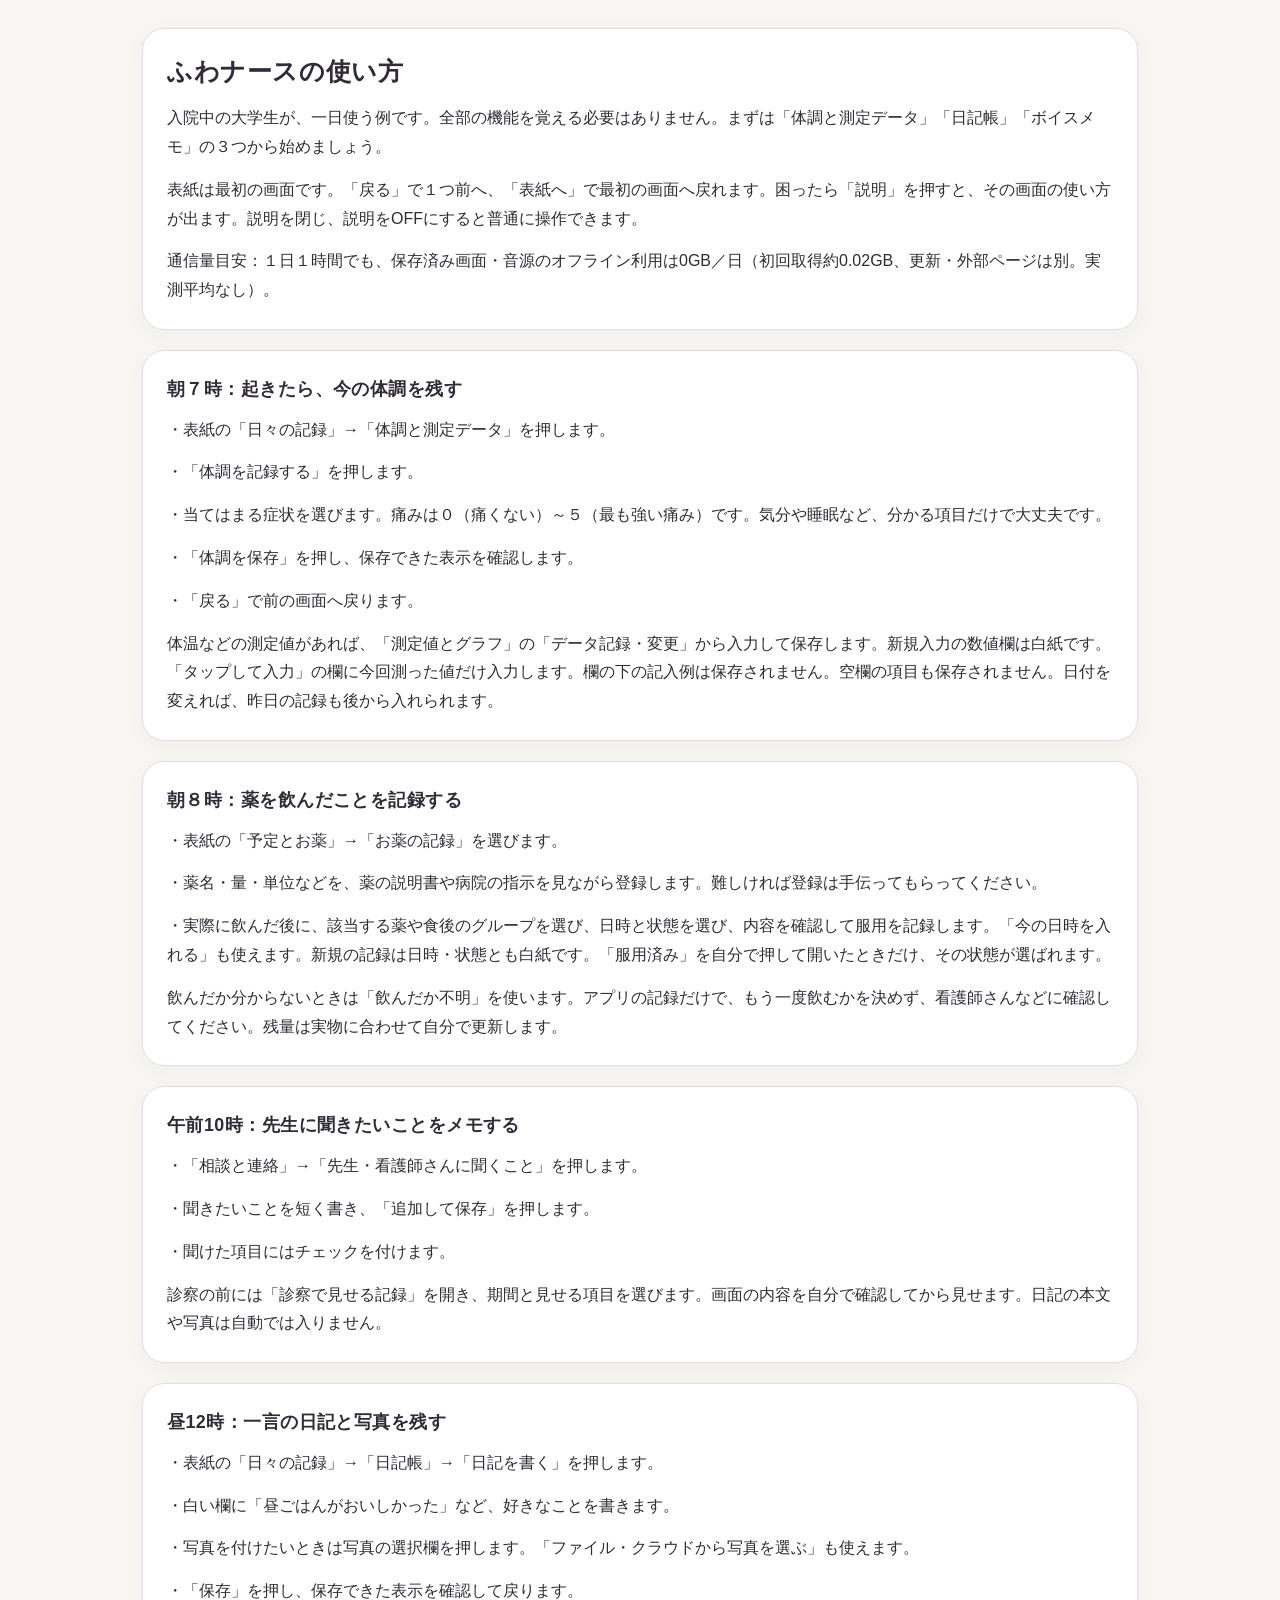
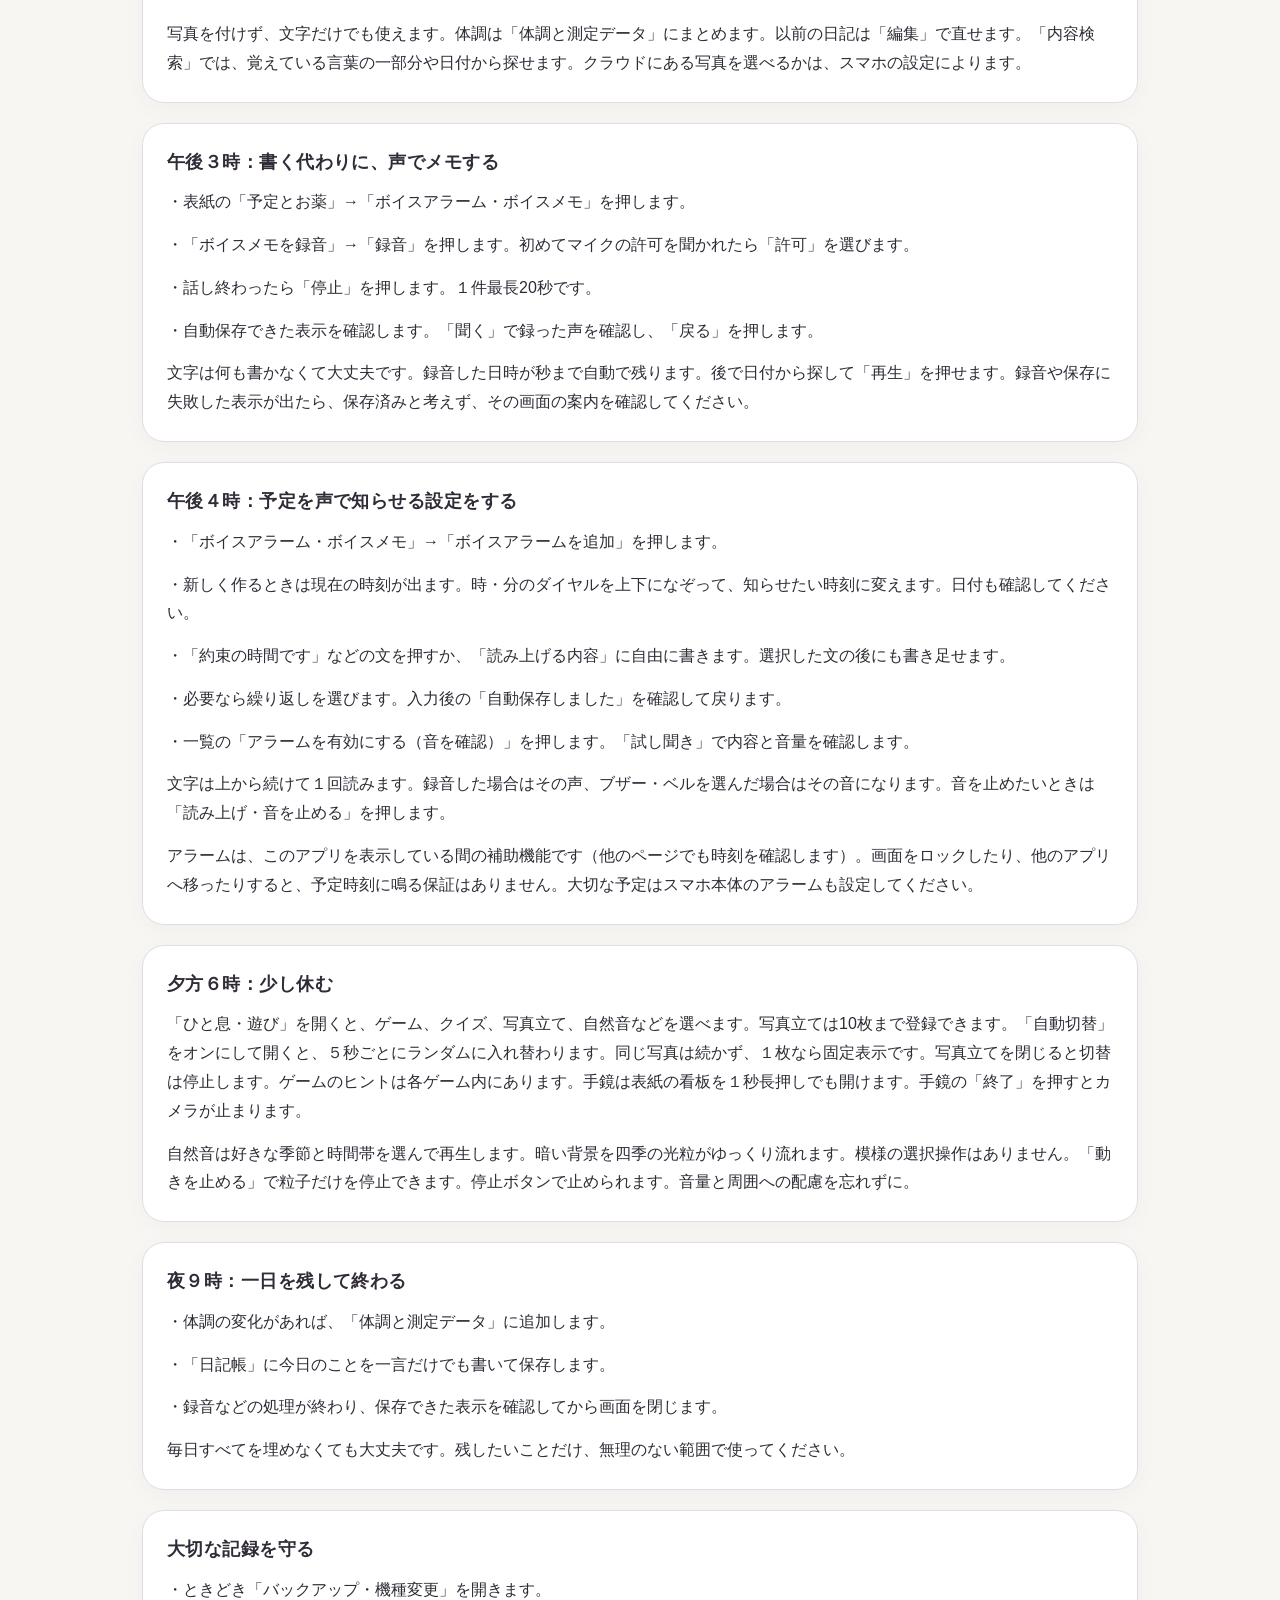
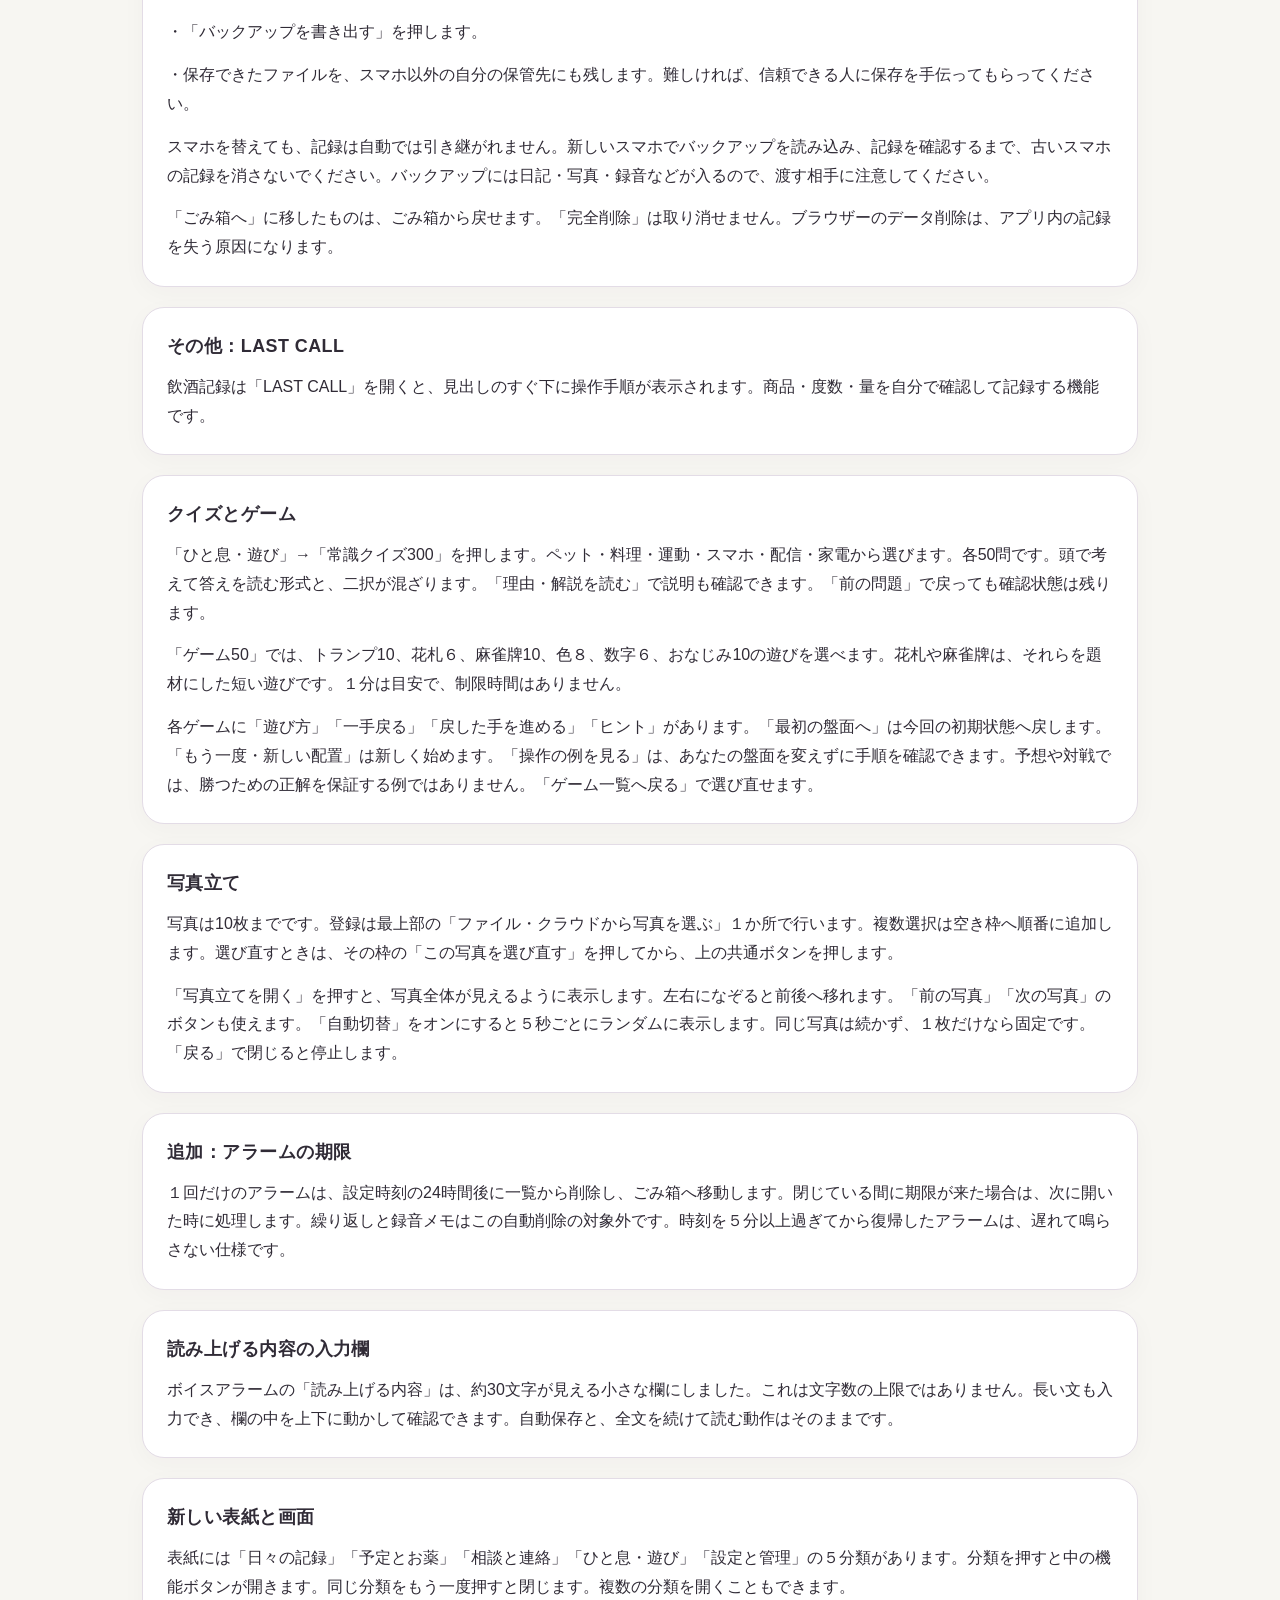
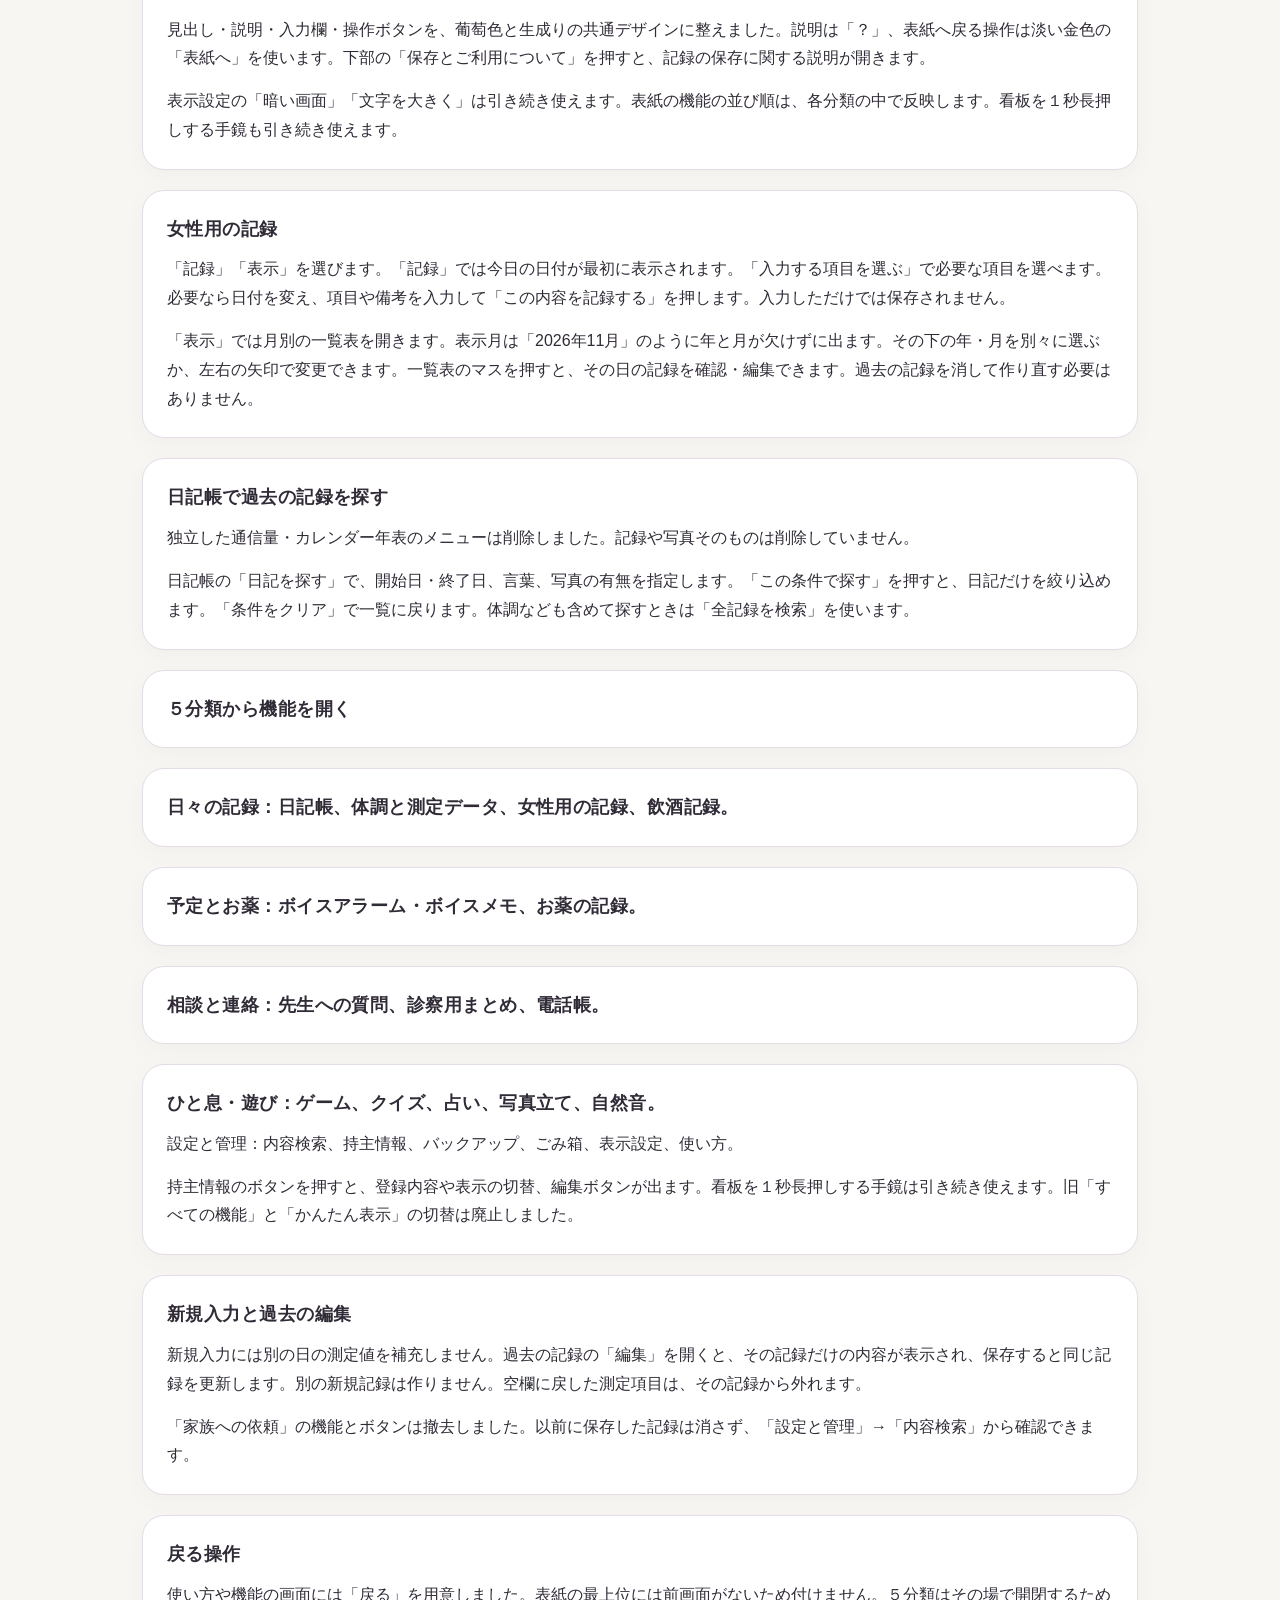
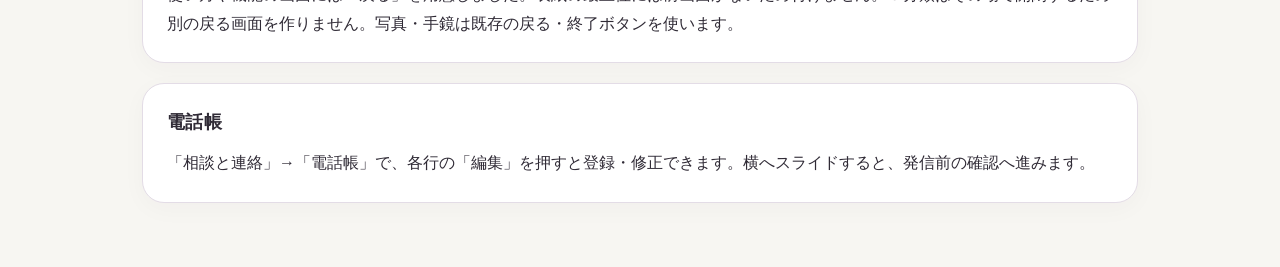
==== commit c5871cbc: "Add files via upload" ====
--- a/FUWA_GUIDE.html
+++ b/FUWA_GUIDE.html
@@ -1,4 +1,4 @@
-<!doctype html><html lang="ja"><meta charset="utf-8"><meta name="viewport" content="width=device-width,initial-scale=1"><title>ふわナースの使い方</title><link rel="stylesheet" href="app-v1.19.css"><body><main><section class="card"><h1>ふわナースの使い方</h1><p>入院中の大学生が、一日使う例です。全部の機能を覚える必要はありません。まずは「体調と測定データ」「日記帳」「ボイスメモ」の３つから始めましょう。</p><p>表紙は最初の画面です。「戻る」で１つ前へ、「表紙へ」で最初の画面へ戻れます。困ったら「説明」を押すと、その画面の使い方が出ます。説明を閉じ、説明をOFFにすると普通に操作できます。</p><p>通信量目安：１日１時間でも、保存済み画面・音源のオフライン利用は0GB／日（初回取得約0.02GB、更新・外部ページは別。実測平均なし）。</p></section>
+<!doctype html><html lang="ja"><meta charset="utf-8"><meta name="viewport" content="width=device-width,initial-scale=1"><title>ふわナースの使い方</title><link rel="stylesheet" href="app-v1.20.css"><body><main><section class="card"><h1>ふわナースの使い方</h1><p>入院中の大学生が、一日使う例です。全部の機能を覚える必要はありません。まずは「体調と測定データ」「日記帳」「ボイスメモ」の３つから始めましょう。</p><p>表紙は最初の画面です。「戻る」で１つ前へ、「表紙へ」で最初の画面へ戻れます。困ったら「説明」を押すと、その画面の使い方が出ます。説明を閉じ、説明をOFFにすると普通に操作できます。</p><p>通信量目安：１日１時間でも、保存済み画面・音源のオフライン利用は0GB／日（初回取得約0.02GB、更新・外部ページは別。実測平均なし）。</p></section>
 <section class="card"><h2>朝７時：起きたら、今の体調を残す</h2><p>・表紙の「日々の記録」→「体調と測定データ」を押します。</p><p>・「体調を記録する」を押します。</p><p>・当てはまる症状を選びます。痛みは０（痛くない）～５（最も強い痛み）です。気分や睡眠など、分かる項目だけで大丈夫です。</p><p>・「体調を保存」を押し、保存できた表示を確認します。</p><p>・「戻る」で前の画面へ戻ります。</p><p>体温などの測定値があれば、「測定値とグラフ」の「データ記録・変更」から入力して保存します。新規入力の数値欄は白紙です。「タップして入力」の欄に今回測った値だけ入力します。欄の下の記入例は保存されません。空欄の項目も保存されません。日付を変えれば、昨日の記録も後から入れられます。</p></section>
 <section class="card"><h2>朝８時：薬を飲んだことを記録する</h2><p>・表紙の「予定とお薬」→「お薬の記録」を選びます。</p><p>・薬名・量・単位などを、薬の説明書や病院の指示を見ながら登録します。難しければ登録は手伝ってもらってください。</p><p>・実際に飲んだ後に、該当する薬や食後のグループを選び、日時と状態を選び、内容を確認して服用を記録します。「今の日時を入れる」も使えます。新規の記録は日時・状態とも白紙です。「服用済み」を自分で押して開いたときだけ、その状態が選ばれます。</p><p>飲んだか分からないときは「飲んだか不明」を使います。アプリの記録だけで、もう一度飲むかを決めず、看護師さんなどに確認してください。残量は実物に合わせて自分で更新します。</p></section>
 <section class="card"><h2>午前10時：先生に聞きたいことをメモする</h2><p>・「相談と連絡」→「先生・看護師さんに聞くこと」を押します。</p><p>・聞きたいことを短く書き、「追加して保存」を押します。</p><p>・聞けた項目にはチェックを付けます。</p><p>診察の前には「診察で見せる記録」を開き、期間と見せる項目を選びます。画面の内容を自分で確認してから見せます。日記の本文や写真は自動では入りません。</p></section>
@@ -9,7 +9,8 @@
 <section class="card"><h2>夜９時：一日を残して終わる</h2><p>・体調の変化があれば、「体調と測定データ」に追加します。</p><p>・「日記帳」に今日のことを一言だけでも書いて保存します。</p><p>・録音などの処理が終わり、保存できた表示を確認してから画面を閉じます。</p><p>毎日すべてを埋めなくても大丈夫です。残したいことだけ、無理のない範囲で使ってください。</p></section>
 <section class="card"><h2>大切な記録を守る</h2><p>・ときどき「バックアップ・機種変更」を開きます。</p><p>・「バックアップを書き出す」を押します。</p><p>・保存できたファイルを、スマホ以外の自分の保管先にも残します。難しければ、信頼できる人に保存を手伝ってもらってください。</p><p>スマホを替えても、記録は自動では引き継がれません。新しいスマホでバックアップを読み込み、記録を確認するまで、古いスマホの記録を消さないでください。バックアップには日記・写真・録音などが入るので、渡す相手に注意してください。</p><p>「ごみ箱へ」に移したものは、ごみ箱から戻せます。「完全削除」は取り消せません。ブラウザーのデータ削除は、アプリ内の記録を失う原因になります。</p></section>
 <section class="card"><h2>その他：LAST CALL</h2><p>飲酒記録は「LAST CALL」を開くと、見出しのすぐ下に操作手順が表示されます。商品・度数・量を自分で確認して記録する機能です。</p></section>
-<section class="card"><h2>クイズとゲーム</h2><p>「クイズ150」は、文章の問題を読んで回答する遊びです。簡単・普通・難しいに各50問。各コースは、考えてから答えを開く33問・二択9問・四択8問が混ざります。自己確認式は頭の中で考え、「考えたら、答えを読む」を押します。答え本文は30文字以内で、理由は別の「理由・解説を読む」を開いて確認します。「前の問題」で戻っても確認状態は残ります。同じコース内の一巡までは重複せず、長めの推理短編も時々出ます。</p><p>「ゲーム50」は、盤面やカードを操作して遊びます。絵合わせ、記憶、消灯、スライド、迷路、箱運び、水路、文字札、配置、仕分け、川渡り、リバーシなど50種類です。ゲーム内の「遊び方」を読み、「一手戻る」「戻した手を進める」「ヒント」を使えます。ヒントは操作する場所を文章と枠で示します。必ず最善手とは限りません。「最初の盤面へ」で今回の初期状態からやり直せます。「解き方の例」では、あなたの盤面を変えずに練習用の手順を一手ずつ進めたり、完成形を見たりできます。対戦ゲームの例は一つの対局例で、勝ちを保証する手順ではありません。「ゲーム一覧へ戻る」で選び直せます。制限時間はありません。</p><p>記憶・消灯などは再配置されます。迷路や川渡りなど、同じ盤面をやり直すゲームもあります。ゲームの途中経過は生活記録として保存されず、ページを再読み込みすると最初からです。</p></section>
+<section class="card"><h2>クイズとゲーム</h2><p>「ひと息・遊び」→「常識クイズ300」を押します。ペット・料理・運動・スマホ・配信・家電から選びます。各50問です。頭で考えて答えを読む形式と、二択が混ざります。「理由・解説を読む」で説明も確認できます。「前の問題」で戻っても確認状態は残ります。</p><p>「ゲーム50」では、トランプ10、花札６、麻雀牌10、色８、数字６、おなじみ10の遊びを選べます。花札や麻雀牌は、それらを題材にした短い遊びです。１分は目安で、制限時間はありません。</p><p>各ゲームに「遊び方」「一手戻る」「戻した手を進める」「ヒント」があります。「最初の盤面へ」は今回の初期状態へ戻します。「もう一度・新しい配置」は新しく始めます。「操作の例を見る」は、あなたの盤面を変えずに手順を確認できます。予想や対戦では、勝つための正解を保証する例ではありません。「ゲーム一覧へ戻る」で選び直せます。</p></section>
+<section class="card"><h2>写真立て</h2><p>写真は10枚までです。登録は最上部の「ファイル・クラウドから写真を選ぶ」１か所で行います。複数選択は空き枠へ順番に追加します。選び直すときは、その枠の「この写真を選び直す」を押してから、上の共通ボタンを押します。</p><p>「写真立てを開く」を押すと、写真全体が見えるように表示します。左右になぞると前後へ移れます。「前の写真」「次の写真」のボタンも使えます。「自動切替」をオンにすると５秒ごとにランダムに表示します。同じ写真は続かず、１枚だけなら固定です。「戻る」で閉じると停止します。</p></section>
 <section class="card"><h2>追加：アラームの期限</h2><p>１回だけのアラームは、設定時刻の24時間後に一覧から削除し、ごみ箱へ移動します。閉じている間に期限が来た場合は、次に開いた時に処理します。繰り返しと録音メモはこの自動削除の対象外です。時刻を５分以上過ぎてから復帰したアラームは、遅れて鳴らさない仕様です。</p></section>
 <section class="card"><h2>読み上げる内容の入力欄</h2><p>ボイスアラームの「読み上げる内容」は、約30文字が見える小さな欄にしました。これは文字数の上限ではありません。長い文も入力でき、欄の中を上下に動かして確認できます。自動保存と、全文を続けて読む動作はそのままです。</p></section>
 <section class="card"><h2>新しい表紙と画面</h2><p>表紙には「日々の記録」「予定とお薬」「相談と連絡」「ひと息・遊び」「設定と管理」の５分類があります。分類を押すと中の機能ボタンが開きます。同じ分類をもう一度押すと閉じます。複数の分類を開くこともできます。</p><p>見出し・説明・入力欄・操作ボタンを、葡萄色と生成りの共通デザインに整えました。説明は「？」、表紙へ戻る操作は淡い金色の「表紙へ」を使います。下部の「保存とご利用について」を押すと、記録の保存に関する説明が開きます。</p><p>表示設定の「暗い画面」「文字を大きく」は引き続き使えます。表紙の機能の並び順は、各分類の中で反映します。看板を１秒長押しする手鏡も引き続き使えます。</p></section>
--- a/app-v1.20.css
+++ b/app-v1.20.css
@@ -0,0 +1,319 @@
+
+:root{--bg:#fff8f3;--panel:#ffffffd9;--ink:#4c302e;--muted:#826b65;--accent:#b84d66;--line:#e5cbb7;--shadow:0 5px 18px #76413b12;--scale:1}*{box-sizing:border-box}body{margin:0;background:radial-gradient(ellipse at top,#f4d9df,transparent 65%),var(--bg);color:var(--ink);font:calc(16px * var(--scale))/1.65 system-ui,-apple-system,sans-serif}body.dark{--bg:#211b21;--panel:#332b34;--ink:#fff0e7;--muted:#cab6b3;--line:#65505b;--accent:#ef9eb1}button,input,select,textarea{font:inherit;color:inherit}button,a,select{touch-action:manipulation}button{cursor:pointer;background:var(--panel);border:1px solid var(--line);border-radius:16px;padding:12px 16px;min-height:48px}button:hover{border-color:var(--accent)}button:disabled{opacity:.45;cursor:default}button.primary{background:var(--accent);color:white;border-color:var(--accent)}button.danger{color:#b52c3e}input,select,textarea{width:100%;background:var(--bg);border:1px solid var(--line);border-radius:12px;padding:11px;margin:5px 0 12px}textarea{min-height:140px;resize:vertical}label{display:block}small,.muted{color:var(--muted)}h1,h2,h3,p{margin:0 0 12px}h1{font:700 1.65em/1.4 Georgia,serif}h2{font-size:1.2em;margin-top:20px}h3{font-size:1.05em}main{max-width:860px;margin:auto;padding:16px 16px 80px}header{position:sticky;top:0;z-index:20;background:var(--bg);border-bottom:1px solid var(--line);padding:9px 15px;display:flex;gap:8px;align-items:center;justify-content:space-between}header button{padding:7px 12px;min-height:42px}header .nostack>*{flex:0 0 auto}header select{width:105px;margin:0;padding:7px;max-width:125px}.row{display:flex;align-items:center;gap:10px;flex-wrap:wrap}.row>*{flex:1}.grid{display:grid;grid-template-columns:repeat(2,minmax(0,1fr));gap:12px}.card{background:var(--panel);border:1px solid var(--line);border-radius:22px;box-shadow:var(--shadow);padding:19px;margin-bottom:15px}.tile{display:flex;gap:12px;align-items:center;text-align:left;min-height:108px;box-shadow:var(--shadow);width:100%;padding:17px}.tile .icon{font-size:30px;flex:0 0 40px}.tile strong{display:block;font-size:1.08em}.tile small{display:block;font-size:.78em;margin-top:4px}.hero{background:linear-gradient(110deg,#ffefdf,var(--panel));border-color:#cda56e}.brand{text-align:center;padding:8px 0 15px}.brand img{width:100%;max-height:245px;object-fit:contain;border-radius:25px;user-select:none;-webkit-touch-callout:none}.chip{display:inline-block;padding:5px 12px;border-radius:20px;background:#b84d6614;font-size:.85em}.choice{display:flex;flex-wrap:wrap;gap:7px;margin-bottom:13px}.choice button{padding:9px 13px}.choice .selected{background:var(--accent);color:white}.photo-grid{display:grid;grid-template-columns:repeat(3,1fr);gap:9px}.photo-grid img{width:100%;height:120px;object-fit:cover;border-radius:12px}.avatar{width:92px;height:92px;border-radius:50%;object-fit:cover;background:#e8dada}.entry{border-bottom:1px solid var(--line);padding:16px 0}.entry:last-child{border:0}.entry .body{white-space:pre-wrap;overflow-wrap:anywhere}.entry img{cursor:zoom-in}.dial{display:flex;align-items:center;gap:8px;margin-bottom:13px}.dial select{margin:0;max-width:190px}.dial button{padding:8px 17px;font-size:1.3em}.dial .check{width:auto;margin:0}.tabs{display:flex;overflow:auto;gap:7px;margin-bottom:14px}.tabs button{white-space:nowrap}.slider{position:relative;background:linear-gradient(100deg,var(--panel),#bddde733);border:1px solid var(--line);border-radius:40px;height:82px;margin-bottom:12px;overflow:hidden;touch-action:pan-y}.slider .track{position:absolute;left:20px;right:25px;top:35px;height:12px;background:#a8cbee;border-radius:15px}.slider .handle{position:absolute;left:5px;top:5px;height:70px;width:70%;border-radius:35px;background:var(--panel);border:2px solid #abcce3;padding:9px 20px;z-index:2;line-height:1.35;user-select:none;-webkit-touch-callout:none;overflow:hidden}.slider .handle strong,.slider .handle small{display:block;overflow:hidden;text-overflow:ellipsis;white-space:nowrap}.slider .end{position:absolute;right:14px;top:19px;font-size:28px}.overlay{position:fixed;inset:0;z-index:80;background:var(--bg);padding:20px;overflow:auto;display:flex;flex-direction:column;align-items:stretch}.overlay .inner{max-width:760px;width:100%;margin:auto}.overlay video{position:absolute;inset:0;width:100%;height:100%;object-fit:contain;transform:scaleX(-1);background:#000}.overlay.frame{background:#090909;color:white;padding:0;touch-action:pan-y}.overlay.frame img{width:100%;height:100%;object-fit:contain;min-height:0;flex:1}.frame .controls{position:absolute;top:14px;left:14px;right:14px;z-index:2;display:flex;gap:10px}.frame .controls button{background:#222b;color:white;border-color:#aaa5}.mirror-note{position:absolute;bottom:20px;left:0;width:100%;text-align:center;color:white;text-shadow:0 1px 5px black;pointer-events:none}.toast{position:fixed;bottom:22px;left:50%;transform:translateX(-50%);z-index:150;background:#49332e;color:white;padding:12px 20px;border-radius:15px;max-width:92%;box-shadow:var(--shadow)}#helpBanner{background:#f3e1a7;color:#3a3025;padding:8px;text-align:center}dialog{border:1px solid var(--line);border-radius:22px;background:var(--bg);color:var(--ink);width:min(94vw,650px);max-height:92vh;padding:24px}dialog::backdrop{background:#24141a80}svg.chart{width:100%;height:auto;min-height:180px;overflow:visible}.legend{display:flex;gap:15px;font-size:.85em}.progress{position:fixed;top:0;left:0;height:4px;background:var(--accent);z-index:200;width:0}.game-board{font-size:1.1em;text-align:center;padding:18px;background:var(--bg);border-radius:18px;white-space:pre-wrap;overflow-wrap:anywhere}.answers{display:grid;gap:10px;margin-top:15px}.answers button{text-align:left}.success{color:#2b8065;font-weight:bold}.error{color:#b52c3e}.board{display:grid;gap:6px;max-width:360px;margin:15px auto}.board button{padding:6px;aspect-ratio:1;min-height:48px;font-size:1.2em}.calendar{display:grid;grid-template-columns:repeat(7,1fr);gap:5px}.calendar button{padding:4px;min-height:58px;border-radius:8px;font-size:.85em}.calendar img{width:100%;height:38px;object-fit:cover}.checkrow{display:flex;gap:10px;align-items:center}.checkrow input{width:auto;margin:0}.badge{font-size:.8em;border-radius:8px;padding:2px 7px;background:#ac627321}.notice{padding:12px;border-left:4px solid var(--accent);background:#b84d660b}.owner-field{padding:12px;border-bottom:1px solid var(--line);overflow-wrap:anywhere}.owner-field:last-child{border:0}a{color:var(--accent)}footer{text-align:center;margin-top:25px;font-size:.8em;color:var(--muted)}.help-page{font-size:1.12em}.help-page p{margin-bottom:20px}.help-page h1{margin:20px 0}.sr{position:absolute;clip:rect(0,0,0,0)}@media(max-width:520px){main{padding:12px 12px 70px}.tile{padding:12px;min-height:104px;gap:7px}.tile .icon{font-size:25px;flex-basis:28px}.tile strong{font-size:.94em}.grid{gap:9px}.card{padding:15px}.brand img{max-height:210px}h1{font-size:1.4em}.row.nostack>*{min-width:0}header{padding:7px}.slider .handle{width:72%}.photo-grid img{height:95px}}body.large{--scale:1.18}
+.help-on{background:#326e60!important;color:white!important;border-color:#326e60!important}#helpBtn{font-size:.76em;white-space:nowrap}.modal-tools{position:sticky;top:-24px;background:var(--bg);z-index:8;display:flex;gap:8px;justify-content:space-between;padding:8px 0}.modal-tools button{font-size:.85em;padding:8px 12px}.modal-tools .help-on{box-shadow:0 0 0 2px #326e6030}#modalHelpNotice{position:relative}.dial-roll{flex:1;text-align:center;font-size:1.8em;font-weight:700;line-height:1.8;background:linear-gradient(var(--bg),var(--panel),var(--bg));border:1px solid var(--line);border-radius:12px;cursor:ns-resize;touch-action:none;user-select:none;min-width:90px}.dial-roll:focus{outline:3px solid var(--accent)}.dial-list{font-size:.82em;margin:0 0 16px}.dial-list summary{cursor:pointer}.dial-list select{max-width:260px}.month-scroll{overflow:auto;max-height:72vh;margin-top:14px;isolation:isolate;border:1px solid var(--line);border-radius:12px}.month-table{border-collapse:separate;border-spacing:0;font-size:.8em;width:max-content;min-width:100%}.month-table th,.month-table td{border-right:1px solid var(--line);border-bottom:1px solid var(--line);text-align:center;min-width:38px;height:39px}.month-table th:first-child{position:sticky;left:0;background:var(--bg);z-index:2;width:150px;min-width:150px;max-width:150px;text-align:left;padding:8px;font-size:.88em}.month-table thead th{position:sticky;top:0;background:var(--bg);z-index:3}.month-table thead th:first-child{z-index:4}.month-table td button{border:0;background:transparent;border-radius:0;width:100%;height:100%;padding:3px;min-height:38px;font-size:1em;white-space:nowrap}.month-table .good{background:#3a9d7d12;color:#267b65}.month-table .mild{background:#dfa8371b;color:#896215}.month-table .strong{background:#c258751f;color:#a13b59}.month-table .aux{background:#758fb414}.month-table .numeric{color:var(--ink)}.fit-month{overflow:auto}.fit-month .month-table{table-layout:fixed;width:100%;font-size:clamp(6px,.9vw,11px)}.fit-month .month-table th,.fit-month .month-table td{min-width:0}.fit-month .month-table th:first-child{width:65px;min-width:65px;font-size:8px}.fit-month .month-table td button{font-size:inherit;padding:0;overflow:hidden;text-overflow:clip}.fit-month .month-table td.numeric button{font-size:.8em}.official-link{display:block;border:1px solid var(--line);border-radius:14px;padding:13px;text-decoration:none;background:var(--panel)}.official-link:focus{outline:2px solid var(--accent)}header strong{white-space:nowrap;font-size:.9em}header .nostack{gap:5px}header select{width:86px!important}@media(max-width:380px){#helpBtn{font-size:.65em;padding:6px}header strong{font-size:.8em}header select{width:72px!important}header button{padding:6px 9px}}
+
+/* Keep the existing palette and silhouettes; emphasize actionable outlines. */
+button:not(:disabled),a.official-link,summary{border:2px solid #b99a8c}button:disabled{border:1px solid var(--line);opacity:.48;cursor:default}.month-table td button:not(:disabled){border:2px solid #b99a8c70;border-radius:5px}.tile:not(:disabled){border-width:2px}.dial-roll{border-width:2px}
+#homeBtn,[data-action="goTop"]{background:#fff0a6!important;color:#58441a!important;border:2px solid #c4a652!important;box-shadow:0 2px 5px #92762a22;font-weight:750}#homeBtn:focus-visible,[data-action="goTop"]:focus-visible{outline:3px solid #806312;outline-offset:3px}
+header{flex-wrap:wrap;gap:6px}header strong{flex:1;text-align:center}#backBtn{font-size:.83em;padding:7px 10px}header>.row{margin-left:auto}header #homeBtn{padding:7px 12px}.help-nav{position:sticky;top:0;display:flex;justify-content:space-between;gap:8px;background:var(--bg);padding:8px 0}.mirror-nav{position:absolute;top:15px;left:15px;right:15px;display:flex;justify-content:space-between;z-index:10}.modal-tools{flex-wrap:wrap}.transfer-simple{font-size:1.12em;line-height:2}details{margin:14px 0}summary{cursor:pointer;padding:10px 12px;border-radius:12px;background:var(--panel)}
+.week-scroll{overflow:auto;max-height:70vh;border:1px solid var(--line);border-radius:12px}.week-table{border-collapse:separate;border-spacing:0;min-width:100%;width:max-content;font-size:.85em}.week-table th,.week-table td{padding:5px;border-bottom:1px solid var(--line);border-right:1px solid var(--line);text-align:center;min-width:60px}.week-table th:first-child{position:sticky;left:0;z-index:2;background:var(--bg);text-align:left;min-width:132px;max-width:170px;overflow-wrap:anywhere}.week-table thead th{position:sticky;top:0;z-index:3;background:var(--bg)}.week-table thead th:first-child{z-index:4}.week-table td button{width:100%;padding:5px;min-height:46px;font-size:1.3em}.dose-taken{background:#dbeee2}.dose-unsure{background:#fff0cb}.dose-skipped{background:#eee7e5}.week-table .dose-taken button,.week-table .dose-unsure button,.week-table .dose-skipped button{color:#423b32}
+.season-canvas{height:clamp(230px,38vh,410px);position:relative;overflow:hidden;border-radius:22px;background:linear-gradient(130deg,var(--season0,#eef1ee),var(--season1,#dce2e5),var(--season2,#f7f5f0));isolation:isolate}.season-shape{position:absolute;width:110%;height:110%;border-radius:44% 56% 60% 40%;filter:blur(24px);opacity:.4;will-change:transform;animation:season-drift 38s ease-in-out infinite alternate;animation-play-state:paused;background:radial-gradient(ellipse,var(--season1,#dce2e5),transparent 66%)}.season-shape.one{left:-45%;top:-35%}.season-shape.two{left:35%;top:10%;animation-delay:-19s;animation-duration:47s;background:radial-gradient(ellipse,var(--season0,#eef1ee),transparent 70%)}.season-shape.three{left:-15%;top:45%;animation-delay:-9s;animation-duration:53s;background:radial-gradient(ellipse,var(--season2,#f7f5f0),transparent 70%)}.moving .season-shape{animation-play-state:running}.season-now{min-height:3em;text-align:center}.sound-grid{display:grid;grid-template-columns:repeat(3,minmax(0,1fr));gap:9px}.sound-choice{padding:10px 6px;font-size:.9em}.sound-choice strong,.sound-choice small{display:block}.sound-choice small{font-size:.8em}.sound-choice[aria-pressed="true"]{background:#e1ebdf;border-color:#597556}.sound-status{text-align:center;font-size:.8em;color:var(--muted)}@keyframes season-drift{from{transform:translate(-8%,-5%) rotate(-8deg) scale(1)}to{transform:translate(12%,9%) rotate(12deg) scale(1.18)}}@media(prefers-reduced-motion:reduce){.season-shape{animation:none!important}}@media(max-width:380px){header strong{display:none}.sound-grid{gap:6px}.sound-choice{font-size:.8em}}
+
+.fit-week .week-table{width:100%;table-layout:fixed}.fit-week .week-table th,.fit-week .week-table td{min-width:0;padding:2px;font-size:.8em}.fit-week .week-table th:first-child{width:85px;min-width:85px;max-width:85px;font-size:.82em}.fit-week .week-table td button{padding:0;min-height:40px;font-size:1.2em;overflow-wrap:anywhere}.fit-week .week-table thead th{font-size:.65em;white-space:nowrap}.fit-week .week-table td{vertical-align:middle}
+
+
+.site-notice{max-width:828px;margin:0 auto 32px;padding:20px;border:2px solid #555;border-radius:14px;background:#fff;color:#000;font-size:1rem;line-height:1.8;overflow-wrap:anywhere}.site-notice p:last-child{margin-bottom:0}@media(max-width:860px){.site-notice{margin:0 12px 24px}}
+.creator-credit{text-align:center;margin:24px auto 0}.creator-credit img{display:block;width:160px;max-width:100%;height:auto;margin:auto;border-radius:8px}
+.dial input{width:130px;text-align:center;font-size:28px;font-weight:700;margin:0}.dial button{min-width:64px;font-size:28px;touch-action:none}.clear-exit .controls{opacity:1!important;flex-wrap:wrap}.clear-exit .controls button:first-child{background:#fff9b5;color:#000;font-size:20px;border:3px solid #333;min-height:56px}.mirror-exit{position:absolute;top:15px;right:15px;z-index:4}.mirror-exit button{background:#fff9b5;color:#000;font-size:20px;border:3px solid #333}.season-canvas{filter:saturate(2.2) brightness(1.08);border:2px solid #77a49b}.season-shape{opacity:.85;filter:blur(9px);background:radial-gradient(ellipse,#f4ce52 10%,var(--season1) 50%,transparent 72%)}.season-shape.two{background:radial-gradient(ellipse,#64c4ab 10%,var(--season0) 55%,transparent 75%)}.season-shape.three{background:radial-gradient(ellipse,#ce95e0 10%,var(--season2) 55%,transparent 75%)}.meal-actions button{margin:5px;background:#e8f6d6;color:#172d16}.meal-drug{display:flex;gap:12px;align-items:center;flex-wrap:wrap;border:2px solid #acc6b5;border-radius:14px;padding:18px;margin:12px 0;font-size:20px}.meal-drug input,.checkrow input{width:26px;height:26px;flex-shrink:0}.colour-games{background:#fff8e2;color:#342947}.colour-games .board button,.colour-games .answers button{background:#e2f4ff;color:#2b2859;border-color:#7c9bd1}.colour-games .board button:nth-child(3n+1),.colour-games .answers button:nth-child(3n+1){background:#ffe1e9}.colour-games .board button:nth-child(3n+2),.colour-games .answers button:nth-child(3n+2){background:#def6ce}.colour-games .board button.primary{background:#ffd052}.game-assist button{background:#ffe88d;color:#302949}button[data-action^="game:"]:nth-child(4n+1){background:#ffe0e8}button[data-action^="game:"]:nth-child(4n+2){background:#e0f1ff}button[data-action^="game:"]:nth-child(4n+3){background:#e1f6d3}button[data-action^="game:"]:nth-child(4n){background:#fff0bc}
+.season-shape{animation-duration:12s}.season-shape.two{animation-duration:15s}.season-shape.three{animation-duration:18s}@media(prefers-reduced-motion:reduce){.season-canvas.motion-enabled .season-shape{animation:season-drift 14s ease-in-out infinite alternate!important}.season-canvas.motion-enabled .season-shape.two{animation-delay:-7s!important}.season-canvas.motion-enabled .season-shape.three{animation-delay:-3s!important}}
+.simple-home{display:grid;gap:12px;margin:20px 0}.simple-home .tile{font-size:1.2em;min-height:80px;background:#fff2cc;border:2px solid #c5a66e}.all-features{margin:20px 0}.all-features>summary{padding:18px;border:2px solid #aabb9c;border-radius:15px;background:#edf6e3;font-size:1.1em;font-weight:bold;cursor:pointer}.all-features .grid{margin-top:16px}.order-row{display:flex;align-items:center;gap:8px;margin:8px 0}.order-row span{flex:1}.order-row button{padding:8px;min-height:44px}.check-item{padding:15px;border-bottom:1px solid var(--line)}.check-item small{display:block}.check-item .checkrow{margin-bottom:10px}.previous-value{color:#777;background:#f7f7f7;font-weight:400}.cover-home105{position:fixed;right:12px;bottom:12px;z-index:75;background:#fff2a9;color:#111;border:3px solid #665b2b;font-weight:bold;box-shadow:0 3px 12px #0003}.save-confirmation{font-size:22px;font-weight:bold;background:#176441;color:white;min-width:240px;text-align:center}body:has(dialog[open])>.cover-home105{display:none}.modal-tools:has([data-action="cover105"]){position:sticky;top:-24px;z-index:10;background:var(--bg)}
+
+body.on-home106 #homeBtn,body.on-home106>.cover-home105{display:none!important}.voice-panel106{background:#fff;border:3px solid #506678;border-radius:16px;padding:16px;color:#17232e}.voice-buttons106{display:grid;grid-template-columns:repeat(3,minmax(0,1fr));gap:8px}.voice-buttons106 button{border:3px solid currentColor;border-radius:10px;min-height:60px;font-weight:800;padding:10px 4px;font-size:1.1em}.voice-record106{background:#b02235!important;color:white!important}.voice-stop106{background:#263445!important;color:white!important}.voice-listen106{background:#1268ad!important;color:white!important}.voice-buttons106 button:disabled{opacity:.35}.record-clock106{font-size:1.65em;font-weight:800;margin:15px 0 4px}#recordMeter106{width:100%;height:22px;accent-color:#b02235}#recordStatus{margin-top:12px;border:2px solid #506678;background:#f0f5fa;padding:12px;border-radius:8px;min-height:70px;font-weight:700}#recordStatus.record-error106{border-color:#b02235;background:#fff0f1;color:#8b1022}#memoSave106{color:var(--ink);font-weight:700;border:2px solid #26805c;padding:12px;margin:15px 0}.memo-close106{width:100%;background:#fff0aa!important;border:3px solid #7c6528;color:#312400!important;font-weight:700}.memo-body106{white-space:pre-wrap}
+
+.brand img{display:block;width:100%;max-width:760px;height:auto;margin:0 auto}.brand{padding:0;background:transparent}.preset-grid108{display:grid;grid-template-columns:repeat(2,minmax(0,1fr));gap:8px}.preset-grid108 button{font-size:1rem;white-space:normal}#entryBody{white-space:pre-wrap}label[hidden]{display:none!important}
+
+.creator-credit{width:100%;max-width:none;margin:0;padding:0;text-align:center}.creator-credit img{display:block;width:100%!important;max-width:none!important;height:auto!important;margin:0}
+.mirror-full109{position:fixed!important;inset:0!important;width:100vw!important;height:100dvh!important;padding:0!important;margin:0!important;background:#000;z-index:10000}.mirror-full109 video{display:block;width:100%!important;height:100%!important;max-width:none!important;max-height:none!important;object-fit:cover!important;transform:scaleX(-1)}.mirror-full109 .mirror-exit{position:absolute;top:max(12px,env(safe-area-inset-top));right:max(12px,env(safe-area-inset-right));z-index:2}
+.lc-start109{display:grid;grid-template-columns:1fr 1fr;gap:12px}.lc-start109 button{font-size:1.2em;min-height:78px}.lc-total109{display:flex;gap:12px;flex-wrap:wrap}.lc-total109 span{flex:1;font-size:1.8em;font-weight:bold;padding:14px;background:#f4e8f8;color:#482c56;border-radius:16px}.lc-total109 small{display:block;font-size:.5em}.lc-confirm109{padding:14px;border:2px solid #8c659d;border-radius:12px;background:#faf1ff;color:#36223d}.lc-chip109{display:flex;flex-wrap:wrap;gap:7px;margin:8px 0 18px}.lc-chip109 button{padding:8px;min-height:42px}.lc-art109{width:min(210px,70vw);aspect-ratio:1;background-image:url('last-call-art-v1.09.png');background-size:300% 200%;background-repeat:no-repeat;margin:8px auto}.lc-chart109{width:100%;height:auto;display:block;background:#fff;color:#302137;border-radius:12px}.lc-cancelled109{opacity:.65}.table-wrap{overflow-x:auto}.lc-choose109 label{font-weight:bold}.lc-choose109 select{min-height:52px}#lcCount109{max-width:160px}.lc-start109 button:disabled{opacity:.45}
+
+dialog.alarm-full110{position:fixed;inset:0;margin:0;width:100vw;max-width:none;height:100vh;height:100dvh;min-height:100dvh;max-height:100dvh;border:0;border-radius:0;padding:max(12px,env(safe-area-inset-top)) max(16px,env(safe-area-inset-right)) max(24px,env(safe-area-inset-bottom)) max(16px,env(safe-area-inset-left));background:var(--bg);overflow-y:auto;overscroll-behavior:contain}dialog.alarm-full110::backdrop{background:var(--bg)}.alarm-full110 .modal-tools{top:0;padding:8px 0;flex-wrap:wrap;background:var(--bg)}.clock-row110{display:flex;gap:12px;align-items:center;max-width:420px}.clock-row110 label{flex:1;min-width:0}.clock-row110 select{font-size:1.3em;min-height:58px;background:var(--bg);border:2px solid var(--accent)}.clock-row110>span{font-size:1.5em}.nav-back110{border:2px solid var(--line);border-radius:14px;min-height:48px;padding:10px 16px;font-weight:600}.lc-how110{background:var(--bg);border:2px solid var(--line);border-radius:18px;padding:18px;margin-bottom:18px}.lc-how110 li,.guide110 li{margin-bottom:12px}.guide110{line-height:1.9}.guide-intro110{padding:16px;border:2px solid var(--line);border-radius:18px;margin-bottom:20px}.guide110 ol,.lc-how110 ol{padding-left:1.5em}.alarm-clock110{padding:16px;border:2px solid var(--line);border-radius:16px;margin-bottom:20px}
+
+.time-dial111{flex:1;min-width:100px;text-align:center}.time-dial111>button{width:100%;padding:5px;min-height:40px}.wheel111{display:flex;flex-direction:column;align-items:center;justify-content:center;min-height:156px;border:2px solid var(--accent);border-radius:15px;touch-action:none;user-select:none;background:var(--bg);cursor:ns-resize}.wheel111 strong{font-size:2.2rem;border-top:1px solid var(--line);border-bottom:1px solid var(--line);width:100%}.wheel-prev111,.wheel-next111{color:var(--muted);font-size:1.1rem;opacity:.6}.wheel111:focus{outline:3px solid var(--accent)}.alarm-status111{padding:16px;border:2px solid var(--line);border-radius:16px;margin-bottom:18px}dialog.game-full111{position:fixed;inset:0;margin:0;width:100vw;max-width:none;height:100vh;height:100dvh;min-height:100dvh;max-height:100dvh;border:0;border-radius:0;padding:max(12px,env(safe-area-inset-top)) max(14px,env(safe-area-inset-right)) max(24px,env(safe-area-inset-bottom)) max(14px,env(safe-area-inset-left));background:var(--bg);overflow-y:auto}dialog.game-full111::backdrop{background:var(--bg)}.game-full111 .modal-tools{top:0;background:var(--bg);flex-wrap:wrap}.game-full111 .board{width:min(90vw,70dvh,720px);max-width:none;margin:20px auto;gap:8px}.game-full111 .board button{font-size:clamp(1.2rem,5vw,2.8rem);min-height:54px}.game-full111 .game-board{font-size:clamp(1.1rem,3.5vw,1.8rem);line-height:1.8;text-align:left;padding:20px}.game-full111 .answers{grid-template-columns:repeat(2,minmax(0,1fr));gap:12px}.game-full111 .answers button{min-height:76px;font-size:1.15rem;overflow-wrap:anywhere}.game-rules111{border:2px solid var(--line);border-radius:15px;padding:12px;margin:14px 0}.game-rules111 h2{margin-top:0}.quiz-courses111{display:grid;gap:16px;grid-template-columns:repeat(auto-fit,minmax(160px,1fr))}.quiz-courses111 button{min-height:90px;font-size:1.2rem}#reasonResult111{margin-top:18px;padding:10px}#reasonResult111:empty{display:none}@media(max-width:400px){.game-full111 .answers{grid-template-columns:1fr}}
+.game-full111 .board>div:not(.row){height:clamp(44px,10vw,100px)!important}.compact-note112{box-sizing:border-box;line-height:1.5;padding:.5em;overflow-y:auto;resize:vertical;font-size:1rem}.word-prompt112{white-space:pre-wrap;overflow-wrap:anywhere}.game-full111 .game-board{font-size:clamp(1.05rem,3.4vw,1.4rem);line-height:1.9;white-space:pre-wrap}.game-full111 .answers button{line-height:1.6;text-align:left}@media(max-width:600px){.game-full111 .answers{grid-template-columns:1fr}}
+
+/* ふわナース — 葡萄色と生成りの共通デザイン */
+:root{
+ --bg:#f7f6f2;--panel:#fff;--ink:#302b36;--muted:#716778;
+ --accent:#684576;--accent-strong:#51335d;--accent-soft:#f0eaf3;
+ --line:#e3dce6;--line-strong:#c8bacf;--sage:#526c5c;--sage-soft:#edf3ee;
+ --shadow:0 6px 24px #38263e08;--radius:22px;--content-width:1040px;
+ --scale:1;color-scheme:light;
+}
+body{background:var(--bg);color:var(--ink);font-family:-apple-system,BlinkMacSystemFont,"Hiragino Kaku Gothic ProN","Yu Gothic UI",Meiryo,sans-serif;font-size:calc(16px * var(--scale));line-height:1.8;-webkit-font-smoothing:antialiased;overflow-wrap:anywhere}
+body.dark{--bg:#211e25;--panel:#2b2630;--ink:#f4edf7;--muted:#c3b7ca;--accent:#d1acdf;--accent-strong:#edcef7;--accent-soft:#3a2e42;--line:#514458;--line-strong:#796483;--sage:#bdd4c3;--sage-soft:#2a3930;--shadow:0 8px 24px #0002;color-scheme:dark}
+[hidden]{display:none!important}
+h1,h2,h3{font-family:inherit;color:var(--ink);font-weight:750;letter-spacing:.025em;overflow-wrap:anywhere}
+h1{font-size:1.55em;line-height:1.5;margin:0 0 14px}
+h2{font-size:1.12em;line-height:1.6;margin:24px 0 12px}
+h3{font-size:1em;line-height:1.6;margin:0 0 12px}
+p{margin:0 0 14px}small{line-height:1.7}strong{font-weight:700}
+main{width:100%;max-width:var(--content-width);padding:28px 22px 44px}
+main>*,.row>*,.grid>*{min-width:0}
+body>header{min-height:78px;padding:12px max(20px,calc((100vw - var(--content-width))/2 + 22px));background:var(--panel);border-bottom:1px solid var(--line);gap:12px;box-shadow:0 2px 14px #39263e04;align-items:center;flex-wrap:wrap}
+body>header .app-wordmark113{display:flex!important;flex:1;flex-direction:column;align-items:flex-start;text-align:left;white-space:nowrap;min-width:100px;line-height:1.3;color:var(--accent-strong);font-size:1.15rem;letter-spacing:.06em;padding-left:12px;border-left:3px solid var(--accent)}
+.app-wordmark113 .wordmark-light113{font-weight:500;letter-spacing:.02em}
+.app-wordmark113 small{font-size:.58rem;font-weight:600;letter-spacing:.13em;line-height:1.7;color:var(--muted)}
+body>header .row{flex-wrap:nowrap;gap:7px}body>header select{width:86px!important;min-height:42px;padding:8px;font-size:.8rem;border-radius:10px;background:var(--bg)}
+button:not(:disabled),a.official-link,summary{border:1px solid var(--line-strong)}
+button{background:var(--panel);border-radius:12px;min-height:48px;padding:12px 17px;font-weight:600;line-height:1.6;box-shadow:none;transition:background-color .15s,border-color .15s,box-shadow .15s}
+button:hover:not(:disabled){background:var(--accent-soft);border-color:var(--accent)}
+button:active:not(:disabled){box-shadow:inset 0 1px 4px #35203e14}
+button:focus-visible,a:focus-visible,summary:focus-visible,input:focus-visible,select:focus-visible,textarea:focus-visible{outline:3px solid var(--accent);outline-offset:3px}
+button:disabled{opacity:.45;border:1px solid var(--line);cursor:default}
+button.primary,button.selected,.choice .selected{background:var(--accent)!important;color:var(--panel)!important;border-color:var(--accent)!important}
+body.dark button.primary,body.dark button.selected,body.dark .choice .selected{color:#281c30!important}
+button.primary:hover:not(:disabled){background:var(--accent-strong)!important}
+button.danger{color:#9c354d;border-color:#ddb8c2;background:var(--panel)}
+body.dark button.danger{color:#ffb5c8;border-color:#885469}
+#homeBtn,[data-action="goTop"],[data-action="cover105"],.memo-close106{background:#faf1dd!important;color:#624b22!important;border:1px solid #d4c096!important;box-shadow:none!important;font-weight:700}
+body.dark #homeBtn,body.dark [data-action="goTop"],body.dark [data-action="cover105"],body.dark .memo-close106{background:#473b27!important;color:#f6e0ad!important;border-color:#8b7954!important}
+header button,#backBtn{min-height:42px;border-radius:10px;font-size:.78rem;padding:8px 11px}
+#helpBtn{width:42px;min-width:42px;font-size:1rem;font-weight:750;padding:6px}
+.help-on{background:var(--sage)!important;color:var(--panel)!important;border-color:var(--sage)!important}
+#helpBanner{background:var(--sage-soft);color:var(--ink);border-bottom:1px solid var(--line);padding:12px 20px;font-size:.85rem}
+input,select,textarea{border:1px solid var(--line-strong);border-radius:11px;background:var(--bg);padding:12px;color:var(--ink);margin:7px 0 18px;line-height:1.6;max-width:100%}
+label{font-size:.94em;font-weight:600}input[type="checkbox"],input[type="radio"]{accent-color:var(--accent)}
+textarea{font-weight:400}.compact-note112{font-size:1rem;line-height:1.5;padding:.5em;resize:vertical}
+.checkrow{gap:12px;font-weight:500}.checkrow input{width:22px;height:22px;flex:none;margin:0}
+.row{gap:12px}.grid{gap:14px}
+.card,.page-surface113,.page-lead113,.all-features113,.all-features-open113,.home-daily113{background:var(--panel);border:1px solid var(--line);border-radius:var(--radius);box-shadow:var(--shadow);padding:24px;margin:0 0 20px}
+.card>:last-child,.page-surface113>:last-child,.hero-caption113>:last-child{margin-bottom:0}
+.card>h2:first-child{margin-top:0}
+.page-lead113{padding:26px 28px;border-top:3px solid var(--accent)}
+.page-lead113 h1{margin-bottom:12px}.page-lead113>p:not(.page-kicker113){font-size:.94em;color:var(--muted)}
+.page-lead113>.row{margin-top:18px}
+.page-kicker113{color:var(--accent)!important;font-size:.7rem!important;letter-spacing:.14em;font-weight:750;margin:0 0 8px!important}
+.page-surface113>h2:first-child{margin-top:0}
+.page-surface113>.grid{margin-top:14px}
+.chip,.badge{background:var(--accent-soft);color:var(--accent-strong);border:1px solid var(--line);border-radius:8px;padding:5px 10px;font-weight:600}
+.notice,.lc-how110,.guide-intro110{background:var(--accent-soft);border:1px solid var(--line);border-left:3px solid var(--accent);border-radius:12px;padding:16px;color:var(--ink)}
+.entry{border-color:var(--line);padding:20px 0}.entry .body{margin-top:12px}
+.entry>.row>strong{font-size:1.02em}.entry small{font-size:.78em}.entry>.row:last-child button{min-height:42px;padding:9px 14px;font-size:.86em}
+.tabs{padding-bottom:5px;gap:8px}.tabs button{border-radius:10px;min-height:44px;font-size:.9em}
+.tabs button.primary{box-shadow:none}
+details{margin:16px 0}summary{background:var(--panel);padding:15px 18px;border-radius:13px;font-weight:650}
+.home-shell113{display:flex;flex-direction:column;gap:22px}
+.home-shell113>section,.home-shell113>details{margin:0}
+.home-hero113{background:var(--panel);border:1px solid var(--line);border-radius:26px;overflow:hidden;box-shadow:var(--shadow)}
+.hero-top113{display:flex;justify-content:space-between;align-items:center;padding:20px 25px 0;gap:16px}
+.personal113{font-size:.65rem;letter-spacing:.22em;font-weight:750;color:var(--accent)}
+.hero-top113 time{font-size:.77rem;font-weight:500;color:var(--muted)}
+.brand.cover-stage113{margin:12px 20px 0;padding:18px 12px 10px;border-radius:20px;background:linear-gradient(135deg,var(--accent-soft),var(--bg));text-align:center;overflow:hidden}
+.brand.cover-stage113 img{display:block;width:100%;max-width:640px!important;max-height:none!important;height:auto;margin:0 auto;border-radius:0;filter:drop-shadow(0 7px 9px #39243e12)}
+.cover-stage113 small{display:block;margin-top:10px;color:var(--muted);font-size:.68rem;letter-spacing:.02em}
+.hero-caption113{padding:24px 26px 26px}
+.hero-caption113 h1{font-size:clamp(1.2rem,3.6vw,1.65rem);letter-spacing:.04em;margin:0 0 8px}
+.hero-caption113 p{font-size:.82rem;color:var(--muted);letter-spacing:.025em}
+.section-head113{display:flex;justify-content:space-between;gap:14px;align-items:baseline;margin:0 0 18px}
+.section-head113 h2{font-size:1.02em;letter-spacing:.06em;margin:0}
+.section-head113>span{font-size:.72rem;color:var(--muted)}
+.daily-grid113{display:grid;grid-template-columns:repeat(3,minmax(0,1fr));gap:12px}
+.feature113{width:100%;display:flex;align-items:center;gap:13px;text-align:left;border:1px solid var(--line)!important;background:var(--panel);padding:16px 15px;min-height:90px;border-radius:14px}
+.feature113:hover:not(:disabled){border-color:var(--accent)!important;background:var(--accent-soft)}
+.feature-icon113{display:grid;place-items:center;width:42px;height:42px;border-radius:12px;flex:0 0 42px;background:var(--accent-soft);color:var(--accent)}
+.feature-icon113 svg,.all-features113 summary svg{width:24px;height:24px;fill:none;stroke:currentColor;stroke-width:1.65;stroke-linecap:round;stroke-linejoin:round}
+.feature-copy113{display:flex;flex-direction:column;gap:5px;min-width:0;flex:1}
+.feature-copy113 strong{font-size:.92em;line-height:1.55;letter-spacing:.015em;font-weight:700}
+.feature-copy113 small{font-size:.7rem;color:var(--muted);line-height:1.65;font-weight:400}
+.feature-arrow113{font-size:1.5rem;line-height:1;color:var(--muted);font-weight:400;flex:0 0 8px}
+.feature-primary113{min-height:150px;align-items:flex-start;flex-wrap:wrap;background:var(--bg);position:relative;padding:18px}
+.feature-primary113 .feature-icon113{width:42px;flex-basis:42px}
+.feature-primary113 .feature-copy113{flex-basis:100%;padding-right:6px}
+.feature-primary113 .feature-arrow113{position:absolute;right:17px;top:29px}
+.feature-primary113 .feature-copy113 strong{font-size:1em}
+.all-features113{padding:0!important;overflow:hidden}
+.all-features113>summary{display:flex;align-items:center;justify-content:space-between;flex-wrap:wrap;gap:8px;border:0;border-radius:0;padding:21px 24px;list-style:none;background:var(--panel)}
+.all-features113>summary::-webkit-details-marker{display:none}
+.all-features113>summary>span{display:flex;align-items:center;gap:12px;color:var(--ink);font-size:1rem}
+.all-features113>summary svg{color:var(--accent);width:22px;height:22px}
+.all-features113>summary:after{content:'＋';font-size:1.1rem;color:var(--accent)}
+.all-features113[open]>summary:after{content:'−'}
+.all-features113>summary>small{font-size:.7rem;font-weight:400;color:var(--muted);margin-left:auto}
+.all-features113[open]>summary{border-bottom:1px solid var(--line)}
+.all-features-body113{padding:22px 24px 24px}.all-features-open113{padding:24px}
+.feature-group113{margin:0 0 26px}.feature-group113:last-child{margin-bottom:0}
+.feature-group113 h3{font-size:.8rem;color:var(--muted);letter-spacing:.08em;margin-bottom:12px}
+.feature-grid113{display:grid;grid-template-columns:repeat(2,minmax(0,1fr));gap:10px}
+.home-shell113>.card[data-help="owner"]{margin-top:0!important}
+.owner-field{padding:15px 0;border-color:var(--line);font-size:.92em}
+.owner-field strong{display:inline-block;margin-right:6px}
+.site-notice{max-width:calc(var(--content-width) - 44px);margin:0 auto 24px;padding:0;background:var(--panel);color:var(--ink);border:1px solid var(--line);border-radius:18px;font-size:.82rem;box-shadow:none;overflow:hidden;text-align:left}
+.site-notice details{margin:0}.site-notice summary{border:0;border-radius:0;background:var(--panel);font-size:.85rem;padding:18px 22px}
+.site-notice details p{margin:0;padding:0 22px 16px;color:var(--muted)}
+.site-notice #appVersion{border-top:1px solid var(--line);padding:11px 22px;margin:0!important;font-size:.7rem;letter-spacing:.07em;color:var(--muted)}
+.creator-credit{max-width:var(--content-width);padding:0 22px 32px;margin:0 auto}
+.creator-credit img{border-radius:20px;max-height:360px;object-fit:contain;background:#f5f0df}
+.photo-grid{gap:12px}.photo-grid img{border:1px solid var(--line);border-radius:12px}
+.official-link{border-radius:13px;padding:16px;background:var(--panel);border-color:var(--line)}
+.order-row,.check-item{padding:12px 0;border-bottom:1px solid var(--line)}
+.order-row button{min-height:42px;font-size:.82em}
+.meal-drug{border:1px solid var(--line);border-radius:14px;padding:18px;font-size:1em;background:var(--panel)}
+.meal-actions button{background:var(--sage-soft);color:var(--ink);border-color:var(--line-strong);border-radius:10px}
+.slider{background:var(--accent-soft);border:1px solid var(--line-strong);border-radius:16px}
+.slider .track{background:var(--line-strong)}.slider .handle{border:1px solid var(--line-strong);border-radius:12px;background:var(--panel)}
+.slider .end{color:var(--accent)}
+dialog{width:min(94vw,740px);border:1px solid var(--line);border-radius:24px;background:var(--panel);padding:24px;color:var(--ink);box-shadow:0 20px 80px #20162525;overscroll-behavior:contain}
+dialog::backdrop{background:#21192780;backdrop-filter:blur(3px)}
+dialog>.modal-tools{background:var(--panel)!important;top:-24px;border-bottom:1px solid var(--line);padding:12px 0 16px;margin-bottom:22px;gap:8px}
+.modal-tools button{font-size:.78rem;border-radius:10px;min-height:42px}
+dialog>h1{border-left:3px solid var(--accent);padding-left:14px;margin:0 0 18px}
+dialog>p:not(.game-board){font-size:.92em}
+dialog.alarm-full110,dialog.game-full111{background:var(--bg);padding:18px max(20px,calc((100vw - var(--content-width))/2 + 22px)) max(32px,env(safe-area-inset-bottom));padding-top:max(18px,env(safe-area-inset-top));overflow-x:hidden}
+dialog.alarm-full110::backdrop,dialog.game-full111::backdrop{background:var(--bg)}
+dialog.alarm-full110>.modal-tools,dialog.game-full111>.modal-tools{top:0;background:var(--bg)!important}
+.alarm-clock110,.alarm-status111,.alarm-presets108,.voice-panel106,.game-rules111,.lc-how110{background:var(--panel);color:var(--ink);border:1px solid var(--line);border-radius:18px;padding:20px;margin:0 0 20px}
+.alarm-presets108>p:first-child{color:var(--muted);font-size:.85em}
+.preset-grid108{gap:10px;margin-bottom:15px}.preset-grid108 button{font-size:.9em;background:var(--bg);min-height:52px;border-radius:11px}
+.clock-row110{max-width:400px;gap:16px}.wheel111{background:var(--bg);border:1px solid var(--line-strong);border-radius:14px}
+.wheel111 strong{border-color:var(--line);background:var(--panel);font-variant-numeric:tabular-nums;color:var(--accent-strong)}
+.time-dial111>button{border-color:transparent;background:transparent;color:var(--accent);min-height:44px;font-size:1.05rem}
+.voice-panel106 h2{font-size:1rem;margin-top:0}
+.voice-buttons106{gap:10px}.voice-buttons106 button{border:1px solid transparent;border-radius:12px;min-height:56px;font-size:.95em;font-weight:700}
+.voice-record106{background:#994158!important;color:#fff!important}.voice-stop106{background:#554b5d!important;color:#fff!important}.voice-listen106{background:#526c5c!important;color:#fff!important}
+#recordMeter106{height:12px;accent-color:var(--accent)}
+#recordStatus{border:1px solid var(--line);border-radius:12px;background:var(--bg);color:var(--ink);font-size:.9em;min-height:0;padding:14px;font-weight:500}
+#recordStatus.record-error106{background:#fff0f3;color:#8c2943;border-color:#ddadb9}
+#memoSave106{border:1px solid var(--line);border-left:3px solid var(--sage);border-radius:12px;background:var(--sage-soft);padding:14px 16px;color:var(--ink);font-size:.9em}
+.record-clock106{font-size:1.4em;color:var(--accent-strong)}
+.lc-start109{gap:14px}.lc-start109 button{border-radius:15px;min-height:76px;font-size:1.05em}
+.lc-total109 span{background:var(--accent-soft);color:var(--accent-strong);border:1px solid var(--line);border-radius:14px;font-variant-numeric:tabular-nums;font-size:1.6em}
+.lc-confirm109{background:var(--sage-soft);color:var(--ink);border:1px solid var(--line);border-radius:14px;padding:18px}
+.lc-chip109 button{border-radius:9px;font-size:.82em;background:var(--bg)}
+.lc-how110 h2{margin-top:0}.lc-how110 li{font-size:.92em}
+.lc-chart109{background:var(--panel);color:var(--ink);border:1px solid var(--line);border-radius:14px}
+.lc-chart109 text{fill:var(--ink)}
+.lc-art109{border-radius:18px;background-color:#f5f0e9}
+.colour-games{background:var(--bg);color:var(--ink)}
+button[data-action^="game:"],.colour-games .answers button,.colour-games .board button{background:var(--panel)!important;color:var(--ink);border-color:var(--line-strong)}
+.grid>button.tile{display:flex;flex-direction:column;align-items:flex-start;justify-content:center;gap:9px;border:1px solid var(--line);border-radius:15px;min-height:108px;background:var(--panel);padding:19px;box-shadow:var(--shadow)}
+.grid>button.tile small{font-size:.65rem;letter-spacing:.09em;color:var(--accent);background:var(--accent-soft);border-radius:6px;padding:2px 7px}
+.grid>button.tile strong{font-size:1em;line-height:1.65}
+.grid>button.tile:hover:not(:disabled){background:var(--accent-soft)!important;border-color:var(--accent)}
+.game-full111 .game-board{background:var(--panel);border:1px solid var(--line);border-radius:20px;padding:24px;font-size:clamp(1.05rem,3.4vw,1.35rem);line-height:2;box-shadow:var(--shadow);margin-bottom:18px}
+.game-full111 .answers{gap:12px;margin:20px 0}
+.game-full111 .answers button{background:var(--panel)!important;color:var(--ink);border:1px solid var(--line-strong);border-radius:14px;padding:17px 20px;min-height:70px;line-height:1.75;font-size:1rem}
+.game-full111 .answers button:hover:not(:disabled){background:var(--accent-soft)!important}
+.game-full111 .board button{background:var(--panel)!important;color:var(--ink);border-radius:14px;border:1px solid var(--line-strong)}
+.game-full111 .board button.primary{background:var(--accent)!important;color:var(--panel)!important}
+.game-rules111{font-size:.9em}.game-rules111 h2{font-size:1em;margin-top:0}
+.game-assist button{background:var(--accent-soft);color:var(--ink);border:1px solid var(--line-strong)}
+#reasonResult111:not(:empty),#gameResult:not(:empty){background:var(--sage-soft);border:1px solid var(--line);border-radius:15px;padding:20px;line-height:1.85;margin-top:20px}
+.quiz-courses111{gap:14px;margin:20px 0}.quiz-courses111 button{border-radius:16px;min-height:84px;font-size:1.05rem}
+.month-scroll,.week-scroll{border-color:var(--line);border-radius:14px}
+.month-table th,.week-table th{background:var(--panel)!important;color:var(--muted)}
+.month-table td button:not(:disabled){border-color:var(--line)!important;border-radius:4px;background:transparent}
+.week-table td button{border-radius:8px;background:transparent}
+.month-table .good{background:var(--sage-soft);color:var(--sage)}
+.month-table .mild{background:#fbf1d8;color:#735a24}.month-table .strong{background:#f6e4ed;color:#923e62}
+.dose-taken{background:var(--sage-soft)}.dose-unsure{background:#fbf1d8}.dose-skipped{background:var(--accent-soft)}
+.dial input{border-color:var(--line-strong);background:var(--panel);border-radius:12px}
+.dial button{border-color:var(--line-strong);background:var(--accent-soft);color:var(--accent-strong);border-radius:10px}
+.dial-roll{border:1px solid var(--line-strong);background:linear-gradient(var(--bg),var(--panel),var(--bg));border-radius:13px;color:var(--accent-strong)}
+.season-canvas{filter:none;border:1px solid var(--line);border-radius:20px}
+.sound-choice{border-radius:12px;background:var(--panel);padding:14px 8px}
+.sound-choice[aria-pressed="true"]{background:var(--sage-soft);border:2px solid var(--sage);color:var(--ink)}
+.sound-choice strong{font-size:.94em}.sound-choice small{color:var(--muted)}
+.season-shape{opacity:.5;filter:blur(18px)}
+.toast{background:var(--accent-strong);color:var(--panel);border-radius:13px;font-size:.9em;box-shadow:0 8px 30px #24162d26;padding:14px 20px}
+.save-confirmation{background:#3e6651;color:#fff;font-size:1.05em}
+.clear-exit .controls button:first-child,.mirror-exit button{background:#faf1dd;color:#624b22;border:1px solid #d4c096;border-radius:12px;font-size:1rem;min-height:48px;box-shadow:0 3px 14px #0003}
+.help-page{font-size:1em}.help-page p{line-height:1.9}.guide110{font-size:1em}
+@media(min-width:780px){.home-hero113{display:grid;grid-template-columns:1.15fr 1fr;align-items:center}.hero-top113{grid-column:1/-1}.cover-stage113{grid-column:1;grid-row:2}.hero-caption113{grid-column:2;grid-row:2;padding-left:12px}.home-hero113 .brand{margin-bottom:24px}.hero-caption113 h1{font-size:1.4rem;line-height:1.8}.hero-caption113 p{max-width:19em}.feature-grid113{grid-template-columns:repeat(2,minmax(0,1fr))}}
+@media(max-width:650px){main{padding:18px 14px 30px}body>header{min-height:69px;padding:10px 14px;gap:8px}.app-wordmark113{font-size:1rem!important}body>header .row{gap:5px}header #homeBtn{padding:8px 9px}.home-shell113{gap:16px}.home-hero113{border-radius:22px}.hero-top113{padding:17px 19px 0}.brand.cover-stage113{margin:12px 12px 0;padding:15px 5px 10px;border-radius:16px}.hero-caption113{padding:20px}.hero-caption113 h1{font-size:1.22rem}.hero-caption113 p{font-size:.76rem}.home-daily113,.all-features-open113{padding:20px 16px}.daily-grid113{grid-template-columns:1fr;gap:10px}.feature-primary113{flex-wrap:nowrap;align-items:center;min-height:90px;padding:16px}.feature-primary113 .feature-copy113{flex-basis:auto}.feature-primary113 .feature-arrow113{position:static}.feature-primary113 .feature-copy113 strong{font-size:.95em}.feature-grid113{grid-template-columns:1fr}.feature-copy113 small{font-size:.72rem}.section-head113{gap:8px;margin-bottom:15px}.section-head113>span{font-size:.65rem}.all-features113>summary{padding:19px 17px}.all-features-body113{padding:20px 16px}.all-features113>summary>small{display:none}.page-lead113,.page-surface113,.card{padding:20px 18px;border-radius:18px;margin-bottom:16px}.page-lead113{padding-top:22px}.page-lead113 h1{font-size:1.35em}.site-notice{max-width:none;margin:0 14px 18px}.creator-credit{padding:0 14px 24px}.creator-credit img{border-radius:16px}.grid{gap:10px}.grid>button.tile{padding:16px;min-height:100px}.grid>button.tile strong{font-size:.9em}.row:not(.nostack)>button{min-width:100px}.modal-tools>button{flex:0 1 auto}dialog{padding:20px 16px;border-radius:20px}dialog>.modal-tools{top:-20px}.game-full111 .game-board{padding:20px 18px}.game-full111 .answers{grid-template-columns:1fr}.game-full111 .answers button{padding:16px;min-height:64px}dialog.alarm-full110,dialog.game-full111{padding-left:max(14px,env(safe-area-inset-left));padding-right:max(14px,env(safe-area-inset-right))}.alarm-clock110,.alarm-status111,.alarm-presets108,.voice-panel106,.game-rules111,.lc-how110{padding:18px 16px;border-radius:16px}.preset-grid108 button{font-size:.82em;padding:12px 8px}.voice-buttons106 button{font-size:.88em;padding:12px 5px}.tile .icon{font-size:1.2rem}.sound-grid{grid-template-columns:repeat(3,minmax(0,1fr))}}
+@media(max-width:380px){body>header{gap:6px;padding-left:10px;padding-right:10px}body>header .app-wordmark113{font-size:.9rem!important;min-width:80px;padding-left:8px}body>header select{width:72px!important;font-size:.72rem}header #homeBtn,#backBtn{font-size:.69rem;padding:7px;min-height:42px}#helpBtn{width:36px;min-width:36px}.feature-icon113{width:38px;flex-basis:38px;height:38px}.hero-caption113 h1{font-size:1.1rem}.hero-top113 time{font-size:.69rem}.feature113{gap:11px}.section-head113>span{display:none}.clock-row110{gap:9px}.time-dial111{min-width:0}}
+@media(prefers-reduced-motion:reduce){*,*::before,*::after{scroll-behavior:auto!important;transition:none!important}.season-shape,.season-canvas.motion-enabled .season-shape,.season-canvas.motion-enabled .season-shape.two,.season-canvas.motion-enabled .season-shape.three{animation:none!important}}
+
+/* 説明ボタンの文字が言語欄へ重ならないよう幅を確保する。 */
+body>header #helpBtn{width:auto;min-width:76px;max-width:none;font-size:.72rem;white-space:nowrap;padding:8px 10px;flex:0 0 auto}
+.startup-error114 details p{font-family:inherit;overflow-wrap:anywhere;font-size:.9em}.startup-error114>p:last-child{margin-top:16px}
+@media(max-width:380px){body>header #helpBtn{min-width:70px;font-size:.67rem;padding:8px}}
+
+.women-switch115{display:grid;grid-template-columns:1fr 1fr;gap:12px;margin:16px 0}.women-switch115 button{font-size:1.05rem;min-height:62px;border-radius:14px}
+.women-month115{margin-bottom:20px;padding:18px;background:var(--bg);border:1px solid var(--line);border-radius:16px}
+.women-month-title115{display:grid;grid-template-columns:48px minmax(0,1fr) 48px;gap:12px;align-items:center;margin-bottom:18px}
+.women-month-title115>div{text-align:center;min-width:0}.women-month-title115 small{display:block;color:var(--muted);font-size:.76rem}.women-month-title115 strong{display:block;font-size:clamp(1.1rem,5vw,1.5rem);white-space:nowrap;font-variant-numeric:tabular-nums;color:var(--accent-strong)}
+.women-month-title115 button{padding:8px;min-width:0;font-size:1.5rem;min-height:48px}
+.women-month-select115{display:grid;grid-template-columns:minmax(0,1fr) minmax(0,1fr);gap:16px}.women-month-select115 label{min-width:0}.women-month-select115 select{width:100%;min-width:0;font-size:1.05rem;margin-bottom:0}
+#womenForm115{max-width:720px}#womenForm115>label{margin-bottom:8px}#womenForm115>button{width:100%;margin-top:12px}#womenDate115{min-width:0;max-width:100%;font-size:1.05rem}#womenError115:empty{display:none}#womenError115{color:#9c354d;font-weight:600}
+.play-board115{max-width:660px;margin:22px auto;overflow-x:auto;padding:3px}.play-grid115{display:grid;grid-template-columns:repeat(var(--play-cols),minmax(0,1fr));gap:7px;margin:16px auto;max-width:580px;width:100%}
+.play-grid115>.play-cell115,.play-tile115{aspect-ratio:1;min-width:0;min-height:44px;border:1px solid var(--line-strong);border-radius:11px;padding:4px;display:flex;align-items:center;justify-content:center;font-size:clamp(1rem,5.5vw,2rem);line-height:1.25;text-align:center;background:var(--panel);color:var(--ink);overflow-wrap:anywhere}
+.play-grid115>.play-cell115:disabled{opacity:.65}.play-grid115>.play-cell115:disabled:empty{background:var(--bg);border-style:dashed;opacity:1}
+.play-grid115 .play-selected115,.play-line-controls115 .play-selected115,.play-vessels115 .play-selected115,.play-color-choices115 .play-selected115{outline:3px solid var(--accent);outline-offset:-3px;background:var(--accent-soft)!important;color:var(--ink)!important}
+.play-grid115>.play-lit115,.play-grid115>.play-filled115{background:var(--accent-soft);color:var(--accent-strong);border-color:var(--accent)}
+.play-grid115>.play-wall115{background:#514653;color:#fff;border-color:#514653;opacity:1}
+.play-grid115>.play-player115{color:var(--accent-strong);background:var(--accent-soft);font-weight:800}
+.play-grid115>.play-goal115{background:var(--sage-soft);border:2px dashed var(--sage)}
+.play-grid115>.play-fixed115:disabled{background:var(--sage-soft);color:var(--sage);border-color:var(--sage);opacity:1}
+.play-grid115>.play-matched115{background:var(--sage-soft);border-color:var(--sage);opacity:1}
+.play-grid115>.play-open115{background:var(--bg);color:var(--muted);opacity:1!important;font-size:clamp(.7rem,2.7vw,1.1rem);letter-spacing:-1px}
+.play-grid115>.play-behind115{opacity:.35}.play-grid115>.play-pipe115{font-family:monospace;font-size:clamp(2.5rem,13vw,4rem);line-height:1;min-height:70px}
+.play-grid115>.play-word115{font-size:1.1rem;aspect-ratio:auto;min-height:64px;padding:12px}
+.play-grid115>.play-frog115{font-size:clamp(.9rem,3.7vw,1.5rem)}
+.play-line-controls115{display:flex;justify-content:center;gap:9px;flex-wrap:wrap;margin:16px 0}.play-line-controls115>button{flex:1;min-width:70px;min-height:48px;font-size:.85rem}
+.play-arrows115{display:grid;grid-template-columns:repeat(3,64px);gap:10px;justify-content:center;margin:22px auto}.play-arrows115 button{font-size:1.6rem;min-height:58px}.play-arrows115 button:first-child{grid-column:2}.play-arrows115 button:nth-child(2){grid-column:1;grid-row:2}.play-arrows115 button:nth-child(3){grid-column:2;grid-row:2}.play-arrows115 button:nth-child(4){grid-column:3;grid-row:2}
+.play-banner115,.play-status115{border:1px solid var(--line);border-radius:14px;padding:16px;background:var(--accent-soft);line-height:1.9}.play-status115{background:var(--panel);max-width:660px;margin:18px auto}.play-status115.success{background:var(--sage-soft);border-color:var(--sage);color:var(--sage)}
+.play-controls115{max-width:660px;margin:18px auto}.play-controls115 button{min-height:50px}.play-reference115{max-width:300px;margin:18px auto}.play-reference115 .play-grid115>span{border:1px solid var(--line);border-radius:6px;text-align:center;padding:6px;font-size:1rem;background:var(--panel)}
+.play-vessels115{display:grid;grid-template-columns:repeat(3,minmax(0,1fr));gap:16px;margin:30px auto;max-width:500px}.play-vessels115>button{padding:12px 5px;min-width:0;border-radius:14px;border:2px solid var(--line-strong)}
+.play-stack115,.play-tower115{display:flex;flex-direction:column;justify-content:flex-end;align-items:center;min-height:150px;gap:8px}.play-stack115>span{height:38px;font-size:1.6rem}.play-tower115{background:linear-gradient(90deg,transparent 48%,var(--line-strong) 48%,var(--line-strong) 52%,transparent 52%);border-bottom:4px solid var(--line-strong)}
+.play-ring115{display:block;height:26px;border-radius:8px;background:var(--accent);color:var(--panel);font-size:.7rem;line-height:26px}.play-ring115.play-size-0{background:transparent;color:var(--line-strong);width:12px}.play-size-1{width:38%}.play-size-2{width:65%}.play-size-3{width:94%}.play-vessels115 small{display:block;font-size:.7rem;margin-top:14px}
+.play-banks115{display:grid;grid-template-columns:1fr 1fr;gap:30px;background:linear-gradient(90deg,transparent 44%,#bfd6df55 44%,#bfd6df55 56%,transparent 56%);padding:16px 0}.play-banks115>section{background:var(--panel);border:1px solid var(--line);border-radius:14px;padding:16px;min-height:180px}.play-banks115 h3{font-size:.86rem}.play-banks115 p{font-size:.95rem;line-height:2.2}
+.play-color-choices115{display:grid;grid-template-columns:repeat(4,minmax(0,1fr));gap:8px}.play-color-choices115 button{padding:10px 4px;min-width:0;font-size:.85rem}
+.play-path-color115-0{background:#e9def1!important}.play-path-color115-1{background:#f6dfe9!important}.play-path-color115-2{background:#dceee1!important}.play-path-color115-3{background:#f5eacb!important}
+body.dark .play-path-color115-0{background:#573b64!important}body.dark .play-path-color115-1{background:#623848!important}body.dark .play-path-color115-2{background:#344e3f!important}body.dark .play-path-color115-3{background:#5c4e2e!important}
+.play-star-wrap115{position:relative;max-width:500px;margin:auto}.play-star-wrap115>.play-grid115{margin:0;position:relative;z-index:1;gap:0;background:transparent}.play-star-wrap115 .play-cell115{border-radius:50%;width:54px;height:54px;min-height:54px;margin:auto;aspect-ratio:1}.play-star-wrap115 .play-grid115>span{aspect-ratio:1}
+.play-constellation115{position:absolute;inset:0;width:100%;height:100%;z-index:0}.play-constellation115 line{stroke:var(--line-strong);stroke-width:4}.play-constellation115 .play-line-used115{stroke:var(--accent);stroke-width:7}
+@media(max-width:380px){.women-month115{padding:12px}.women-month-title115{grid-template-columns:44px minmax(0,1fr) 44px;gap:7px}.women-month-select115{gap:12px}.play-grid115{gap:5px}.play-grid115>.play-cell115,.play-tile115{border-radius:8px;min-height:39px}.play-vessels115{gap:10px}.play-arrows115{grid-template-columns:repeat(3,58px)}.play-star-wrap115 .play-cell115{width:44px;height:44px;min-height:44px}}
+
+.play-grid115.play-pipes115{gap:2px}.play-grid115>.play-pipe115{padding:0;border-radius:6px;overflow:hidden}.play-pipe115 svg{display:block;width:100%;height:100%;stroke:var(--accent);fill:var(--accent);stroke-width:8;stroke-linecap:round}
+
+.diary-dates116{display:grid;grid-template-columns:repeat(2,minmax(0,1fr));gap:16px}.diary-dates116 label,.diary-dates116 input{min-width:0;max-width:100%}
+
+.diary-find116>summary{border:0;padding:0;background:transparent;min-height:36px}.diary-find116[open]>summary{margin-bottom:18px}@media(max-width:560px){.diary-dates116{grid-template-columns:1fr;gap:0}}
+
+.categories117{display:grid;gap:14px}.category117{border:1px solid var(--line);border-radius:20px;background:var(--panel);box-shadow:var(--shadow);overflow:hidden}.category117>h2{margin:0;font-size:1rem}.category-trigger117{display:flex;align-items:center;gap:16px;width:100%;min-height:94px;padding:20px 24px;border:0!important;border-radius:0;background:var(--panel);text-align:left}.category-trigger117:hover{background:var(--accent-soft)}.category-copy117{display:flex;flex-direction:column;gap:5px;flex:1;min-width:0}.category-copy117 strong{font-size:1.08rem;letter-spacing:.04em}.category-copy117 small{font-size:.7rem;font-weight:400;color:var(--muted)}.category-sign117{font-size:1.5rem;font-weight:400;color:var(--accent)}.category-panel117{padding:20px 24px 24px;border-top:1px solid var(--line)}.category117.is-open117 .category-trigger117{background:var(--accent-soft)}#ownerPanel117>.card{margin-bottom:0!important}.category117 [hidden]{display:none!important}@media(max-width:650px){.categories117{gap:12px}.category-trigger117{padding:18px 17px;min-height:86px;gap:14px}.category-copy117 strong{font-size:1rem}.category-panel117{padding:17px 14px 20px}.category117{border-radius:17px}}
+/* v1.18：白紙から記録し、操作の位置を見つけやすくする */
+input::placeholder,textarea::placeholder{color:#776e7c;opacity:1;font-size:.88em;font-weight:400}
+.blank-dial118{display:grid;grid-template-columns:48px minmax(0,1fr) 48px;gap:8px;align-items:center;margin:6px 0}
+.blank-dial118 input{width:100%;min-width:0;max-width:none;background:#faf7fc;border:1.5px solid #b9a9c1;text-align:center;font-size:1.18rem;min-height:52px;color:#322c37}
+.blank-dial118 input:focus{outline:3px solid #cdb5dd;outline-offset:2px;background:#fff}
+.input-example118{font-size:.8rem;color:var(--muted,#706575);margin:4px 0 20px}
+.game-controls118{display:grid;grid-template-columns:repeat(2,minmax(0,1fr));gap:8px;margin:16px 0}
+.game-controls118 button{margin:0;min-height:48px;white-space:normal;line-height:1.4}
+.game-controls118 button:last-child{grid-column:1/-1}
+#gameDemo118[hidden]{display:none!important}
+#gameDemo118{border:2px solid #b7a4c3;margin-top:24px}
+.play-demo-board118{max-width:460px;margin:auto;pointer-events:none}
+.play-demo-board118 button:disabled{opacity:1;color:inherit;filter:none}
+.play-hint118{outline:4px solid #dba736!important;outline-offset:-3px;box-shadow:0 0 0 2px #fff!important}
+.quiz-answer118{margin:18px 0;padding:18px;border-radius:18px;border:1px solid #c7b5d1;background:#f7f0fa}
+.quiz-answer118 h2{margin-top:0;font-size:1.05rem}
+.quiz-short-answer118{font-size:1.3rem;font-weight:700;line-height:1.6;color:#563b64}
+.quiz-answer118 summary{min-height:44px;padding:10px 0;cursor:pointer}
+.quiz-nav118{margin-top:20px;gap:8px}.quiz-nav118 button{min-height:48px}
+.contact-row118{display:grid;grid-template-columns:minmax(0,1fr) auto;align-items:center;gap:8px;margin:12px 0}
+.contact-row118 .slider{margin:0;min-width:0}.contact-row118>button{margin:0;min-width:56px}
+.order-group118{padding:12px 0;border-bottom:1px solid #ded6e2}.order-group118 h3{font-size:1rem}
+.order-group118 .order-row{gap:5px}.order-group118 .order-row span{min-width:0;overflow-wrap:anywhere}
+body.dark .blank-dial118 input{background:#302936;color:#f7f2fa}body.dark .quiz-answer118{background:#302638}body.dark .quiz-short-answer118{color:#e8d4f3}
+/* v1.19 深夜でも眺められる、四季の光粒 */
+.season-canvas.particle-field119{height:clamp(340px,62svh,590px);background:radial-gradient(ellipse at 35% 10%,#25203b 0,#101323 52%,#090d18 100%);border:1px solid #414454;filter:none;overflow:hidden;position:relative;contain:layout paint;--particle0:#f5a3d2;--particle1:#9de0bd;--particle2:#ffceae}
+.season-dot119{display:block;position:absolute;left:var(--x119);top:-8%;width:var(--size119);height:var(--size119);border-radius:50%;background:var(--tone119);opacity:var(--opacity119);box-shadow:0 0 8px 1px var(--tone119);animation:particle-rain119 var(--duration119) linear infinite;animation-delay:var(--delay119);animation-play-state:paused;pointer-events:none}
+.particles-running119 .season-dot119{animation-play-state:running}
+@keyframes particle-rain119{0%{transform:translate3d(-18px,-12px,0)}50%{transform:translate3d(calc(var(--drift119) * .5),34svh,0)}100%{transform:translate3d(var(--drift119),75svh,0)}}
+.particle-caption119{margin-top:12px;text-align:center;font-size:.9em;color:var(--muted)}
+.frame-actions119{display:flex;flex-wrap:wrap;gap:16px;align-items:center;margin:12px 0}.frame-actions119 .checkrow{margin:0}.frame-actions119 input{margin:0}
+.frame-grid119{display:grid;grid-template-columns:repeat(2,minmax(0,1fr));gap:14px}.frame-slot119{min-width:0;padding:12px;background:var(--bg);border:1px solid var(--line);border-radius:16px}.frame-slot119 h2{font-size:.9rem;margin:0 0 10px}.frame-slot119 label{font-size:.85rem}.frame-slot119 input{font-size:.78rem;min-width:0;padding:7px}
+.frame-thumb119{display:block;width:100%;height:190px;padding:0;overflow:hidden;background:#151322;border-radius:12px}.frame-thumb119 img{display:block;width:100%;height:100%;object-fit:contain}.frame-empty119{height:190px;display:grid;place-items:center;color:var(--muted);font-size:.8rem;border:1px dashed var(--line-strong);border-radius:12px;margin-bottom:8px}
+.overlay.frame-viewer119{position:fixed;inset:0;z-index:140;background:#080a11;color:#ece9f2;display:grid;grid-template-rows:auto minmax(0,1fr) auto;padding:env(safe-area-inset-top) 0 env(safe-area-inset-bottom);overflow:hidden}
+.frame-bar119{display:flex;justify-content:space-between;align-items:center;gap:6px;padding:10px;z-index:2;background:#11131e}.frame-bar119 button,.frame-bottom119 button{color:#f2ecf8;background:#282333;border:1px solid #74637d;min-height:48px;font-size:.9rem;padding:9px 12px}.frame-bar119 button:first-child{background:#eee3c8;color:#342c23;border-color:#d1be8d}.frame-bar119 span{white-space:nowrap;font-size:.85rem}.frame-display119{display:grid;place-items:center;overflow:hidden;min-height:0;width:100%}.frame-display119 img{width:100%;height:100%;max-width:100%;max-height:100%;object-fit:contain;min-height:0}.frame-bottom119{padding:9px 12px;background:#11131e}.frame-bottom119 .row{flex-wrap:nowrap;max-width:560px;margin:auto}.frame-bottom119 p{font-size:.77rem;text-align:center;color:#c8bed4;margin:6px 0 0}.frame-bar119 button:focus-visible,.frame-bottom119 button:focus-visible{outline:3px solid #edd99b;outline-offset:2px}
+@media(max-width:400px){.frame-grid119{gap:8px}.frame-slot119{padding:8px}.frame-thumb119,.frame-empty119{height:150px}.frame-bar119 button{padding:8px;font-size:.82rem}}
+@media(prefers-reduced-motion:reduce){.season-dot119{animation:none!important;top:calc(var(--x119) * .7);transform:none}}
+
+/* v1.20：日本でなじみのある札・牌と、短時間の遊び */
+.mini-grid120{display:grid;grid-template-columns:repeat(var(--mini-cols120,4),minmax(0,1fr));gap:8px;margin:14px 0}.mini-cell120{min-height:72px;min-width:0;margin:0;padding:6px;border:1.5px solid var(--line-strong,#9b87a8);border-radius:12px;background:var(--panel);display:grid;place-items:center;font-size:clamp(1rem,4.7vw,1.6rem);line-height:1.3;color:var(--ink);touch-action:manipulation;overflow-wrap:anywhere}.mini-face120{display:flex;flex-direction:column;align-items:center;justify-content:center;gap:4px;width:100%;min-height:58px;border-radius:8px;padding:5px;line-height:1.3}.mini-face120 strong{font-weight:700}.mini-face120 small{font-size:.62em;color:inherit}.mini-kind-card120{font-family:Georgia,serif;color:#243145;background:#fffaf1;min-height:70px;border:1px solid #d8cbb2}.mini-kind-card120.is-red120{color:#b42f4c}.mini-kind-tile120{font-family:serif;color:#255c4c;background:linear-gradient(#fffdf1,#eee7cf);min-height:68px;border:1px solid #beb18e;border-bottom:5px solid #3e8065;box-shadow:0 2px 3px #0002}.mini-kind-hana120{background:linear-gradient(#faf5e8,#ebdfc2);color:#55383d;border:2px solid #4b4141;min-height:76px;font-size:.85em}.mini-kind-color120{background:var(--face-color120);color:#15101d;border:1px solid #514454;min-height:58px;text-shadow:0 1px 2px #fff7}.mini-kind-color120 strong{background:#fff9;border-radius:6px;padding:2px 5px;font-size:.72em}.mini-back120{display:grid;place-items:center;width:100%;min-height:68px;background:repeating-linear-gradient(45deg,#58406c,#58406c 6px,#6b507e 6px,#6b507e 12px);border-radius:8px;color:white}.mini-selected120{outline:3px solid #b68d34;outline-offset:1px;background:#f7e9bf!important}.mini-hint120{outline:4px solid #bd8e28;outline-offset:1px}.mini-taken120{visibility:hidden}.mini-static120,.mini-gap120{display:grid;place-items:center;min-height:58px;border:1px solid var(--line);border-radius:10px;background:var(--bg)}.mini-gap120{background:var(--accent-soft);border-style:dashed}.mini-current120{max-width:155px;margin:15px auto;font-size:1.7rem}.mini-target120{max-width:135px;margin:auto;font-size:1.2rem}.mini-buckets120{display:grid;grid-template-columns:repeat(2,minmax(0,1fr));gap:12px}.mini-buckets120 button{min-height:70px;font-size:1.05em}.mini-pattern120{display:grid;grid-template-columns:repeat(6,minmax(0,1fr));gap:5px;font-size:.85rem}.mini-instruction120,.mini-status120{padding:12px;border-left:4px solid var(--accent);background:var(--accent-soft);border-radius:8px}.mini-status120{min-height:54px;font-weight:600}.mini-course120{font-size:.85em;color:var(--muted)}.mini-hole120{border-radius:50%;font-size:2em;background:var(--sage-soft);aspect-ratio:1}.mini-seven120{padding:14px;border-radius:12px;background:var(--sage-soft);color:var(--ink);font-size:1.1rem}.mini-sample-board120{pointer-events:none}.mini-sample-board120 button:disabled{opacity:1}.quiz-courses111 button small{display:block;font-size:.78em;margin-top:6px;color:inherit}
+/* 写真を選ぶ欄は１か所。横方向はブラウザーの標準スクロール。 */
+.frame-picker120{position:relative;display:flex;align-items:center;justify-content:center;min-height:52px;background:var(--accent);color:var(--bg);padding:12px;border-radius:14px;font-weight:600;font-size:.95rem;overflow:hidden;margin-bottom:10px}.frame-picker120 input{position:absolute;inset:0;width:100%;height:100%;margin:0;padding:0;opacity:0;cursor:pointer}.frame-picker120:focus-within{outline:3px solid #b99842;outline-offset:3px}.frame-slot119>button:last-child{width:100%;font-size:.8rem;padding:8px;margin-top:10px}
+.frame-display119.frame-strip120{display:flex;overflow-x:auto;overflow-y:hidden;scroll-snap-type:x mandatory;scrollbar-width:none;touch-action:pan-x pinch-zoom;overscroll-behavior-x:contain;scroll-behavior:smooth;align-items:stretch;min-height:0}.frame-strip120::-webkit-scrollbar{display:none}.frame-slide120{flex:0 0 100%;width:100%;height:100%;min-width:0;margin:0;display:flex;align-items:center;justify-content:center;scroll-snap-align:start;scroll-snap-stop:always}.frame-slide120 img{display:block;width:100%;height:100%;object-fit:contain;user-select:none;-webkit-user-select:none;-webkit-user-drag:none}
+.overlay.frame-viewer119 .frame-bar119 button,.overlay.frame-viewer119 .frame-bottom119 button,.overlay.frame-viewer119 .frame-bar119 button:hover,.overlay.frame-viewer119 .frame-bottom119 button:hover,.overlay.frame-viewer119 .frame-bar119 button:active,.overlay.frame-viewer119 .frame-bottom119 button:active{background:#efe3c8!important;color:#30251d!important;-webkit-text-fill-color:#30251d!important;border:2px solid #b6a174!important;opacity:1!important;font-weight:700}.overlay.frame-viewer119 .frame-bottom119 button{font-size:1rem;min-height:52px}
+@media(max-width:400px){.mini-grid120{gap:6px}.mini-cell120{padding:4px;min-height:65px}.mini-kind-card120{min-height:62px}.mini-kind-tile120{font-size:.88em}.mini-pattern120{gap:3px;font-size:.72rem}.frame-picker120{font-size:.88rem}}
+@media(prefers-reduced-motion:reduce){.frame-display119.frame-strip120{scroll-behavior:auto}}
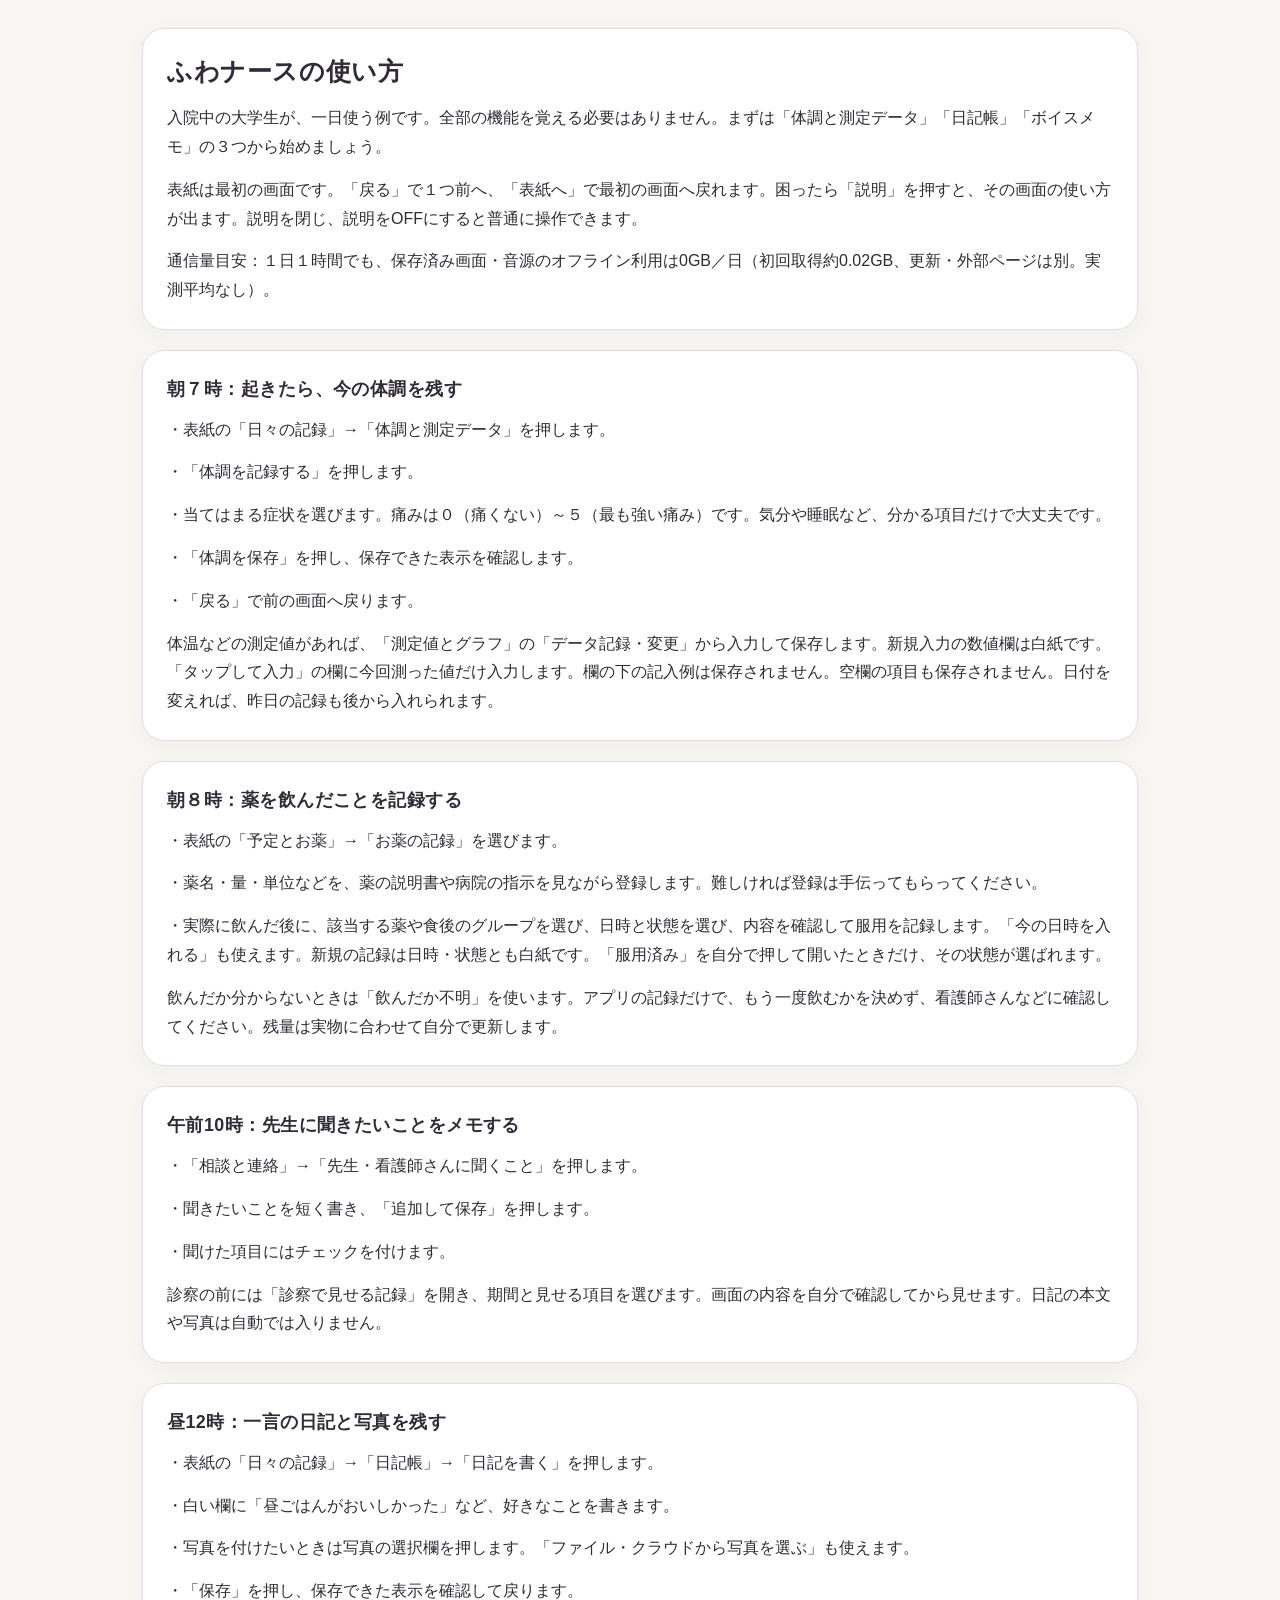
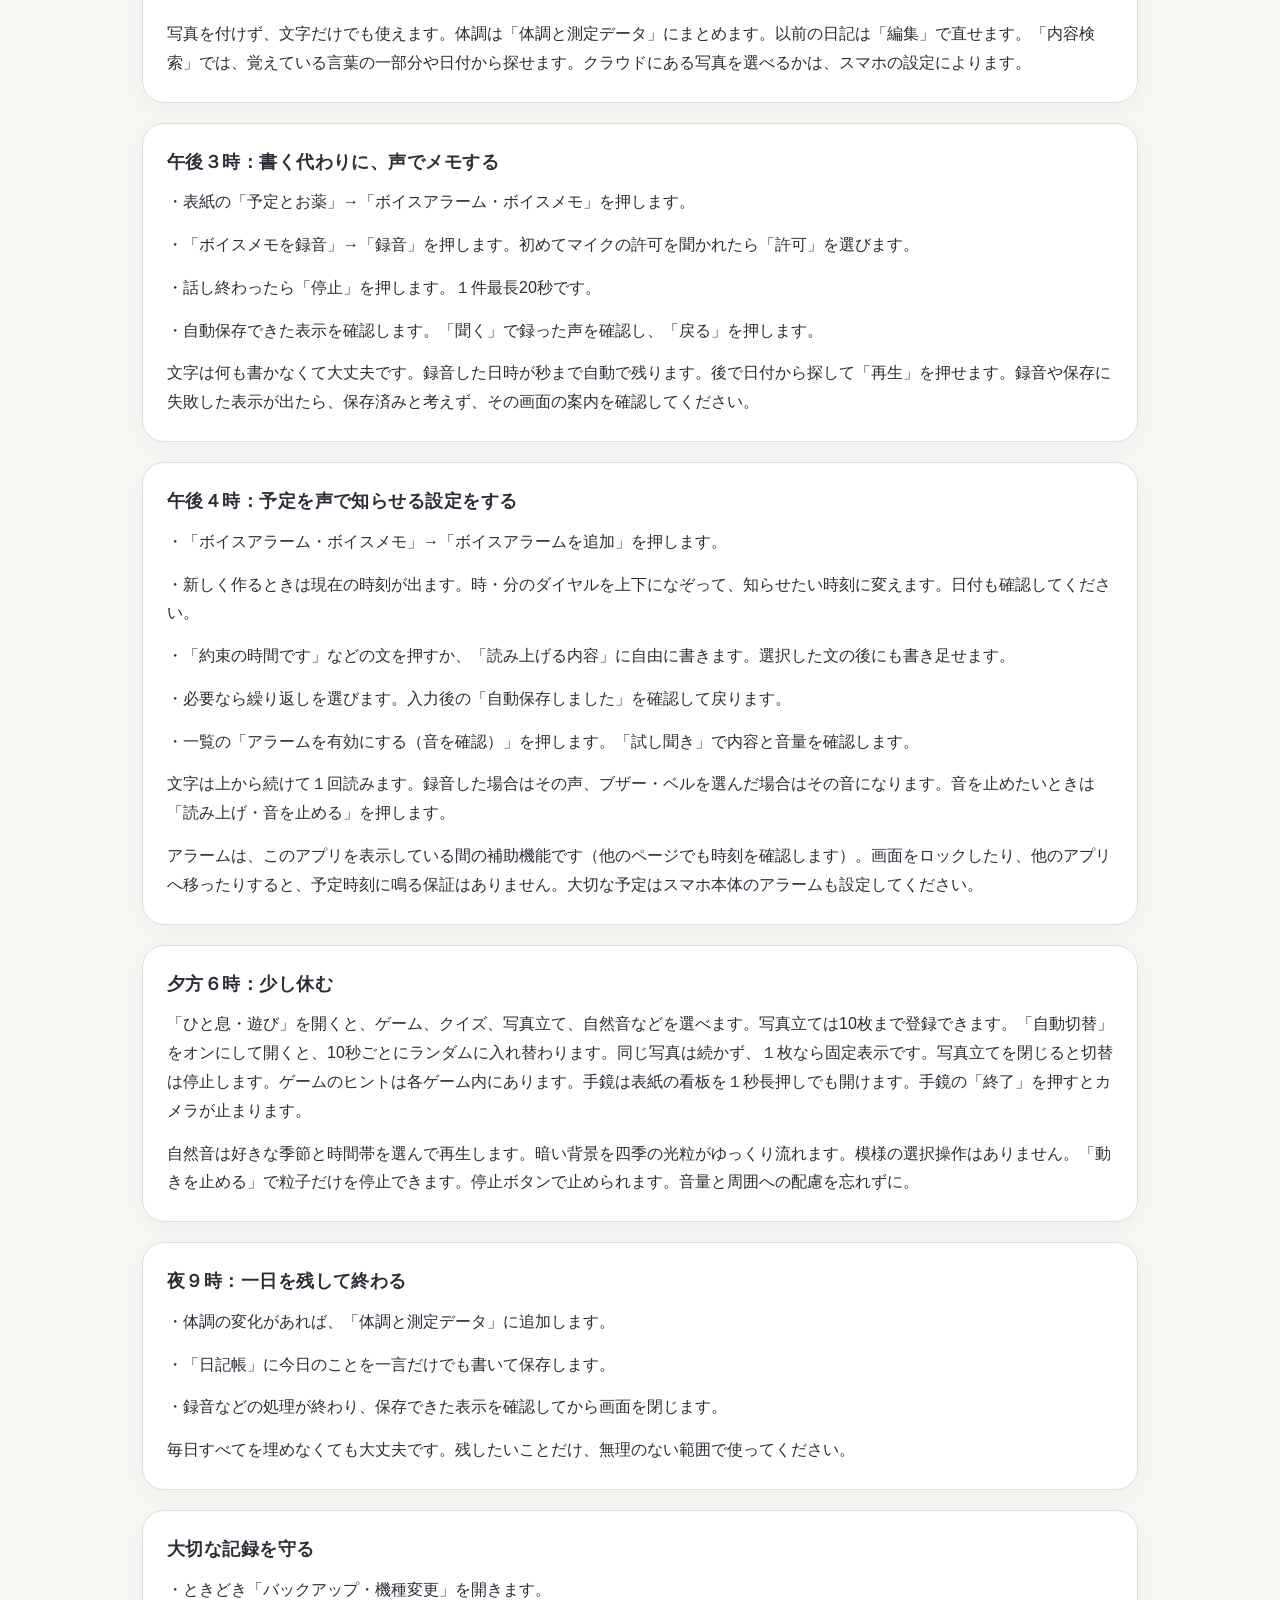
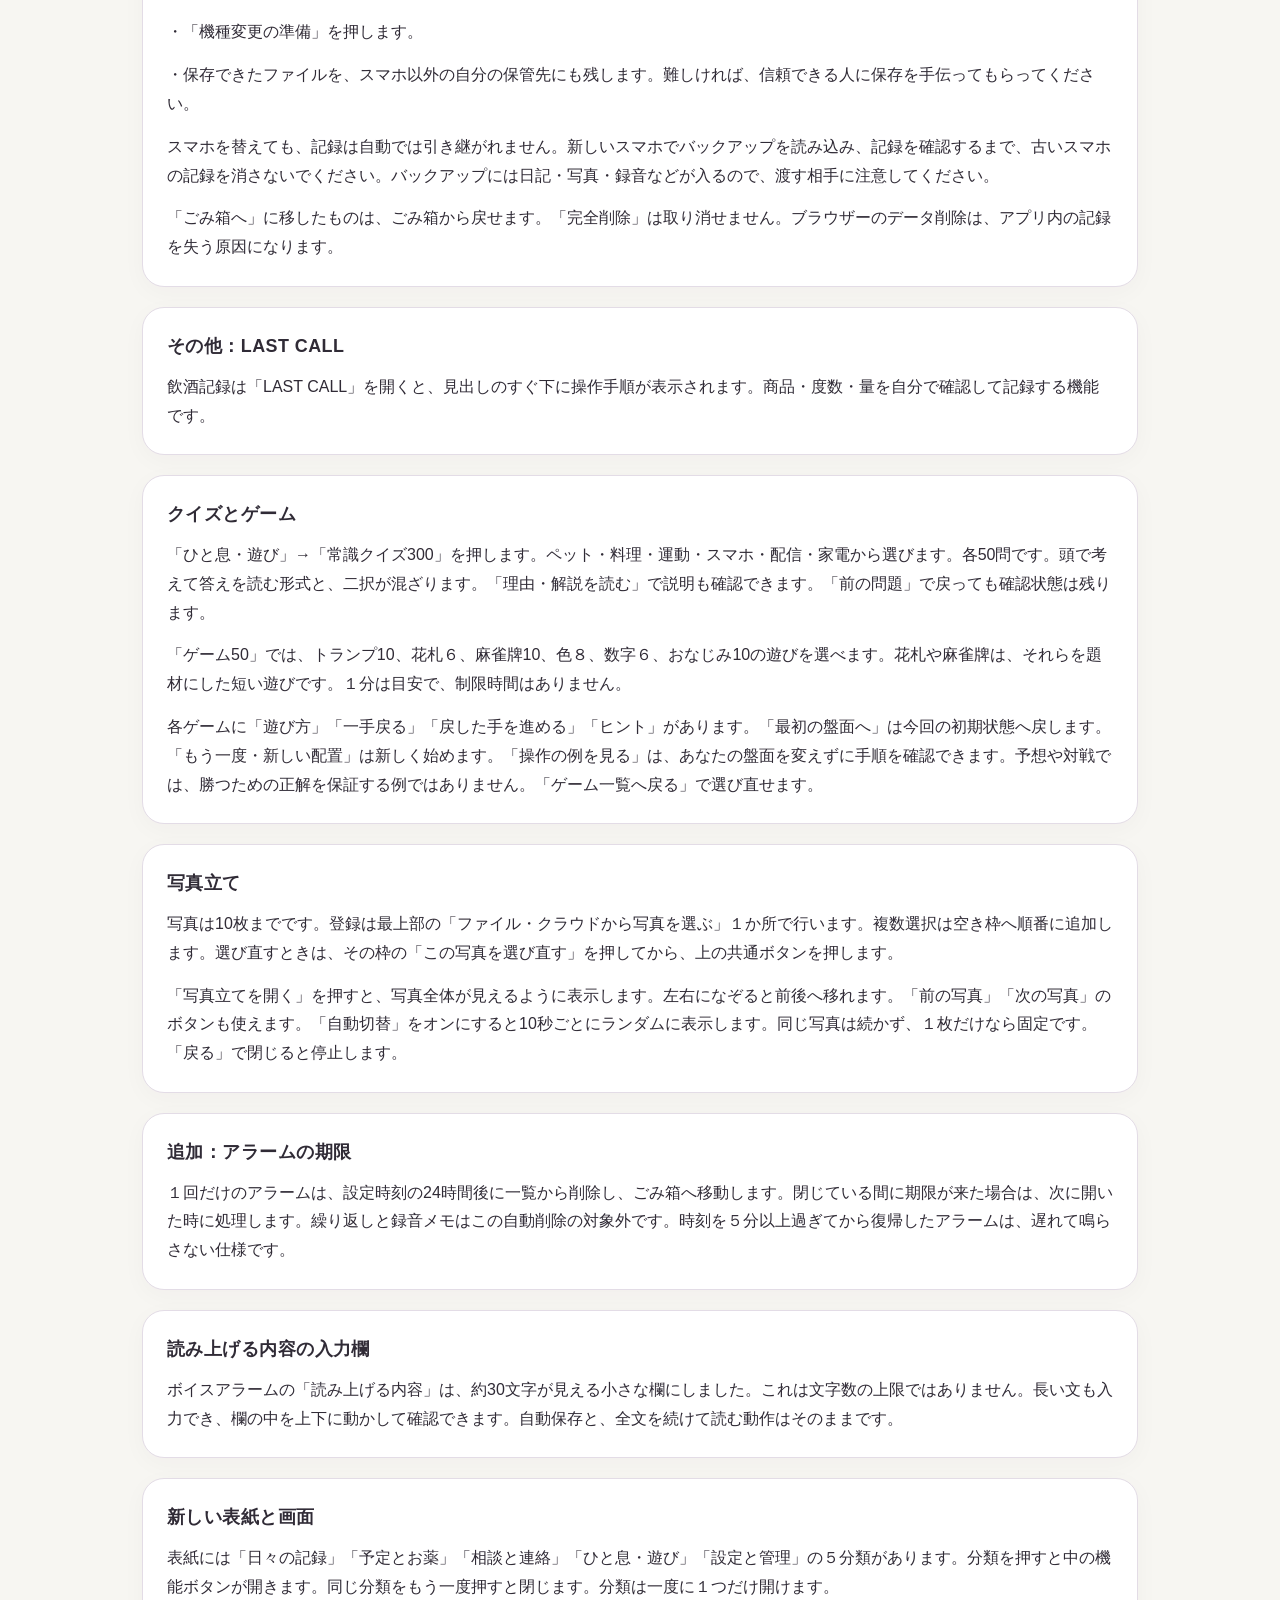
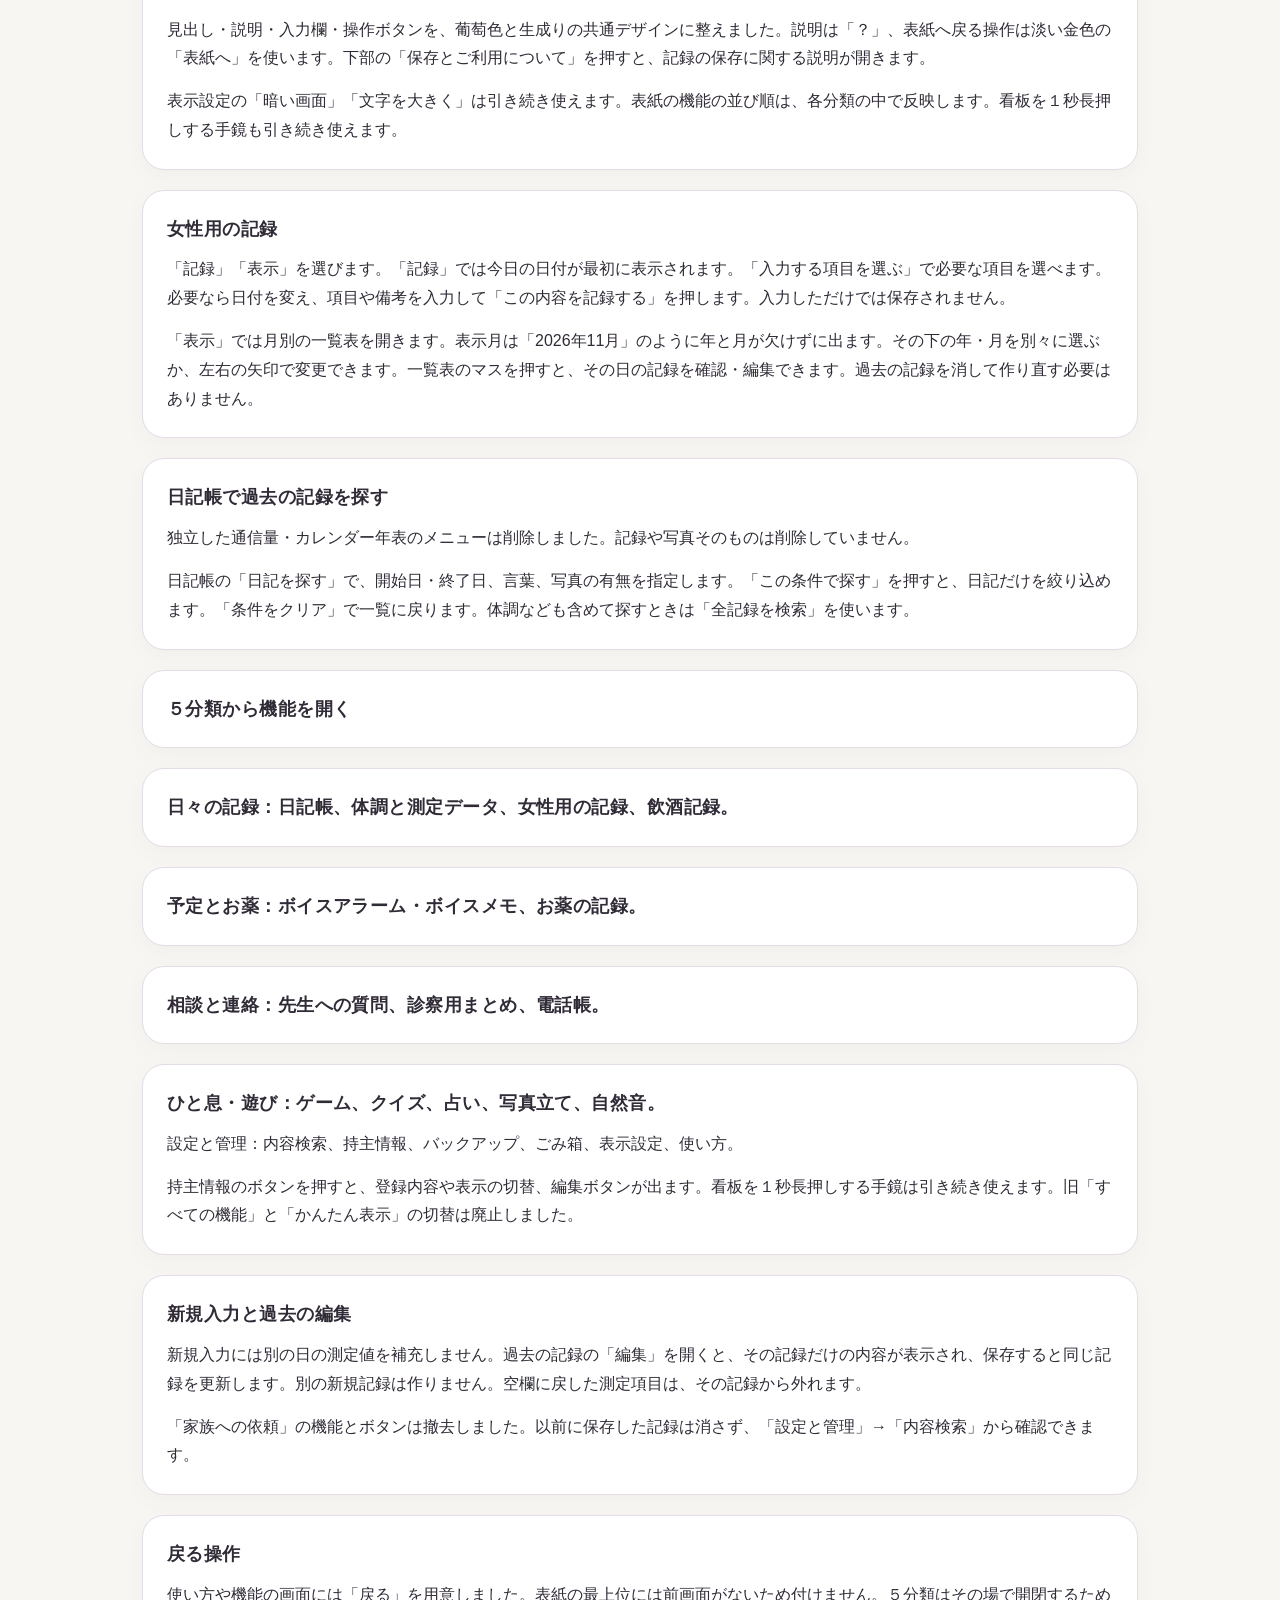
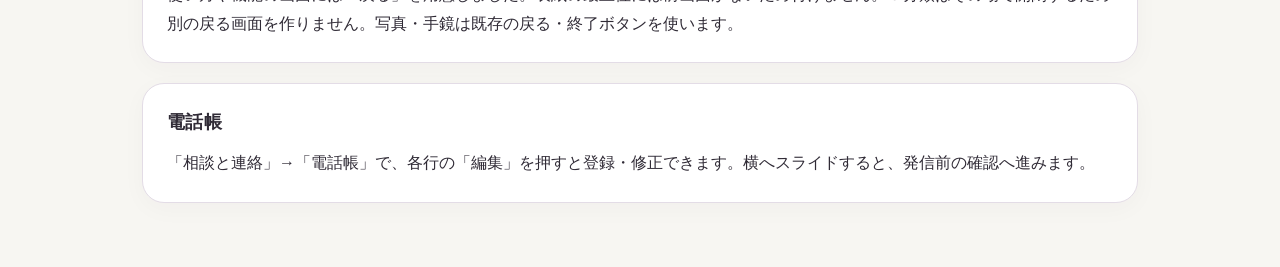
==== commit 95f82833: "Add files via upload" ====
--- a/FUWA_GUIDE.html
+++ b/FUWA_GUIDE.html
@@ -1,19 +1,19 @@
-<!doctype html><html lang="ja"><meta charset="utf-8"><meta name="viewport" content="width=device-width,initial-scale=1"><title>ふわナースの使い方</title><link rel="stylesheet" href="app-v1.20.css"><body><main><section class="card"><h1>ふわナースの使い方</h1><p>入院中の大学生が、一日使う例です。全部の機能を覚える必要はありません。まずは「体調と測定データ」「日記帳」「ボイスメモ」の３つから始めましょう。</p><p>表紙は最初の画面です。「戻る」で１つ前へ、「表紙へ」で最初の画面へ戻れます。困ったら「説明」を押すと、その画面の使い方が出ます。説明を閉じ、説明をOFFにすると普通に操作できます。</p><p>通信量目安：１日１時間でも、保存済み画面・音源のオフライン利用は0GB／日（初回取得約0.02GB、更新・外部ページは別。実測平均なし）。</p></section>
+<!doctype html><html lang="ja"><meta charset="utf-8"><meta name="viewport" content="width=device-width,initial-scale=1"><title>ふわナースの使い方</title><link rel="stylesheet" href="app-v1.21.css"><body><main><section class="card"><h1>ふわナースの使い方</h1><p>入院中の大学生が、一日使う例です。全部の機能を覚える必要はありません。まずは「体調と測定データ」「日記帳」「ボイスメモ」の３つから始めましょう。</p><p>表紙は最初の画面です。「戻る」で１つ前へ、「表紙へ」で最初の画面へ戻れます。困ったら「説明」を押すと、その画面の使い方が出ます。説明を閉じ、説明をOFFにすると普通に操作できます。</p><p>通信量目安：１日１時間でも、保存済み画面・音源のオフライン利用は0GB／日（初回取得約0.02GB、更新・外部ページは別。実測平均なし）。</p></section>
 <section class="card"><h2>朝７時：起きたら、今の体調を残す</h2><p>・表紙の「日々の記録」→「体調と測定データ」を押します。</p><p>・「体調を記録する」を押します。</p><p>・当てはまる症状を選びます。痛みは０（痛くない）～５（最も強い痛み）です。気分や睡眠など、分かる項目だけで大丈夫です。</p><p>・「体調を保存」を押し、保存できた表示を確認します。</p><p>・「戻る」で前の画面へ戻ります。</p><p>体温などの測定値があれば、「測定値とグラフ」の「データ記録・変更」から入力して保存します。新規入力の数値欄は白紙です。「タップして入力」の欄に今回測った値だけ入力します。欄の下の記入例は保存されません。空欄の項目も保存されません。日付を変えれば、昨日の記録も後から入れられます。</p></section>
 <section class="card"><h2>朝８時：薬を飲んだことを記録する</h2><p>・表紙の「予定とお薬」→「お薬の記録」を選びます。</p><p>・薬名・量・単位などを、薬の説明書や病院の指示を見ながら登録します。難しければ登録は手伝ってもらってください。</p><p>・実際に飲んだ後に、該当する薬や食後のグループを選び、日時と状態を選び、内容を確認して服用を記録します。「今の日時を入れる」も使えます。新規の記録は日時・状態とも白紙です。「服用済み」を自分で押して開いたときだけ、その状態が選ばれます。</p><p>飲んだか分からないときは「飲んだか不明」を使います。アプリの記録だけで、もう一度飲むかを決めず、看護師さんなどに確認してください。残量は実物に合わせて自分で更新します。</p></section>
 <section class="card"><h2>午前10時：先生に聞きたいことをメモする</h2><p>・「相談と連絡」→「先生・看護師さんに聞くこと」を押します。</p><p>・聞きたいことを短く書き、「追加して保存」を押します。</p><p>・聞けた項目にはチェックを付けます。</p><p>診察の前には「診察で見せる記録」を開き、期間と見せる項目を選びます。画面の内容を自分で確認してから見せます。日記の本文や写真は自動では入りません。</p></section>
 <section class="card"><h2>昼12時：一言の日記と写真を残す</h2><p>・表紙の「日々の記録」→「日記帳」→「日記を書く」を押します。</p><p>・白い欄に「昼ごはんがおいしかった」など、好きなことを書きます。</p><p>・写真を付けたいときは写真の選択欄を押します。「ファイル・クラウドから写真を選ぶ」も使えます。</p><p>・「保存」を押し、保存できた表示を確認して戻ります。</p><p>写真を付けず、文字だけでも使えます。体調は「体調と測定データ」にまとめます。以前の日記は「編集」で直せます。「内容検索」では、覚えている言葉の一部分や日付から探せます。クラウドにある写真を選べるかは、スマホの設定によります。</p></section>
 <section class="card"><h2>午後３時：書く代わりに、声でメモする</h2><p>・表紙の「予定とお薬」→「ボイスアラーム・ボイスメモ」を押します。</p><p>・「ボイスメモを録音」→「録音」を押します。初めてマイクの許可を聞かれたら「許可」を選びます。</p><p>・話し終わったら「停止」を押します。１件最長20秒です。</p><p>・自動保存できた表示を確認します。「聞く」で録った声を確認し、「戻る」を押します。</p><p>文字は何も書かなくて大丈夫です。録音した日時が秒まで自動で残ります。後で日付から探して「再生」を押せます。録音や保存に失敗した表示が出たら、保存済みと考えず、その画面の案内を確認してください。</p></section>
 <section class="card"><h2>午後４時：予定を声で知らせる設定をする</h2><p>・「ボイスアラーム・ボイスメモ」→「ボイスアラームを追加」を押します。</p><p>・新しく作るときは現在の時刻が出ます。時・分のダイヤルを上下になぞって、知らせたい時刻に変えます。日付も確認してください。</p><p>・「約束の時間です」などの文を押すか、「読み上げる内容」に自由に書きます。選択した文の後にも書き足せます。</p><p>・必要なら繰り返しを選びます。入力後の「自動保存しました」を確認して戻ります。</p><p>・一覧の「アラームを有効にする（音を確認）」を押します。「試し聞き」で内容と音量を確認します。</p><p>文字は上から続けて１回読みます。録音した場合はその声、ブザー・ベルを選んだ場合はその音になります。音を止めたいときは「読み上げ・音を止める」を押します。</p><p>アラームは、このアプリを表示している間の補助機能です（他のページでも時刻を確認します）。画面をロックしたり、他のアプリへ移ったりすると、予定時刻に鳴る保証はありません。大切な予定はスマホ本体のアラームも設定してください。</p></section>
-<section class="card"><h2>夕方６時：少し休む</h2><p>「ひと息・遊び」を開くと、ゲーム、クイズ、写真立て、自然音などを選べます。写真立ては10枚まで登録できます。「自動切替」をオンにして開くと、５秒ごとにランダムに入れ替わります。同じ写真は続かず、１枚なら固定表示です。写真立てを閉じると切替は停止します。ゲームのヒントは各ゲーム内にあります。手鏡は表紙の看板を１秒長押しでも開けます。手鏡の「終了」を押すとカメラが止まります。</p><p>自然音は好きな季節と時間帯を選んで再生します。暗い背景を四季の光粒がゆっくり流れます。模様の選択操作はありません。「動きを止める」で粒子だけを停止できます。停止ボタンで止められます。音量と周囲への配慮を忘れずに。</p></section>
+<section class="card"><h2>夕方６時：少し休む</h2><p>「ひと息・遊び」を開くと、ゲーム、クイズ、写真立て、自然音などを選べます。写真立ては10枚まで登録できます。「自動切替」をオンにして開くと、10秒ごとにランダムに入れ替わります。同じ写真は続かず、１枚なら固定表示です。写真立てを閉じると切替は停止します。ゲームのヒントは各ゲーム内にあります。手鏡は表紙の看板を１秒長押しでも開けます。手鏡の「終了」を押すとカメラが止まります。</p><p>自然音は好きな季節と時間帯を選んで再生します。暗い背景を四季の光粒がゆっくり流れます。模様の選択操作はありません。「動きを止める」で粒子だけを停止できます。停止ボタンで止められます。音量と周囲への配慮を忘れずに。</p></section>
 <section class="card"><h2>夜９時：一日を残して終わる</h2><p>・体調の変化があれば、「体調と測定データ」に追加します。</p><p>・「日記帳」に今日のことを一言だけでも書いて保存します。</p><p>・録音などの処理が終わり、保存できた表示を確認してから画面を閉じます。</p><p>毎日すべてを埋めなくても大丈夫です。残したいことだけ、無理のない範囲で使ってください。</p></section>
-<section class="card"><h2>大切な記録を守る</h2><p>・ときどき「バックアップ・機種変更」を開きます。</p><p>・「バックアップを書き出す」を押します。</p><p>・保存できたファイルを、スマホ以外の自分の保管先にも残します。難しければ、信頼できる人に保存を手伝ってもらってください。</p><p>スマホを替えても、記録は自動では引き継がれません。新しいスマホでバックアップを読み込み、記録を確認するまで、古いスマホの記録を消さないでください。バックアップには日記・写真・録音などが入るので、渡す相手に注意してください。</p><p>「ごみ箱へ」に移したものは、ごみ箱から戻せます。「完全削除」は取り消せません。ブラウザーのデータ削除は、アプリ内の記録を失う原因になります。</p></section>
+<section class="card"><h2>大切な記録を守る</h2><p>・ときどき「バックアップ・機種変更」を開きます。</p><p>・「機種変更の準備」を押します。</p><p>・保存できたファイルを、スマホ以外の自分の保管先にも残します。難しければ、信頼できる人に保存を手伝ってもらってください。</p><p>スマホを替えても、記録は自動では引き継がれません。新しいスマホでバックアップを読み込み、記録を確認するまで、古いスマホの記録を消さないでください。バックアップには日記・写真・録音などが入るので、渡す相手に注意してください。</p><p>「ごみ箱へ」に移したものは、ごみ箱から戻せます。「完全削除」は取り消せません。ブラウザーのデータ削除は、アプリ内の記録を失う原因になります。</p></section>
 <section class="card"><h2>その他：LAST CALL</h2><p>飲酒記録は「LAST CALL」を開くと、見出しのすぐ下に操作手順が表示されます。商品・度数・量を自分で確認して記録する機能です。</p></section>
 <section class="card"><h2>クイズとゲーム</h2><p>「ひと息・遊び」→「常識クイズ300」を押します。ペット・料理・運動・スマホ・配信・家電から選びます。各50問です。頭で考えて答えを読む形式と、二択が混ざります。「理由・解説を読む」で説明も確認できます。「前の問題」で戻っても確認状態は残ります。</p><p>「ゲーム50」では、トランプ10、花札６、麻雀牌10、色８、数字６、おなじみ10の遊びを選べます。花札や麻雀牌は、それらを題材にした短い遊びです。１分は目安で、制限時間はありません。</p><p>各ゲームに「遊び方」「一手戻る」「戻した手を進める」「ヒント」があります。「最初の盤面へ」は今回の初期状態へ戻します。「もう一度・新しい配置」は新しく始めます。「操作の例を見る」は、あなたの盤面を変えずに手順を確認できます。予想や対戦では、勝つための正解を保証する例ではありません。「ゲーム一覧へ戻る」で選び直せます。</p></section>
-<section class="card"><h2>写真立て</h2><p>写真は10枚までです。登録は最上部の「ファイル・クラウドから写真を選ぶ」１か所で行います。複数選択は空き枠へ順番に追加します。選び直すときは、その枠の「この写真を選び直す」を押してから、上の共通ボタンを押します。</p><p>「写真立てを開く」を押すと、写真全体が見えるように表示します。左右になぞると前後へ移れます。「前の写真」「次の写真」のボタンも使えます。「自動切替」をオンにすると５秒ごとにランダムに表示します。同じ写真は続かず、１枚だけなら固定です。「戻る」で閉じると停止します。</p></section>
+<section class="card"><h2>写真立て</h2><p>写真は10枚までです。登録は最上部の「ファイル・クラウドから写真を選ぶ」１か所で行います。複数選択は空き枠へ順番に追加します。選び直すときは、その枠の「この写真を選び直す」を押してから、上の共通ボタンを押します。</p><p>「写真立てを開く」を押すと、写真全体が見えるように表示します。左右になぞると前後へ移れます。「前の写真」「次の写真」のボタンも使えます。「自動切替」をオンにすると10秒ごとにランダムに表示します。同じ写真は続かず、１枚だけなら固定です。「戻る」で閉じると停止します。</p></section>
 <section class="card"><h2>追加：アラームの期限</h2><p>１回だけのアラームは、設定時刻の24時間後に一覧から削除し、ごみ箱へ移動します。閉じている間に期限が来た場合は、次に開いた時に処理します。繰り返しと録音メモはこの自動削除の対象外です。時刻を５分以上過ぎてから復帰したアラームは、遅れて鳴らさない仕様です。</p></section>
 <section class="card"><h2>読み上げる内容の入力欄</h2><p>ボイスアラームの「読み上げる内容」は、約30文字が見える小さな欄にしました。これは文字数の上限ではありません。長い文も入力でき、欄の中を上下に動かして確認できます。自動保存と、全文を続けて読む動作はそのままです。</p></section>
-<section class="card"><h2>新しい表紙と画面</h2><p>表紙には「日々の記録」「予定とお薬」「相談と連絡」「ひと息・遊び」「設定と管理」の５分類があります。分類を押すと中の機能ボタンが開きます。同じ分類をもう一度押すと閉じます。複数の分類を開くこともできます。</p><p>見出し・説明・入力欄・操作ボタンを、葡萄色と生成りの共通デザインに整えました。説明は「？」、表紙へ戻る操作は淡い金色の「表紙へ」を使います。下部の「保存とご利用について」を押すと、記録の保存に関する説明が開きます。</p><p>表示設定の「暗い画面」「文字を大きく」は引き続き使えます。表紙の機能の並び順は、各分類の中で反映します。看板を１秒長押しする手鏡も引き続き使えます。</p></section>
+<section class="card"><h2>新しい表紙と画面</h2><p>表紙には「日々の記録」「予定とお薬」「相談と連絡」「ひと息・遊び」「設定と管理」の５分類があります。分類を押すと中の機能ボタンが開きます。同じ分類をもう一度押すと閉じます。分類は一度に１つだけ開けます。</p><p>見出し・説明・入力欄・操作ボタンを、葡萄色と生成りの共通デザインに整えました。説明は「？」、表紙へ戻る操作は淡い金色の「表紙へ」を使います。下部の「保存とご利用について」を押すと、記録の保存に関する説明が開きます。</p><p>表示設定の「暗い画面」「文字を大きく」は引き続き使えます。表紙の機能の並び順は、各分類の中で反映します。看板を１秒長押しする手鏡も引き続き使えます。</p></section>
 <section class="card"><h2>女性用の記録</h2><p>「記録」「表示」を選びます。「記録」では今日の日付が最初に表示されます。「入力する項目を選ぶ」で必要な項目を選べます。必要なら日付を変え、項目や備考を入力して「この内容を記録する」を押します。入力しただけでは保存されません。</p><p>「表示」では月別の一覧表を開きます。表示月は「2026年11月」のように年と月が欠けずに出ます。その下の年・月を別々に選ぶか、左右の矢印で変更できます。一覧表のマスを押すと、その日の記録を確認・編集できます。過去の記録を消して作り直す必要はありません。</p></section>
 <section class="card"><h2>日記帳で過去の記録を探す</h2><p>独立した通信量・カレンダー年表のメニューは削除しました。記録や写真そのものは削除していません。</p><p>日記帳の「日記を探す」で、開始日・終了日、言葉、写真の有無を指定します。「この条件で探す」を押すと、日記だけを絞り込めます。「条件をクリア」で一覧に戻ります。体調なども含めて探すときは「全記録を検索」を使います。</p></section>
 <section class="card"><h2>５分類から機能を開く</h2></section>
--- a/app-v1.21.css
+++ b/app-v1.21.css
@@ -0,0 +1,319 @@
+
+:root{--bg:#fff8f3;--panel:#ffffffd9;--ink:#4c302e;--muted:#826b65;--accent:#b84d66;--line:#e5cbb7;--shadow:0 5px 18px #76413b12;--scale:1}*{box-sizing:border-box}body{margin:0;background:radial-gradient(ellipse at top,#f4d9df,transparent 65%),var(--bg);color:var(--ink);font:calc(16px * var(--scale))/1.65 system-ui,-apple-system,sans-serif}body.dark{--bg:#211b21;--panel:#332b34;--ink:#fff0e7;--muted:#cab6b3;--line:#65505b;--accent:#ef9eb1}button,input,select,textarea{font:inherit;color:inherit}button,a,select{touch-action:manipulation}button{cursor:pointer;background:var(--panel);border:1px solid var(--line);border-radius:16px;padding:12px 16px;min-height:48px}button:hover{border-color:var(--accent)}button:disabled{opacity:.45;cursor:default}button.primary{background:var(--accent);color:white;border-color:var(--accent)}button.danger{color:#b52c3e}input,select,textarea{width:100%;background:var(--bg);border:1px solid var(--line);border-radius:12px;padding:11px;margin:5px 0 12px}textarea{min-height:140px;resize:vertical}label{display:block}small,.muted{color:var(--muted)}h1,h2,h3,p{margin:0 0 12px}h1{font:700 1.65em/1.4 Georgia,serif}h2{font-size:1.2em;margin-top:20px}h3{font-size:1.05em}main{max-width:860px;margin:auto;padding:16px 16px 80px}header{position:sticky;top:0;z-index:20;background:var(--bg);border-bottom:1px solid var(--line);padding:9px 15px;display:flex;gap:8px;align-items:center;justify-content:space-between}header button{padding:7px 12px;min-height:42px}header .nostack>*{flex:0 0 auto}header select{width:105px;margin:0;padding:7px;max-width:125px}.row{display:flex;align-items:center;gap:10px;flex-wrap:wrap}.row>*{flex:1}.grid{display:grid;grid-template-columns:repeat(2,minmax(0,1fr));gap:12px}.card{background:var(--panel);border:1px solid var(--line);border-radius:22px;box-shadow:var(--shadow);padding:19px;margin-bottom:15px}.tile{display:flex;gap:12px;align-items:center;text-align:left;min-height:108px;box-shadow:var(--shadow);width:100%;padding:17px}.tile .icon{font-size:30px;flex:0 0 40px}.tile strong{display:block;font-size:1.08em}.tile small{display:block;font-size:.78em;margin-top:4px}.hero{background:linear-gradient(110deg,#ffefdf,var(--panel));border-color:#cda56e}.brand{text-align:center;padding:8px 0 15px}.brand img{width:100%;max-height:245px;object-fit:contain;border-radius:25px;user-select:none;-webkit-touch-callout:none}.chip{display:inline-block;padding:5px 12px;border-radius:20px;background:#b84d6614;font-size:.85em}.choice{display:flex;flex-wrap:wrap;gap:7px;margin-bottom:13px}.choice button{padding:9px 13px}.choice .selected{background:var(--accent);color:white}.photo-grid{display:grid;grid-template-columns:repeat(3,1fr);gap:9px}.photo-grid img{width:100%;height:120px;object-fit:cover;border-radius:12px}.avatar{width:92px;height:92px;border-radius:50%;object-fit:cover;background:#e8dada}.entry{border-bottom:1px solid var(--line);padding:16px 0}.entry:last-child{border:0}.entry .body{white-space:pre-wrap;overflow-wrap:anywhere}.entry img{cursor:zoom-in}.dial{display:flex;align-items:center;gap:8px;margin-bottom:13px}.dial select{margin:0;max-width:190px}.dial button{padding:8px 17px;font-size:1.3em}.dial .check{width:auto;margin:0}.tabs{display:flex;overflow:auto;gap:7px;margin-bottom:14px}.tabs button{white-space:nowrap}.slider{position:relative;background:linear-gradient(100deg,var(--panel),#bddde733);border:1px solid var(--line);border-radius:40px;height:82px;margin-bottom:12px;overflow:hidden;touch-action:pan-y}.slider .track{position:absolute;left:20px;right:25px;top:35px;height:12px;background:#a8cbee;border-radius:15px}.slider .handle{position:absolute;left:5px;top:5px;height:70px;width:70%;border-radius:35px;background:var(--panel);border:2px solid #abcce3;padding:9px 20px;z-index:2;line-height:1.35;user-select:none;-webkit-touch-callout:none;overflow:hidden}.slider .handle strong,.slider .handle small{display:block;overflow:hidden;text-overflow:ellipsis;white-space:nowrap}.slider .end{position:absolute;right:14px;top:19px;font-size:28px}.overlay{position:fixed;inset:0;z-index:80;background:var(--bg);padding:20px;overflow:auto;display:flex;flex-direction:column;align-items:stretch}.overlay .inner{max-width:760px;width:100%;margin:auto}.overlay video{position:absolute;inset:0;width:100%;height:100%;object-fit:contain;transform:scaleX(-1);background:#000}.overlay.frame{background:#090909;color:white;padding:0;touch-action:pan-y}.overlay.frame img{width:100%;height:100%;object-fit:contain;min-height:0;flex:1}.frame .controls{position:absolute;top:14px;left:14px;right:14px;z-index:2;display:flex;gap:10px}.frame .controls button{background:#222b;color:white;border-color:#aaa5}.mirror-note{position:absolute;bottom:20px;left:0;width:100%;text-align:center;color:white;text-shadow:0 1px 5px black;pointer-events:none}.toast{position:fixed;bottom:22px;left:50%;transform:translateX(-50%);z-index:150;background:#49332e;color:white;padding:12px 20px;border-radius:15px;max-width:92%;box-shadow:var(--shadow)}#helpBanner{background:#f3e1a7;color:#3a3025;padding:8px;text-align:center}dialog{border:1px solid var(--line);border-radius:22px;background:var(--bg);color:var(--ink);width:min(94vw,650px);max-height:92vh;padding:24px}dialog::backdrop{background:#24141a80}svg.chart{width:100%;height:auto;min-height:180px;overflow:visible}.legend{display:flex;gap:15px;font-size:.85em}.progress{position:fixed;top:0;left:0;height:4px;background:var(--accent);z-index:200;width:0}.game-board{font-size:1.1em;text-align:center;padding:18px;background:var(--bg);border-radius:18px;white-space:pre-wrap;overflow-wrap:anywhere}.answers{display:grid;gap:10px;margin-top:15px}.answers button{text-align:left}.success{color:#2b8065;font-weight:bold}.error{color:#b52c3e}.board{display:grid;gap:6px;max-width:360px;margin:15px auto}.board button{padding:6px;aspect-ratio:1;min-height:48px;font-size:1.2em}.calendar{display:grid;grid-template-columns:repeat(7,1fr);gap:5px}.calendar button{padding:4px;min-height:58px;border-radius:8px;font-size:.85em}.calendar img{width:100%;height:38px;object-fit:cover}.checkrow{display:flex;gap:10px;align-items:center}.checkrow input{width:auto;margin:0}.badge{font-size:.8em;border-radius:8px;padding:2px 7px;background:#ac627321}.notice{padding:12px;border-left:4px solid var(--accent);background:#b84d660b}.owner-field{padding:12px;border-bottom:1px solid var(--line);overflow-wrap:anywhere}.owner-field:last-child{border:0}a{color:var(--accent)}footer{text-align:center;margin-top:25px;font-size:.8em;color:var(--muted)}.help-page{font-size:1.12em}.help-page p{margin-bottom:20px}.help-page h1{margin:20px 0}.sr{position:absolute;clip:rect(0,0,0,0)}@media(max-width:520px){main{padding:12px 12px 70px}.tile{padding:12px;min-height:104px;gap:7px}.tile .icon{font-size:25px;flex-basis:28px}.tile strong{font-size:.94em}.grid{gap:9px}.card{padding:15px}.brand img{max-height:210px}h1{font-size:1.4em}.row.nostack>*{min-width:0}header{padding:7px}.slider .handle{width:72%}.photo-grid img{height:95px}}body.large{--scale:1.18}
+.help-on{background:#326e60!important;color:white!important;border-color:#326e60!important}#helpBtn{font-size:.76em;white-space:nowrap}.modal-tools{position:sticky;top:-24px;background:var(--bg);z-index:8;display:flex;gap:8px;justify-content:space-between;padding:8px 0}.modal-tools button{font-size:.85em;padding:8px 12px}.modal-tools .help-on{box-shadow:0 0 0 2px #326e6030}#modalHelpNotice{position:relative}.dial-roll{flex:1;text-align:center;font-size:1.8em;font-weight:700;line-height:1.8;background:linear-gradient(var(--bg),var(--panel),var(--bg));border:1px solid var(--line);border-radius:12px;cursor:ns-resize;touch-action:none;user-select:none;min-width:90px}.dial-roll:focus{outline:3px solid var(--accent)}.dial-list{font-size:.82em;margin:0 0 16px}.dial-list summary{cursor:pointer}.dial-list select{max-width:260px}.month-scroll{overflow:auto;max-height:72vh;margin-top:14px;isolation:isolate;border:1px solid var(--line);border-radius:12px}.month-table{border-collapse:separate;border-spacing:0;font-size:.8em;width:max-content;min-width:100%}.month-table th,.month-table td{border-right:1px solid var(--line);border-bottom:1px solid var(--line);text-align:center;min-width:38px;height:39px}.month-table th:first-child{position:sticky;left:0;background:var(--bg);z-index:2;width:150px;min-width:150px;max-width:150px;text-align:left;padding:8px;font-size:.88em}.month-table thead th{position:sticky;top:0;background:var(--bg);z-index:3}.month-table thead th:first-child{z-index:4}.month-table td button{border:0;background:transparent;border-radius:0;width:100%;height:100%;padding:3px;min-height:38px;font-size:1em;white-space:nowrap}.month-table .good{background:#3a9d7d12;color:#267b65}.month-table .mild{background:#dfa8371b;color:#896215}.month-table .strong{background:#c258751f;color:#a13b59}.month-table .aux{background:#758fb414}.month-table .numeric{color:var(--ink)}.fit-month{overflow:auto}.fit-month .month-table{table-layout:fixed;width:100%;font-size:clamp(6px,.9vw,11px)}.fit-month .month-table th,.fit-month .month-table td{min-width:0}.fit-month .month-table th:first-child{width:65px;min-width:65px;font-size:8px}.fit-month .month-table td button{font-size:inherit;padding:0;overflow:hidden;text-overflow:clip}.fit-month .month-table td.numeric button{font-size:.8em}.official-link{display:block;border:1px solid var(--line);border-radius:14px;padding:13px;text-decoration:none;background:var(--panel)}.official-link:focus{outline:2px solid var(--accent)}header strong{white-space:nowrap;font-size:.9em}header .nostack{gap:5px}header select{width:86px!important}@media(max-width:380px){#helpBtn{font-size:.65em;padding:6px}header strong{font-size:.8em}header select{width:72px!important}header button{padding:6px 9px}}
+
+/* Keep the existing palette and silhouettes; emphasize actionable outlines. */
+button:not(:disabled),a.official-link,summary{border:2px solid #b99a8c}button:disabled{border:1px solid var(--line);opacity:.48;cursor:default}.month-table td button:not(:disabled){border:2px solid #b99a8c70;border-radius:5px}.tile:not(:disabled){border-width:2px}.dial-roll{border-width:2px}
+#homeBtn,[data-action="goTop"]{background:#fff0a6!important;color:#58441a!important;border:2px solid #c4a652!important;box-shadow:0 2px 5px #92762a22;font-weight:750}#homeBtn:focus-visible,[data-action="goTop"]:focus-visible{outline:3px solid #806312;outline-offset:3px}
+header{flex-wrap:wrap;gap:6px}header strong{flex:1;text-align:center}#backBtn{font-size:.83em;padding:7px 10px}header>.row{margin-left:auto}header #homeBtn{padding:7px 12px}.help-nav{position:sticky;top:0;display:flex;justify-content:space-between;gap:8px;background:var(--bg);padding:8px 0}.mirror-nav{position:absolute;top:15px;left:15px;right:15px;display:flex;justify-content:space-between;z-index:10}.modal-tools{flex-wrap:wrap}.transfer-simple{font-size:1.12em;line-height:2}details{margin:14px 0}summary{cursor:pointer;padding:10px 12px;border-radius:12px;background:var(--panel)}
+.week-scroll{overflow:auto;max-height:70vh;border:1px solid var(--line);border-radius:12px}.week-table{border-collapse:separate;border-spacing:0;min-width:100%;width:max-content;font-size:.85em}.week-table th,.week-table td{padding:5px;border-bottom:1px solid var(--line);border-right:1px solid var(--line);text-align:center;min-width:60px}.week-table th:first-child{position:sticky;left:0;z-index:2;background:var(--bg);text-align:left;min-width:132px;max-width:170px;overflow-wrap:anywhere}.week-table thead th{position:sticky;top:0;z-index:3;background:var(--bg)}.week-table thead th:first-child{z-index:4}.week-table td button{width:100%;padding:5px;min-height:46px;font-size:1.3em}.dose-taken{background:#dbeee2}.dose-unsure{background:#fff0cb}.dose-skipped{background:#eee7e5}.week-table .dose-taken button,.week-table .dose-unsure button,.week-table .dose-skipped button{color:#423b32}
+.season-canvas{height:clamp(230px,38vh,410px);position:relative;overflow:hidden;border-radius:22px;background:linear-gradient(130deg,var(--season0,#eef1ee),var(--season1,#dce2e5),var(--season2,#f7f5f0));isolation:isolate}.season-shape{position:absolute;width:110%;height:110%;border-radius:44% 56% 60% 40%;filter:blur(24px);opacity:.4;will-change:transform;animation:season-drift 38s ease-in-out infinite alternate;animation-play-state:paused;background:radial-gradient(ellipse,var(--season1,#dce2e5),transparent 66%)}.season-shape.one{left:-45%;top:-35%}.season-shape.two{left:35%;top:10%;animation-delay:-19s;animation-duration:47s;background:radial-gradient(ellipse,var(--season0,#eef1ee),transparent 70%)}.season-shape.three{left:-15%;top:45%;animation-delay:-9s;animation-duration:53s;background:radial-gradient(ellipse,var(--season2,#f7f5f0),transparent 70%)}.moving .season-shape{animation-play-state:running}.season-now{min-height:3em;text-align:center}.sound-grid{display:grid;grid-template-columns:repeat(3,minmax(0,1fr));gap:9px}.sound-choice{padding:10px 6px;font-size:.9em}.sound-choice strong,.sound-choice small{display:block}.sound-choice small{font-size:.8em}.sound-choice[aria-pressed="true"]{background:#e1ebdf;border-color:#597556}.sound-status{text-align:center;font-size:.8em;color:var(--muted)}@keyframes season-drift{from{transform:translate(-8%,-5%) rotate(-8deg) scale(1)}to{transform:translate(12%,9%) rotate(12deg) scale(1.18)}}@media(prefers-reduced-motion:reduce){.season-shape{animation:none!important}}@media(max-width:380px){header strong{display:none}.sound-grid{gap:6px}.sound-choice{font-size:.8em}}
+
+.fit-week .week-table{width:100%;table-layout:fixed}.fit-week .week-table th,.fit-week .week-table td{min-width:0;padding:2px;font-size:.8em}.fit-week .week-table th:first-child{width:85px;min-width:85px;max-width:85px;font-size:.82em}.fit-week .week-table td button{padding:0;min-height:40px;font-size:1.2em;overflow-wrap:anywhere}.fit-week .week-table thead th{font-size:.65em;white-space:nowrap}.fit-week .week-table td{vertical-align:middle}
+
+
+.site-notice{max-width:828px;margin:0 auto 32px;padding:20px;border:2px solid #555;border-radius:14px;background:#fff;color:#000;font-size:1rem;line-height:1.8;overflow-wrap:anywhere}.site-notice p:last-child{margin-bottom:0}@media(max-width:860px){.site-notice{margin:0 12px 24px}}
+.creator-credit{text-align:center;margin:24px auto 0}.creator-credit img{display:block;width:160px;max-width:100%;height:auto;margin:auto;border-radius:8px}
+.dial input{width:130px;text-align:center;font-size:28px;font-weight:700;margin:0}.dial button{min-width:64px;font-size:28px;touch-action:none}.clear-exit .controls{opacity:1!important;flex-wrap:wrap}.clear-exit .controls button:first-child{background:#fff9b5;color:#000;font-size:20px;border:3px solid #333;min-height:56px}.mirror-exit{position:absolute;top:15px;right:15px;z-index:4}.mirror-exit button{background:#fff9b5;color:#000;font-size:20px;border:3px solid #333}.season-canvas{filter:saturate(2.2) brightness(1.08);border:2px solid #77a49b}.season-shape{opacity:.85;filter:blur(9px);background:radial-gradient(ellipse,#f4ce52 10%,var(--season1) 50%,transparent 72%)}.season-shape.two{background:radial-gradient(ellipse,#64c4ab 10%,var(--season0) 55%,transparent 75%)}.season-shape.three{background:radial-gradient(ellipse,#ce95e0 10%,var(--season2) 55%,transparent 75%)}.meal-actions button{margin:5px;background:#e8f6d6;color:#172d16}.meal-drug{display:flex;gap:12px;align-items:center;flex-wrap:wrap;border:2px solid #acc6b5;border-radius:14px;padding:18px;margin:12px 0;font-size:20px}.meal-drug input,.checkrow input{width:26px;height:26px;flex-shrink:0}.colour-games{background:#fff8e2;color:#342947}.colour-games .board button,.colour-games .answers button{background:#e2f4ff;color:#2b2859;border-color:#7c9bd1}.colour-games .board button:nth-child(3n+1),.colour-games .answers button:nth-child(3n+1){background:#ffe1e9}.colour-games .board button:nth-child(3n+2),.colour-games .answers button:nth-child(3n+2){background:#def6ce}.colour-games .board button.primary{background:#ffd052}.game-assist button{background:#ffe88d;color:#302949}button[data-action^="game:"]:nth-child(4n+1){background:#ffe0e8}button[data-action^="game:"]:nth-child(4n+2){background:#e0f1ff}button[data-action^="game:"]:nth-child(4n+3){background:#e1f6d3}button[data-action^="game:"]:nth-child(4n){background:#fff0bc}
+.season-shape{animation-duration:12s}.season-shape.two{animation-duration:15s}.season-shape.three{animation-duration:18s}@media(prefers-reduced-motion:reduce){.season-canvas.motion-enabled .season-shape{animation:season-drift 14s ease-in-out infinite alternate!important}.season-canvas.motion-enabled .season-shape.two{animation-delay:-7s!important}.season-canvas.motion-enabled .season-shape.three{animation-delay:-3s!important}}
+.simple-home{display:grid;gap:12px;margin:20px 0}.simple-home .tile{font-size:1.2em;min-height:80px;background:#fff2cc;border:2px solid #c5a66e}.all-features{margin:20px 0}.all-features>summary{padding:18px;border:2px solid #aabb9c;border-radius:15px;background:#edf6e3;font-size:1.1em;font-weight:bold;cursor:pointer}.all-features .grid{margin-top:16px}.order-row{display:flex;align-items:center;gap:8px;margin:8px 0}.order-row span{flex:1}.order-row button{padding:8px;min-height:44px}.check-item{padding:15px;border-bottom:1px solid var(--line)}.check-item small{display:block}.check-item .checkrow{margin-bottom:10px}.previous-value{color:#777;background:#f7f7f7;font-weight:400}.cover-home105{position:fixed;right:12px;bottom:12px;z-index:75;background:#fff2a9;color:#111;border:3px solid #665b2b;font-weight:bold;box-shadow:0 3px 12px #0003}.save-confirmation{font-size:22px;font-weight:bold;background:#176441;color:white;min-width:240px;text-align:center}body:has(dialog[open])>.cover-home105{display:none}.modal-tools:has([data-action="cover105"]){position:sticky;top:-24px;z-index:10;background:var(--bg)}
+
+body.on-home106 #homeBtn,body.on-home106>.cover-home105{display:none!important}.voice-panel106{background:#fff;border:3px solid #506678;border-radius:16px;padding:16px;color:#17232e}.voice-buttons106{display:grid;grid-template-columns:repeat(3,minmax(0,1fr));gap:8px}.voice-buttons106 button{border:3px solid currentColor;border-radius:10px;min-height:60px;font-weight:800;padding:10px 4px;font-size:1.1em}.voice-record106{background:#b02235!important;color:white!important}.voice-stop106{background:#263445!important;color:white!important}.voice-listen106{background:#1268ad!important;color:white!important}.voice-buttons106 button:disabled{opacity:.35}.record-clock106{font-size:1.65em;font-weight:800;margin:15px 0 4px}#recordMeter106{width:100%;height:22px;accent-color:#b02235}#recordStatus{margin-top:12px;border:2px solid #506678;background:#f0f5fa;padding:12px;border-radius:8px;min-height:70px;font-weight:700}#recordStatus.record-error106{border-color:#b02235;background:#fff0f1;color:#8b1022}#memoSave106{color:var(--ink);font-weight:700;border:2px solid #26805c;padding:12px;margin:15px 0}.memo-close106{width:100%;background:#fff0aa!important;border:3px solid #7c6528;color:#312400!important;font-weight:700}.memo-body106{white-space:pre-wrap}
+
+.brand img{display:block;width:100%;max-width:760px;height:auto;margin:0 auto}.brand{padding:0;background:transparent}.preset-grid108{display:grid;grid-template-columns:repeat(2,minmax(0,1fr));gap:8px}.preset-grid108 button{font-size:1rem;white-space:normal}#entryBody{white-space:pre-wrap}label[hidden]{display:none!important}
+
+.creator-credit{width:100%;max-width:none;margin:0;padding:0;text-align:center}.creator-credit img{display:block;width:100%!important;max-width:none!important;height:auto!important;margin:0}
+.mirror-full109{position:fixed!important;inset:0!important;width:100vw!important;height:100dvh!important;padding:0!important;margin:0!important;background:#000;z-index:10000}.mirror-full109 video{display:block;width:100%!important;height:100%!important;max-width:none!important;max-height:none!important;object-fit:cover!important;transform:scaleX(-1)}.mirror-full109 .mirror-exit{position:absolute;top:max(12px,env(safe-area-inset-top));right:max(12px,env(safe-area-inset-right));z-index:2}
+.lc-start109{display:grid;grid-template-columns:1fr 1fr;gap:12px}.lc-start109 button{font-size:1.2em;min-height:78px}.lc-total109{display:flex;gap:12px;flex-wrap:wrap}.lc-total109 span{flex:1;font-size:1.8em;font-weight:bold;padding:14px;background:#f4e8f8;color:#482c56;border-radius:16px}.lc-total109 small{display:block;font-size:.5em}.lc-confirm109{padding:14px;border:2px solid #8c659d;border-radius:12px;background:#faf1ff;color:#36223d}.lc-chip109{display:flex;flex-wrap:wrap;gap:7px;margin:8px 0 18px}.lc-chip109 button{padding:8px;min-height:42px}.lc-art109{width:min(210px,70vw);aspect-ratio:1;background-image:url('last-call-art-v1.09.png');background-size:300% 200%;background-repeat:no-repeat;margin:8px auto}.lc-chart109{width:100%;height:auto;display:block;background:#fff;color:#302137;border-radius:12px}.lc-cancelled109{opacity:.65}.table-wrap{overflow-x:auto}.lc-choose109 label{font-weight:bold}.lc-choose109 select{min-height:52px}#lcCount109{max-width:160px}.lc-start109 button:disabled{opacity:.45}
+
+dialog.alarm-full110{position:fixed;inset:0;margin:0;width:100vw;max-width:none;height:100vh;height:100dvh;min-height:100dvh;max-height:100dvh;border:0;border-radius:0;padding:max(12px,env(safe-area-inset-top)) max(16px,env(safe-area-inset-right)) max(24px,env(safe-area-inset-bottom)) max(16px,env(safe-area-inset-left));background:var(--bg);overflow-y:auto;overscroll-behavior:contain}dialog.alarm-full110::backdrop{background:var(--bg)}.alarm-full110 .modal-tools{top:0;padding:8px 0;flex-wrap:wrap;background:var(--bg)}.clock-row110{display:flex;gap:12px;align-items:center;max-width:420px}.clock-row110 label{flex:1;min-width:0}.clock-row110 select{font-size:1.3em;min-height:58px;background:var(--bg);border:2px solid var(--accent)}.clock-row110>span{font-size:1.5em}.nav-back110{border:2px solid var(--line);border-radius:14px;min-height:48px;padding:10px 16px;font-weight:600}.lc-how110{background:var(--bg);border:2px solid var(--line);border-radius:18px;padding:18px;margin-bottom:18px}.lc-how110 li,.guide110 li{margin-bottom:12px}.guide110{line-height:1.9}.guide-intro110{padding:16px;border:2px solid var(--line);border-radius:18px;margin-bottom:20px}.guide110 ol,.lc-how110 ol{padding-left:1.5em}.alarm-clock110{padding:16px;border:2px solid var(--line);border-radius:16px;margin-bottom:20px}
+
+.time-dial111{flex:1;min-width:100px;text-align:center}.time-dial111>button{width:100%;padding:5px;min-height:40px}.wheel111{display:flex;flex-direction:column;align-items:center;justify-content:center;min-height:156px;border:2px solid var(--accent);border-radius:15px;touch-action:none;user-select:none;background:var(--bg);cursor:ns-resize}.wheel111 strong{font-size:2.2rem;border-top:1px solid var(--line);border-bottom:1px solid var(--line);width:100%}.wheel-prev111,.wheel-next111{color:var(--muted);font-size:1.1rem;opacity:.6}.wheel111:focus{outline:3px solid var(--accent)}.alarm-status111{padding:16px;border:2px solid var(--line);border-radius:16px;margin-bottom:18px}dialog.game-full111{position:fixed;inset:0;margin:0;width:100vw;max-width:none;height:100vh;height:100dvh;min-height:100dvh;max-height:100dvh;border:0;border-radius:0;padding:max(12px,env(safe-area-inset-top)) max(14px,env(safe-area-inset-right)) max(24px,env(safe-area-inset-bottom)) max(14px,env(safe-area-inset-left));background:var(--bg);overflow-y:auto}dialog.game-full111::backdrop{background:var(--bg)}.game-full111 .modal-tools{top:0;background:var(--bg);flex-wrap:wrap}.game-full111 .board{width:min(90vw,70dvh,720px);max-width:none;margin:20px auto;gap:8px}.game-full111 .board button{font-size:clamp(1.2rem,5vw,2.8rem);min-height:54px}.game-full111 .game-board{font-size:clamp(1.1rem,3.5vw,1.8rem);line-height:1.8;text-align:left;padding:20px}.game-full111 .answers{grid-template-columns:repeat(2,minmax(0,1fr));gap:12px}.game-full111 .answers button{min-height:76px;font-size:1.15rem;overflow-wrap:anywhere}.game-rules111{border:2px solid var(--line);border-radius:15px;padding:12px;margin:14px 0}.game-rules111 h2{margin-top:0}.quiz-courses111{display:grid;gap:16px;grid-template-columns:repeat(auto-fit,minmax(160px,1fr))}.quiz-courses111 button{min-height:90px;font-size:1.2rem}#reasonResult111{margin-top:18px;padding:10px}#reasonResult111:empty{display:none}@media(max-width:400px){.game-full111 .answers{grid-template-columns:1fr}}
+.game-full111 .board>div:not(.row){height:clamp(44px,10vw,100px)!important}.compact-note112{box-sizing:border-box;line-height:1.5;padding:.5em;overflow-y:auto;resize:vertical;font-size:1rem}.word-prompt112{white-space:pre-wrap;overflow-wrap:anywhere}.game-full111 .game-board{font-size:clamp(1.05rem,3.4vw,1.4rem);line-height:1.9;white-space:pre-wrap}.game-full111 .answers button{line-height:1.6;text-align:left}@media(max-width:600px){.game-full111 .answers{grid-template-columns:1fr}}
+
+/* ふわナース — 葡萄色と生成りの共通デザイン */
+:root{
+ --bg:#f7f6f2;--panel:#fff;--ink:#302b36;--muted:#716778;
+ --accent:#684576;--accent-strong:#51335d;--accent-soft:#f0eaf3;
+ --line:#e3dce6;--line-strong:#c8bacf;--sage:#526c5c;--sage-soft:#edf3ee;
+ --shadow:0 6px 24px #38263e08;--radius:22px;--content-width:1040px;
+ --scale:1;color-scheme:light;
+}
+body{background:var(--bg);color:var(--ink);font-family:-apple-system,BlinkMacSystemFont,"Hiragino Kaku Gothic ProN","Yu Gothic UI",Meiryo,sans-serif;font-size:calc(16px * var(--scale));line-height:1.8;-webkit-font-smoothing:antialiased;overflow-wrap:anywhere}
+body.dark{--bg:#211e25;--panel:#2b2630;--ink:#f4edf7;--muted:#c3b7ca;--accent:#d1acdf;--accent-strong:#edcef7;--accent-soft:#3a2e42;--line:#514458;--line-strong:#796483;--sage:#bdd4c3;--sage-soft:#2a3930;--shadow:0 8px 24px #0002;color-scheme:dark}
+[hidden]{display:none!important}
+h1,h2,h3{font-family:inherit;color:var(--ink);font-weight:750;letter-spacing:.025em;overflow-wrap:anywhere}
+h1{font-size:1.55em;line-height:1.5;margin:0 0 14px}
+h2{font-size:1.12em;line-height:1.6;margin:24px 0 12px}
+h3{font-size:1em;line-height:1.6;margin:0 0 12px}
+p{margin:0 0 14px}small{line-height:1.7}strong{font-weight:700}
+main{width:100%;max-width:var(--content-width);padding:28px 22px 44px}
+main>*,.row>*,.grid>*{min-width:0}
+body>header{min-height:78px;padding:12px max(20px,calc((100vw - var(--content-width))/2 + 22px));background:var(--panel);border-bottom:1px solid var(--line);gap:12px;box-shadow:0 2px 14px #39263e04;align-items:center;flex-wrap:wrap}
+body>header .app-wordmark113{display:flex!important;flex:1;flex-direction:column;align-items:flex-start;text-align:left;white-space:nowrap;min-width:100px;line-height:1.3;color:var(--accent-strong);font-size:1.15rem;letter-spacing:.06em;padding-left:12px;border-left:3px solid var(--accent)}
+.app-wordmark113 .wordmark-light113{font-weight:500;letter-spacing:.02em}
+.app-wordmark113 small{font-size:.58rem;font-weight:600;letter-spacing:.13em;line-height:1.7;color:var(--muted)}
+body>header .row{flex-wrap:nowrap;gap:7px}body>header select{width:86px!important;min-height:42px;padding:8px;font-size:.8rem;border-radius:10px;background:var(--bg)}
+button:not(:disabled),a.official-link,summary{border:1px solid var(--line-strong)}
+button{background:var(--panel);border-radius:12px;min-height:48px;padding:12px 17px;font-weight:600;line-height:1.6;box-shadow:none;transition:background-color .15s,border-color .15s,box-shadow .15s}
+button:hover:not(:disabled){background:var(--accent-soft);border-color:var(--accent)}
+button:active:not(:disabled){box-shadow:inset 0 1px 4px #35203e14}
+button:focus-visible,a:focus-visible,summary:focus-visible,input:focus-visible,select:focus-visible,textarea:focus-visible{outline:3px solid var(--accent);outline-offset:3px}
+button:disabled{opacity:.45;border:1px solid var(--line);cursor:default}
+button.primary,button.selected,.choice .selected{background:var(--accent)!important;color:var(--panel)!important;border-color:var(--accent)!important}
+body.dark button.primary,body.dark button.selected,body.dark .choice .selected{color:#281c30!important}
+button.primary:hover:not(:disabled){background:var(--accent-strong)!important}
+button.danger{color:#9c354d;border-color:#ddb8c2;background:var(--panel)}
+body.dark button.danger{color:#ffb5c8;border-color:#885469}
+#homeBtn,[data-action="goTop"],[data-action="cover105"],.memo-close106{background:#faf1dd!important;color:#624b22!important;border:1px solid #d4c096!important;box-shadow:none!important;font-weight:700}
+body.dark #homeBtn,body.dark [data-action="goTop"],body.dark [data-action="cover105"],body.dark .memo-close106{background:#473b27!important;color:#f6e0ad!important;border-color:#8b7954!important}
+header button,#backBtn{min-height:42px;border-radius:10px;font-size:.78rem;padding:8px 11px}
+#helpBtn{width:42px;min-width:42px;font-size:1rem;font-weight:750;padding:6px}
+.help-on{background:var(--sage)!important;color:var(--panel)!important;border-color:var(--sage)!important}
+#helpBanner{background:var(--sage-soft);color:var(--ink);border-bottom:1px solid var(--line);padding:12px 20px;font-size:.85rem}
+input,select,textarea{border:1px solid var(--line-strong);border-radius:11px;background:var(--bg);padding:12px;color:var(--ink);margin:7px 0 18px;line-height:1.6;max-width:100%}
+label{font-size:.94em;font-weight:600}input[type="checkbox"],input[type="radio"]{accent-color:var(--accent)}
+textarea{font-weight:400}.compact-note112{font-size:1rem;line-height:1.5;padding:.5em;resize:vertical}
+.checkrow{gap:12px;font-weight:500}.checkrow input{width:22px;height:22px;flex:none;margin:0}
+.row{gap:12px}.grid{gap:14px}
+.card,.page-surface113,.page-lead113,.all-features113,.all-features-open113,.home-daily113{background:var(--panel);border:1px solid var(--line);border-radius:var(--radius);box-shadow:var(--shadow);padding:24px;margin:0 0 20px}
+.card>:last-child,.page-surface113>:last-child,.hero-caption113>:last-child{margin-bottom:0}
+.card>h2:first-child{margin-top:0}
+.page-lead113{padding:26px 28px;border-top:3px solid var(--accent)}
+.page-lead113 h1{margin-bottom:12px}.page-lead113>p:not(.page-kicker113){font-size:.94em;color:var(--muted)}
+.page-lead113>.row{margin-top:18px}
+.page-kicker113{color:var(--accent)!important;font-size:.7rem!important;letter-spacing:.14em;font-weight:750;margin:0 0 8px!important}
+.page-surface113>h2:first-child{margin-top:0}
+.page-surface113>.grid{margin-top:14px}
+.chip,.badge{background:var(--accent-soft);color:var(--accent-strong);border:1px solid var(--line);border-radius:8px;padding:5px 10px;font-weight:600}
+.notice,.lc-how110,.guide-intro110{background:var(--accent-soft);border:1px solid var(--line);border-left:3px solid var(--accent);border-radius:12px;padding:16px;color:var(--ink)}
+.entry{border-color:var(--line);padding:20px 0}.entry .body{margin-top:12px}
+.entry>.row>strong{font-size:1.02em}.entry small{font-size:.78em}.entry>.row:last-child button{min-height:42px;padding:9px 14px;font-size:.86em}
+.tabs{padding-bottom:5px;gap:8px}.tabs button{border-radius:10px;min-height:44px;font-size:.9em}
+.tabs button.primary{box-shadow:none}
+details{margin:16px 0}summary{background:var(--panel);padding:15px 18px;border-radius:13px;font-weight:650}
+.home-shell113{display:flex;flex-direction:column;gap:22px}
+.home-shell113>section,.home-shell113>details{margin:0}
+.home-hero113{background:var(--panel);border:1px solid var(--line);border-radius:26px;overflow:hidden;box-shadow:var(--shadow)}
+.hero-top113{display:flex;justify-content:space-between;align-items:center;padding:20px 25px 0;gap:16px}
+.personal113{font-size:.65rem;letter-spacing:.22em;font-weight:750;color:var(--accent)}
+.hero-top113 time{font-size:.77rem;font-weight:500;color:var(--muted)}
+.brand.cover-stage113{margin:12px 20px 0;padding:18px 12px 10px;border-radius:20px;background:linear-gradient(135deg,var(--accent-soft),var(--bg));text-align:center;overflow:hidden}
+.brand.cover-stage113 img{display:block;width:100%;max-width:640px!important;max-height:none!important;height:auto;margin:0 auto;border-radius:0;filter:drop-shadow(0 7px 9px #39243e12)}
+.cover-stage113 small{display:block;margin-top:10px;color:var(--muted);font-size:.68rem;letter-spacing:.02em}
+.hero-caption113{padding:24px 26px 26px}
+.hero-caption113 h1{font-size:clamp(1.2rem,3.6vw,1.65rem);letter-spacing:.04em;margin:0 0 8px}
+.hero-caption113 p{font-size:.82rem;color:var(--muted);letter-spacing:.025em}
+.section-head113{display:flex;justify-content:space-between;gap:14px;align-items:baseline;margin:0 0 18px}
+.section-head113 h2{font-size:1.02em;letter-spacing:.06em;margin:0}
+.section-head113>span{font-size:.72rem;color:var(--muted)}
+.daily-grid113{display:grid;grid-template-columns:repeat(3,minmax(0,1fr));gap:12px}
+.feature113{width:100%;display:flex;align-items:center;gap:13px;text-align:left;border:1px solid var(--line)!important;background:var(--panel);padding:16px 15px;min-height:90px;border-radius:14px}
+.feature113:hover:not(:disabled){border-color:var(--accent)!important;background:var(--accent-soft)}
+.feature-icon113{display:grid;place-items:center;width:42px;height:42px;border-radius:12px;flex:0 0 42px;background:var(--accent-soft);color:var(--accent)}
+.feature-icon113 svg,.all-features113 summary svg{width:24px;height:24px;fill:none;stroke:currentColor;stroke-width:1.65;stroke-linecap:round;stroke-linejoin:round}
+.feature-copy113{display:flex;flex-direction:column;gap:5px;min-width:0;flex:1}
+.feature-copy113 strong{font-size:.92em;line-height:1.55;letter-spacing:.015em;font-weight:700}
+.feature-copy113 small{font-size:.7rem;color:var(--muted);line-height:1.65;font-weight:400}
+.feature-arrow113{font-size:1.5rem;line-height:1;color:var(--muted);font-weight:400;flex:0 0 8px}
+.feature-primary113{min-height:150px;align-items:flex-start;flex-wrap:wrap;background:var(--bg);position:relative;padding:18px}
+.feature-primary113 .feature-icon113{width:42px;flex-basis:42px}
+.feature-primary113 .feature-copy113{flex-basis:100%;padding-right:6px}
+.feature-primary113 .feature-arrow113{position:absolute;right:17px;top:29px}
+.feature-primary113 .feature-copy113 strong{font-size:1em}
+.all-features113{padding:0!important;overflow:hidden}
+.all-features113>summary{display:flex;align-items:center;justify-content:space-between;flex-wrap:wrap;gap:8px;border:0;border-radius:0;padding:21px 24px;list-style:none;background:var(--panel)}
+.all-features113>summary::-webkit-details-marker{display:none}
+.all-features113>summary>span{display:flex;align-items:center;gap:12px;color:var(--ink);font-size:1rem}
+.all-features113>summary svg{color:var(--accent);width:22px;height:22px}
+.all-features113>summary:after{content:'＋';font-size:1.1rem;color:var(--accent)}
+.all-features113[open]>summary:after{content:'−'}
+.all-features113>summary>small{font-size:.7rem;font-weight:400;color:var(--muted);margin-left:auto}
+.all-features113[open]>summary{border-bottom:1px solid var(--line)}
+.all-features-body113{padding:22px 24px 24px}.all-features-open113{padding:24px}
+.feature-group113{margin:0 0 26px}.feature-group113:last-child{margin-bottom:0}
+.feature-group113 h3{font-size:.8rem;color:var(--muted);letter-spacing:.08em;margin-bottom:12px}
+.feature-grid113{display:grid;grid-template-columns:repeat(2,minmax(0,1fr));gap:10px}
+.home-shell113>.card[data-help="owner"]{margin-top:0!important}
+.owner-field{padding:15px 0;border-color:var(--line);font-size:.92em}
+.owner-field strong{display:inline-block;margin-right:6px}
+.site-notice{max-width:calc(var(--content-width) - 44px);margin:0 auto 24px;padding:0;background:var(--panel);color:var(--ink);border:1px solid var(--line);border-radius:18px;font-size:.82rem;box-shadow:none;overflow:hidden;text-align:left}
+.site-notice details{margin:0}.site-notice summary{border:0;border-radius:0;background:var(--panel);font-size:.85rem;padding:18px 22px}
+.site-notice details p{margin:0;padding:0 22px 16px;color:var(--muted)}
+.site-notice #appVersion{border-top:1px solid var(--line);padding:11px 22px;margin:0!important;font-size:.7rem;letter-spacing:.07em;color:var(--muted)}
+.creator-credit{max-width:var(--content-width);padding:0 22px 32px;margin:0 auto}
+.creator-credit img{border-radius:20px;max-height:360px;object-fit:contain;background:#f5f0df}
+.photo-grid{gap:12px}.photo-grid img{border:1px solid var(--line);border-radius:12px}
+.official-link{border-radius:13px;padding:16px;background:var(--panel);border-color:var(--line)}
+.order-row,.check-item{padding:12px 0;border-bottom:1px solid var(--line)}
+.order-row button{min-height:42px;font-size:.82em}
+.meal-drug{border:1px solid var(--line);border-radius:14px;padding:18px;font-size:1em;background:var(--panel)}
+.meal-actions button{background:var(--sage-soft);color:var(--ink);border-color:var(--line-strong);border-radius:10px}
+.slider{background:var(--accent-soft);border:1px solid var(--line-strong);border-radius:16px}
+.slider .track{background:var(--line-strong)}.slider .handle{border:1px solid var(--line-strong);border-radius:12px;background:var(--panel)}
+.slider .end{color:var(--accent)}
+dialog{width:min(94vw,740px);border:1px solid var(--line);border-radius:24px;background:var(--panel);padding:24px;color:var(--ink);box-shadow:0 20px 80px #20162525;overscroll-behavior:contain}
+dialog::backdrop{background:#21192780;backdrop-filter:blur(3px)}
+dialog>.modal-tools{background:var(--panel)!important;top:-24px;border-bottom:1px solid var(--line);padding:12px 0 16px;margin-bottom:22px;gap:8px}
+.modal-tools button{font-size:.78rem;border-radius:10px;min-height:42px}
+dialog>h1{border-left:3px solid var(--accent);padding-left:14px;margin:0 0 18px}
+dialog>p:not(.game-board){font-size:.92em}
+dialog.alarm-full110,dialog.game-full111{background:var(--bg);padding:18px max(20px,calc((100vw - var(--content-width))/2 + 22px)) max(32px,env(safe-area-inset-bottom));padding-top:max(18px,env(safe-area-inset-top));overflow-x:hidden}
+dialog.alarm-full110::backdrop,dialog.game-full111::backdrop{background:var(--bg)}
+dialog.alarm-full110>.modal-tools,dialog.game-full111>.modal-tools{top:0;background:var(--bg)!important}
+.alarm-clock110,.alarm-status111,.alarm-presets108,.voice-panel106,.game-rules111,.lc-how110{background:var(--panel);color:var(--ink);border:1px solid var(--line);border-radius:18px;padding:20px;margin:0 0 20px}
+.alarm-presets108>p:first-child{color:var(--muted);font-size:.85em}
+.preset-grid108{gap:10px;margin-bottom:15px}.preset-grid108 button{font-size:.9em;background:var(--bg);min-height:52px;border-radius:11px}
+.clock-row110{max-width:400px;gap:16px}.wheel111{background:var(--bg);border:1px solid var(--line-strong);border-radius:14px}
+.wheel111 strong{border-color:var(--line);background:var(--panel);font-variant-numeric:tabular-nums;color:var(--accent-strong)}
+.time-dial111>button{border-color:transparent;background:transparent;color:var(--accent);min-height:44px;font-size:1.05rem}
+.voice-panel106 h2{font-size:1rem;margin-top:0}
+.voice-buttons106{gap:10px}.voice-buttons106 button{border:1px solid transparent;border-radius:12px;min-height:56px;font-size:.95em;font-weight:700}
+.voice-record106{background:#994158!important;color:#fff!important}.voice-stop106{background:#554b5d!important;color:#fff!important}.voice-listen106{background:#526c5c!important;color:#fff!important}
+#recordMeter106{height:12px;accent-color:var(--accent)}
+#recordStatus{border:1px solid var(--line);border-radius:12px;background:var(--bg);color:var(--ink);font-size:.9em;min-height:0;padding:14px;font-weight:500}
+#recordStatus.record-error106{background:#fff0f3;color:#8c2943;border-color:#ddadb9}
+#memoSave106{border:1px solid var(--line);border-left:3px solid var(--sage);border-radius:12px;background:var(--sage-soft);padding:14px 16px;color:var(--ink);font-size:.9em}
+.record-clock106{font-size:1.4em;color:var(--accent-strong)}
+.lc-start109{gap:14px}.lc-start109 button{border-radius:15px;min-height:76px;font-size:1.05em}
+.lc-total109 span{background:var(--accent-soft);color:var(--accent-strong);border:1px solid var(--line);border-radius:14px;font-variant-numeric:tabular-nums;font-size:1.6em}
+.lc-confirm109{background:var(--sage-soft);color:var(--ink);border:1px solid var(--line);border-radius:14px;padding:18px}
+.lc-chip109 button{border-radius:9px;font-size:.82em;background:var(--bg)}
+.lc-how110 h2{margin-top:0}.lc-how110 li{font-size:.92em}
+.lc-chart109{background:var(--panel);color:var(--ink);border:1px solid var(--line);border-radius:14px}
+.lc-chart109 text{fill:var(--ink)}
+.lc-art109{border-radius:18px;background-color:#f5f0e9}
+.colour-games{background:var(--bg);color:var(--ink)}
+button[data-action^="game:"],.colour-games .answers button,.colour-games .board button{background:var(--panel)!important;color:var(--ink);border-color:var(--line-strong)}
+.grid>button.tile{display:flex;flex-direction:column;align-items:flex-start;justify-content:center;gap:9px;border:1px solid var(--line);border-radius:15px;min-height:108px;background:var(--panel);padding:19px;box-shadow:var(--shadow)}
+.grid>button.tile small{font-size:.65rem;letter-spacing:.09em;color:var(--accent);background:var(--accent-soft);border-radius:6px;padding:2px 7px}
+.grid>button.tile strong{font-size:1em;line-height:1.65}
+.grid>button.tile:hover:not(:disabled){background:var(--accent-soft)!important;border-color:var(--accent)}
+.game-full111 .game-board{background:var(--panel);border:1px solid var(--line);border-radius:20px;padding:24px;font-size:clamp(1.05rem,3.4vw,1.35rem);line-height:2;box-shadow:var(--shadow);margin-bottom:18px}
+.game-full111 .answers{gap:12px;margin:20px 0}
+.game-full111 .answers button{background:var(--panel)!important;color:var(--ink);border:1px solid var(--line-strong);border-radius:14px;padding:17px 20px;min-height:70px;line-height:1.75;font-size:1rem}
+.game-full111 .answers button:hover:not(:disabled){background:var(--accent-soft)!important}
+.game-full111 .board button{background:var(--panel)!important;color:var(--ink);border-radius:14px;border:1px solid var(--line-strong)}
+.game-full111 .board button.primary{background:var(--accent)!important;color:var(--panel)!important}
+.game-rules111{font-size:.9em}.game-rules111 h2{font-size:1em;margin-top:0}
+.game-assist button{background:var(--accent-soft);color:var(--ink);border:1px solid var(--line-strong)}
+#reasonResult111:not(:empty),#gameResult:not(:empty){background:var(--sage-soft);border:1px solid var(--line);border-radius:15px;padding:20px;line-height:1.85;margin-top:20px}
+.quiz-courses111{gap:14px;margin:20px 0}.quiz-courses111 button{border-radius:16px;min-height:84px;font-size:1.05rem}
+.month-scroll,.week-scroll{border-color:var(--line);border-radius:14px}
+.month-table th,.week-table th{background:var(--panel)!important;color:var(--muted)}
+.month-table td button:not(:disabled){border-color:var(--line)!important;border-radius:4px;background:transparent}
+.week-table td button{border-radius:8px;background:transparent}
+.month-table .good{background:var(--sage-soft);color:var(--sage)}
+.month-table .mild{background:#fbf1d8;color:#735a24}.month-table .strong{background:#f6e4ed;color:#923e62}
+.dose-taken{background:var(--sage-soft)}.dose-unsure{background:#fbf1d8}.dose-skipped{background:var(--accent-soft)}
+.dial input{border-color:var(--line-strong);background:var(--panel);border-radius:12px}
+.dial button{border-color:var(--line-strong);background:var(--accent-soft);color:var(--accent-strong);border-radius:10px}
+.dial-roll{border:1px solid var(--line-strong);background:linear-gradient(var(--bg),var(--panel),var(--bg));border-radius:13px;color:var(--accent-strong)}
+.season-canvas{filter:none;border:1px solid var(--line);border-radius:20px}
+.sound-choice{border-radius:12px;background:var(--panel);padding:14px 8px}
+.sound-choice[aria-pressed="true"]{background:var(--sage-soft);border:2px solid var(--sage);color:var(--ink)}
+.sound-choice strong{font-size:.94em}.sound-choice small{color:var(--muted)}
+.season-shape{opacity:.5;filter:blur(18px)}
+.toast{background:var(--accent-strong);color:var(--panel);border-radius:13px;font-size:.9em;box-shadow:0 8px 30px #24162d26;padding:14px 20px}
+.save-confirmation{background:#3e6651;color:#fff;font-size:1.05em}
+.clear-exit .controls button:first-child,.mirror-exit button{background:#faf1dd;color:#624b22;border:1px solid #d4c096;border-radius:12px;font-size:1rem;min-height:48px;box-shadow:0 3px 14px #0003}
+.help-page{font-size:1em}.help-page p{line-height:1.9}.guide110{font-size:1em}
+@media(min-width:780px){.home-hero113{display:grid;grid-template-columns:1.15fr 1fr;align-items:center}.hero-top113{grid-column:1/-1}.cover-stage113{grid-column:1;grid-row:2}.hero-caption113{grid-column:2;grid-row:2;padding-left:12px}.home-hero113 .brand{margin-bottom:24px}.hero-caption113 h1{font-size:1.4rem;line-height:1.8}.hero-caption113 p{max-width:19em}.feature-grid113{grid-template-columns:repeat(2,minmax(0,1fr))}}
+@media(max-width:650px){main{padding:18px 14px 30px}body>header{min-height:69px;padding:10px 14px;gap:8px}.app-wordmark113{font-size:1rem!important}body>header .row{gap:5px}header #homeBtn{padding:8px 9px}.home-shell113{gap:16px}.home-hero113{border-radius:22px}.hero-top113{padding:17px 19px 0}.brand.cover-stage113{margin:12px 12px 0;padding:15px 5px 10px;border-radius:16px}.hero-caption113{padding:20px}.hero-caption113 h1{font-size:1.22rem}.hero-caption113 p{font-size:.76rem}.home-daily113,.all-features-open113{padding:20px 16px}.daily-grid113{grid-template-columns:1fr;gap:10px}.feature-primary113{flex-wrap:nowrap;align-items:center;min-height:90px;padding:16px}.feature-primary113 .feature-copy113{flex-basis:auto}.feature-primary113 .feature-arrow113{position:static}.feature-primary113 .feature-copy113 strong{font-size:.95em}.feature-grid113{grid-template-columns:1fr}.feature-copy113 small{font-size:.72rem}.section-head113{gap:8px;margin-bottom:15px}.section-head113>span{font-size:.65rem}.all-features113>summary{padding:19px 17px}.all-features-body113{padding:20px 16px}.all-features113>summary>small{display:none}.page-lead113,.page-surface113,.card{padding:20px 18px;border-radius:18px;margin-bottom:16px}.page-lead113{padding-top:22px}.page-lead113 h1{font-size:1.35em}.site-notice{max-width:none;margin:0 14px 18px}.creator-credit{padding:0 14px 24px}.creator-credit img{border-radius:16px}.grid{gap:10px}.grid>button.tile{padding:16px;min-height:100px}.grid>button.tile strong{font-size:.9em}.row:not(.nostack)>button{min-width:100px}.modal-tools>button{flex:0 1 auto}dialog{padding:20px 16px;border-radius:20px}dialog>.modal-tools{top:-20px}.game-full111 .game-board{padding:20px 18px}.game-full111 .answers{grid-template-columns:1fr}.game-full111 .answers button{padding:16px;min-height:64px}dialog.alarm-full110,dialog.game-full111{padding-left:max(14px,env(safe-area-inset-left));padding-right:max(14px,env(safe-area-inset-right))}.alarm-clock110,.alarm-status111,.alarm-presets108,.voice-panel106,.game-rules111,.lc-how110{padding:18px 16px;border-radius:16px}.preset-grid108 button{font-size:.82em;padding:12px 8px}.voice-buttons106 button{font-size:.88em;padding:12px 5px}.tile .icon{font-size:1.2rem}.sound-grid{grid-template-columns:repeat(3,minmax(0,1fr))}}
+@media(max-width:380px){body>header{gap:6px;padding-left:10px;padding-right:10px}body>header .app-wordmark113{font-size:.9rem!important;min-width:80px;padding-left:8px}body>header select{width:72px!important;font-size:.72rem}header #homeBtn,#backBtn{font-size:.69rem;padding:7px;min-height:42px}#helpBtn{width:36px;min-width:36px}.feature-icon113{width:38px;flex-basis:38px;height:38px}.hero-caption113 h1{font-size:1.1rem}.hero-top113 time{font-size:.69rem}.feature113{gap:11px}.section-head113>span{display:none}.clock-row110{gap:9px}.time-dial111{min-width:0}}
+@media(prefers-reduced-motion:reduce){*,*::before,*::after{scroll-behavior:auto!important;transition:none!important}.season-shape,.season-canvas.motion-enabled .season-shape,.season-canvas.motion-enabled .season-shape.two,.season-canvas.motion-enabled .season-shape.three{animation:none!important}}
+
+/* 説明ボタンの文字が言語欄へ重ならないよう幅を確保する。 */
+body>header #helpBtn{width:auto;min-width:76px;max-width:none;font-size:.72rem;white-space:nowrap;padding:8px 10px;flex:0 0 auto}
+.startup-error114 details p{font-family:inherit;overflow-wrap:anywhere;font-size:.9em}.startup-error114>p:last-child{margin-top:16px}
+@media(max-width:380px){body>header #helpBtn{min-width:70px;font-size:.67rem;padding:8px}}
+
+.women-switch115{display:grid;grid-template-columns:1fr 1fr;gap:12px;margin:16px 0}.women-switch115 button{font-size:1.05rem;min-height:62px;border-radius:14px}
+.women-month115{margin-bottom:20px;padding:18px;background:var(--bg);border:1px solid var(--line);border-radius:16px}
+.women-month-title115{display:grid;grid-template-columns:48px minmax(0,1fr) 48px;gap:12px;align-items:center;margin-bottom:18px}
+.women-month-title115>div{text-align:center;min-width:0}.women-month-title115 small{display:block;color:var(--muted);font-size:.76rem}.women-month-title115 strong{display:block;font-size:clamp(1.1rem,5vw,1.5rem);white-space:nowrap;font-variant-numeric:tabular-nums;color:var(--accent-strong)}
+.women-month-title115 button{padding:8px;min-width:0;font-size:1.5rem;min-height:48px}
+.women-month-select115{display:grid;grid-template-columns:minmax(0,1fr) minmax(0,1fr);gap:16px}.women-month-select115 label{min-width:0}.women-month-select115 select{width:100%;min-width:0;font-size:1.05rem;margin-bottom:0}
+#womenForm115{max-width:720px}#womenForm115>label{margin-bottom:8px}#womenForm115>button{width:100%;margin-top:12px}#womenDate115{min-width:0;max-width:100%;font-size:1.05rem}#womenError115:empty{display:none}#womenError115{color:#9c354d;font-weight:600}
+.play-board115{max-width:660px;margin:22px auto;overflow-x:auto;padding:3px}.play-grid115{display:grid;grid-template-columns:repeat(var(--play-cols),minmax(0,1fr));gap:7px;margin:16px auto;max-width:580px;width:100%}
+.play-grid115>.play-cell115,.play-tile115{aspect-ratio:1;min-width:0;min-height:44px;border:1px solid var(--line-strong);border-radius:11px;padding:4px;display:flex;align-items:center;justify-content:center;font-size:clamp(1rem,5.5vw,2rem);line-height:1.25;text-align:center;background:var(--panel);color:var(--ink);overflow-wrap:anywhere}
+.play-grid115>.play-cell115:disabled{opacity:.65}.play-grid115>.play-cell115:disabled:empty{background:var(--bg);border-style:dashed;opacity:1}
+.play-grid115 .play-selected115,.play-line-controls115 .play-selected115,.play-vessels115 .play-selected115,.play-color-choices115 .play-selected115{outline:3px solid var(--accent);outline-offset:-3px;background:var(--accent-soft)!important;color:var(--ink)!important}
+.play-grid115>.play-lit115,.play-grid115>.play-filled115{background:var(--accent-soft);color:var(--accent-strong);border-color:var(--accent)}
+.play-grid115>.play-wall115{background:#514653;color:#fff;border-color:#514653;opacity:1}
+.play-grid115>.play-player115{color:var(--accent-strong);background:var(--accent-soft);font-weight:800}
+.play-grid115>.play-goal115{background:var(--sage-soft);border:2px dashed var(--sage)}
+.play-grid115>.play-fixed115:disabled{background:var(--sage-soft);color:var(--sage);border-color:var(--sage);opacity:1}
+.play-grid115>.play-matched115{background:var(--sage-soft);border-color:var(--sage);opacity:1}
+.play-grid115>.play-open115{background:var(--bg);color:var(--muted);opacity:1!important;font-size:clamp(.7rem,2.7vw,1.1rem);letter-spacing:-1px}
+.play-grid115>.play-behind115{opacity:.35}.play-grid115>.play-pipe115{font-family:monospace;font-size:clamp(2.5rem,13vw,4rem);line-height:1;min-height:70px}
+.play-grid115>.play-word115{font-size:1.1rem;aspect-ratio:auto;min-height:64px;padding:12px}
+.play-grid115>.play-frog115{font-size:clamp(.9rem,3.7vw,1.5rem)}
+.play-line-controls115{display:flex;justify-content:center;gap:9px;flex-wrap:wrap;margin:16px 0}.play-line-controls115>button{flex:1;min-width:70px;min-height:48px;font-size:.85rem}
+.play-arrows115{display:grid;grid-template-columns:repeat(3,64px);gap:10px;justify-content:center;margin:22px auto}.play-arrows115 button{font-size:1.6rem;min-height:58px}.play-arrows115 button:first-child{grid-column:2}.play-arrows115 button:nth-child(2){grid-column:1;grid-row:2}.play-arrows115 button:nth-child(3){grid-column:2;grid-row:2}.play-arrows115 button:nth-child(4){grid-column:3;grid-row:2}
+.play-banner115,.play-status115{border:1px solid var(--line);border-radius:14px;padding:16px;background:var(--accent-soft);line-height:1.9}.play-status115{background:var(--panel);max-width:660px;margin:18px auto}.play-status115.success{background:var(--sage-soft);border-color:var(--sage);color:var(--sage)}
+.play-controls115{max-width:660px;margin:18px auto}.play-controls115 button{min-height:50px}.play-reference115{max-width:300px;margin:18px auto}.play-reference115 .play-grid115>span{border:1px solid var(--line);border-radius:6px;text-align:center;padding:6px;font-size:1rem;background:var(--panel)}
+.play-vessels115{display:grid;grid-template-columns:repeat(3,minmax(0,1fr));gap:16px;margin:30px auto;max-width:500px}.play-vessels115>button{padding:12px 5px;min-width:0;border-radius:14px;border:2px solid var(--line-strong)}
+.play-stack115,.play-tower115{display:flex;flex-direction:column;justify-content:flex-end;align-items:center;min-height:150px;gap:8px}.play-stack115>span{height:38px;font-size:1.6rem}.play-tower115{background:linear-gradient(90deg,transparent 48%,var(--line-strong) 48%,var(--line-strong) 52%,transparent 52%);border-bottom:4px solid var(--line-strong)}
+.play-ring115{display:block;height:26px;border-radius:8px;background:var(--accent);color:var(--panel);font-size:.7rem;line-height:26px}.play-ring115.play-size-0{background:transparent;color:var(--line-strong);width:12px}.play-size-1{width:38%}.play-size-2{width:65%}.play-size-3{width:94%}.play-vessels115 small{display:block;font-size:.7rem;margin-top:14px}
+.play-banks115{display:grid;grid-template-columns:1fr 1fr;gap:30px;background:linear-gradient(90deg,transparent 44%,#bfd6df55 44%,#bfd6df55 56%,transparent 56%);padding:16px 0}.play-banks115>section{background:var(--panel);border:1px solid var(--line);border-radius:14px;padding:16px;min-height:180px}.play-banks115 h3{font-size:.86rem}.play-banks115 p{font-size:.95rem;line-height:2.2}
+.play-color-choices115{display:grid;grid-template-columns:repeat(4,minmax(0,1fr));gap:8px}.play-color-choices115 button{padding:10px 4px;min-width:0;font-size:.85rem}
+.play-path-color115-0{background:#e9def1!important}.play-path-color115-1{background:#f6dfe9!important}.play-path-color115-2{background:#dceee1!important}.play-path-color115-3{background:#f5eacb!important}
+body.dark .play-path-color115-0{background:#573b64!important}body.dark .play-path-color115-1{background:#623848!important}body.dark .play-path-color115-2{background:#344e3f!important}body.dark .play-path-color115-3{background:#5c4e2e!important}
+.play-star-wrap115{position:relative;max-width:500px;margin:auto}.play-star-wrap115>.play-grid115{margin:0;position:relative;z-index:1;gap:0;background:transparent}.play-star-wrap115 .play-cell115{border-radius:50%;width:54px;height:54px;min-height:54px;margin:auto;aspect-ratio:1}.play-star-wrap115 .play-grid115>span{aspect-ratio:1}
+.play-constellation115{position:absolute;inset:0;width:100%;height:100%;z-index:0}.play-constellation115 line{stroke:var(--line-strong);stroke-width:4}.play-constellation115 .play-line-used115{stroke:var(--accent);stroke-width:7}
+@media(max-width:380px){.women-month115{padding:12px}.women-month-title115{grid-template-columns:44px minmax(0,1fr) 44px;gap:7px}.women-month-select115{gap:12px}.play-grid115{gap:5px}.play-grid115>.play-cell115,.play-tile115{border-radius:8px;min-height:39px}.play-vessels115{gap:10px}.play-arrows115{grid-template-columns:repeat(3,58px)}.play-star-wrap115 .play-cell115{width:44px;height:44px;min-height:44px}}
+
+.play-grid115.play-pipes115{gap:2px}.play-grid115>.play-pipe115{padding:0;border-radius:6px;overflow:hidden}.play-pipe115 svg{display:block;width:100%;height:100%;stroke:var(--accent);fill:var(--accent);stroke-width:8;stroke-linecap:round}
+
+.diary-dates116{display:grid;grid-template-columns:repeat(2,minmax(0,1fr));gap:16px}.diary-dates116 label,.diary-dates116 input{min-width:0;max-width:100%}
+
+.diary-find116>summary{border:0;padding:0;background:transparent;min-height:36px}.diary-find116[open]>summary{margin-bottom:18px}@media(max-width:560px){.diary-dates116{grid-template-columns:1fr;gap:0}}
+
+.categories117{display:grid;gap:14px}.category117{border:1px solid var(--line);border-radius:20px;background:var(--panel);box-shadow:var(--shadow);overflow:hidden}.category117>h2{margin:0;font-size:1rem}.category-trigger117{display:flex;align-items:center;gap:16px;width:100%;min-height:94px;padding:20px 24px;border:0!important;border-radius:0;background:var(--panel);text-align:left}.category-trigger117:hover{background:var(--accent-soft)}.category-copy117{display:flex;flex-direction:column;gap:5px;flex:1;min-width:0}.category-copy117 strong{font-size:1.08rem;letter-spacing:.04em}.category-copy117 small{font-size:.7rem;font-weight:400;color:var(--muted)}.category-sign117{font-size:1.5rem;font-weight:400;color:var(--accent)}.category-panel117{padding:20px 24px 24px;border-top:1px solid var(--line)}.category117.is-open117 .category-trigger117{background:var(--accent-soft)}#ownerPanel117>.card{margin-bottom:0!important}.category117 [hidden]{display:none!important}@media(max-width:650px){.categories117{gap:12px}.category-trigger117{padding:18px 17px;min-height:86px;gap:14px}.category-copy117 strong{font-size:1rem}.category-panel117{padding:17px 14px 20px}.category117{border-radius:17px}}
+/* v1.18：白紙から記録し、操作の位置を見つけやすくする */
+input::placeholder,textarea::placeholder{color:#776e7c;opacity:1;font-size:.88em;font-weight:400}
+.blank-dial118{display:grid;grid-template-columns:48px minmax(0,1fr) 48px;gap:8px;align-items:center;margin:6px 0}
+.blank-dial118 input{width:100%;min-width:0;max-width:none;background:#faf7fc;border:1.5px solid #b9a9c1;text-align:center;font-size:1.18rem;min-height:52px;color:#322c37}
+.blank-dial118 input:focus{outline:3px solid #cdb5dd;outline-offset:2px;background:#fff}
+.input-example118{font-size:.8rem;color:var(--muted,#706575);margin:4px 0 20px}
+.game-controls118{display:grid;grid-template-columns:repeat(2,minmax(0,1fr));gap:8px;margin:16px 0}
+.game-controls118 button{margin:0;min-height:48px;white-space:normal;line-height:1.4}
+.game-controls118 button:last-child{grid-column:1/-1}
+#gameDemo118[hidden]{display:none!important}
+#gameDemo118{border:2px solid #b7a4c3;margin-top:24px}
+.play-demo-board118{max-width:460px;margin:auto;pointer-events:none}
+.play-demo-board118 button:disabled{opacity:1;color:inherit;filter:none}
+.play-hint118{outline:4px solid #dba736!important;outline-offset:-3px;box-shadow:0 0 0 2px #fff!important}
+.quiz-answer118{margin:18px 0;padding:18px;border-radius:18px;border:1px solid #c7b5d1;background:#f7f0fa}
+.quiz-answer118 h2{margin-top:0;font-size:1.05rem}
+.quiz-short-answer118{font-size:1.3rem;font-weight:700;line-height:1.6;color:#563b64}
+.quiz-answer118 summary{min-height:44px;padding:10px 0;cursor:pointer}
+.quiz-nav118{margin-top:20px;gap:8px}.quiz-nav118 button{min-height:48px}
+.contact-row118{display:grid;grid-template-columns:minmax(0,1fr) auto;align-items:center;gap:8px;margin:12px 0}
+.contact-row118 .slider{margin:0;min-width:0}.contact-row118>button{margin:0;min-width:56px}
+.order-group118{padding:12px 0;border-bottom:1px solid #ded6e2}.order-group118 h3{font-size:1rem}
+.order-group118 .order-row{gap:5px}.order-group118 .order-row span{min-width:0;overflow-wrap:anywhere}
+body.dark .blank-dial118 input{background:#302936;color:#f7f2fa}body.dark .quiz-answer118{background:#302638}body.dark .quiz-short-answer118{color:#e8d4f3}
+/* v1.19 深夜でも眺められる、四季の光粒 */
+.season-canvas.particle-field119{height:clamp(340px,62svh,590px);background:radial-gradient(ellipse at 35% 10%,#25203b 0,#101323 52%,#090d18 100%);border:1px solid #414454;filter:none;overflow:hidden;position:relative;contain:layout paint;--particle0:#f5a3d2;--particle1:#9de0bd;--particle2:#ffceae}
+.season-dot119{display:block;position:absolute;left:var(--x119);top:-8%;width:var(--size119);height:var(--size119);border-radius:50%;background:var(--tone119);opacity:var(--opacity119);box-shadow:0 0 8px 1px var(--tone119);animation:particle-rain119 var(--duration119) linear infinite;animation-delay:var(--delay119);animation-play-state:paused;pointer-events:none}
+.particles-running119 .season-dot119{animation-play-state:running}
+@keyframes particle-rain119{0%{transform:translate3d(-18px,-12px,0)}50%{transform:translate3d(calc(var(--drift119) * .5),34svh,0)}100%{transform:translate3d(var(--drift119),75svh,0)}}
+.particle-caption119{margin-top:12px;text-align:center;font-size:.9em;color:var(--muted)}
+.frame-actions119{display:flex;flex-wrap:wrap;gap:16px;align-items:center;margin:12px 0}.frame-actions119 .checkrow{margin:0}.frame-actions119 input{margin:0}
+.frame-grid119{display:grid;grid-template-columns:repeat(2,minmax(0,1fr));gap:14px}.frame-slot119{min-width:0;padding:12px;background:var(--bg);border:1px solid var(--line);border-radius:16px}.frame-slot119 h2{font-size:.9rem;margin:0 0 10px}.frame-slot119 label{font-size:.85rem}.frame-slot119 input{font-size:.78rem;min-width:0;padding:7px}
+.frame-thumb119{display:block;width:100%;height:190px;padding:0;overflow:hidden;background:#151322;border-radius:12px}.frame-thumb119 img{display:block;width:100%;height:100%;object-fit:contain}.frame-empty119{height:190px;display:grid;place-items:center;color:var(--muted);font-size:.8rem;border:1px dashed var(--line-strong);border-radius:12px;margin-bottom:8px}
+.overlay.frame-viewer119{position:fixed;inset:0;z-index:140;background:#080a11;color:#ece9f2;display:grid;grid-template-rows:auto minmax(0,1fr) auto;padding:env(safe-area-inset-top) 0 env(safe-area-inset-bottom);overflow:hidden}
+.frame-bar119{display:flex;justify-content:space-between;align-items:center;gap:6px;padding:10px;z-index:2;background:#11131e}.frame-bar119 button,.frame-bottom119 button{color:#f2ecf8;background:#282333;border:1px solid #74637d;min-height:48px;font-size:.9rem;padding:9px 12px}.frame-bar119 button:first-child{background:#eee3c8;color:#342c23;border-color:#d1be8d}.frame-bar119 span{white-space:nowrap;font-size:.85rem}.frame-display119{display:grid;place-items:center;overflow:hidden;min-height:0;width:100%}.frame-display119 img{width:100%;height:100%;max-width:100%;max-height:100%;object-fit:contain;min-height:0}.frame-bottom119{padding:9px 12px;background:#11131e}.frame-bottom119 .row{flex-wrap:nowrap;max-width:560px;margin:auto}.frame-bottom119 p{font-size:.77rem;text-align:center;color:#c8bed4;margin:6px 0 0}.frame-bar119 button:focus-visible,.frame-bottom119 button:focus-visible{outline:3px solid #edd99b;outline-offset:2px}
+@media(max-width:400px){.frame-grid119{gap:8px}.frame-slot119{padding:8px}.frame-thumb119,.frame-empty119{height:150px}.frame-bar119 button{padding:8px;font-size:.82rem}}
+@media(prefers-reduced-motion:reduce){.season-dot119{animation:none!important;top:calc(var(--x119) * .7);transform:none}}
+
+/* v1.20：日本でなじみのある札・牌と、短時間の遊び */
+.mini-grid120{display:grid;grid-template-columns:repeat(var(--mini-cols120,4),minmax(0,1fr));gap:8px;margin:14px 0}.mini-cell120{min-height:72px;min-width:0;margin:0;padding:6px;border:1.5px solid var(--line-strong,#9b87a8);border-radius:12px;background:var(--panel);display:grid;place-items:center;font-size:clamp(1rem,4.7vw,1.6rem);line-height:1.3;color:var(--ink);touch-action:manipulation;overflow-wrap:anywhere}.mini-face120{display:flex;flex-direction:column;align-items:center;justify-content:center;gap:4px;width:100%;min-height:58px;border-radius:8px;padding:5px;line-height:1.3}.mini-face120 strong{font-weight:700}.mini-face120 small{font-size:.62em;color:inherit}.mini-kind-card120{font-family:Georgia,serif;color:#243145;background:#fffaf1;min-height:70px;border:1px solid #d8cbb2}.mini-kind-card120.is-red120{color:#b42f4c}.mini-kind-tile120{font-family:serif;color:#255c4c;background:linear-gradient(#fffdf1,#eee7cf);min-height:68px;border:1px solid #beb18e;border-bottom:5px solid #3e8065;box-shadow:0 2px 3px #0002}.mini-kind-hana120{background:linear-gradient(#faf5e8,#ebdfc2);color:#55383d;border:2px solid #4b4141;min-height:76px;font-size:.85em}.mini-kind-color120{background:var(--face-color120);color:#15101d;border:1px solid #514454;min-height:58px;text-shadow:0 1px 2px #fff7}.mini-kind-color120 strong{background:#fff9;border-radius:6px;padding:2px 5px;font-size:.72em}.mini-back120{display:grid;place-items:center;width:100%;min-height:68px;background:repeating-linear-gradient(45deg,#58406c,#58406c 6px,#6b507e 6px,#6b507e 12px);border-radius:8px;color:white}.mini-selected120{outline:3px solid #b68d34;outline-offset:1px;background:#f7e9bf!important}.mini-hint120{outline:4px solid #bd8e28;outline-offset:1px}.mini-taken120{visibility:hidden}.mini-static120,.mini-gap120{display:grid;place-items:center;min-height:58px;border:1px solid var(--line);border-radius:10px;background:var(--bg)}.mini-gap120{background:var(--accent-soft);border-style:dashed}.mini-current120{max-width:155px;margin:15px auto;font-size:1.7rem}.mini-target120{max-width:135px;margin:auto;font-size:1.2rem}.mini-buckets120{display:grid;grid-template-columns:repeat(2,minmax(0,1fr));gap:12px}.mini-buckets120 button{min-height:70px;font-size:1.05em}.mini-pattern120{display:grid;grid-template-columns:repeat(6,minmax(0,1fr));gap:5px;font-size:.85rem}.mini-instruction120,.mini-status120{padding:12px;border-left:4px solid var(--accent);background:var(--accent-soft);border-radius:8px}.mini-status120{min-height:54px;font-weight:600}.mini-course120{font-size:.85em;color:var(--muted)}.mini-hole120{border-radius:50%;font-size:2em;background:var(--sage-soft);aspect-ratio:1}.mini-seven120{padding:14px;border-radius:12px;background:var(--sage-soft);color:var(--ink);font-size:1.1rem}.mini-sample-board120{pointer-events:none}.mini-sample-board120 button:disabled{opacity:1}.quiz-courses111 button small{display:block;font-size:.78em;margin-top:6px;color:inherit}
+/* 写真を選ぶ欄は１か所。横方向はブラウザーの標準スクロール。 */
+.frame-picker120{position:relative;display:flex;align-items:center;justify-content:center;min-height:52px;background:var(--accent);color:var(--bg);padding:12px;border-radius:14px;font-weight:600;font-size:.95rem;overflow:hidden;margin-bottom:10px}.frame-picker120 input{position:absolute;inset:0;width:100%;height:100%;margin:0;padding:0;opacity:0;cursor:pointer}.frame-picker120:focus-within{outline:3px solid #b99842;outline-offset:3px}.frame-slot119>button:last-child{width:100%;font-size:.8rem;padding:8px;margin-top:10px}
+.frame-display119.frame-strip120{display:flex;overflow-x:auto;overflow-y:hidden;scroll-snap-type:x mandatory;scrollbar-width:none;touch-action:pan-x pinch-zoom;overscroll-behavior-x:contain;scroll-behavior:smooth;align-items:stretch;min-height:0}.frame-strip120::-webkit-scrollbar{display:none}.frame-slide120{flex:0 0 100%;width:100%;height:100%;min-width:0;margin:0;display:flex;align-items:center;justify-content:center;scroll-snap-align:start;scroll-snap-stop:always}.frame-slide120 img{display:block;width:100%;height:100%;object-fit:contain;user-select:none;-webkit-user-select:none;-webkit-user-drag:none}
+.overlay.frame-viewer119 .frame-bar119 button,.overlay.frame-viewer119 .frame-bottom119 button,.overlay.frame-viewer119 .frame-bar119 button:hover,.overlay.frame-viewer119 .frame-bottom119 button:hover,.overlay.frame-viewer119 .frame-bar119 button:active,.overlay.frame-viewer119 .frame-bottom119 button:active{background:#efe3c8!important;color:#30251d!important;-webkit-text-fill-color:#30251d!important;border:2px solid #b6a174!important;opacity:1!important;font-weight:700}.overlay.frame-viewer119 .frame-bottom119 button{font-size:1rem;min-height:52px}
+@media(max-width:400px){.mini-grid120{gap:6px}.mini-cell120{padding:4px;min-height:65px}.mini-kind-card120{min-height:62px}.mini-kind-tile120{font-size:.88em}.mini-pattern120{gap:3px;font-size:.72rem}.frame-picker120{font-size:.88rem}}
+@media(prefers-reduced-motion:reduce){.frame-display119.frame-strip120{scroll-behavior:auto}}
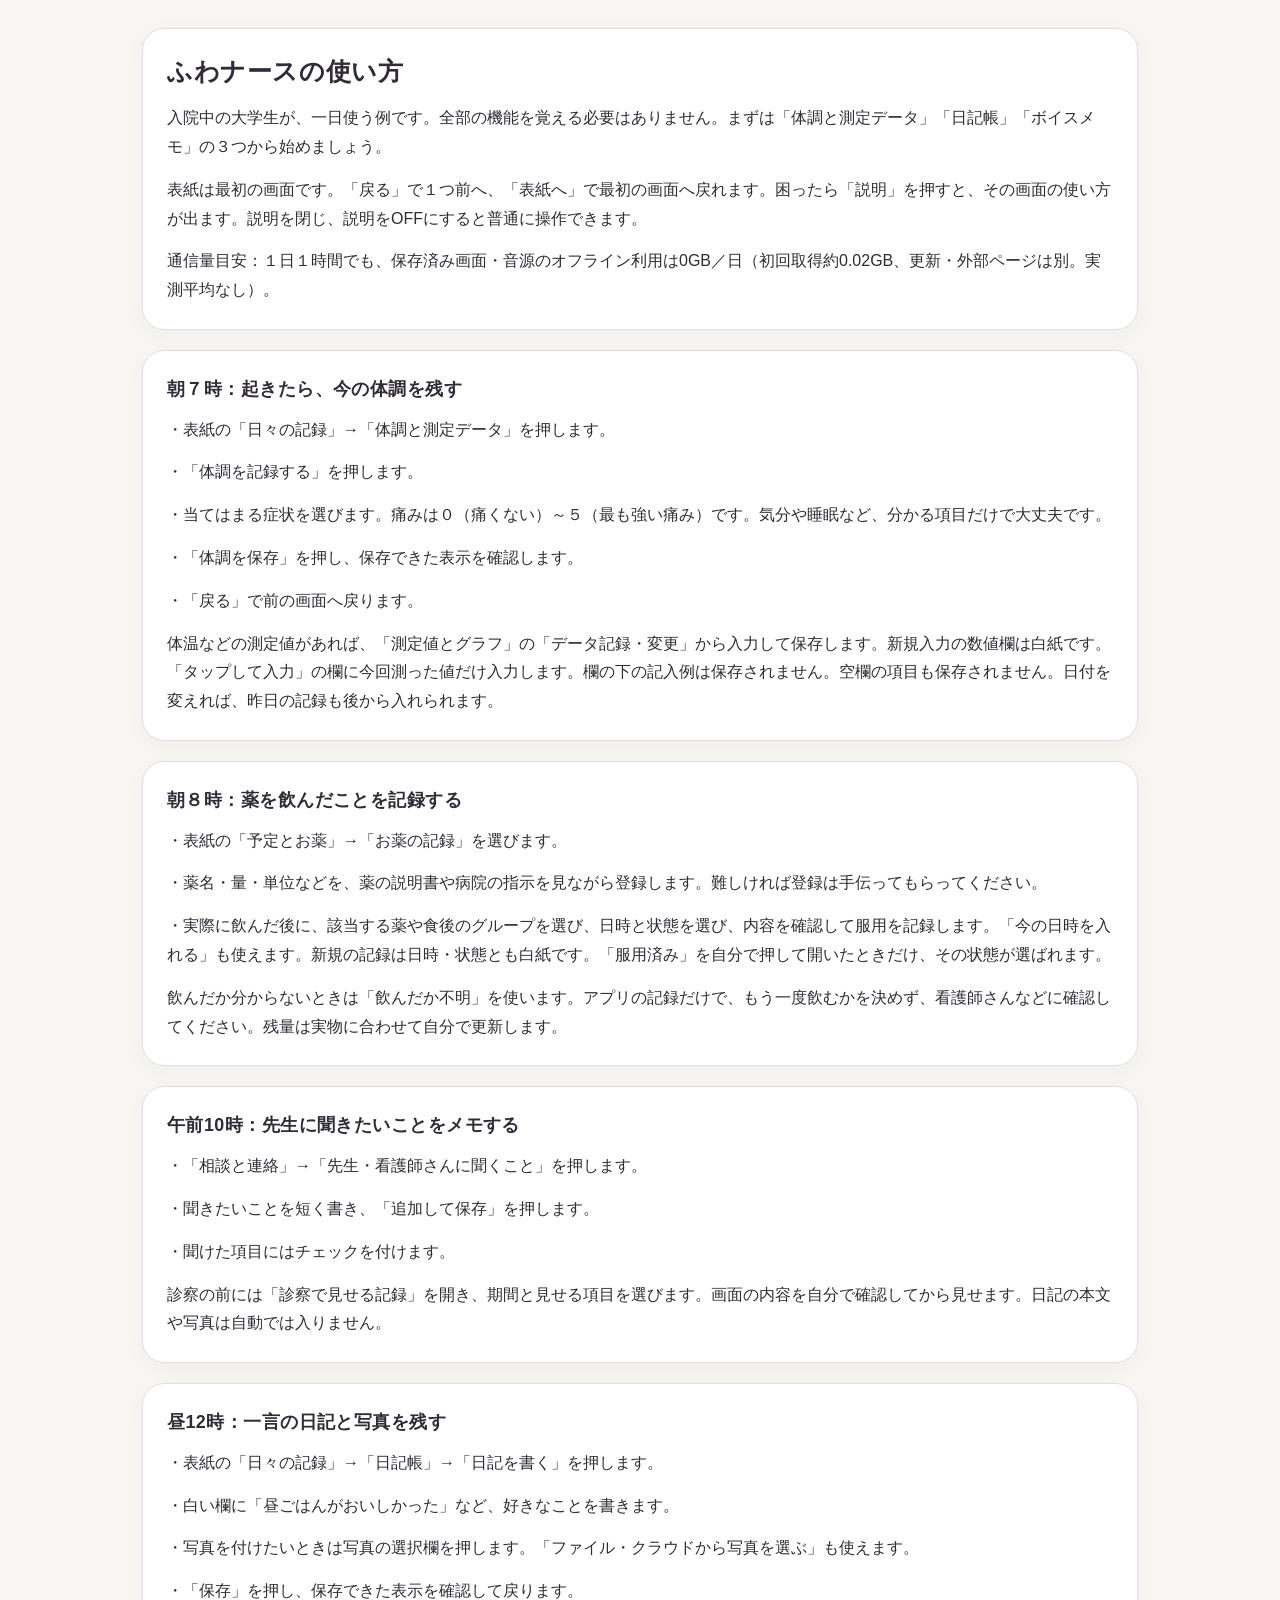
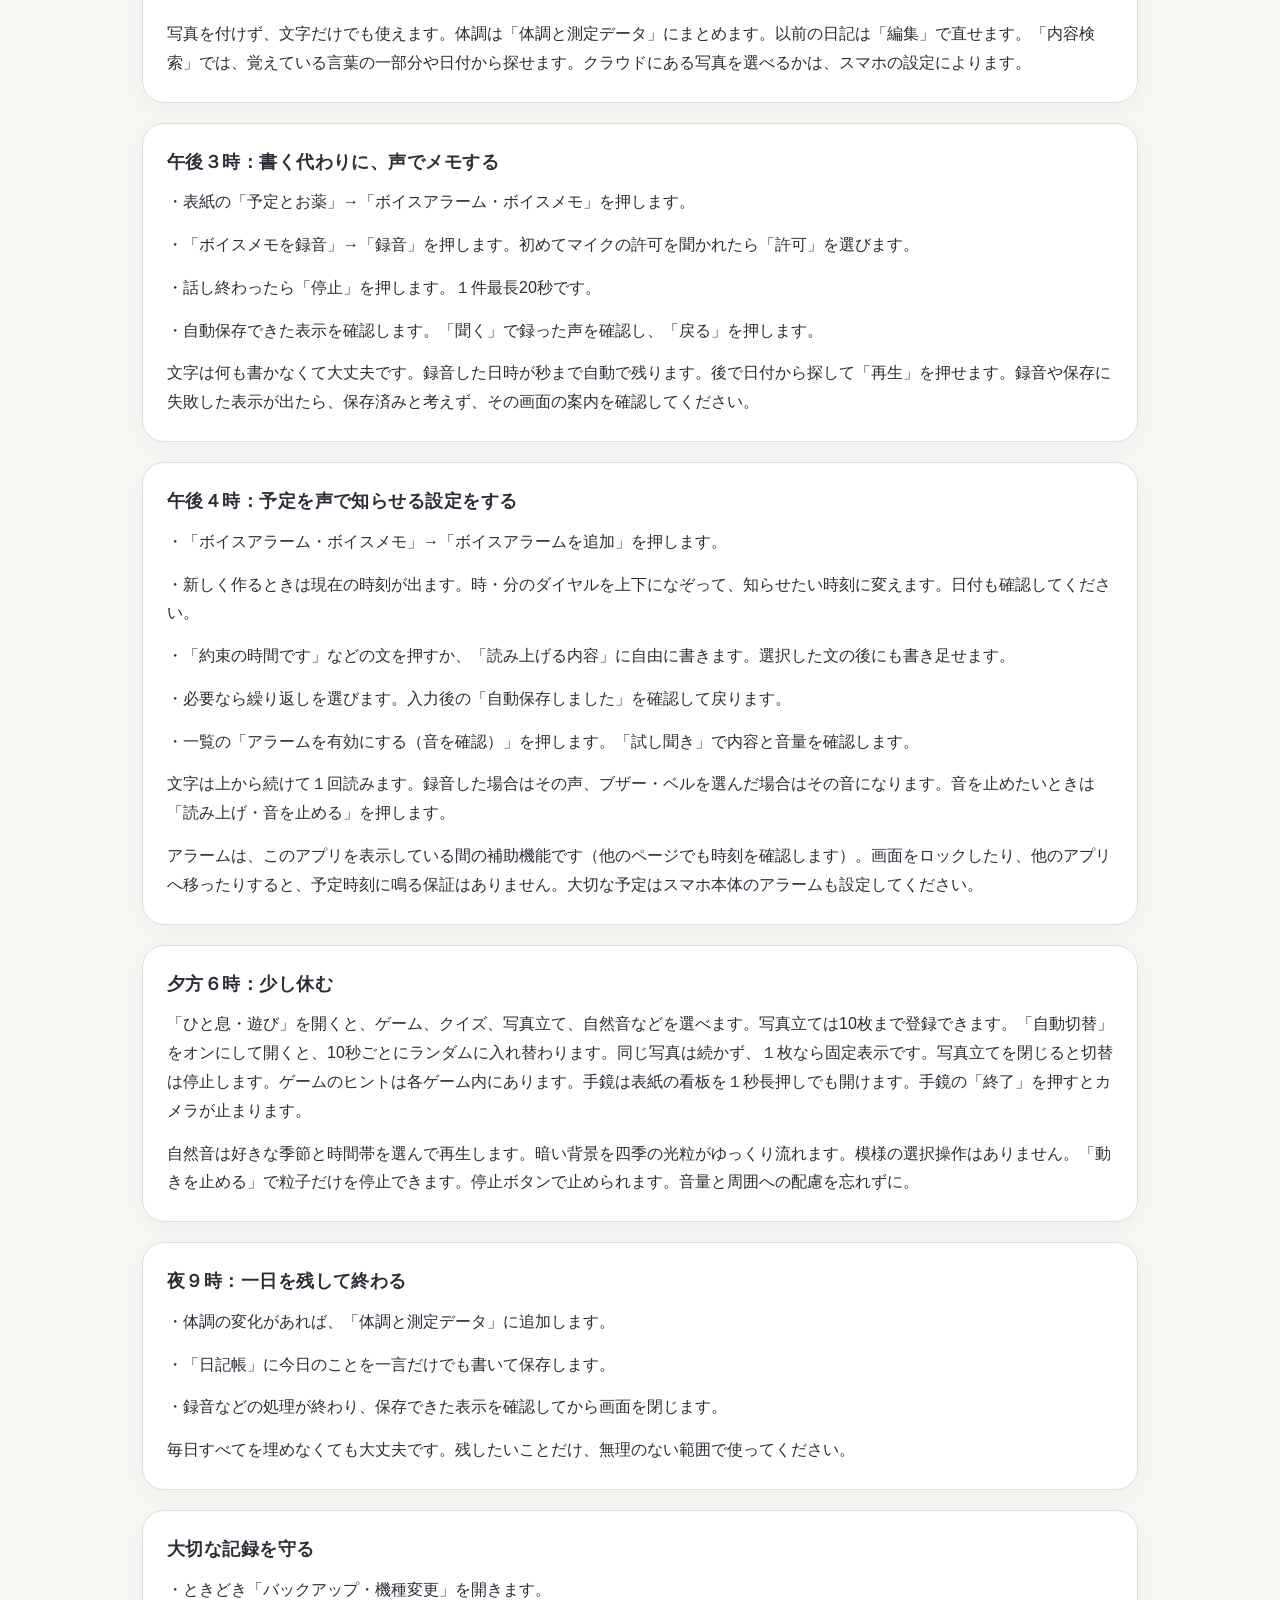
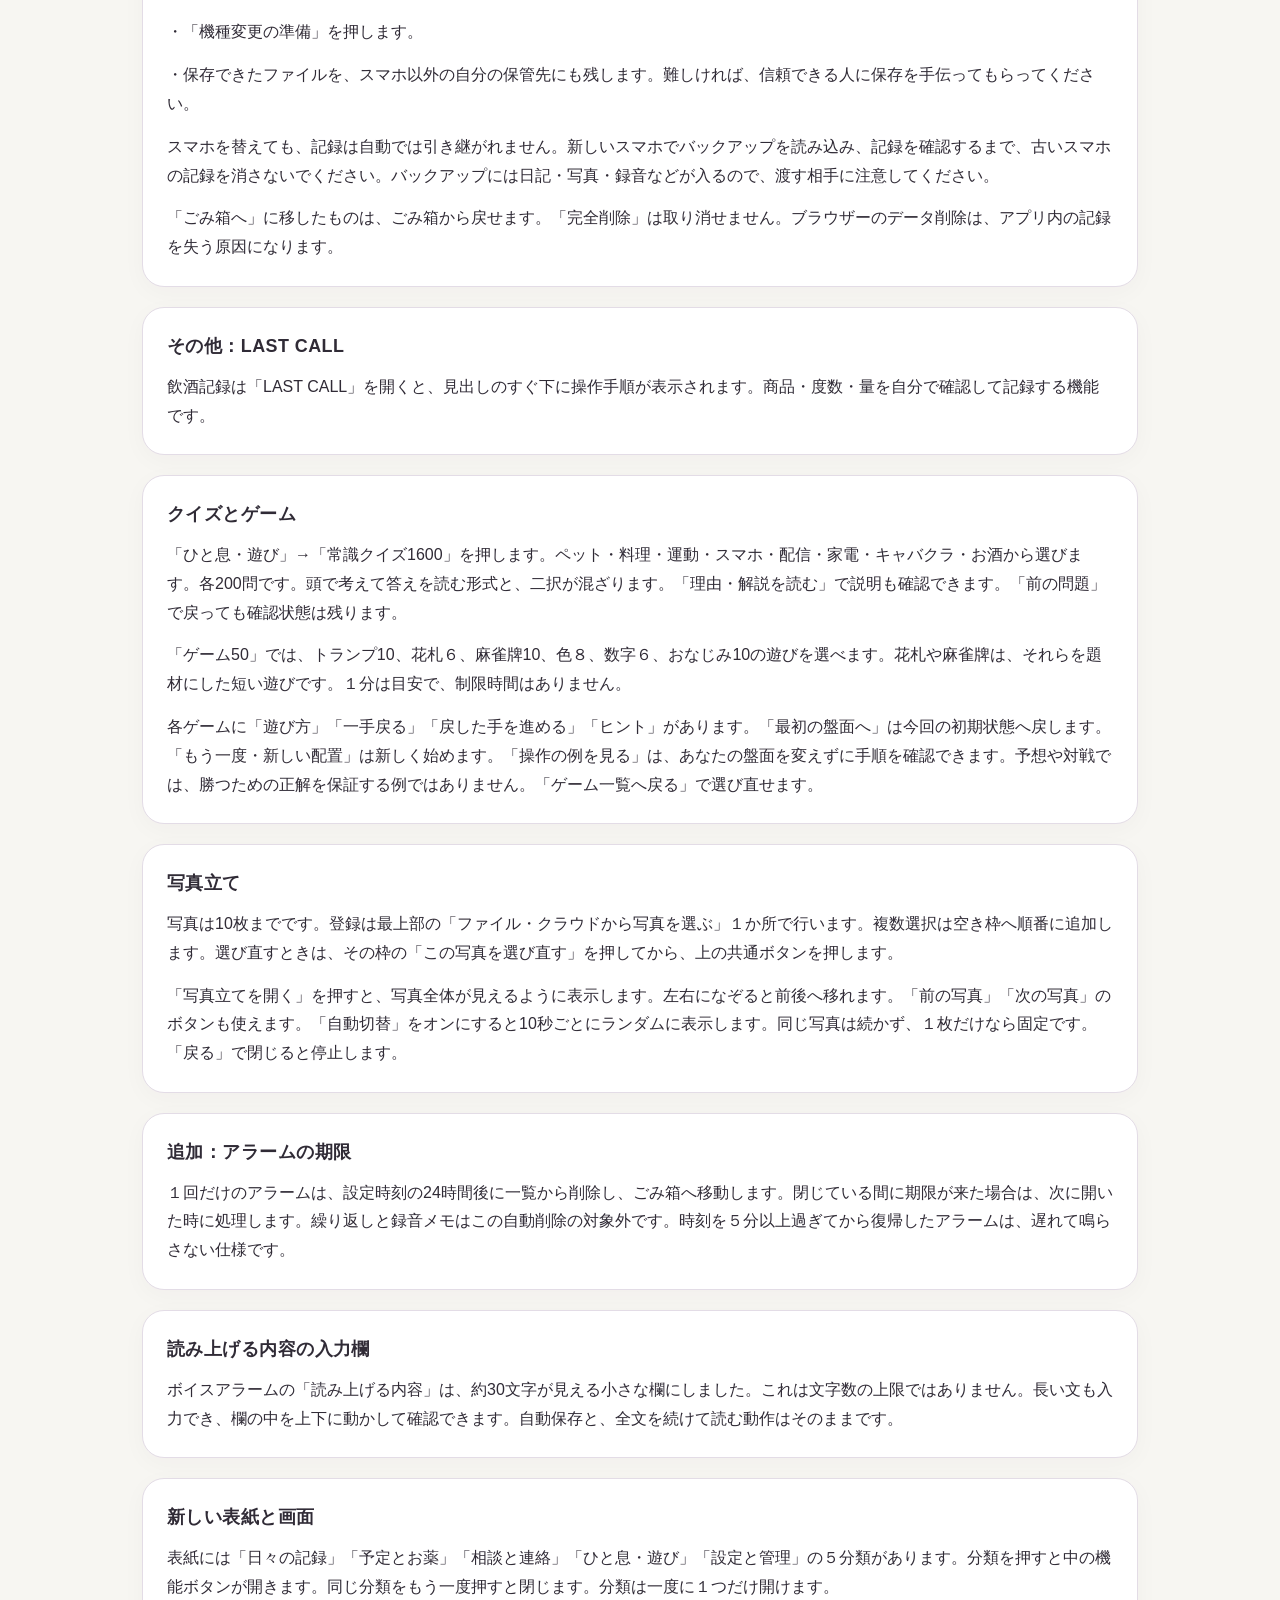
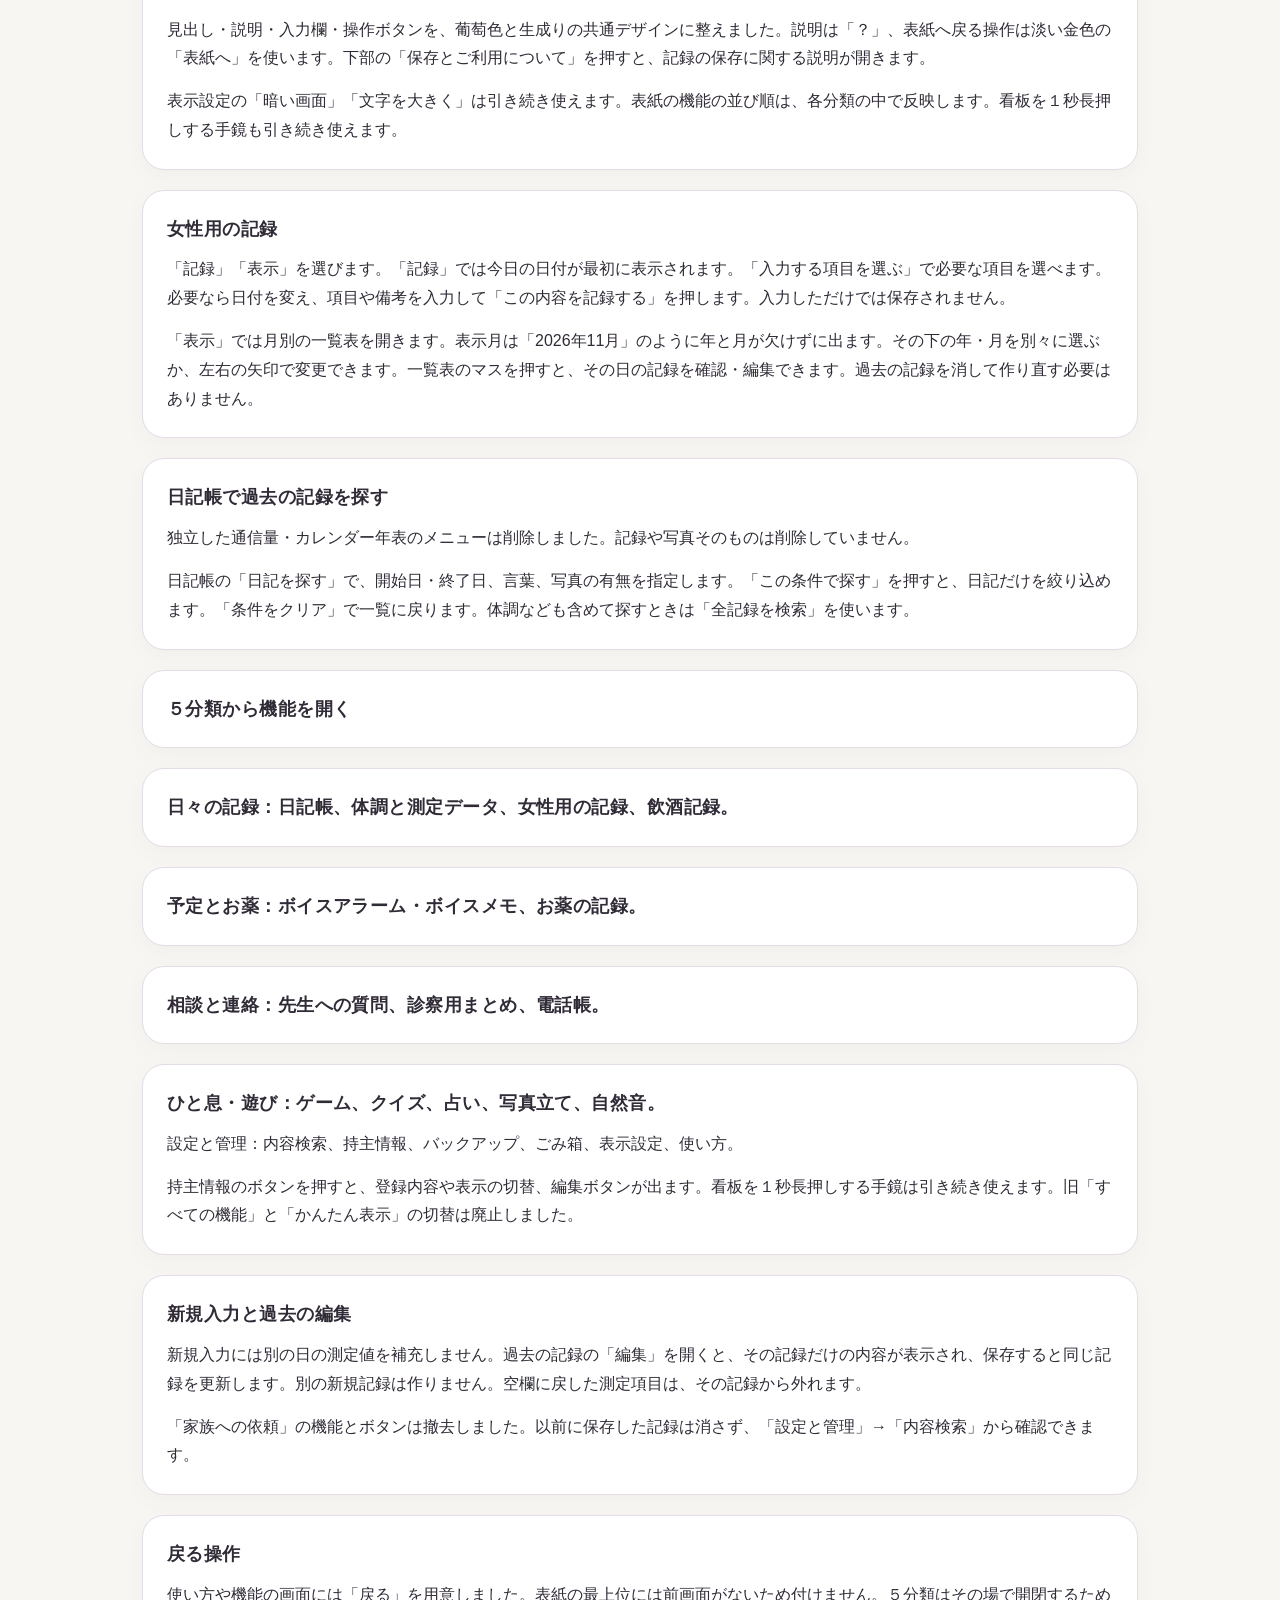
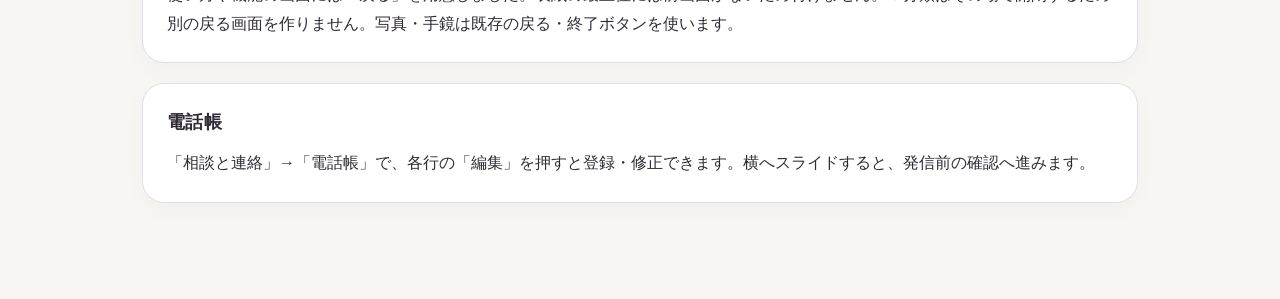
==== commit a8667cad: "Add files via upload" ====
--- a/FUWA_GUIDE.html
+++ b/FUWA_GUIDE.html
@@ -1,4 +1,4 @@
-<!doctype html><html lang="ja"><meta charset="utf-8"><meta name="viewport" content="width=device-width,initial-scale=1"><title>ふわナースの使い方</title><link rel="stylesheet" href="app-v1.21.css"><body><main><section class="card"><h1>ふわナースの使い方</h1><p>入院中の大学生が、一日使う例です。全部の機能を覚える必要はありません。まずは「体調と測定データ」「日記帳」「ボイスメモ」の３つから始めましょう。</p><p>表紙は最初の画面です。「戻る」で１つ前へ、「表紙へ」で最初の画面へ戻れます。困ったら「説明」を押すと、その画面の使い方が出ます。説明を閉じ、説明をOFFにすると普通に操作できます。</p><p>通信量目安：１日１時間でも、保存済み画面・音源のオフライン利用は0GB／日（初回取得約0.02GB、更新・外部ページは別。実測平均なし）。</p></section>
+<!doctype html><html lang="ja"><meta charset="utf-8"><meta name="viewport" content="width=device-width,initial-scale=1"><title>ふわナースの使い方</title><link rel="stylesheet" href="app-v1.23.css"><body><main><section class="card"><h1>ふわナースの使い方</h1><p>入院中の大学生が、一日使う例です。全部の機能を覚える必要はありません。まずは「体調と測定データ」「日記帳」「ボイスメモ」の３つから始めましょう。</p><p>表紙は最初の画面です。「戻る」で１つ前へ、「表紙へ」で最初の画面へ戻れます。困ったら「説明」を押すと、その画面の使い方が出ます。説明を閉じ、説明をOFFにすると普通に操作できます。</p><p>通信量目安：１日１時間でも、保存済み画面・音源のオフライン利用は0GB／日（初回取得約0.02GB、更新・外部ページは別。実測平均なし）。</p></section>
 <section class="card"><h2>朝７時：起きたら、今の体調を残す</h2><p>・表紙の「日々の記録」→「体調と測定データ」を押します。</p><p>・「体調を記録する」を押します。</p><p>・当てはまる症状を選びます。痛みは０（痛くない）～５（最も強い痛み）です。気分や睡眠など、分かる項目だけで大丈夫です。</p><p>・「体調を保存」を押し、保存できた表示を確認します。</p><p>・「戻る」で前の画面へ戻ります。</p><p>体温などの測定値があれば、「測定値とグラフ」の「データ記録・変更」から入力して保存します。新規入力の数値欄は白紙です。「タップして入力」の欄に今回測った値だけ入力します。欄の下の記入例は保存されません。空欄の項目も保存されません。日付を変えれば、昨日の記録も後から入れられます。</p></section>
 <section class="card"><h2>朝８時：薬を飲んだことを記録する</h2><p>・表紙の「予定とお薬」→「お薬の記録」を選びます。</p><p>・薬名・量・単位などを、薬の説明書や病院の指示を見ながら登録します。難しければ登録は手伝ってもらってください。</p><p>・実際に飲んだ後に、該当する薬や食後のグループを選び、日時と状態を選び、内容を確認して服用を記録します。「今の日時を入れる」も使えます。新規の記録は日時・状態とも白紙です。「服用済み」を自分で押して開いたときだけ、その状態が選ばれます。</p><p>飲んだか分からないときは「飲んだか不明」を使います。アプリの記録だけで、もう一度飲むかを決めず、看護師さんなどに確認してください。残量は実物に合わせて自分で更新します。</p></section>
 <section class="card"><h2>午前10時：先生に聞きたいことをメモする</h2><p>・「相談と連絡」→「先生・看護師さんに聞くこと」を押します。</p><p>・聞きたいことを短く書き、「追加して保存」を押します。</p><p>・聞けた項目にはチェックを付けます。</p><p>診察の前には「診察で見せる記録」を開き、期間と見せる項目を選びます。画面の内容を自分で確認してから見せます。日記の本文や写真は自動では入りません。</p></section>
@@ -9,7 +9,7 @@
 <section class="card"><h2>夜９時：一日を残して終わる</h2><p>・体調の変化があれば、「体調と測定データ」に追加します。</p><p>・「日記帳」に今日のことを一言だけでも書いて保存します。</p><p>・録音などの処理が終わり、保存できた表示を確認してから画面を閉じます。</p><p>毎日すべてを埋めなくても大丈夫です。残したいことだけ、無理のない範囲で使ってください。</p></section>
 <section class="card"><h2>大切な記録を守る</h2><p>・ときどき「バックアップ・機種変更」を開きます。</p><p>・「機種変更の準備」を押します。</p><p>・保存できたファイルを、スマホ以外の自分の保管先にも残します。難しければ、信頼できる人に保存を手伝ってもらってください。</p><p>スマホを替えても、記録は自動では引き継がれません。新しいスマホでバックアップを読み込み、記録を確認するまで、古いスマホの記録を消さないでください。バックアップには日記・写真・録音などが入るので、渡す相手に注意してください。</p><p>「ごみ箱へ」に移したものは、ごみ箱から戻せます。「完全削除」は取り消せません。ブラウザーのデータ削除は、アプリ内の記録を失う原因になります。</p></section>
 <section class="card"><h2>その他：LAST CALL</h2><p>飲酒記録は「LAST CALL」を開くと、見出しのすぐ下に操作手順が表示されます。商品・度数・量を自分で確認して記録する機能です。</p></section>
-<section class="card"><h2>クイズとゲーム</h2><p>「ひと息・遊び」→「常識クイズ300」を押します。ペット・料理・運動・スマホ・配信・家電から選びます。各50問です。頭で考えて答えを読む形式と、二択が混ざります。「理由・解説を読む」で説明も確認できます。「前の問題」で戻っても確認状態は残ります。</p><p>「ゲーム50」では、トランプ10、花札６、麻雀牌10、色８、数字６、おなじみ10の遊びを選べます。花札や麻雀牌は、それらを題材にした短い遊びです。１分は目安で、制限時間はありません。</p><p>各ゲームに「遊び方」「一手戻る」「戻した手を進める」「ヒント」があります。「最初の盤面へ」は今回の初期状態へ戻します。「もう一度・新しい配置」は新しく始めます。「操作の例を見る」は、あなたの盤面を変えずに手順を確認できます。予想や対戦では、勝つための正解を保証する例ではありません。「ゲーム一覧へ戻る」で選び直せます。</p></section>
+<section class="card"><h2>クイズとゲーム</h2><p>「ひと息・遊び」→「常識クイズ1600」を押します。ペット・料理・運動・スマホ・配信・家電・キャバクラ・お酒から選びます。各200問です。頭で考えて答えを読む形式と、二択が混ざります。「理由・解説を読む」で説明も確認できます。「前の問題」で戻っても確認状態は残ります。</p><p>「ゲーム50」では、トランプ10、花札６、麻雀牌10、色８、数字６、おなじみ10の遊びを選べます。花札や麻雀牌は、それらを題材にした短い遊びです。１分は目安で、制限時間はありません。</p><p>各ゲームに「遊び方」「一手戻る」「戻した手を進める」「ヒント」があります。「最初の盤面へ」は今回の初期状態へ戻します。「もう一度・新しい配置」は新しく始めます。「操作の例を見る」は、あなたの盤面を変えずに手順を確認できます。予想や対戦では、勝つための正解を保証する例ではありません。「ゲーム一覧へ戻る」で選び直せます。</p></section>
 <section class="card"><h2>写真立て</h2><p>写真は10枚までです。登録は最上部の「ファイル・クラウドから写真を選ぶ」１か所で行います。複数選択は空き枠へ順番に追加します。選び直すときは、その枠の「この写真を選び直す」を押してから、上の共通ボタンを押します。</p><p>「写真立てを開く」を押すと、写真全体が見えるように表示します。左右になぞると前後へ移れます。「前の写真」「次の写真」のボタンも使えます。「自動切替」をオンにすると10秒ごとにランダムに表示します。同じ写真は続かず、１枚だけなら固定です。「戻る」で閉じると停止します。</p></section>
 <section class="card"><h2>追加：アラームの期限</h2><p>１回だけのアラームは、設定時刻の24時間後に一覧から削除し、ごみ箱へ移動します。閉じている間に期限が来た場合は、次に開いた時に処理します。繰り返しと録音メモはこの自動削除の対象外です。時刻を５分以上過ぎてから復帰したアラームは、遅れて鳴らさない仕様です。</p></section>
 <section class="card"><h2>読み上げる内容の入力欄</h2><p>ボイスアラームの「読み上げる内容」は、約30文字が見える小さな欄にしました。これは文字数の上限ではありません。長い文も入力でき、欄の中を上下に動かして確認できます。自動保存と、全文を続けて読む動作はそのままです。</p></section>
--- a/app-v1.23.css
+++ b/app-v1.23.css
@@ -0,0 +1,354 @@
+
+:root{--bg:#fff8f3;--panel:#ffffffd9;--ink:#4c302e;--muted:#826b65;--accent:#b84d66;--line:#e5cbb7;--shadow:0 5px 18px #76413b12;--scale:1}*{box-sizing:border-box}body{margin:0;background:radial-gradient(ellipse at top,#f4d9df,transparent 65%),var(--bg);color:var(--ink);font:calc(16px * var(--scale))/1.65 system-ui,-apple-system,sans-serif}body.dark{--bg:#211b21;--panel:#332b34;--ink:#fff0e7;--muted:#cab6b3;--line:#65505b;--accent:#ef9eb1}button,input,select,textarea{font:inherit;color:inherit}button,a,select{touch-action:manipulation}button{cursor:pointer;background:var(--panel);border:1px solid var(--line);border-radius:16px;padding:12px 16px;min-height:48px}button:hover{border-color:var(--accent)}button:disabled{opacity:.45;cursor:default}button.primary{background:var(--accent);color:white;border-color:var(--accent)}button.danger{color:#b52c3e}input,select,textarea{width:100%;background:var(--bg);border:1px solid var(--line);border-radius:12px;padding:11px;margin:5px 0 12px}textarea{min-height:140px;resize:vertical}label{display:block}small,.muted{color:var(--muted)}h1,h2,h3,p{margin:0 0 12px}h1{font:700 1.65em/1.4 Georgia,serif}h2{font-size:1.2em;margin-top:20px}h3{font-size:1.05em}main{max-width:860px;margin:auto;padding:16px 16px 80px}header{position:sticky;top:0;z-index:20;background:var(--bg);border-bottom:1px solid var(--line);padding:9px 15px;display:flex;gap:8px;align-items:center;justify-content:space-between}header button{padding:7px 12px;min-height:42px}header .nostack>*{flex:0 0 auto}header select{width:105px;margin:0;padding:7px;max-width:125px}.row{display:flex;align-items:center;gap:10px;flex-wrap:wrap}.row>*{flex:1}.grid{display:grid;grid-template-columns:repeat(2,minmax(0,1fr));gap:12px}.card{background:var(--panel);border:1px solid var(--line);border-radius:22px;box-shadow:var(--shadow);padding:19px;margin-bottom:15px}.tile{display:flex;gap:12px;align-items:center;text-align:left;min-height:108px;box-shadow:var(--shadow);width:100%;padding:17px}.tile .icon{font-size:30px;flex:0 0 40px}.tile strong{display:block;font-size:1.08em}.tile small{display:block;font-size:.78em;margin-top:4px}.hero{background:linear-gradient(110deg,#ffefdf,var(--panel));border-color:#cda56e}.brand{text-align:center;padding:8px 0 15px}.brand img{width:100%;max-height:245px;object-fit:contain;border-radius:25px;user-select:none;-webkit-touch-callout:none}.chip{display:inline-block;padding:5px 12px;border-radius:20px;background:#b84d6614;font-size:.85em}.choice{display:flex;flex-wrap:wrap;gap:7px;margin-bottom:13px}.choice button{padding:9px 13px}.choice .selected{background:var(--accent);color:white}.photo-grid{display:grid;grid-template-columns:repeat(3,1fr);gap:9px}.photo-grid img{width:100%;height:120px;object-fit:cover;border-radius:12px}.avatar{width:92px;height:92px;border-radius:50%;object-fit:cover;background:#e8dada}.entry{border-bottom:1px solid var(--line);padding:16px 0}.entry:last-child{border:0}.entry .body{white-space:pre-wrap;overflow-wrap:anywhere}.entry img{cursor:zoom-in}.dial{display:flex;align-items:center;gap:8px;margin-bottom:13px}.dial select{margin:0;max-width:190px}.dial button{padding:8px 17px;font-size:1.3em}.dial .check{width:auto;margin:0}.tabs{display:flex;overflow:auto;gap:7px;margin-bottom:14px}.tabs button{white-space:nowrap}.slider{position:relative;background:linear-gradient(100deg,var(--panel),#bddde733);border:1px solid var(--line);border-radius:40px;height:82px;margin-bottom:12px;overflow:hidden;touch-action:pan-y}.slider .track{position:absolute;left:20px;right:25px;top:35px;height:12px;background:#a8cbee;border-radius:15px}.slider .handle{position:absolute;left:5px;top:5px;height:70px;width:70%;border-radius:35px;background:var(--panel);border:2px solid #abcce3;padding:9px 20px;z-index:2;line-height:1.35;user-select:none;-webkit-touch-callout:none;overflow:hidden}.slider .handle strong,.slider .handle small{display:block;overflow:hidden;text-overflow:ellipsis;white-space:nowrap}.slider .end{position:absolute;right:14px;top:19px;font-size:28px}.overlay{position:fixed;inset:0;z-index:80;background:var(--bg);padding:20px;overflow:auto;display:flex;flex-direction:column;align-items:stretch}.overlay .inner{max-width:760px;width:100%;margin:auto}.overlay video{position:absolute;inset:0;width:100%;height:100%;object-fit:contain;transform:scaleX(-1);background:#000}.overlay.frame{background:#090909;color:white;padding:0;touch-action:pan-y}.overlay.frame img{width:100%;height:100%;object-fit:contain;min-height:0;flex:1}.frame .controls{position:absolute;top:14px;left:14px;right:14px;z-index:2;display:flex;gap:10px}.frame .controls button{background:#222b;color:white;border-color:#aaa5}.mirror-note{position:absolute;bottom:20px;left:0;width:100%;text-align:center;color:white;text-shadow:0 1px 5px black;pointer-events:none}.toast{position:fixed;bottom:22px;left:50%;transform:translateX(-50%);z-index:150;background:#49332e;color:white;padding:12px 20px;border-radius:15px;max-width:92%;box-shadow:var(--shadow)}#helpBanner{background:#f3e1a7;color:#3a3025;padding:8px;text-align:center}dialog{border:1px solid var(--line);border-radius:22px;background:var(--bg);color:var(--ink);width:min(94vw,650px);max-height:92vh;padding:24px}dialog::backdrop{background:#24141a80}svg.chart{width:100%;height:auto;min-height:180px;overflow:visible}.legend{display:flex;gap:15px;font-size:.85em}.progress{position:fixed;top:0;left:0;height:4px;background:var(--accent);z-index:200;width:0}.game-board{font-size:1.1em;text-align:center;padding:18px;background:var(--bg);border-radius:18px;white-space:pre-wrap;overflow-wrap:anywhere}.answers{display:grid;gap:10px;margin-top:15px}.answers button{text-align:left}.success{color:#2b8065;font-weight:bold}.error{color:#b52c3e}.board{display:grid;gap:6px;max-width:360px;margin:15px auto}.board button{padding:6px;aspect-ratio:1;min-height:48px;font-size:1.2em}.calendar{display:grid;grid-template-columns:repeat(7,1fr);gap:5px}.calendar button{padding:4px;min-height:58px;border-radius:8px;font-size:.85em}.calendar img{width:100%;height:38px;object-fit:cover}.checkrow{display:flex;gap:10px;align-items:center}.checkrow input{width:auto;margin:0}.badge{font-size:.8em;border-radius:8px;padding:2px 7px;background:#ac627321}.notice{padding:12px;border-left:4px solid var(--accent);background:#b84d660b}.owner-field{padding:12px;border-bottom:1px solid var(--line);overflow-wrap:anywhere}.owner-field:last-child{border:0}a{color:var(--accent)}footer{text-align:center;margin-top:25px;font-size:.8em;color:var(--muted)}.help-page{font-size:1.12em}.help-page p{margin-bottom:20px}.help-page h1{margin:20px 0}.sr{position:absolute;clip:rect(0,0,0,0)}@media(max-width:520px){main{padding:12px 12px 70px}.tile{padding:12px;min-height:104px;gap:7px}.tile .icon{font-size:25px;flex-basis:28px}.tile strong{font-size:.94em}.grid{gap:9px}.card{padding:15px}.brand img{max-height:210px}h1{font-size:1.4em}.row.nostack>*{min-width:0}header{padding:7px}.slider .handle{width:72%}.photo-grid img{height:95px}}body.large{--scale:1.18}
+.help-on{background:#326e60!important;color:white!important;border-color:#326e60!important}#helpBtn{font-size:.76em;white-space:nowrap}.modal-tools{position:sticky;top:-24px;background:var(--bg);z-index:8;display:flex;gap:8px;justify-content:space-between;padding:8px 0}.modal-tools button{font-size:.85em;padding:8px 12px}.modal-tools .help-on{box-shadow:0 0 0 2px #326e6030}#modalHelpNotice{position:relative}.dial-roll{flex:1;text-align:center;font-size:1.8em;font-weight:700;line-height:1.8;background:linear-gradient(var(--bg),var(--panel),var(--bg));border:1px solid var(--line);border-radius:12px;cursor:ns-resize;touch-action:none;user-select:none;min-width:90px}.dial-roll:focus{outline:3px solid var(--accent)}.dial-list{font-size:.82em;margin:0 0 16px}.dial-list summary{cursor:pointer}.dial-list select{max-width:260px}.month-scroll{overflow:auto;max-height:72vh;margin-top:14px;isolation:isolate;border:1px solid var(--line);border-radius:12px}.month-table{border-collapse:separate;border-spacing:0;font-size:.8em;width:max-content;min-width:100%}.month-table th,.month-table td{border-right:1px solid var(--line);border-bottom:1px solid var(--line);text-align:center;min-width:38px;height:39px}.month-table th:first-child{position:sticky;left:0;background:var(--bg);z-index:2;width:150px;min-width:150px;max-width:150px;text-align:left;padding:8px;font-size:.88em}.month-table thead th{position:sticky;top:0;background:var(--bg);z-index:3}.month-table thead th:first-child{z-index:4}.month-table td button{border:0;background:transparent;border-radius:0;width:100%;height:100%;padding:3px;min-height:38px;font-size:1em;white-space:nowrap}.month-table .good{background:#3a9d7d12;color:#267b65}.month-table .mild{background:#dfa8371b;color:#896215}.month-table .strong{background:#c258751f;color:#a13b59}.month-table .aux{background:#758fb414}.month-table .numeric{color:var(--ink)}.fit-month{overflow:auto}.fit-month .month-table{table-layout:fixed;width:100%;font-size:clamp(6px,.9vw,11px)}.fit-month .month-table th,.fit-month .month-table td{min-width:0}.fit-month .month-table th:first-child{width:65px;min-width:65px;font-size:8px}.fit-month .month-table td button{font-size:inherit;padding:0;overflow:hidden;text-overflow:clip}.fit-month .month-table td.numeric button{font-size:.8em}.official-link{display:block;border:1px solid var(--line);border-radius:14px;padding:13px;text-decoration:none;background:var(--panel)}.official-link:focus{outline:2px solid var(--accent)}header strong{white-space:nowrap;font-size:.9em}header .nostack{gap:5px}header select{width:86px!important}@media(max-width:380px){#helpBtn{font-size:.65em;padding:6px}header strong{font-size:.8em}header select{width:72px!important}header button{padding:6px 9px}}
+
+/* Keep the existing palette and silhouettes; emphasize actionable outlines. */
+button:not(:disabled),a.official-link,summary{border:2px solid #b99a8c}button:disabled{border:1px solid var(--line);opacity:.48;cursor:default}.month-table td button:not(:disabled){border:2px solid #b99a8c70;border-radius:5px}.tile:not(:disabled){border-width:2px}.dial-roll{border-width:2px}
+#homeBtn,[data-action="goTop"]{background:#fff0a6!important;color:#58441a!important;border:2px solid #c4a652!important;box-shadow:0 2px 5px #92762a22;font-weight:750}#homeBtn:focus-visible,[data-action="goTop"]:focus-visible{outline:3px solid #806312;outline-offset:3px}
+header{flex-wrap:wrap;gap:6px}header strong{flex:1;text-align:center}#backBtn{font-size:.83em;padding:7px 10px}header>.row{margin-left:auto}header #homeBtn{padding:7px 12px}.help-nav{position:sticky;top:0;display:flex;justify-content:space-between;gap:8px;background:var(--bg);padding:8px 0}.mirror-nav{position:absolute;top:15px;left:15px;right:15px;display:flex;justify-content:space-between;z-index:10}.modal-tools{flex-wrap:wrap}.transfer-simple{font-size:1.12em;line-height:2}details{margin:14px 0}summary{cursor:pointer;padding:10px 12px;border-radius:12px;background:var(--panel)}
+.week-scroll{overflow:auto;max-height:70vh;border:1px solid var(--line);border-radius:12px}.week-table{border-collapse:separate;border-spacing:0;min-width:100%;width:max-content;font-size:.85em}.week-table th,.week-table td{padding:5px;border-bottom:1px solid var(--line);border-right:1px solid var(--line);text-align:center;min-width:60px}.week-table th:first-child{position:sticky;left:0;z-index:2;background:var(--bg);text-align:left;min-width:132px;max-width:170px;overflow-wrap:anywhere}.week-table thead th{position:sticky;top:0;z-index:3;background:var(--bg)}.week-table thead th:first-child{z-index:4}.week-table td button{width:100%;padding:5px;min-height:46px;font-size:1.3em}.dose-taken{background:#dbeee2}.dose-unsure{background:#fff0cb}.dose-skipped{background:#eee7e5}.week-table .dose-taken button,.week-table .dose-unsure button,.week-table .dose-skipped button{color:#423b32}
+.season-canvas{height:clamp(230px,38vh,410px);position:relative;overflow:hidden;border-radius:22px;background:linear-gradient(130deg,var(--season0,#eef1ee),var(--season1,#dce2e5),var(--season2,#f7f5f0));isolation:isolate}.season-shape{position:absolute;width:110%;height:110%;border-radius:44% 56% 60% 40%;filter:blur(24px);opacity:.4;will-change:transform;animation:season-drift 38s ease-in-out infinite alternate;animation-play-state:paused;background:radial-gradient(ellipse,var(--season1,#dce2e5),transparent 66%)}.season-shape.one{left:-45%;top:-35%}.season-shape.two{left:35%;top:10%;animation-delay:-19s;animation-duration:47s;background:radial-gradient(ellipse,var(--season0,#eef1ee),transparent 70%)}.season-shape.three{left:-15%;top:45%;animation-delay:-9s;animation-duration:53s;background:radial-gradient(ellipse,var(--season2,#f7f5f0),transparent 70%)}.moving .season-shape{animation-play-state:running}.season-now{min-height:3em;text-align:center}.sound-grid{display:grid;grid-template-columns:repeat(3,minmax(0,1fr));gap:9px}.sound-choice{padding:10px 6px;font-size:.9em}.sound-choice strong,.sound-choice small{display:block}.sound-choice small{font-size:.8em}.sound-choice[aria-pressed="true"]{background:#e1ebdf;border-color:#597556}.sound-status{text-align:center;font-size:.8em;color:var(--muted)}@keyframes season-drift{from{transform:translate(-8%,-5%) rotate(-8deg) scale(1)}to{transform:translate(12%,9%) rotate(12deg) scale(1.18)}}@media(prefers-reduced-motion:reduce){.season-shape{animation:none!important}}@media(max-width:380px){header strong{display:none}.sound-grid{gap:6px}.sound-choice{font-size:.8em}}
+
+.fit-week .week-table{width:100%;table-layout:fixed}.fit-week .week-table th,.fit-week .week-table td{min-width:0;padding:2px;font-size:.8em}.fit-week .week-table th:first-child{width:85px;min-width:85px;max-width:85px;font-size:.82em}.fit-week .week-table td button{padding:0;min-height:40px;font-size:1.2em;overflow-wrap:anywhere}.fit-week .week-table thead th{font-size:.65em;white-space:nowrap}.fit-week .week-table td{vertical-align:middle}
+
+
+.site-notice{max-width:828px;margin:0 auto 32px;padding:20px;border:2px solid #555;border-radius:14px;background:#fff;color:#000;font-size:1rem;line-height:1.8;overflow-wrap:anywhere}.site-notice p:last-child{margin-bottom:0}@media(max-width:860px){.site-notice{margin:0 12px 24px}}
+.creator-credit{text-align:center;margin:24px auto 0}.creator-credit img{display:block;width:160px;max-width:100%;height:auto;margin:auto;border-radius:8px}
+.dial input{width:130px;text-align:center;font-size:28px;font-weight:700;margin:0}.dial button{min-width:64px;font-size:28px;touch-action:none}.clear-exit .controls{opacity:1!important;flex-wrap:wrap}.clear-exit .controls button:first-child{background:#fff9b5;color:#000;font-size:20px;border:3px solid #333;min-height:56px}.mirror-exit{position:absolute;top:15px;right:15px;z-index:4}.mirror-exit button{background:#fff9b5;color:#000;font-size:20px;border:3px solid #333}.season-canvas{filter:saturate(2.2) brightness(1.08);border:2px solid #77a49b}.season-shape{opacity:.85;filter:blur(9px);background:radial-gradient(ellipse,#f4ce52 10%,var(--season1) 50%,transparent 72%)}.season-shape.two{background:radial-gradient(ellipse,#64c4ab 10%,var(--season0) 55%,transparent 75%)}.season-shape.three{background:radial-gradient(ellipse,#ce95e0 10%,var(--season2) 55%,transparent 75%)}.meal-actions button{margin:5px;background:#e8f6d6;color:#172d16}.meal-drug{display:flex;gap:12px;align-items:center;flex-wrap:wrap;border:2px solid #acc6b5;border-radius:14px;padding:18px;margin:12px 0;font-size:20px}.meal-drug input,.checkrow input{width:26px;height:26px;flex-shrink:0}.colour-games{background:#fff8e2;color:#342947}.colour-games .board button,.colour-games .answers button{background:#e2f4ff;color:#2b2859;border-color:#7c9bd1}.colour-games .board button:nth-child(3n+1),.colour-games .answers button:nth-child(3n+1){background:#ffe1e9}.colour-games .board button:nth-child(3n+2),.colour-games .answers button:nth-child(3n+2){background:#def6ce}.colour-games .board button.primary{background:#ffd052}.game-assist button{background:#ffe88d;color:#302949}button[data-action^="game:"]:nth-child(4n+1){background:#ffe0e8}button[data-action^="game:"]:nth-child(4n+2){background:#e0f1ff}button[data-action^="game:"]:nth-child(4n+3){background:#e1f6d3}button[data-action^="game:"]:nth-child(4n){background:#fff0bc}
+.season-shape{animation-duration:12s}.season-shape.two{animation-duration:15s}.season-shape.three{animation-duration:18s}@media(prefers-reduced-motion:reduce){.season-canvas.motion-enabled .season-shape{animation:season-drift 14s ease-in-out infinite alternate!important}.season-canvas.motion-enabled .season-shape.two{animation-delay:-7s!important}.season-canvas.motion-enabled .season-shape.three{animation-delay:-3s!important}}
+.simple-home{display:grid;gap:12px;margin:20px 0}.simple-home .tile{font-size:1.2em;min-height:80px;background:#fff2cc;border:2px solid #c5a66e}.all-features{margin:20px 0}.all-features>summary{padding:18px;border:2px solid #aabb9c;border-radius:15px;background:#edf6e3;font-size:1.1em;font-weight:bold;cursor:pointer}.all-features .grid{margin-top:16px}.order-row{display:flex;align-items:center;gap:8px;margin:8px 0}.order-row span{flex:1}.order-row button{padding:8px;min-height:44px}.check-item{padding:15px;border-bottom:1px solid var(--line)}.check-item small{display:block}.check-item .checkrow{margin-bottom:10px}.previous-value{color:#777;background:#f7f7f7;font-weight:400}.cover-home105{position:fixed;right:12px;bottom:12px;z-index:75;background:#fff2a9;color:#111;border:3px solid #665b2b;font-weight:bold;box-shadow:0 3px 12px #0003}.save-confirmation{font-size:22px;font-weight:bold;background:#176441;color:white;min-width:240px;text-align:center}body:has(dialog[open])>.cover-home105{display:none}.modal-tools:has([data-action="cover105"]){position:sticky;top:-24px;z-index:10;background:var(--bg)}
+
+body.on-home106 #homeBtn,body.on-home106>.cover-home105{display:none!important}.voice-panel106{background:#fff;border:3px solid #506678;border-radius:16px;padding:16px;color:#17232e}.voice-buttons106{display:grid;grid-template-columns:repeat(3,minmax(0,1fr));gap:8px}.voice-buttons106 button{border:3px solid currentColor;border-radius:10px;min-height:60px;font-weight:800;padding:10px 4px;font-size:1.1em}.voice-record106{background:#b02235!important;color:white!important}.voice-stop106{background:#263445!important;color:white!important}.voice-listen106{background:#1268ad!important;color:white!important}.voice-buttons106 button:disabled{opacity:.35}.record-clock106{font-size:1.65em;font-weight:800;margin:15px 0 4px}#recordMeter106{width:100%;height:22px;accent-color:#b02235}#recordStatus{margin-top:12px;border:2px solid #506678;background:#f0f5fa;padding:12px;border-radius:8px;min-height:70px;font-weight:700}#recordStatus.record-error106{border-color:#b02235;background:#fff0f1;color:#8b1022}#memoSave106{color:var(--ink);font-weight:700;border:2px solid #26805c;padding:12px;margin:15px 0}.memo-close106{width:100%;background:#fff0aa!important;border:3px solid #7c6528;color:#312400!important;font-weight:700}.memo-body106{white-space:pre-wrap}
+
+.brand img{display:block;width:100%;max-width:760px;height:auto;margin:0 auto}.brand{padding:0;background:transparent}.preset-grid108{display:grid;grid-template-columns:repeat(2,minmax(0,1fr));gap:8px}.preset-grid108 button{font-size:1rem;white-space:normal}#entryBody{white-space:pre-wrap}label[hidden]{display:none!important}
+
+.creator-credit{width:100%;max-width:none;margin:0;padding:0;text-align:center}.creator-credit img{display:block;width:100%!important;max-width:none!important;height:auto!important;margin:0}
+.mirror-full109{position:fixed!important;inset:0!important;width:100vw!important;height:100dvh!important;padding:0!important;margin:0!important;background:#000;z-index:10000}.mirror-full109 video{display:block;width:100%!important;height:100%!important;max-width:none!important;max-height:none!important;object-fit:cover!important;transform:scaleX(-1)}.mirror-full109 .mirror-exit{position:absolute;top:max(12px,env(safe-area-inset-top));right:max(12px,env(safe-area-inset-right));z-index:2}
+.lc-start109{display:grid;grid-template-columns:1fr 1fr;gap:12px}.lc-start109 button{font-size:1.2em;min-height:78px}.lc-total109{display:flex;gap:12px;flex-wrap:wrap}.lc-total109 span{flex:1;font-size:1.8em;font-weight:bold;padding:14px;background:#f4e8f8;color:#482c56;border-radius:16px}.lc-total109 small{display:block;font-size:.5em}.lc-confirm109{padding:14px;border:2px solid #8c659d;border-radius:12px;background:#faf1ff;color:#36223d}.lc-chip109{display:flex;flex-wrap:wrap;gap:7px;margin:8px 0 18px}.lc-chip109 button{padding:8px;min-height:42px}.lc-art109{width:min(210px,70vw);aspect-ratio:1;background-image:url('last-call-art-v1.09.png');background-size:300% 200%;background-repeat:no-repeat;margin:8px auto}.lc-chart109{width:100%;height:auto;display:block;background:#fff;color:#302137;border-radius:12px}.lc-cancelled109{opacity:.65}.table-wrap{overflow-x:auto}.lc-choose109 label{font-weight:bold}.lc-choose109 select{min-height:52px}#lcCount109{max-width:160px}.lc-start109 button:disabled{opacity:.45}
+
+dialog.alarm-full110{position:fixed;inset:0;margin:0;width:100vw;max-width:none;height:100vh;height:100dvh;min-height:100dvh;max-height:100dvh;border:0;border-radius:0;padding:max(12px,env(safe-area-inset-top)) max(16px,env(safe-area-inset-right)) max(24px,env(safe-area-inset-bottom)) max(16px,env(safe-area-inset-left));background:var(--bg);overflow-y:auto;overscroll-behavior:contain}dialog.alarm-full110::backdrop{background:var(--bg)}.alarm-full110 .modal-tools{top:0;padding:8px 0;flex-wrap:wrap;background:var(--bg)}.clock-row110{display:flex;gap:12px;align-items:center;max-width:420px}.clock-row110 label{flex:1;min-width:0}.clock-row110 select{font-size:1.3em;min-height:58px;background:var(--bg);border:2px solid var(--accent)}.clock-row110>span{font-size:1.5em}.nav-back110{border:2px solid var(--line);border-radius:14px;min-height:48px;padding:10px 16px;font-weight:600}.lc-how110{background:var(--bg);border:2px solid var(--line);border-radius:18px;padding:18px;margin-bottom:18px}.lc-how110 li,.guide110 li{margin-bottom:12px}.guide110{line-height:1.9}.guide-intro110{padding:16px;border:2px solid var(--line);border-radius:18px;margin-bottom:20px}.guide110 ol,.lc-how110 ol{padding-left:1.5em}.alarm-clock110{padding:16px;border:2px solid var(--line);border-radius:16px;margin-bottom:20px}
+
+.time-dial111{flex:1;min-width:100px;text-align:center}.time-dial111>button{width:100%;padding:5px;min-height:40px}.wheel111{display:flex;flex-direction:column;align-items:center;justify-content:center;min-height:156px;border:2px solid var(--accent);border-radius:15px;touch-action:none;user-select:none;background:var(--bg);cursor:ns-resize}.wheel111 strong{font-size:2.2rem;border-top:1px solid var(--line);border-bottom:1px solid var(--line);width:100%}.wheel-prev111,.wheel-next111{color:var(--muted);font-size:1.1rem;opacity:.6}.wheel111:focus{outline:3px solid var(--accent)}.alarm-status111{padding:16px;border:2px solid var(--line);border-radius:16px;margin-bottom:18px}dialog.game-full111{position:fixed;inset:0;margin:0;width:100vw;max-width:none;height:100vh;height:100dvh;min-height:100dvh;max-height:100dvh;border:0;border-radius:0;padding:max(12px,env(safe-area-inset-top)) max(14px,env(safe-area-inset-right)) max(24px,env(safe-area-inset-bottom)) max(14px,env(safe-area-inset-left));background:var(--bg);overflow-y:auto}dialog.game-full111::backdrop{background:var(--bg)}.game-full111 .modal-tools{top:0;background:var(--bg);flex-wrap:wrap}.game-full111 .board{width:min(90vw,70dvh,720px);max-width:none;margin:20px auto;gap:8px}.game-full111 .board button{font-size:clamp(1.2rem,5vw,2.8rem);min-height:54px}.game-full111 .game-board{font-size:clamp(1.1rem,3.5vw,1.8rem);line-height:1.8;text-align:left;padding:20px}.game-full111 .answers{grid-template-columns:repeat(2,minmax(0,1fr));gap:12px}.game-full111 .answers button{min-height:76px;font-size:1.15rem;overflow-wrap:anywhere}.game-rules111{border:2px solid var(--line);border-radius:15px;padding:12px;margin:14px 0}.game-rules111 h2{margin-top:0}.quiz-courses111{display:grid;gap:16px;grid-template-columns:repeat(auto-fit,minmax(160px,1fr))}.quiz-courses111 button{min-height:90px;font-size:1.2rem}#reasonResult111{margin-top:18px;padding:10px}#reasonResult111:empty{display:none}@media(max-width:400px){.game-full111 .answers{grid-template-columns:1fr}}
+.game-full111 .board>div:not(.row){height:clamp(44px,10vw,100px)!important}.compact-note112{box-sizing:border-box;line-height:1.5;padding:.5em;overflow-y:auto;resize:vertical;font-size:1rem}.word-prompt112{white-space:pre-wrap;overflow-wrap:anywhere}.game-full111 .game-board{font-size:clamp(1.05rem,3.4vw,1.4rem);line-height:1.9;white-space:pre-wrap}.game-full111 .answers button{line-height:1.6;text-align:left}@media(max-width:600px){.game-full111 .answers{grid-template-columns:1fr}}
+
+/* ふわナース — 葡萄色と生成りの共通デザイン */
+:root{
+ --bg:#f7f6f2;--panel:#fff;--ink:#302b36;--muted:#716778;
+ --accent:#684576;--accent-strong:#51335d;--accent-soft:#f0eaf3;
+ --line:#e3dce6;--line-strong:#c8bacf;--sage:#526c5c;--sage-soft:#edf3ee;
+ --shadow:0 6px 24px #38263e08;--radius:22px;--content-width:1040px;
+ --scale:1;color-scheme:light;
+}
+body{background:var(--bg);color:var(--ink);font-family:-apple-system,BlinkMacSystemFont,"Hiragino Kaku Gothic ProN","Yu Gothic UI",Meiryo,sans-serif;font-size:calc(16px * var(--scale));line-height:1.8;-webkit-font-smoothing:antialiased;overflow-wrap:anywhere}
+body.dark{--bg:#211e25;--panel:#2b2630;--ink:#f4edf7;--muted:#c3b7ca;--accent:#d1acdf;--accent-strong:#edcef7;--accent-soft:#3a2e42;--line:#514458;--line-strong:#796483;--sage:#bdd4c3;--sage-soft:#2a3930;--shadow:0 8px 24px #0002;color-scheme:dark}
+[hidden]{display:none!important}
+h1,h2,h3{font-family:inherit;color:var(--ink);font-weight:750;letter-spacing:.025em;overflow-wrap:anywhere}
+h1{font-size:1.55em;line-height:1.5;margin:0 0 14px}
+h2{font-size:1.12em;line-height:1.6;margin:24px 0 12px}
+h3{font-size:1em;line-height:1.6;margin:0 0 12px}
+p{margin:0 0 14px}small{line-height:1.7}strong{font-weight:700}
+main{width:100%;max-width:var(--content-width);padding:28px 22px 44px}
+main>*,.row>*,.grid>*{min-width:0}
+body>header{min-height:78px;padding:12px max(20px,calc((100vw - var(--content-width))/2 + 22px));background:var(--panel);border-bottom:1px solid var(--line);gap:12px;box-shadow:0 2px 14px #39263e04;align-items:center;flex-wrap:wrap}
+body>header .app-wordmark113{display:flex!important;flex:1;flex-direction:column;align-items:flex-start;text-align:left;white-space:nowrap;min-width:100px;line-height:1.3;color:var(--accent-strong);font-size:1.15rem;letter-spacing:.06em;padding-left:12px;border-left:3px solid var(--accent)}
+.app-wordmark113 .wordmark-light113{font-weight:500;letter-spacing:.02em}
+.app-wordmark113 small{font-size:.58rem;font-weight:600;letter-spacing:.13em;line-height:1.7;color:var(--muted)}
+body>header .row{flex-wrap:nowrap;gap:7px}body>header select{width:86px!important;min-height:42px;padding:8px;font-size:.8rem;border-radius:10px;background:var(--bg)}
+button:not(:disabled),a.official-link,summary{border:1px solid var(--line-strong)}
+button{background:var(--panel);border-radius:12px;min-height:48px;padding:12px 17px;font-weight:600;line-height:1.6;box-shadow:none;transition:background-color .15s,border-color .15s,box-shadow .15s}
+button:hover:not(:disabled){background:var(--accent-soft);border-color:var(--accent)}
+button:active:not(:disabled){box-shadow:inset 0 1px 4px #35203e14}
+button:focus-visible,a:focus-visible,summary:focus-visible,input:focus-visible,select:focus-visible,textarea:focus-visible{outline:3px solid var(--accent);outline-offset:3px}
+button:disabled{opacity:.45;border:1px solid var(--line);cursor:default}
+button.primary,button.selected,.choice .selected{background:var(--accent)!important;color:var(--panel)!important;border-color:var(--accent)!important}
+body.dark button.primary,body.dark button.selected,body.dark .choice .selected{color:#281c30!important}
+button.primary:hover:not(:disabled){background:var(--accent-strong)!important}
+button.danger{color:#9c354d;border-color:#ddb8c2;background:var(--panel)}
+body.dark button.danger{color:#ffb5c8;border-color:#885469}
+#homeBtn,[data-action="goTop"],[data-action="cover105"],.memo-close106{background:#faf1dd!important;color:#624b22!important;border:1px solid #d4c096!important;box-shadow:none!important;font-weight:700}
+body.dark #homeBtn,body.dark [data-action="goTop"],body.dark [data-action="cover105"],body.dark .memo-close106{background:#473b27!important;color:#f6e0ad!important;border-color:#8b7954!important}
+header button,#backBtn{min-height:42px;border-radius:10px;font-size:.78rem;padding:8px 11px}
+#helpBtn{width:42px;min-width:42px;font-size:1rem;font-weight:750;padding:6px}
+.help-on{background:var(--sage)!important;color:var(--panel)!important;border-color:var(--sage)!important}
+#helpBanner{background:var(--sage-soft);color:var(--ink);border-bottom:1px solid var(--line);padding:12px 20px;font-size:.85rem}
+input,select,textarea{border:1px solid var(--line-strong);border-radius:11px;background:var(--bg);padding:12px;color:var(--ink);margin:7px 0 18px;line-height:1.6;max-width:100%}
+label{font-size:.94em;font-weight:600}input[type="checkbox"],input[type="radio"]{accent-color:var(--accent)}
+textarea{font-weight:400}.compact-note112{font-size:1rem;line-height:1.5;padding:.5em;resize:vertical}
+.checkrow{gap:12px;font-weight:500}.checkrow input{width:22px;height:22px;flex:none;margin:0}
+.row{gap:12px}.grid{gap:14px}
+.card,.page-surface113,.page-lead113,.all-features113,.all-features-open113,.home-daily113{background:var(--panel);border:1px solid var(--line);border-radius:var(--radius);box-shadow:var(--shadow);padding:24px;margin:0 0 20px}
+.card>:last-child,.page-surface113>:last-child,.hero-caption113>:last-child{margin-bottom:0}
+.card>h2:first-child{margin-top:0}
+.page-lead113{padding:26px 28px;border-top:3px solid var(--accent)}
+.page-lead113 h1{margin-bottom:12px}.page-lead113>p:not(.page-kicker113){font-size:.94em;color:var(--muted)}
+.page-lead113>.row{margin-top:18px}
+.page-kicker113{color:var(--accent)!important;font-size:.7rem!important;letter-spacing:.14em;font-weight:750;margin:0 0 8px!important}
+.page-surface113>h2:first-child{margin-top:0}
+.page-surface113>.grid{margin-top:14px}
+.chip,.badge{background:var(--accent-soft);color:var(--accent-strong);border:1px solid var(--line);border-radius:8px;padding:5px 10px;font-weight:600}
+.notice,.lc-how110,.guide-intro110{background:var(--accent-soft);border:1px solid var(--line);border-left:3px solid var(--accent);border-radius:12px;padding:16px;color:var(--ink)}
+.entry{border-color:var(--line);padding:20px 0}.entry .body{margin-top:12px}
+.entry>.row>strong{font-size:1.02em}.entry small{font-size:.78em}.entry>.row:last-child button{min-height:42px;padding:9px 14px;font-size:.86em}
+.tabs{padding-bottom:5px;gap:8px}.tabs button{border-radius:10px;min-height:44px;font-size:.9em}
+.tabs button.primary{box-shadow:none}
+details{margin:16px 0}summary{background:var(--panel);padding:15px 18px;border-radius:13px;font-weight:650}
+.home-shell113{display:flex;flex-direction:column;gap:22px}
+.home-shell113>section,.home-shell113>details{margin:0}
+.home-hero113{background:var(--panel);border:1px solid var(--line);border-radius:26px;overflow:hidden;box-shadow:var(--shadow)}
+.hero-top113{display:flex;justify-content:space-between;align-items:center;padding:20px 25px 0;gap:16px}
+.personal113{font-size:.65rem;letter-spacing:.22em;font-weight:750;color:var(--accent)}
+.hero-top113 time{font-size:.77rem;font-weight:500;color:var(--muted)}
+.brand.cover-stage113{margin:12px 20px 0;padding:18px 12px 10px;border-radius:20px;background:linear-gradient(135deg,var(--accent-soft),var(--bg));text-align:center;overflow:hidden}
+.brand.cover-stage113 img{display:block;width:100%;max-width:640px!important;max-height:none!important;height:auto;margin:0 auto;border-radius:0;filter:drop-shadow(0 7px 9px #39243e12)}
+.cover-stage113 small{display:block;margin-top:10px;color:var(--muted);font-size:.68rem;letter-spacing:.02em}
+.hero-caption113{padding:24px 26px 26px}
+.hero-caption113 h1{font-size:clamp(1.2rem,3.6vw,1.65rem);letter-spacing:.04em;margin:0 0 8px}
+.hero-caption113 p{font-size:.82rem;color:var(--muted);letter-spacing:.025em}
+.section-head113{display:flex;justify-content:space-between;gap:14px;align-items:baseline;margin:0 0 18px}
+.section-head113 h2{font-size:1.02em;letter-spacing:.06em;margin:0}
+.section-head113>span{font-size:.72rem;color:var(--muted)}
+.daily-grid113{display:grid;grid-template-columns:repeat(3,minmax(0,1fr));gap:12px}
+.feature113{width:100%;display:flex;align-items:center;gap:13px;text-align:left;border:1px solid var(--line)!important;background:var(--panel);padding:16px 15px;min-height:90px;border-radius:14px}
+.feature113:hover:not(:disabled){border-color:var(--accent)!important;background:var(--accent-soft)}
+.feature-icon113{display:grid;place-items:center;width:42px;height:42px;border-radius:12px;flex:0 0 42px;background:var(--accent-soft);color:var(--accent)}
+.feature-icon113 svg,.all-features113 summary svg{width:24px;height:24px;fill:none;stroke:currentColor;stroke-width:1.65;stroke-linecap:round;stroke-linejoin:round}
+.feature-copy113{display:flex;flex-direction:column;gap:5px;min-width:0;flex:1}
+.feature-copy113 strong{font-size:.92em;line-height:1.55;letter-spacing:.015em;font-weight:700}
+.feature-copy113 small{font-size:.7rem;color:var(--muted);line-height:1.65;font-weight:400}
+.feature-arrow113{font-size:1.5rem;line-height:1;color:var(--muted);font-weight:400;flex:0 0 8px}
+.feature-primary113{min-height:150px;align-items:flex-start;flex-wrap:wrap;background:var(--bg);position:relative;padding:18px}
+.feature-primary113 .feature-icon113{width:42px;flex-basis:42px}
+.feature-primary113 .feature-copy113{flex-basis:100%;padding-right:6px}
+.feature-primary113 .feature-arrow113{position:absolute;right:17px;top:29px}
+.feature-primary113 .feature-copy113 strong{font-size:1em}
+.all-features113{padding:0!important;overflow:hidden}
+.all-features113>summary{display:flex;align-items:center;justify-content:space-between;flex-wrap:wrap;gap:8px;border:0;border-radius:0;padding:21px 24px;list-style:none;background:var(--panel)}
+.all-features113>summary::-webkit-details-marker{display:none}
+.all-features113>summary>span{display:flex;align-items:center;gap:12px;color:var(--ink);font-size:1rem}
+.all-features113>summary svg{color:var(--accent);width:22px;height:22px}
+.all-features113>summary:after{content:'＋';font-size:1.1rem;color:var(--accent)}
+.all-features113[open]>summary:after{content:'−'}
+.all-features113>summary>small{font-size:.7rem;font-weight:400;color:var(--muted);margin-left:auto}
+.all-features113[open]>summary{border-bottom:1px solid var(--line)}
+.all-features-body113{padding:22px 24px 24px}.all-features-open113{padding:24px}
+.feature-group113{margin:0 0 26px}.feature-group113:last-child{margin-bottom:0}
+.feature-group113 h3{font-size:.8rem;color:var(--muted);letter-spacing:.08em;margin-bottom:12px}
+.feature-grid113{display:grid;grid-template-columns:repeat(2,minmax(0,1fr));gap:10px}
+.home-shell113>.card[data-help="owner"]{margin-top:0!important}
+.owner-field{padding:15px 0;border-color:var(--line);font-size:.92em}
+.owner-field strong{display:inline-block;margin-right:6px}
+.site-notice{max-width:calc(var(--content-width) - 44px);margin:0 auto 24px;padding:0;background:var(--panel);color:var(--ink);border:1px solid var(--line);border-radius:18px;font-size:.82rem;box-shadow:none;overflow:hidden;text-align:left}
+.site-notice details{margin:0}.site-notice summary{border:0;border-radius:0;background:var(--panel);font-size:.85rem;padding:18px 22px}
+.site-notice details p{margin:0;padding:0 22px 16px;color:var(--muted)}
+.site-notice #appVersion{border-top:1px solid var(--line);padding:11px 22px;margin:0!important;font-size:.7rem;letter-spacing:.07em;color:var(--muted)}
+.creator-credit{max-width:var(--content-width);padding:0 22px 32px;margin:0 auto}
+.creator-credit img{border-radius:20px;max-height:360px;object-fit:contain;background:#f5f0df}
+.photo-grid{gap:12px}.photo-grid img{border:1px solid var(--line);border-radius:12px}
+.official-link{border-radius:13px;padding:16px;background:var(--panel);border-color:var(--line)}
+.order-row,.check-item{padding:12px 0;border-bottom:1px solid var(--line)}
+.order-row button{min-height:42px;font-size:.82em}
+.meal-drug{border:1px solid var(--line);border-radius:14px;padding:18px;font-size:1em;background:var(--panel)}
+.meal-actions button{background:var(--sage-soft);color:var(--ink);border-color:var(--line-strong);border-radius:10px}
+.slider{background:var(--accent-soft);border:1px solid var(--line-strong);border-radius:16px}
+.slider .track{background:var(--line-strong)}.slider .handle{border:1px solid var(--line-strong);border-radius:12px;background:var(--panel)}
+.slider .end{color:var(--accent)}
+dialog{width:min(94vw,740px);border:1px solid var(--line);border-radius:24px;background:var(--panel);padding:24px;color:var(--ink);box-shadow:0 20px 80px #20162525;overscroll-behavior:contain}
+dialog::backdrop{background:#21192780;backdrop-filter:blur(3px)}
+dialog>.modal-tools{background:var(--panel)!important;top:-24px;border-bottom:1px solid var(--line);padding:12px 0 16px;margin-bottom:22px;gap:8px}
+.modal-tools button{font-size:.78rem;border-radius:10px;min-height:42px}
+dialog>h1{border-left:3px solid var(--accent);padding-left:14px;margin:0 0 18px}
+dialog>p:not(.game-board){font-size:.92em}
+dialog.alarm-full110,dialog.game-full111{background:var(--bg);padding:18px max(20px,calc((100vw - var(--content-width))/2 + 22px)) max(32px,env(safe-area-inset-bottom));padding-top:max(18px,env(safe-area-inset-top));overflow-x:hidden}
+dialog.alarm-full110::backdrop,dialog.game-full111::backdrop{background:var(--bg)}
+dialog.alarm-full110>.modal-tools,dialog.game-full111>.modal-tools{top:0;background:var(--bg)!important}
+.alarm-clock110,.alarm-status111,.alarm-presets108,.voice-panel106,.game-rules111,.lc-how110{background:var(--panel);color:var(--ink);border:1px solid var(--line);border-radius:18px;padding:20px;margin:0 0 20px}
+.alarm-presets108>p:first-child{color:var(--muted);font-size:.85em}
+.preset-grid108{gap:10px;margin-bottom:15px}.preset-grid108 button{font-size:.9em;background:var(--bg);min-height:52px;border-radius:11px}
+.clock-row110{max-width:400px;gap:16px}.wheel111{background:var(--bg);border:1px solid var(--line-strong);border-radius:14px}
+.wheel111 strong{border-color:var(--line);background:var(--panel);font-variant-numeric:tabular-nums;color:var(--accent-strong)}
+.time-dial111>button{border-color:transparent;background:transparent;color:var(--accent);min-height:44px;font-size:1.05rem}
+.voice-panel106 h2{font-size:1rem;margin-top:0}
+.voice-buttons106{gap:10px}.voice-buttons106 button{border:1px solid transparent;border-radius:12px;min-height:56px;font-size:.95em;font-weight:700}
+.voice-record106{background:#994158!important;color:#fff!important}.voice-stop106{background:#554b5d!important;color:#fff!important}.voice-listen106{background:#526c5c!important;color:#fff!important}
+#recordMeter106{height:12px;accent-color:var(--accent)}
+#recordStatus{border:1px solid var(--line);border-radius:12px;background:var(--bg);color:var(--ink);font-size:.9em;min-height:0;padding:14px;font-weight:500}
+#recordStatus.record-error106{background:#fff0f3;color:#8c2943;border-color:#ddadb9}
+#memoSave106{border:1px solid var(--line);border-left:3px solid var(--sage);border-radius:12px;background:var(--sage-soft);padding:14px 16px;color:var(--ink);font-size:.9em}
+.record-clock106{font-size:1.4em;color:var(--accent-strong)}
+.lc-start109{gap:14px}.lc-start109 button{border-radius:15px;min-height:76px;font-size:1.05em}
+.lc-total109 span{background:var(--accent-soft);color:var(--accent-strong);border:1px solid var(--line);border-radius:14px;font-variant-numeric:tabular-nums;font-size:1.6em}
+.lc-confirm109{background:var(--sage-soft);color:var(--ink);border:1px solid var(--line);border-radius:14px;padding:18px}
+.lc-chip109 button{border-radius:9px;font-size:.82em;background:var(--bg)}
+.lc-how110 h2{margin-top:0}.lc-how110 li{font-size:.92em}
+.lc-chart109{background:var(--panel);color:var(--ink);border:1px solid var(--line);border-radius:14px}
+.lc-chart109 text{fill:var(--ink)}
+.lc-art109{border-radius:18px;background-color:#f5f0e9}
+.colour-games{background:var(--bg);color:var(--ink)}
+button[data-action^="game:"],.colour-games .answers button,.colour-games .board button{background:var(--panel)!important;color:var(--ink);border-color:var(--line-strong)}
+.grid>button.tile{display:flex;flex-direction:column;align-items:flex-start;justify-content:center;gap:9px;border:1px solid var(--line);border-radius:15px;min-height:108px;background:var(--panel);padding:19px;box-shadow:var(--shadow)}
+.grid>button.tile small{font-size:.65rem;letter-spacing:.09em;color:var(--accent);background:var(--accent-soft);border-radius:6px;padding:2px 7px}
+.grid>button.tile strong{font-size:1em;line-height:1.65}
+.grid>button.tile:hover:not(:disabled){background:var(--accent-soft)!important;border-color:var(--accent)}
+.game-full111 .game-board{background:var(--panel);border:1px solid var(--line);border-radius:20px;padding:24px;font-size:clamp(1.05rem,3.4vw,1.35rem);line-height:2;box-shadow:var(--shadow);margin-bottom:18px}
+.game-full111 .answers{gap:12px;margin:20px 0}
+.game-full111 .answers button{background:var(--panel)!important;color:var(--ink);border:1px solid var(--line-strong);border-radius:14px;padding:17px 20px;min-height:70px;line-height:1.75;font-size:1rem}
+.game-full111 .answers button:hover:not(:disabled){background:var(--accent-soft)!important}
+.game-full111 .board button{background:var(--panel)!important;color:var(--ink);border-radius:14px;border:1px solid var(--line-strong)}
+.game-full111 .board button.primary{background:var(--accent)!important;color:var(--panel)!important}
+.game-rules111{font-size:.9em}.game-rules111 h2{font-size:1em;margin-top:0}
+.game-assist button{background:var(--accent-soft);color:var(--ink);border:1px solid var(--line-strong)}
+#reasonResult111:not(:empty),#gameResult:not(:empty){background:var(--sage-soft);border:1px solid var(--line);border-radius:15px;padding:20px;line-height:1.85;margin-top:20px}
+.quiz-courses111{gap:14px;margin:20px 0}.quiz-courses111 button{border-radius:16px;min-height:84px;font-size:1.05rem}
+.month-scroll,.week-scroll{border-color:var(--line);border-radius:14px}
+.month-table th,.week-table th{background:var(--panel)!important;color:var(--muted)}
+.month-table td button:not(:disabled){border-color:var(--line)!important;border-radius:4px;background:transparent}
+.week-table td button{border-radius:8px;background:transparent}
+.month-table .good{background:var(--sage-soft);color:var(--sage)}
+.month-table .mild{background:#fbf1d8;color:#735a24}.month-table .strong{background:#f6e4ed;color:#923e62}
+.dose-taken{background:var(--sage-soft)}.dose-unsure{background:#fbf1d8}.dose-skipped{background:var(--accent-soft)}
+.dial input{border-color:var(--line-strong);background:var(--panel);border-radius:12px}
+.dial button{border-color:var(--line-strong);background:var(--accent-soft);color:var(--accent-strong);border-radius:10px}
+.dial-roll{border:1px solid var(--line-strong);background:linear-gradient(var(--bg),var(--panel),var(--bg));border-radius:13px;color:var(--accent-strong)}
+.season-canvas{filter:none;border:1px solid var(--line);border-radius:20px}
+.sound-choice{border-radius:12px;background:var(--panel);padding:14px 8px}
+.sound-choice[aria-pressed="true"]{background:var(--sage-soft);border:2px solid var(--sage);color:var(--ink)}
+.sound-choice strong{font-size:.94em}.sound-choice small{color:var(--muted)}
+.season-shape{opacity:.5;filter:blur(18px)}
+.toast{background:var(--accent-strong);color:var(--panel);border-radius:13px;font-size:.9em;box-shadow:0 8px 30px #24162d26;padding:14px 20px}
+.save-confirmation{background:#3e6651;color:#fff;font-size:1.05em}
+.clear-exit .controls button:first-child,.mirror-exit button{background:#faf1dd;color:#624b22;border:1px solid #d4c096;border-radius:12px;font-size:1rem;min-height:48px;box-shadow:0 3px 14px #0003}
+.help-page{font-size:1em}.help-page p{line-height:1.9}.guide110{font-size:1em}
+@media(min-width:780px){.home-hero113{display:grid;grid-template-columns:1.15fr 1fr;align-items:center}.hero-top113{grid-column:1/-1}.cover-stage113{grid-column:1;grid-row:2}.hero-caption113{grid-column:2;grid-row:2;padding-left:12px}.home-hero113 .brand{margin-bottom:24px}.hero-caption113 h1{font-size:1.4rem;line-height:1.8}.hero-caption113 p{max-width:19em}.feature-grid113{grid-template-columns:repeat(2,minmax(0,1fr))}}
+@media(max-width:650px){main{padding:18px 14px 30px}body>header{min-height:69px;padding:10px 14px;gap:8px}.app-wordmark113{font-size:1rem!important}body>header .row{gap:5px}header #homeBtn{padding:8px 9px}.home-shell113{gap:16px}.home-hero113{border-radius:22px}.hero-top113{padding:17px 19px 0}.brand.cover-stage113{margin:12px 12px 0;padding:15px 5px 10px;border-radius:16px}.hero-caption113{padding:20px}.hero-caption113 h1{font-size:1.22rem}.hero-caption113 p{font-size:.76rem}.home-daily113,.all-features-open113{padding:20px 16px}.daily-grid113{grid-template-columns:1fr;gap:10px}.feature-primary113{flex-wrap:nowrap;align-items:center;min-height:90px;padding:16px}.feature-primary113 .feature-copy113{flex-basis:auto}.feature-primary113 .feature-arrow113{position:static}.feature-primary113 .feature-copy113 strong{font-size:.95em}.feature-grid113{grid-template-columns:1fr}.feature-copy113 small{font-size:.72rem}.section-head113{gap:8px;margin-bottom:15px}.section-head113>span{font-size:.65rem}.all-features113>summary{padding:19px 17px}.all-features-body113{padding:20px 16px}.all-features113>summary>small{display:none}.page-lead113,.page-surface113,.card{padding:20px 18px;border-radius:18px;margin-bottom:16px}.page-lead113{padding-top:22px}.page-lead113 h1{font-size:1.35em}.site-notice{max-width:none;margin:0 14px 18px}.creator-credit{padding:0 14px 24px}.creator-credit img{border-radius:16px}.grid{gap:10px}.grid>button.tile{padding:16px;min-height:100px}.grid>button.tile strong{font-size:.9em}.row:not(.nostack)>button{min-width:100px}.modal-tools>button{flex:0 1 auto}dialog{padding:20px 16px;border-radius:20px}dialog>.modal-tools{top:-20px}.game-full111 .game-board{padding:20px 18px}.game-full111 .answers{grid-template-columns:1fr}.game-full111 .answers button{padding:16px;min-height:64px}dialog.alarm-full110,dialog.game-full111{padding-left:max(14px,env(safe-area-inset-left));padding-right:max(14px,env(safe-area-inset-right))}.alarm-clock110,.alarm-status111,.alarm-presets108,.voice-panel106,.game-rules111,.lc-how110{padding:18px 16px;border-radius:16px}.preset-grid108 button{font-size:.82em;padding:12px 8px}.voice-buttons106 button{font-size:.88em;padding:12px 5px}.tile .icon{font-size:1.2rem}.sound-grid{grid-template-columns:repeat(3,minmax(0,1fr))}}
+@media(max-width:380px){body>header{gap:6px;padding-left:10px;padding-right:10px}body>header .app-wordmark113{font-size:.9rem!important;min-width:80px;padding-left:8px}body>header select{width:72px!important;font-size:.72rem}header #homeBtn,#backBtn{font-size:.69rem;padding:7px;min-height:42px}#helpBtn{width:36px;min-width:36px}.feature-icon113{width:38px;flex-basis:38px;height:38px}.hero-caption113 h1{font-size:1.1rem}.hero-top113 time{font-size:.69rem}.feature113{gap:11px}.section-head113>span{display:none}.clock-row110{gap:9px}.time-dial111{min-width:0}}
+@media(prefers-reduced-motion:reduce){*,*::before,*::after{scroll-behavior:auto!important;transition:none!important}.season-shape,.season-canvas.motion-enabled .season-shape,.season-canvas.motion-enabled .season-shape.two,.season-canvas.motion-enabled .season-shape.three{animation:none!important}}
+
+/* 説明ボタンの文字が言語欄へ重ならないよう幅を確保する。 */
+body>header #helpBtn{width:auto;min-width:76px;max-width:none;font-size:.72rem;white-space:nowrap;padding:8px 10px;flex:0 0 auto}
+.startup-error114 details p{font-family:inherit;overflow-wrap:anywhere;font-size:.9em}.startup-error114>p:last-child{margin-top:16px}
+@media(max-width:380px){body>header #helpBtn{min-width:70px;font-size:.67rem;padding:8px}}
+
+.women-switch115{display:grid;grid-template-columns:1fr 1fr;gap:12px;margin:16px 0}.women-switch115 button{font-size:1.05rem;min-height:62px;border-radius:14px}
+.women-month115{margin-bottom:20px;padding:18px;background:var(--bg);border:1px solid var(--line);border-radius:16px}
+.women-month-title115{display:grid;grid-template-columns:48px minmax(0,1fr) 48px;gap:12px;align-items:center;margin-bottom:18px}
+.women-month-title115>div{text-align:center;min-width:0}.women-month-title115 small{display:block;color:var(--muted);font-size:.76rem}.women-month-title115 strong{display:block;font-size:clamp(1.1rem,5vw,1.5rem);white-space:nowrap;font-variant-numeric:tabular-nums;color:var(--accent-strong)}
+.women-month-title115 button{padding:8px;min-width:0;font-size:1.5rem;min-height:48px}
+.women-month-select115{display:grid;grid-template-columns:minmax(0,1fr) minmax(0,1fr);gap:16px}.women-month-select115 label{min-width:0}.women-month-select115 select{width:100%;min-width:0;font-size:1.05rem;margin-bottom:0}
+#womenForm115{max-width:720px}#womenForm115>label{margin-bottom:8px}#womenForm115>button{width:100%;margin-top:12px}#womenDate115{min-width:0;max-width:100%;font-size:1.05rem}#womenError115:empty{display:none}#womenError115{color:#9c354d;font-weight:600}
+.play-board115{max-width:660px;margin:22px auto;overflow-x:auto;padding:3px}.play-grid115{display:grid;grid-template-columns:repeat(var(--play-cols),minmax(0,1fr));gap:7px;margin:16px auto;max-width:580px;width:100%}
+.play-grid115>.play-cell115,.play-tile115{aspect-ratio:1;min-width:0;min-height:44px;border:1px solid var(--line-strong);border-radius:11px;padding:4px;display:flex;align-items:center;justify-content:center;font-size:clamp(1rem,5.5vw,2rem);line-height:1.25;text-align:center;background:var(--panel);color:var(--ink);overflow-wrap:anywhere}
+.play-grid115>.play-cell115:disabled{opacity:.65}.play-grid115>.play-cell115:disabled:empty{background:var(--bg);border-style:dashed;opacity:1}
+.play-grid115 .play-selected115,.play-line-controls115 .play-selected115,.play-vessels115 .play-selected115,.play-color-choices115 .play-selected115{outline:3px solid var(--accent);outline-offset:-3px;background:var(--accent-soft)!important;color:var(--ink)!important}
+.play-grid115>.play-lit115,.play-grid115>.play-filled115{background:var(--accent-soft);color:var(--accent-strong);border-color:var(--accent)}
+.play-grid115>.play-wall115{background:#514653;color:#fff;border-color:#514653;opacity:1}
+.play-grid115>.play-player115{color:var(--accent-strong);background:var(--accent-soft);font-weight:800}
+.play-grid115>.play-goal115{background:var(--sage-soft);border:2px dashed var(--sage)}
+.play-grid115>.play-fixed115:disabled{background:var(--sage-soft);color:var(--sage);border-color:var(--sage);opacity:1}
+.play-grid115>.play-matched115{background:var(--sage-soft);border-color:var(--sage);opacity:1}
+.play-grid115>.play-open115{background:var(--bg);color:var(--muted);opacity:1!important;font-size:clamp(.7rem,2.7vw,1.1rem);letter-spacing:-1px}
+.play-grid115>.play-behind115{opacity:.35}.play-grid115>.play-pipe115{font-family:monospace;font-size:clamp(2.5rem,13vw,4rem);line-height:1;min-height:70px}
+.play-grid115>.play-word115{font-size:1.1rem;aspect-ratio:auto;min-height:64px;padding:12px}
+.play-grid115>.play-frog115{font-size:clamp(.9rem,3.7vw,1.5rem)}
+.play-line-controls115{display:flex;justify-content:center;gap:9px;flex-wrap:wrap;margin:16px 0}.play-line-controls115>button{flex:1;min-width:70px;min-height:48px;font-size:.85rem}
+.play-arrows115{display:grid;grid-template-columns:repeat(3,64px);gap:10px;justify-content:center;margin:22px auto}.play-arrows115 button{font-size:1.6rem;min-height:58px}.play-arrows115 button:first-child{grid-column:2}.play-arrows115 button:nth-child(2){grid-column:1;grid-row:2}.play-arrows115 button:nth-child(3){grid-column:2;grid-row:2}.play-arrows115 button:nth-child(4){grid-column:3;grid-row:2}
+.play-banner115,.play-status115{border:1px solid var(--line);border-radius:14px;padding:16px;background:var(--accent-soft);line-height:1.9}.play-status115{background:var(--panel);max-width:660px;margin:18px auto}.play-status115.success{background:var(--sage-soft);border-color:var(--sage);color:var(--sage)}
+.play-controls115{max-width:660px;margin:18px auto}.play-controls115 button{min-height:50px}.play-reference115{max-width:300px;margin:18px auto}.play-reference115 .play-grid115>span{border:1px solid var(--line);border-radius:6px;text-align:center;padding:6px;font-size:1rem;background:var(--panel)}
+.play-vessels115{display:grid;grid-template-columns:repeat(3,minmax(0,1fr));gap:16px;margin:30px auto;max-width:500px}.play-vessels115>button{padding:12px 5px;min-width:0;border-radius:14px;border:2px solid var(--line-strong)}
+.play-stack115,.play-tower115{display:flex;flex-direction:column;justify-content:flex-end;align-items:center;min-height:150px;gap:8px}.play-stack115>span{height:38px;font-size:1.6rem}.play-tower115{background:linear-gradient(90deg,transparent 48%,var(--line-strong) 48%,var(--line-strong) 52%,transparent 52%);border-bottom:4px solid var(--line-strong)}
+.play-ring115{display:block;height:26px;border-radius:8px;background:var(--accent);color:var(--panel);font-size:.7rem;line-height:26px}.play-ring115.play-size-0{background:transparent;color:var(--line-strong);width:12px}.play-size-1{width:38%}.play-size-2{width:65%}.play-size-3{width:94%}.play-vessels115 small{display:block;font-size:.7rem;margin-top:14px}
+.play-banks115{display:grid;grid-template-columns:1fr 1fr;gap:30px;background:linear-gradient(90deg,transparent 44%,#bfd6df55 44%,#bfd6df55 56%,transparent 56%);padding:16px 0}.play-banks115>section{background:var(--panel);border:1px solid var(--line);border-radius:14px;padding:16px;min-height:180px}.play-banks115 h3{font-size:.86rem}.play-banks115 p{font-size:.95rem;line-height:2.2}
+.play-color-choices115{display:grid;grid-template-columns:repeat(4,minmax(0,1fr));gap:8px}.play-color-choices115 button{padding:10px 4px;min-width:0;font-size:.85rem}
+.play-path-color115-0{background:#e9def1!important}.play-path-color115-1{background:#f6dfe9!important}.play-path-color115-2{background:#dceee1!important}.play-path-color115-3{background:#f5eacb!important}
+body.dark .play-path-color115-0{background:#573b64!important}body.dark .play-path-color115-1{background:#623848!important}body.dark .play-path-color115-2{background:#344e3f!important}body.dark .play-path-color115-3{background:#5c4e2e!important}
+.play-star-wrap115{position:relative;max-width:500px;margin:auto}.play-star-wrap115>.play-grid115{margin:0;position:relative;z-index:1;gap:0;background:transparent}.play-star-wrap115 .play-cell115{border-radius:50%;width:54px;height:54px;min-height:54px;margin:auto;aspect-ratio:1}.play-star-wrap115 .play-grid115>span{aspect-ratio:1}
+.play-constellation115{position:absolute;inset:0;width:100%;height:100%;z-index:0}.play-constellation115 line{stroke:var(--line-strong);stroke-width:4}.play-constellation115 .play-line-used115{stroke:var(--accent);stroke-width:7}
+@media(max-width:380px){.women-month115{padding:12px}.women-month-title115{grid-template-columns:44px minmax(0,1fr) 44px;gap:7px}.women-month-select115{gap:12px}.play-grid115{gap:5px}.play-grid115>.play-cell115,.play-tile115{border-radius:8px;min-height:39px}.play-vessels115{gap:10px}.play-arrows115{grid-template-columns:repeat(3,58px)}.play-star-wrap115 .play-cell115{width:44px;height:44px;min-height:44px}}
+
+.play-grid115.play-pipes115{gap:2px}.play-grid115>.play-pipe115{padding:0;border-radius:6px;overflow:hidden}.play-pipe115 svg{display:block;width:100%;height:100%;stroke:var(--accent);fill:var(--accent);stroke-width:8;stroke-linecap:round}
+
+.diary-dates116{display:grid;grid-template-columns:repeat(2,minmax(0,1fr));gap:16px}.diary-dates116 label,.diary-dates116 input{min-width:0;max-width:100%}
+
+.diary-find116>summary{border:0;padding:0;background:transparent;min-height:36px}.diary-find116[open]>summary{margin-bottom:18px}@media(max-width:560px){.diary-dates116{grid-template-columns:1fr;gap:0}}
+
+.categories117{display:grid;gap:14px}.category117{border:1px solid var(--line);border-radius:20px;background:var(--panel);box-shadow:var(--shadow);overflow:hidden}.category117>h2{margin:0;font-size:1rem}.category-trigger117{display:flex;align-items:center;gap:16px;width:100%;min-height:94px;padding:20px 24px;border:0!important;border-radius:0;background:var(--panel);text-align:left}.category-trigger117:hover{background:var(--accent-soft)}.category-copy117{display:flex;flex-direction:column;gap:5px;flex:1;min-width:0}.category-copy117 strong{font-size:1.08rem;letter-spacing:.04em}.category-copy117 small{font-size:.7rem;font-weight:400;color:var(--muted)}.category-sign117{font-size:1.5rem;font-weight:400;color:var(--accent)}.category-panel117{padding:20px 24px 24px;border-top:1px solid var(--line)}.category117.is-open117 .category-trigger117{background:var(--accent-soft)}#ownerPanel117>.card{margin-bottom:0!important}.category117 [hidden]{display:none!important}@media(max-width:650px){.categories117{gap:12px}.category-trigger117{padding:18px 17px;min-height:86px;gap:14px}.category-copy117 strong{font-size:1rem}.category-panel117{padding:17px 14px 20px}.category117{border-radius:17px}}
+/* v1.18：白紙から記録し、操作の位置を見つけやすくする */
+input::placeholder,textarea::placeholder{color:#776e7c;opacity:1;font-size:.88em;font-weight:400}
+.blank-dial118{display:grid;grid-template-columns:48px minmax(0,1fr) 48px;gap:8px;align-items:center;margin:6px 0}
+.blank-dial118 input{width:100%;min-width:0;max-width:none;background:#faf7fc;border:1.5px solid #b9a9c1;text-align:center;font-size:1.18rem;min-height:52px;color:#322c37}
+.blank-dial118 input:focus{outline:3px solid #cdb5dd;outline-offset:2px;background:#fff}
+.input-example118{font-size:.8rem;color:var(--muted,#706575);margin:4px 0 20px}
+.game-controls118{display:grid;grid-template-columns:repeat(2,minmax(0,1fr));gap:8px;margin:16px 0}
+.game-controls118 button{margin:0;min-height:48px;white-space:normal;line-height:1.4}
+.game-controls118 button:last-child{grid-column:1/-1}
+#gameDemo118[hidden]{display:none!important}
+#gameDemo118{border:2px solid #b7a4c3;margin-top:24px}
+.play-demo-board118{max-width:460px;margin:auto;pointer-events:none}
+.play-demo-board118 button:disabled{opacity:1;color:inherit;filter:none}
+.play-hint118{outline:4px solid #dba736!important;outline-offset:-3px;box-shadow:0 0 0 2px #fff!important}
+.quiz-answer118{margin:18px 0;padding:18px;border-radius:18px;border:1px solid #c7b5d1;background:#f7f0fa}
+.quiz-answer118 h2{margin-top:0;font-size:1.05rem}
+.quiz-short-answer118{font-size:1.3rem;font-weight:700;line-height:1.6;color:#563b64}
+.quiz-answer118 summary{min-height:44px;padding:10px 0;cursor:pointer}
+.quiz-nav118{margin-top:20px;gap:8px}.quiz-nav118 button{min-height:48px}
+.contact-row118{display:grid;grid-template-columns:minmax(0,1fr) auto;align-items:center;gap:8px;margin:12px 0}
+.contact-row118 .slider{margin:0;min-width:0}.contact-row118>button{margin:0;min-width:56px}
+.order-group118{padding:12px 0;border-bottom:1px solid #ded6e2}.order-group118 h3{font-size:1rem}
+.order-group118 .order-row{gap:5px}.order-group118 .order-row span{min-width:0;overflow-wrap:anywhere}
+body.dark .blank-dial118 input{background:#302936;color:#f7f2fa}body.dark .quiz-answer118{background:#302638}body.dark .quiz-short-answer118{color:#e8d4f3}
+/* v1.19 深夜でも眺められる、四季の光粒 */
+.season-canvas.particle-field119{height:clamp(340px,62svh,590px);background:radial-gradient(ellipse at 35% 10%,#25203b 0,#101323 52%,#090d18 100%);border:1px solid #414454;filter:none;overflow:hidden;position:relative;contain:layout paint;--particle0:#f5a3d2;--particle1:#9de0bd;--particle2:#ffceae}
+.season-dot119{display:block;position:absolute;left:var(--x119);top:-8%;width:var(--size119);height:var(--size119);border-radius:50%;background:var(--tone119);opacity:var(--opacity119);box-shadow:0 0 8px 1px var(--tone119);animation:particle-rain119 var(--duration119) linear infinite;animation-delay:var(--delay119);animation-play-state:paused;pointer-events:none}
+.particles-running119 .season-dot119{animation-play-state:running}
+@keyframes particle-rain119{0%{transform:translate3d(-18px,-12px,0)}50%{transform:translate3d(calc(var(--drift119) * .5),34svh,0)}100%{transform:translate3d(var(--drift119),75svh,0)}}
+.particle-caption119{margin-top:12px;text-align:center;font-size:.9em;color:var(--muted)}
+.frame-actions119{display:flex;flex-wrap:wrap;gap:16px;align-items:center;margin:12px 0}.frame-actions119 .checkrow{margin:0}.frame-actions119 input{margin:0}
+.frame-grid119{display:grid;grid-template-columns:repeat(2,minmax(0,1fr));gap:14px}.frame-slot119{min-width:0;padding:12px;background:var(--bg);border:1px solid var(--line);border-radius:16px}.frame-slot119 h2{font-size:.9rem;margin:0 0 10px}.frame-slot119 label{font-size:.85rem}.frame-slot119 input{font-size:.78rem;min-width:0;padding:7px}
+.frame-thumb119{display:block;width:100%;height:190px;padding:0;overflow:hidden;background:#151322;border-radius:12px}.frame-thumb119 img{display:block;width:100%;height:100%;object-fit:contain}.frame-empty119{height:190px;display:grid;place-items:center;color:var(--muted);font-size:.8rem;border:1px dashed var(--line-strong);border-radius:12px;margin-bottom:8px}
+.overlay.frame-viewer119{position:fixed;inset:0;z-index:140;background:#080a11;color:#ece9f2;display:grid;grid-template-rows:auto minmax(0,1fr) auto;padding:env(safe-area-inset-top) 0 env(safe-area-inset-bottom);overflow:hidden}
+.frame-bar119{display:flex;justify-content:space-between;align-items:center;gap:6px;padding:10px;z-index:2;background:#11131e}.frame-bar119 button,.frame-bottom119 button{color:#f2ecf8;background:#282333;border:1px solid #74637d;min-height:48px;font-size:.9rem;padding:9px 12px}.frame-bar119 button:first-child{background:#eee3c8;color:#342c23;border-color:#d1be8d}.frame-bar119 span{white-space:nowrap;font-size:.85rem}.frame-display119{display:grid;place-items:center;overflow:hidden;min-height:0;width:100%}.frame-display119 img{width:100%;height:100%;max-width:100%;max-height:100%;object-fit:contain;min-height:0}.frame-bottom119{padding:9px 12px;background:#11131e}.frame-bottom119 .row{flex-wrap:nowrap;max-width:560px;margin:auto}.frame-bottom119 p{font-size:.77rem;text-align:center;color:#c8bed4;margin:6px 0 0}.frame-bar119 button:focus-visible,.frame-bottom119 button:focus-visible{outline:3px solid #edd99b;outline-offset:2px}
+@media(max-width:400px){.frame-grid119{gap:8px}.frame-slot119{padding:8px}.frame-thumb119,.frame-empty119{height:150px}.frame-bar119 button{padding:8px;font-size:.82rem}}
+@media(prefers-reduced-motion:reduce){.season-dot119{animation:none!important;top:calc(var(--x119) * .7);transform:none}}
+
+/* v1.20：日本でなじみのある札・牌と、短時間の遊び */
+.mini-grid120{display:grid;grid-template-columns:repeat(var(--mini-cols120,4),minmax(0,1fr));gap:8px;margin:14px 0}.mini-cell120{min-height:72px;min-width:0;margin:0;padding:6px;border:1.5px solid var(--line-strong,#9b87a8);border-radius:12px;background:var(--panel);display:grid;place-items:center;font-size:clamp(1rem,4.7vw,1.6rem);line-height:1.3;color:var(--ink);touch-action:manipulation;overflow-wrap:anywhere}.mini-face120{display:flex;flex-direction:column;align-items:center;justify-content:center;gap:4px;width:100%;min-height:58px;border-radius:8px;padding:5px;line-height:1.3}.mini-face120 strong{font-weight:700}.mini-face120 small{font-size:.62em;color:inherit}.mini-kind-card120{font-family:Georgia,serif;color:#243145;background:#fffaf1;min-height:70px;border:1px solid #d8cbb2}.mini-kind-card120.is-red120{color:#b42f4c}.mini-kind-tile120{font-family:serif;color:#255c4c;background:linear-gradient(#fffdf1,#eee7cf);min-height:68px;border:1px solid #beb18e;border-bottom:5px solid #3e8065;box-shadow:0 2px 3px #0002}.mini-kind-hana120{background:linear-gradient(#faf5e8,#ebdfc2);color:#55383d;border:2px solid #4b4141;min-height:76px;font-size:.85em}.mini-kind-color120{background:var(--face-color120);color:#15101d;border:1px solid #514454;min-height:58px;text-shadow:0 1px 2px #fff7}.mini-kind-color120 strong{background:#fff9;border-radius:6px;padding:2px 5px;font-size:.72em}.mini-back120{display:grid;place-items:center;width:100%;min-height:68px;background:repeating-linear-gradient(45deg,#58406c,#58406c 6px,#6b507e 6px,#6b507e 12px);border-radius:8px;color:white}.mini-selected120{outline:3px solid #b68d34;outline-offset:1px;background:#f7e9bf!important}.mini-hint120{outline:4px solid #bd8e28;outline-offset:1px}.mini-taken120{visibility:hidden}.mini-static120,.mini-gap120{display:grid;place-items:center;min-height:58px;border:1px solid var(--line);border-radius:10px;background:var(--bg)}.mini-gap120{background:var(--accent-soft);border-style:dashed}.mini-current120{max-width:155px;margin:15px auto;font-size:1.7rem}.mini-target120{max-width:135px;margin:auto;font-size:1.2rem}.mini-buckets120{display:grid;grid-template-columns:repeat(2,minmax(0,1fr));gap:12px}.mini-buckets120 button{min-height:70px;font-size:1.05em}.mini-pattern120{display:grid;grid-template-columns:repeat(6,minmax(0,1fr));gap:5px;font-size:.85rem}.mini-instruction120,.mini-status120{padding:12px;border-left:4px solid var(--accent);background:var(--accent-soft);border-radius:8px}.mini-status120{min-height:54px;font-weight:600}.mini-course120{font-size:.85em;color:var(--muted)}.mini-hole120{border-radius:50%;font-size:2em;background:var(--sage-soft);aspect-ratio:1}.mini-seven120{padding:14px;border-radius:12px;background:var(--sage-soft);color:var(--ink);font-size:1.1rem}.mini-sample-board120{pointer-events:none}.mini-sample-board120 button:disabled{opacity:1}.quiz-courses111 button small{display:block;font-size:.78em;margin-top:6px;color:inherit}
+/* 写真を選ぶ欄は１か所。横方向はブラウザーの標準スクロール。 */
+.frame-picker120{position:relative;display:flex;align-items:center;justify-content:center;min-height:52px;background:var(--accent);color:var(--bg);padding:12px;border-radius:14px;font-weight:600;font-size:.95rem;overflow:hidden;margin-bottom:10px}.frame-picker120 input{position:absolute;inset:0;width:100%;height:100%;margin:0;padding:0;opacity:0;cursor:pointer}.frame-picker120:focus-within{outline:3px solid #b99842;outline-offset:3px}.frame-slot119>button:last-child{width:100%;font-size:.8rem;padding:8px;margin-top:10px}
+.frame-display119.frame-strip120{display:flex;overflow-x:auto;overflow-y:hidden;scroll-snap-type:x mandatory;scrollbar-width:none;touch-action:pan-x pinch-zoom;overscroll-behavior-x:contain;scroll-behavior:smooth;align-items:stretch;min-height:0}.frame-strip120::-webkit-scrollbar{display:none}.frame-slide120{flex:0 0 100%;width:100%;height:100%;min-width:0;margin:0;display:flex;align-items:center;justify-content:center;scroll-snap-align:start;scroll-snap-stop:always}.frame-slide120 img{display:block;width:100%;height:100%;object-fit:contain;user-select:none;-webkit-user-select:none;-webkit-user-drag:none}
+.overlay.frame-viewer119 .frame-bar119 button,.overlay.frame-viewer119 .frame-bottom119 button,.overlay.frame-viewer119 .frame-bar119 button:hover,.overlay.frame-viewer119 .frame-bottom119 button:hover,.overlay.frame-viewer119 .frame-bar119 button:active,.overlay.frame-viewer119 .frame-bottom119 button:active{background:#efe3c8!important;color:#30251d!important;-webkit-text-fill-color:#30251d!important;border:2px solid #b6a174!important;opacity:1!important;font-weight:700}.overlay.frame-viewer119 .frame-bottom119 button{font-size:1rem;min-height:52px}
+@media(max-width:400px){.mini-grid120{gap:6px}.mini-cell120{padding:4px;min-height:65px}.mini-kind-card120{min-height:62px}.mini-kind-tile120{font-size:.88em}.mini-pattern120{gap:3px;font-size:.72rem}.frame-picker120{font-size:.88rem}}
+@media(prefers-reduced-motion:reduce){.frame-display119.frame-strip120{scroll-behavior:auto}}
+
+/* v1.22 未選択のhoverやfocusに選択色を使わない。着色の基準はaria-expandedだけ。 */
+.category117 .category-trigger117[aria-expanded="false"],.category117 .category-trigger117[aria-expanded="false"]:hover,.category117 .category-trigger117[aria-expanded="false"]:focus,.category117 .category-trigger117[aria-expanded="false"]:active{background:#fff!important;background-image:none!important;color:#39343d!important;box-shadow:none!important}
+.category117 .category-trigger117[aria-expanded="false"] .feature-icon113{background:transparent!important;color:#77717b!important;box-shadow:none!important}
+.category117 .category-trigger117[aria-expanded="false"] .category-sign117{color:#77717b!important}
+.category117 .category-trigger117[aria-expanded="true"],.category117 .category-trigger117[aria-expanded="true"]:hover,.category117 .category-trigger117[aria-expanded="true"]:focus,.category117 .category-trigger117[aria-expanded="true"]:active{background:#ede3f2!important;background-image:none!important;color:#3b2946!important}
+.category117 .category-trigger117[aria-expanded="true"] .feature-icon113{background:#dfcce9!important;color:#674276!important}
+.category117 .category-trigger117[aria-expanded="true"] .category-sign117{color:#674276!important}
+.category-trigger117:focus-visible{outline:3px solid #947a9d;outline-offset:-5px}
+.category-trigger117[aria-expanded="false"] .category-copy117 small{color:#766e7c}
+/* 表紙は看板と金属プレートを上下にそろえ、両方の最大幅を640pxにする。 */
+.home-hero113{display:block!important}.home-hero113 .hero-top113{display:flex;align-items:center;justify-content:space-between;padding:20px 25px 0;gap:10px}
+.home-hero113 .personal113{font-size:clamp(.95rem,3.8vw,1.2rem);letter-spacing:.14em;line-height:1.4;font-weight:750;flex:0 0 auto}
+.home-hero113 #homeClock122{display:flex;align-items:flex-end;gap:8px;flex-wrap:wrap;justify-content:flex-end;text-align:right;font-size:.82rem;line-height:1.45;letter-spacing:.02em;color:var(--muted);font-variant-numeric:tabular-nums}
+.home-time122{font-size:1.04em;font-weight:700;color:var(--accent)}
+.home-hero113 .brand.cover-stage113{margin:12px 20px 0;padding:18px 12px 10px;grid-area:auto}
+.home-hero113 .hero-caption113{padding:18px 32px 26px;grid-area:auto;text-align:center}
+.home-hero113 .hero-caption113 h1.gold-plaque122{position:relative;display:flex;align-items:center;justify-content:center;width:100%;max-width:640px;min-height:86px;margin:0 auto 15px;padding:22px 18px;border-radius:13px;border:1px solid #98702b;background-color:#d9b15c;background-image:radial-gradient(circle at 10px 10px,#765321 0 1px,#f9e3a2 2px,#a67a32 3px,transparent 4px),radial-gradient(circle at calc(100% - 10px) 10px,#765321 0 1px,#f9e3a2 2px,#a67a32 3px,transparent 4px),radial-gradient(circle at 10px calc(100% - 10px),#765321 0 1px,#f9e3a2 2px,#a67a32 3px,transparent 4px),radial-gradient(circle at calc(100% - 10px) calc(100% - 10px),#765321 0 1px,#f9e3a2 2px,#a67a32 3px,transparent 4px),repeating-linear-gradient(5deg,#ffffff0d 0px,#ffffff0d 1px,#5e3a0c05 2px,#5e3a0c05 3px),linear-gradient(115deg,#a87d35 0%,#edd599 13%,#fff0b8 28%,#d0a04a 48%,#f5dda0 68%,#fff0bd 83%,#b38a40 100%);box-shadow:inset 0 2px 1px #fff2bf,inset 0 -3px 2px #8f642d,inset 3px 0 3px #fff0b178,inset -3px 0 3px #80561d55,0 5px 0 #80602d,0 10px 18px #4e321c26;font-size:clamp(1rem,4.6vw,1.7rem);font-family:'Yu Mincho','Hiragino Mincho ProN','Noto Serif JP',serif;letter-spacing:.025em;line-height:1.5;white-space:nowrap;color:#674519}
+.gold-plaque122::before{content:"";position:absolute;inset:5px;border:1px solid #fff2bf9c;border-radius:8px;pointer-events:none;box-shadow:0 0 0 1px #8b67253b}
+.gold-engraving122{position:relative;display:block;font-weight:800;color:#674519;text-shadow:0 1px 0 #fff3ba,0 -1px 1px #5c390f8c}
+.home-hero113 .hero-caption113 p{max-width:none;margin:18px 0 0}
+@media(max-width:650px){.home-hero113 .hero-top113{padding:17px 17px 0;gap:8px}.home-hero113 #homeClock122{flex-direction:column;gap:0;font-size:.74rem}.home-hero113 .brand.cover-stage113{margin:12px 12px 0;padding:15px 5px 10px}.home-hero113 .hero-caption113{padding:16px 17px 23px}.home-hero113 .hero-caption113 h1.gold-plaque122{min-height:76px;padding:20px 16px;border-radius:11px}.home-hero113 .hero-caption113 p{font-size:.76rem}}
+@media(forced-colors:active){.gold-plaque122{border:2px solid ButtonText!important;background:ButtonFace!important;color:ButtonText!important;box-shadow:none!important}.gold-engraving122{color:ButtonText!important;text-shadow:none!important}}
+
+.category117 .category-trigger117,.category117 .category-trigger117 .feature-icon113,.category117 .category-trigger117 .category-sign117{transition:none!important}
+
+/* Constant, single-line reminder; reserve space so controls stay accessible. */
+:root{--backup-height123:calc(32px + env(safe-area-inset-bottom,0px))}
+.backup-label123{position:fixed;left:0;right:0;bottom:0;z-index:500;display:flex;justify-content:center;align-items:center;box-sizing:border-box;height:var(--backup-height123);padding:5px 6px calc(5px + env(safe-area-inset-bottom,0px));margin:0;background:#a62639;color:#fff;font:700 clamp(11px,3.5vw,14px)/22px system-ui,sans-serif;letter-spacing:0;white-space:nowrap;text-align:center;border-top:1px solid #f8b8c1;box-shadow:0 -2px 8px #36151c26}
+body{padding-bottom:var(--backup-height123)}body:has(dialog[open])>.backup-label123,body:has(.overlay)>.backup-label123{display:none}
+dialog[open]{padding-bottom:calc(30px + var(--backup-height123))!important}
+.overlay{padding-bottom:var(--backup-height123)!important}.toast{bottom:calc(12px + var(--backup-height123))}
+.mirror123 video{height:calc(100% - var(--backup-height123));bottom:auto;object-fit:contain}.mirror-resolution123{position:absolute;bottom:var(--backup-height123);left:0;right:0;margin:0;padding:5px 10px;background:#0009;color:white;font-size:11px;text-align:center;pointer-events:none}
+a.feature113.whowatch123{display:flex;align-items:center;text-decoration:none;border:2px solid #c5723e;background:linear-gradient(120deg,#fff7e7,#f7e9f4);color:#563547;box-shadow:0 3px 9px #713e6320}
+.whowatch123 .feature-icon113{background:#f4d3b4;color:#86461f}.whowatch123 .feature-copy113 strong{color:#713d55}.whowatch123 .feature-copy113 small{color:#745c69}.whowatch123:focus-visible{outline:3px solid #684576;outline-offset:3px}
